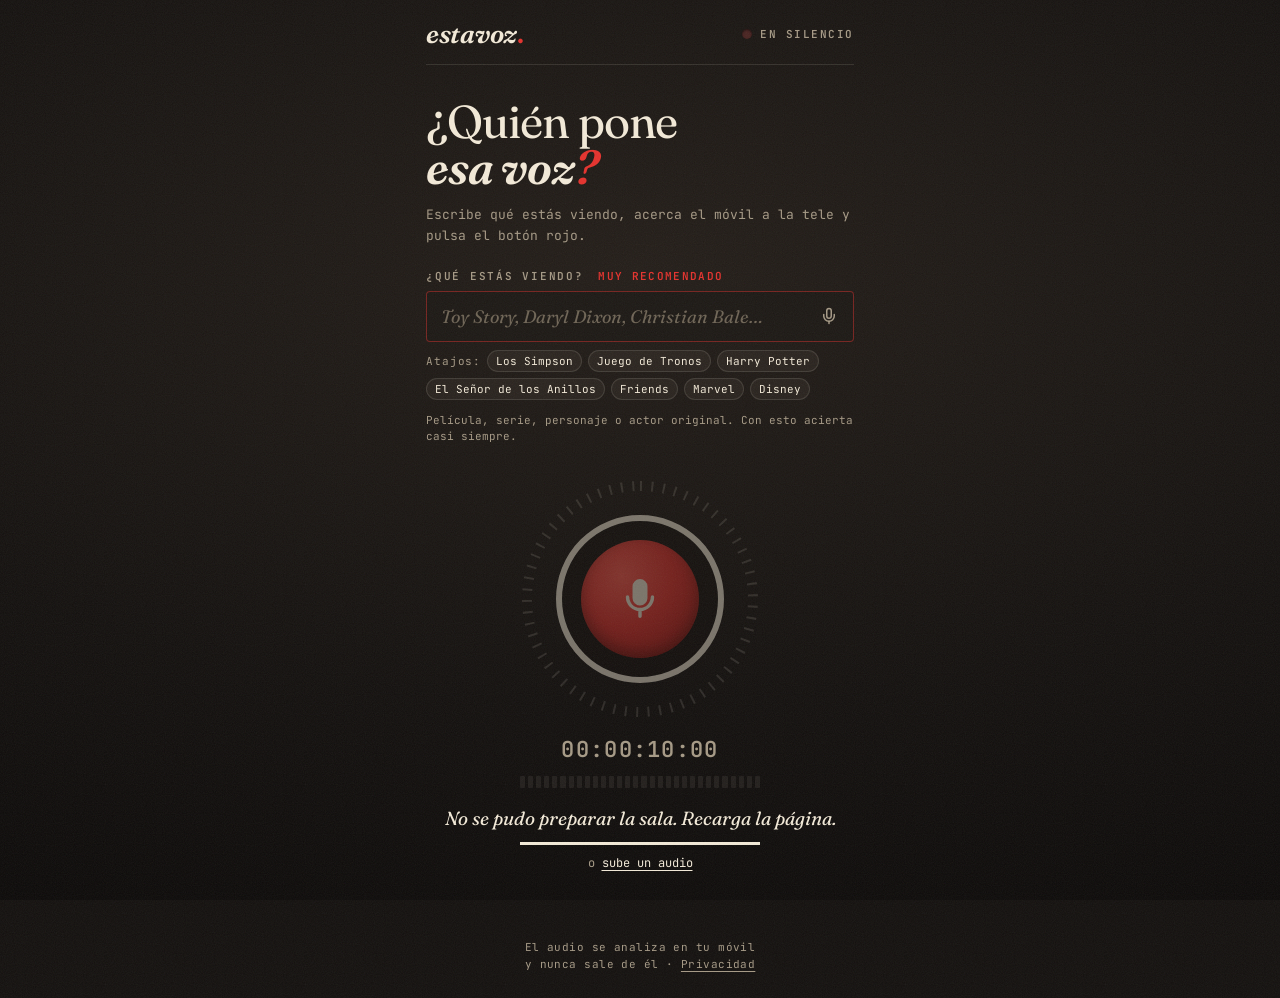
==== frontend/index.html @ fe1e92c7 "VAD en cliente, diarización ligera, dictado por voz y regularización acústica de sala" ====
<!doctype html>
<html lang="es">
<head>
<meta charset="utf-8">
<!-- Activa el aislamiento entre orígenes (Hugging Face no manda la cabecera COEP) para poder usar
     varios núcleos del procesador. La primera visita recarga la página una vez. -->
<script src="coi-serviceworker.min.js"></script>
<meta name="viewport" content="width=device-width, initial-scale=1, viewport-fit=cover">
<title>Estavoz · ¿Quién pone esa voz?</title>
<meta name="description" content="Acerca el móvil a la tele y descubre en segundos qué actor de doblaje está hablando.">
<meta name="theme-color" content="#14110f">
<link rel="manifest" href="manifest.json">
<link rel="icon" href="icono.svg" type="image/svg+xml">
<link rel="apple-touch-icon" href="icono-192.png">
<meta property="og:title" content="Estavoz · ¿Quién pone esa voz?">
<meta property="og:description" content="El Shazam de los actores de doblaje.">
<meta property="og:image" content="https://srharrison-estavoz.static.hf.space/og.png">
<meta property="og:image:width" content="1200">
<meta property="og:image:height" content="630">
<meta name="twitter:card" content="summary_large_image">
<link rel="stylesheet" href="fuentes/fuentes.css">
<style>
  :root {
    --tinta: #14110f;      /* negro cálido de cabina */
    --cabina: #1d1915;
    --linea: rgba(243,234,216,.12);
    --papel: #f3ead8;      /* crema de guion */
    --gris: #a69a86;
    --rojo: #e5322d;       /* piloto de grabación */
    --ambar: #f2b134;      /* vúmetro */
    --serif: Fraunces, Georgia, serif;
    --mono: "JetBrains Mono", ui-monospace, monospace;
    --nivel: 0;
  }
  * { box-sizing: border-box; -webkit-tap-highlight-color: transparent; }
  html, body { margin: 0; }
  body { min-height: 100dvh; background: var(--tinta); color: var(--papel); font-family: var(--serif); overflow-x: hidden; }

  /* viñeta de cabina + grano de película */
  body::before { content: ""; position: fixed; inset: 0; z-index: -2;
    background: radial-gradient(120% 80% at 50% 30%, #241e19 0%, var(--tinta) 60%, #0c0a09 100%); }
  body::after { content: ""; position: fixed; inset: -50%; z-index: 9; pointer-events: none; opacity: .07;
    background-image: url("data:image/svg+xml,%3Csvg xmlns='http://www.w3.org/2000/svg' width='200' height='200'%3E%3Cfilter id='n'%3E%3CfeTurbulence type='fractalNoise' baseFrequency='.9' numOctaves='3' stitchTiles='stitch'/%3E%3C/filter%3E%3Crect width='100%25' height='100%25' filter='url(%23n)'/%3E%3C/svg%3E");
    animation: grano .9s steps(4) infinite; }
  @keyframes grano { 25% { transform: translate(-3%, 2%); } 50% { transform: translate(2%, -3%); } 75% { transform: translate(-1%, -2%); } }

  main { width: 100%; max-width: 460px; margin: 0 auto; padding: max(18px, env(safe-area-inset-top)) 16px 24px;
         display: flex; flex-direction: column; min-height: 100dvh; }

  /* barra superior: marca + piloto */
  .barra-sup { display: flex; justify-content: space-between; align-items: center; padding-bottom: 14px; border-bottom: 1px solid var(--linea); }
  .marca { font-size: 26px; font-style: italic; font-weight: 600; letter-spacing: -.01em; }
  .marca b { color: var(--rojo); font-style: normal; }
  .piloto { font: 600 11px var(--mono); letter-spacing: .14em; color: var(--gris); display: flex; align-items: center; gap: 8px; }
  .piloto i { width: 10px; height: 10px; border-radius: 50%; background: #4a2522; box-shadow: inset 0 1px 2px rgba(0,0,0,.6); }
  .grabando .piloto { color: var(--papel); }
  .grabando .piloto i { background: var(--rojo); box-shadow: 0 0 12px 2px rgba(229,50,45,.8); animation: parpadea 1s steps(2) infinite; }
  .analizando .piloto i { background: var(--ambar); box-shadow: 0 0 12px 2px rgba(242,177,52,.6); }
  @keyframes parpadea { 50% { opacity: .35; } }

  h1 { font-weight: 400; font-size: 46px; line-height: 1; letter-spacing: -.02em; margin: 34px 0 0; }
  h1 em { font-weight: 600; color: var(--papel); }
  h1 b { color: var(--rojo); font-weight: 600; font-style: italic; }
  .indicacion { font: 400 13px/1.6 var(--mono); color: var(--gris); margin: 14px 0 0; }

  /* pista: ¿qué estás viendo? */
  .pista { margin-top: 22px; }
  .pista label { font: 600 11px var(--mono); letter-spacing: .16em; color: var(--gris); display: block; margin-bottom: 8px; }
  .pista-caja { position: relative; display: flex; align-items: center; }
  .pista input { width: 100%; padding: 13px 44px 13px 14px; border-radius: 4px; border: 1px solid var(--linea); background: var(--cabina);
                 color: var(--papel); font: italic 18px var(--serif); outline: none; border-color: rgba(229,50,45,.45); }
  .pista input:focus { border-color: var(--rojo); }
  .pista .recomendado { color: var(--rojo); font-weight: 600; letter-spacing: .12em; margin-left: 6px; }
  .btn-voz-obra { position: absolute; right: 10px; background: none; border: none; color: var(--gris); cursor: pointer; padding: 6px; border-radius: 50%; display: grid; place-items: center; transition: color .15s, background .15s; }
  .btn-voz-obra:hover { color: var(--papel); }
  .btn-voz-obra.escuchando { color: var(--rojo); animation: parpadea 1s infinite; }
  .chips-pista { display: flex; gap: 6px; flex-wrap: wrap; align-items: center; margin-top: 8px; font: 11px var(--mono); color: var(--gris); }
  .chips-pista span { letter-spacing: .08em; }
  .chips-pista button { background: rgba(243,234,216,.05); border: 1px solid var(--linea); color: var(--papel); padding: 3px 8px; border-radius: 12px; font: 11px var(--mono); cursor: pointer; transition: background .12s, border-color .12s; }
  .chips-pista button:hover, .chips-pista button.activo { border-color: var(--rojo); background: rgba(229,50,45,.15); }
  .sin-pista { margin-top: 18px; padding: 12px 14px; border: 1px dashed rgba(229,50,45,.5); border-radius: 4px; }
  .sin-pista p { margin: 0 0 10px; font: italic 17px/1.35 var(--serif); }
  .sin-pista button { font: 600 12px var(--mono); letter-spacing: .08em; padding: 10px 14px; border-radius: 4px; cursor: pointer;
                      background: transparent; color: var(--papel); border: 1px solid var(--rojo); }
  .pista input::placeholder { color: #6f6556; }
  .pista .nota { font: 11px/1.5 var(--mono); color: var(--gris); margin-top: 6px; min-height: 1.5em; }
  .sugerencias { display: grid; gap: 4px; margin-top: 6px; }
  .sugerencias button { display: grid; grid-template-columns: 1fr auto; gap: 2px 10px; text-align: left; cursor: pointer;
                        padding: 9px 12px; border-radius: 4px; border: 1px solid var(--linea); background: var(--cabina); color: var(--papel); }
  .sugerencias button:active { border-color: var(--gris); }
  .sugerencias .tipo { grid-column: 1 / -1; font: 600 10px var(--mono); letter-spacing: .14em; color: var(--gris); }
  .sugerencias .txt { font: italic 17px var(--serif); }
  .sugerencias .n { font: 11px var(--mono); color: var(--gris); align-self: center; }
  .acierto-pista { background: rgba(229,50,45,.08); margin: 0 -8px; padding: 11px 8px !important; border-radius: 4px; }
  .aviso-dialogo { background: rgba(242,177,52,.1); border: 1px solid rgba(242,177,52,.35); border-radius: 6px; padding: 14px 16px; margin-bottom: 14px; }
  .aviso-dialogo p { margin: 6px 0 10px; font-size: 15px; color: var(--papel); }
  .turnos-dialogo { display: grid; grid-template-columns: 1fr 1fr; gap: 10px; }
  @media (max-width: 520px) { .turnos-dialogo { grid-template-columns: 1fr; } }
  .turno-box { background: var(--cabina); border: 1px solid var(--linea); border-radius: 4px; padding: 10px 12px; }
  .turno-box .etiqueta-turno { display: block; font: 600 10px var(--mono); letter-spacing: .12em; color: var(--gris); margin-bottom: 4px; }
  .turno-box strong { font-size: 16px; color: var(--papel); }

  /* botón de grabación */
  .escena { position: relative; width: 240px; height: 240px; margin: 34px auto 16px; display: grid; place-items: center; }
  .progreso { position: absolute; inset: 0; transform: rotate(-90deg); }
  .progreso circle { fill: none; }
  .progreso .marcas { stroke: var(--linea); stroke-width: 10; stroke-dasharray: 2 9.5; }
  .progreso .barra { stroke: var(--rojo); stroke-width: 10; stroke-dasharray: 735; stroke-dashoffset: 735; opacity: 0; }
  .grabando .progreso .barra { opacity: 1; }

  #btn { position: relative; width: 168px; height: 168px; border-radius: 50%; cursor: pointer; font: inherit;
         border: 6px solid var(--papel); background: var(--tinta); display: grid; place-items: center; padding: 0;
         transition: transform .2s ease, opacity .3s; }
  #btn .rec { width: 118px; height: 118px; border-radius: 50%; display: grid; place-items: center;
              background: radial-gradient(circle at 35% 30%, #ff5a4f, var(--rojo) 45%, #9e1612);
              box-shadow: inset 0 -6px 14px rgba(0,0,0,.35), 0 0 calc(var(--nivel) * 60px) calc(var(--nivel) * 10px) rgba(229,50,45,.7);
              transform: scale(calc(1 + var(--nivel) * .08)); transition: transform .08s; }
  #btn svg { width: 46px; height: 46px; }
  #btn:active { transform: scale(.97); }
  #btn:disabled { cursor: default; opacity: .45; }
  .grabando #btn, .analizando #btn { opacity: 1; }
  .analizando #btn .rec { background: radial-gradient(circle at 35% 30%, #ffd27a, var(--ambar) 45%, #a8700b); animation: late 1s ease-in-out infinite; }
  @keyframes late { 50% { transform: scale(.92); } }

  /* código de tiempo y vúmetro */
  .tc { text-align: center; font: 600 22px var(--mono); letter-spacing: .06em; color: var(--gris); }
  .grabando .tc { color: var(--papel); }
  .vu { display: grid; grid-template-columns: repeat(30, 1fr); gap: 3px; width: 240px; margin: 12px auto 0; }
  .vu i { height: 12px; border-radius: 1px; background: rgba(243,234,216,.08); transition: background .06s; }
  .vu i.on { background: var(--ambar); }
  .vu i.on:nth-child(n+24) { background: var(--rojo); }

  #estado { margin-top: 18px; min-height: 26px; text-align: center; font-size: 19px; font-style: italic; }
  .carga { width: 240px; height: 3px; margin: 10px auto 0; background: var(--linea); }
  .carga div { height: 100%; width: 0; background: var(--papel); transition: width .2s; }
  .subir { margin-top: 10px; text-align: center; font: 12px var(--mono); color: var(--gris); }
  .subir label { color: var(--papel); cursor: pointer; text-decoration: underline; text-underline-offset: 3px; }

  /* resultados: ficha de toma */
  #resultados { margin-top: 28px; display: grid; gap: 14px; }
  .ficha { background: var(--cabina); border: 1px solid var(--linea); border-radius: 6px; padding: 20px; animation: entra .5s cubic-bezier(.2,.8,.2,1) both; }
  @keyframes entra { from { opacity: 0; transform: translateY(14px); } }
  .ficha.principal { border-top: 3px solid var(--rojo); }
  .rotulo { font: 600 11px var(--mono); letter-spacing: .16em; color: var(--gris); display: flex; justify-content: space-between; }
  .quien { display: flex; gap: 16px; align-items: flex-end; margin-top: 16px; }
  .foto { flex-shrink: 0; width: 96px; height: 110px; border-radius: 3px; object-fit: cover; object-position: top;
          filter: grayscale(1) sepia(.35) contrast(1.1) brightness(.95); }
  .foto.ini { display: grid; place-items: center; background: var(--papel); color: var(--tinta); font: italic 600 38px var(--serif); filter: none; }
  .foto.peq { width: 44px; height: 50px; font-size: 19px; }
  .nombre { font-size: 34px; font-weight: 600; line-height: 1; letter-spacing: -.02em; }
  .dato { font: 12px var(--mono); color: var(--gris); margin-top: 8px; }
  .medidor { margin-top: 22px; }
  .medidor .rotulo b { color: var(--papel); font-size: 13px; }
  .leds { display: grid; grid-template-columns: repeat(20, 1fr); gap: 3px; margin-top: 8px; }
  .leds i { height: 14px; border-radius: 1px; background: rgba(243,234,216,.08); }
  .leds i.on { background: var(--ambar); animation: enciende .25s both; }
  @keyframes enciende { from { background: rgba(243,234,216,.08); } }
  .guion { list-style: none; margin: 10px 0 0; padding: 0; }
  .guion li { padding: 11px 0; border-bottom: 1px dashed var(--linea); }
  .guion li:last-child { border-bottom: 0; }
  .guion .personaje { font-size: 18px; font-style: italic; }
  .guion .obra { display: block; font: 11px var(--mono); letter-spacing: .06em; color: var(--gris); margin-top: 3px; text-transform: uppercase; }
  .acciones { display: flex; gap: 10px; margin-top: 18px; }
  .acciones button { flex: 1; padding: 14px 10px; border-radius: 4px; font: 600 12px var(--mono); letter-spacing: .12em; text-transform: uppercase; cursor: pointer;
                     background: transparent; color: var(--papel); border: 1px solid var(--papel); }
  .acciones button.prim { background: var(--rojo); border-color: var(--rojo); }
  .otro { display: flex; align-items: center; gap: 14px; padding: 10px 0; border-bottom: 1px dashed var(--linea); }
  .otro:last-child { border-bottom: 0; padding-bottom: 0; }
  .otro .n { font-size: 20px; font-weight: 600; }
  .otro .pct { margin-left: auto; font: 600 13px var(--mono); color: var(--gris); }

  .pregunta { margin-top: 18px; padding-top: 16px; border-top: 1px dashed var(--linea); }
  .pregunta .fila { display: flex; align-items: center; gap: 10px; margin-top: 10px; flex-wrap: wrap; }
  .pregunta button, .pregunta input { font: 600 12px var(--mono); letter-spacing: .08em; padding: 10px 14px; border-radius: 4px;
                                      background: transparent; color: var(--papel); border: 1px solid var(--linea); cursor: pointer; }
  .pregunta button:active { background: var(--linea); }
  .pregunta input { flex: 1; min-width: 0; cursor: text; letter-spacing: 0; font-weight: 400; }
  .pregunta .nota { font: 11px/1.5 var(--mono); color: var(--gris); margin-top: 10px; }
  .pregunta .gracias { font-style: italic; font-size: 17px; }
  footer a { color: var(--gris); text-underline-offset: 3px; }
  footer { margin-top: auto; padding-top: 40px; font: 11px/1.6 var(--mono); color: var(--gris); text-align: center; letter-spacing: .04em; }

  @media (prefers-reduced-motion: reduce) { *, *::before, *::after { animation: none !important; transition: none !important; } }
</style>
</head>
<body>
<main id="sala">
  <div class="barra-sup">
    <div class="marca">estavoz<b>.</b></div>
    <div class="piloto"><i></i><span id="piloto">EN SILENCIO</span></div>
  </div>

  <h1>¿Quién pone<br><em>esa voz</em><b>?</b></h1>
  <p class="indicacion">Escribe qué estás viendo, acerca el móvil a la tele y pulsa el botón rojo.</p>

  <div class="pista">
    <label for="obra">¿QUÉ ESTÁS VIENDO? <span class="recomendado">MUY RECOMENDADO</span></label>
    <div class="pista-caja">
      <input id="obra" type="text" enterkeyhint="search" autocomplete="off" placeholder="Toy Story, Daryl Dixon, Christian Bale…">
      <button id="btnVozObra" type="button" class="btn-voz-obra" title="Dictar película o serie por voz" aria-label="Dictar por voz">
        <svg viewBox="0 0 24 24" width="18" height="18" fill="none" stroke="currentColor" stroke-width="2" stroke-linecap="round"><path d="M12 2a3 3 0 0 0-3 3v7a3 3 0 0 0 6 0V5a3 3 0 0 0-3-3z"/><path d="M19 10v2a7 7 0 0 1-14 0v-2"/><line x1="12" y1="19" x2="12" y2="22"/></svg>
      </button>
    </div>
    <div class="chips-pista" id="chipsPista">
      <span>Atajos:</span>
      <button type="button" data-obra="Los Simpson">Los Simpson</button>
      <button type="button" data-obra="Juego de Tronos">Juego de Tronos</button>
      <button type="button" data-obra="Harry Potter">Harry Potter</button>
      <button type="button" data-obra="El Señor de los Anillos">El Señor de los Anillos</button>
      <button type="button" data-obra="Friends">Friends</button>
      <button type="button" data-obra="Marvel">Marvel</button>
      <button type="button" data-obra="Disney">Disney</button>
    </div>
    <div class="sugerencias" id="sugerencias"></div>
    <div class="nota" id="notaObra">Película, serie, personaje o actor original. Con esto acierta casi siempre.</div>
  </div>

  <div class="escena">
    <svg class="progreso" viewBox="0 0 240 240"><circle class="marcas" cx="120" cy="120" r="113"/><circle class="barra" id="aro" cx="120" cy="120" r="117"/></svg>
    <button id="btn" disabled aria-label="Escuchar">
      <span class="rec">
        <svg viewBox="0 0 24 24" fill="none" stroke="#f3ead8" stroke-width="1.8" stroke-linecap="round">
          <rect x="9" y="2.5" width="6" height="12" rx="3" fill="#f3ead8"/><path d="M5.5 11a6.5 6.5 0 0 0 13 0M12 17.5V21"/>
        </svg>
      </span>
    </button>
  </div>
  <div class="tc" id="tc">00:00:10:00</div>
  <div class="vu" id="vu"></div>

  <div id="estado">Preparando la sala…</div>
  <div class="carga" id="carga"><div></div></div>
  <div class="subir">o <label for="fichero">sube un audio</label><input type="file" id="fichero" accept="audio/*,video/*" hidden></div>

  <section id="resultados" aria-live="polite"></section>

  <footer>El audio se analiza en tu móvil<br>y nunca sale de él · <a href="privacidad.html">Privacidad</a></footer>
</main>

<script src="config.js"></script>
<script src="lib/ort.wasm.min.js"></script>
<script>
const SR = 16000, SEGUNDOS = 10, FPS = 25;
// la grabación da una sola huella de 10 s: acierta más que trocearla en 6 + 4 s (experimentar.py largos)
const TROZO = SEGUNDOS * SR, TROZO_MIN = 2 * SR, MAX_CONSULTA = 20 * SR;
const $ = id => document.getElementById(id);
const btn = $('btn'), estado = $('estado'), res = $('resultados'), sala = $('sala'), aro = $('aro'), tc = $('tc');
const ARO = 2 * Math.PI * 117;
let toma = 0;

ort.env.wasm.wasmPaths = new URL('lib/', location.href).href;  // onnxruntime-web 1.20.1, servido desde nuestra web
// varios núcleos si el navegador lo permite (crossOriginIsolated), y el cálculo fuera del hilo principal
ort.env.wasm.numThreads = self.crossOriginIsolated ? Math.min(4, navigator.hardwareConcurrency || 1) : 1;
ort.env.wasm.proxy = true;

const leds = [];
for (let i = 0; i < 30; i++) leds.push($('vu').appendChild(document.createElement('i')));

// Código de tiempo de sala de doblaje: HH:MM:SS:FF (25 fotogramas por segundo)
const codigo = seg => {
  const f = Math.floor(seg * FPS), d = n => String(n).padStart(2, '0');
  return `00:00:${d(Math.floor(f / FPS))}:${d(f % FPS)}`;
};

let sesion, ldaMu, ldaW, centroides, trozos, actores, dim, umbrales;
const UMBRALES_DEFECTO = {
  umbral_fiable: 0.3663, umbral_dudoso: 0.252, margen_fiable: 0.1115, margen_dudoso: 0.0502,
  z_fiable: 5.3001, descuento_contexto_max: 0.035, umbral_1a1_fiable: 0.337, umbral_1a1_dudoso: 0.2319
};

// Descarga con barra de progreso (el modelo pesa ~52 MB la primera vez)
async function descargar(url, alAvanzar) {
  const r = await fetch(url);
  const total = +r.headers.get('content-length') || 0;
  if (!total || !r.body) return new Uint8Array(await r.arrayBuffer());
  const datos = new Uint8Array(total); let hecho = 0;
  const lector = r.body.getReader();
  for (;;) {
    const { done, value } = await lector.read();
    if (done) break;
    datos.set(value, hecho); hecho += value.length; alAvanzar(hecho / total);
  }
  return datos;
}

async function cargar() {
  const barra = $('carga').firstElementChild;
  try {
    const [modelo, lda, cent, troz, meta] = await Promise.all([
      descargar('modelo/voxblink-int8.onnx', p => { barra.style.width = `${p * 100}%`; estado.textContent = `Preparando la sala… ${Math.round(p * 100)}%`; }),
      fetch('datos/lda.bin').then(r => r.arrayBuffer()),
      fetch('datos/centroides.bin').then(r => r.arrayBuffer()),
      fetch('datos/trozos.bin').then(r => r.arrayBuffer()),
      fetch('datos/actores.json').then(r => r.json()),
    ]);
    sesion = await ort.InferenceSession.create(modelo);
    dim = meta.dim; actores = meta.actores; umbrales = { ...UMBRALES_DEFECTO, ...(meta.umbrales_rechazo || {}) };
    ldaMu = new Float32Array(lda, 0, dim); ldaW = new Float32Array(lda, dim * 4);
    centroides = new Float32Array(cent);
    // todas las huellas de cada actor (exportar_web.py): inicio por actor, escala y valores en int8
    const nA = actores.length + 1, inicio = new Uint32Array(troz, 0, nA);
    const n = inicio[nA - 1], escala = new Float32Array(troz, nA * 4, n), q8 = new Int8Array(troz, (nA + n) * 4);
    const v = new Float32Array(n * dim);
    for (let i = 0; i < n; i++) for (let k = 0, o = i * dim; k < dim; k++) v[o + k] = q8[o + k] * escala[i];
    trozos = { inicio, v };
    $('carga').remove();
    estado.textContent = 'Sala lista. Cuando quieras.';
    btn.disabled = false;
  } catch (e) {
    console.error(e);
    estado.textContent = 'No se pudo preparar la sala. Recarga la página.';
  }
}

// Cualquier audio -> mono 16 kHz
async function a16k(blob) {
  const ctx = new (window.AudioContext || window.webkitAudioContext)();
  const buf = await ctx.decodeAudioData(await blob.arrayBuffer());
  ctx.close();
  const off = new OfflineAudioContext(1, Math.ceil(buf.duration * SR), SR);
  const src = off.createBufferSource(); src.buffer = buf; src.connect(off.destination); src.start();
  return (await off.startRendering()).getChannelData(0);
}

// Detector de Actividad de Voz (VAD) acústico adaptativo en el navegador:
// analiza tramas de 30 ms (energía RMS y tasa de paso por cero ZCR) frente al ruido de fondo,
// descartando silencios y música instrumental antes de calcular la huella neuronal.
function analizarVAD(audio, sr = SR) {
  const tamTrama = Math.round(sr * 0.030); // 30 ms (480 muestras a 16 kHz)
  const pasoTrama = Math.round(sr * 0.015); // 15 ms (240 muestras a 16 kHz)
  const nTramas = Math.max(0, Math.floor((audio.length - tamTrama) / pasoTrama)) + 1;
  if (nTramas === 0) return { duracionTotal: 0, duracionVoz: 0, segmentos: [], turnos: [], esValida: false };

  const energiasDb = new Float32Array(nTramas);
  const zcrs = new Float32Array(nTramas);

  for (let i = 0; i < nTramas; i++) {
    const o = i * pasoTrama;
    let sumSq = 0, cruces = 0, prevSign = audio[o] >= 0;
    for (let j = 0; j < tamTrama; j++) {
      const v = audio[o + j];
      sumSq += v * v;
      const s = v >= 0;
      if (s !== prevSign) { cruces++; prevSign = s; }
    }
    const rms = Math.sqrt(sumSq / tamTrama + 1e-12);
    energiasDb[i] = 20 * Math.log10(Math.max(rms, 1e-6));
    zcrs[i] = cruces / tamTrama;
  }

  // Estimar el percentil 15 de energía como suelo de ruido acústico
  const ordenadas = Float32Array.from(energiasDb).sort();
  const sueloRuidoDb = ordenadas[Math.floor(ordenadas.length * 0.15)] || -60;
  const umbralActivoDb = Math.max(sueloRuidoDb + 7.5, -48.0);

  // Clasificación por trama (energía superior al suelo y ZCR típico de formantes vocales)
  const activas = new Uint8Array(nTramas);
  for (let i = 0; i < nTramas; i++) {
    if (energiasDb[i] >= umbralActivoDb && zcrs[i] >= 0.01 && zcrs[i] <= 0.45) {
      activas[i] = 1;
    }
  }

  // Relleno de micro-pausas (< 200 ms) para no partir palabras entre oclusivas
  const tramasPausaMin = Math.round(0.200 * sr / pasoTrama);
  let hueco = 0;
  for (let i = 0; i < nTramas; i++) {
    if (!activas[i]) hueco++;
    else {
      if (hueco > 0 && hueco <= tramasPausaMin) {
        for (let k = i - hueco; k < i; k++) activas[k] = 1;
      }
      hueco = 0;
    }
  }

  // Agrupación en segmentos continuos de voz
  const minDurSeg = 0.25;
  const minPausaSeg = 0.40;
  const segmentos = [];
  let enVoz = false, iniT = 0;
  for (let i = 0; i < nTramas; i++) {
    if (activas[i] && !enVoz) { enVoz = true; iniT = i; }
    else if (!activas[i] && enVoz) {
      enVoz = false;
      const iniM = iniT * pasoTrama, finM = Math.min(audio.length, i * pasoTrama + tamTrama);
      const dur = (finM - iniM) / sr;
      if (dur >= minDurSeg) {
        if (segmentos.length && (iniM - segmentos[segmentos.length - 1].finM) / sr < minPausaSeg) {
          const prev = segmentos.pop();
          segmentos.push({ iniM: prev.iniM, finM, dur: (finM - prev.iniM) / sr });
        } else {
          segmentos.push({ iniM, finM, dur });
        }
      }
    }
  }
  if (enVoz) {
    const iniM = iniT * pasoTrama, finM = audio.length;
    const dur = (finM - iniM) / sr;
    if (dur >= minDurSeg) segmentos.push({ iniM, finM, dur });
  }

  const duracionTotal = audio.length / sr;
  const duracionVoz = segmentos.reduce((acc, s) => acc + s.dur, 0);

  // Segmentación en turnos de palabra independientes (pausas >= 0.6 s para diarización)
  const turnos = [];
  let bloque = [], durBloque = 0, segPrev = null;
  for (const s of segmentos) {
    if (segPrev && (s.iniM - segPrev.finM) / sr >= 0.60) {
      if (durBloque >= 1.8) {
        turnos.push({ muestras: juntarSegmentos(audio, bloque), dur: durBloque, iniSeg: bloque[0].iniM / sr, finSeg: segPrev.finM / sr });
      }
      bloque = []; durBloque = 0;
    }
    bloque.push(s);
    durBloque += s.dur;
    segPrev = s;
  }
  if (durBloque >= 1.8) {
    turnos.push({ muestras: juntarSegmentos(audio, bloque), dur: durBloque, iniSeg: bloque[0].iniM / sr, finSeg: segPrev.finM / sr });
  }

  return {
    duracionTotal,
    duracionVoz,
    proporcionVoz: duracionVoz / Math.max(duracionTotal, 1e-5),
    segmentos,
    turnos,
    esValida: duracionVoz >= 1.5
  };
}

function juntarSegmentos(audio, segs) {
  const total = segs.reduce((a, s) => a + (s.finM - s.iniM), 0);
  const out = new Float32Array(total);
  let o = 0;
  for (const s of segs) {
    out.set(audio.subarray(s.iniM, s.finM), o);
    o += (s.finM - s.iniM);
  }
  return out;
}

async function huellaTrozo(t) {
  const r = await sesion.run({ wav: new ort.Tensor('float32', t, [1, t.length]) });
  const v = r.huella.data, n = Math.hypot(...v);
  return Float32Array.from(v, x => x / n);
}

async function huellasDe(audio) {
  audio = audio.subarray(0, MAX_CONSULTA);
  const out = [];
  for (let i = 0; i < audio.length; i += TROZO) {
    const t = audio.slice(i, i + TROZO);
    if (t.length >= TROZO_MIN) out.push(await huellaTrozo(t));
  }
  return out;
}

// Audio crudo del micrófono (a la frecuencia del móvil) -> mono 16 kHz
async function remuestrear(datos, tasa) {
  const off = new OfflineAudioContext(1, Math.ceil(datos.length * SR / tasa), SR);
  const buf = off.createBuffer(1, datos.length, tasa); buf.copyToChannel(datos, 0);
  const src = off.createBufferSource(); src.buffer = buf; src.connect(off.destination); src.start();
  return (await off.startRendering()).getChannelData(0);
}

// Proyección LDA (despliegue/exportar_web.py): quita de la huella lo que depende de la
// grabación (música, micro, compresión) y deja lo que depende de la persona.
function proyectar(q) {
  const p = new Float32Array(dim);
  for (let i = 0; i < dim; i++) {
    const x = q[i] - ldaMu[i], o = i * dim;
    for (let j = 0; j < dim; j++) p[j] += x * ldaW[o + j];
  }
  const n = Math.hypot(...p);
  return p.map(v => v / n);
}

// Parecido de la grabación con cada actor: media entre el parecido con su huella media y con
// sus 3 trozos más parecidos (solo con los candidatos, si se ha dicho qué se está viendo)
function puntuar(consulta, top = 3, candidatos = null) {
  const qs = consulta.map(proyectar);
  const indices = candidatos ? [...candidatos] : actores.map((_, i) => i);
  const parecido = (vs, o) => { let s = 0; for (const q of qs) for (let k = 0; k < dim; k++) s += q[k] * vs[o + k]; return s / qs.length; };
  const beta = (umbrales && umbrales.beta_exceso_trozos) || 0;
  const lista = indices.map(i => {
    const media = parecido(centroides, i * dim);
    const p = [];
    for (let t = trozos.inicio[i]; t < trozos.inicio[i + 1]; t++) p.push(parecido(trozos.v, t * dim));
    p.sort((a, b) => b - a);
    const mejores = p.length ? p.slice(0, 3).reduce((a, b) => a + b) / Math.min(3, p.length) : media;
    const penal = beta > 0 ? beta * Math.max(0, Math.log(Math.max(p.length, 1) / 12)) : 0;
    return { ...actores[i], parecido: (media + mejores - penal) / 2 };
  });
  lista.sort((x, y) => y.parecido - x.parecido);
  const seleccion = lista.slice(0, top);
  seleccion.estado = clasificarConsulta(lista, Boolean(candidatos));
  return seleccion;
}

// Clasificación en 3 estados (backend/rechazo.py): 'identificado', 'dudoso' o 'desconocido'
function clasificarConsulta(ordenada, conContexto = false) {
  if (!ordenada.length) return 'desconocido';
  const u = umbrales || UMBRALES_DEFECTO;
  const s1 = ordenada[0].parecido;
  if (ordenada.length === 1) {
    return s1 >= u.umbral_1a1_fiable ? 'identificado' : (s1 >= u.umbral_1a1_dudoso ? 'dudoso' : 'desconocido');
  }
  const s2 = ordenada[1].parecido, margen12 = s1 - s2;
  let zCohorte = (s1 - s2) / 0.05;
  if (ordenada.length >= 4) {
    const resto = ordenada.slice(1).map(x => x.parecido);
    const mu = resto.reduce((a, b) => a + b, 0) / resto.length;
    const sd = Math.sqrt(resto.reduce((a, x) => a + (x - mu) * (x - mu), 0) / resto.length);
    zCohorte = (s1 - mu) / Math.max(sd, 1e-4);
  }
  let desc = 0;
  if (conContexto && actores.length > 1 && ordenada.length < actores.length) {
    const ratio = Math.log(Math.max(ordenada.length, 2)) / Math.log(actores.length);
    desc = u.descuento_contexto_max * (1 - Math.min(Math.max(ratio, 0), 1));
  }
  const uFiable = u.umbral_fiable - desc, uDudoso = u.umbral_dudoso - 0.5 * desc;
  const mFiable = u.margen_fiable * (conContexto ? 0.85 : 1), mDudoso = u.margen_dudoso * (conContexto ? 0.8 : 1);
  const zMin = u.z_fiable * (conContexto ? 0.75 : 1);
  if (s1 >= uFiable && (margen12 >= mFiable || (s1 >= uFiable + 0.045 && margen12 >= mDudoso)) && (ordenada.length < 4 || zCohorte >= zMin)) {
    return 'identificado';
  }
  if (s1 >= uDudoso && (margen12 >= mDudoso || s1 >= uFiable)) return 'dudoso';
  return 'desconocido';
}

// "¿Qué estás viendo?": obras, personajes y actores originales con su reparto (despliegue/exportar_web.py)
const TIPOS = { obra: 'OBRA', personaje: 'PERSONAJE', actor: 'ACTOR ORIGINAL' };
const plano = t => ' ' + t.normalize('NFKD').replace(/[̀-ͯ]/g, '').toLowerCase().replace(/[^a-z0-9]+/g, ' ').trim() + ' ';
let busqueda = null;
// se descarga al tocar el campo; el texto normalizado se prepara una sola vez
const cargarBusqueda = () => busqueda ??= fetch('datos/busqueda.json').then(r => r.json())
  .then(es => es.map(([tipo, texto, ids]) => ({ tipo, texto, ids, plano: plano(texto) })));

// Entradas cuyo texto contiene todas las palabras escritas (al principio de alguna de sus palabras)
async function sugerencias(texto, max = 6) {
  const q = plano(texto).trim();
  if (q.length < 2) return [];
  const ws = q.split(' ');
  const es = await cargarBusqueda();
  const exactas = [], resto = [];
  for (const e of es) {
    if (!ws.every(w => e.plano.includes(' ' + w))) continue;
    (e.plano.trim() === q ? exactas : resto).push(e);   // primero lo que coincide del todo
    if (exactas.length + resto.length > 400) break;     // ya están ordenadas por importancia
  }
  return [...exactas, ...resto].slice(0, max);
}

const obra = $('obra'), notaObra = $('notaObra'), listaSug = $('sugerencias');
let pistaElegida = null, pistaTimer;
obra.addEventListener('focus', cargarBusqueda, { once: true });
obra.addEventListener('input', () => {
  pistaElegida = null;
  clearTimeout(pistaTimer);
  pistaTimer = setTimeout(async () => {
    if (!obra.value.trim()) { listaSug.innerHTML = ''; notaObra.textContent = 'Película, serie, personaje o actor original. Con esto acierta casi siempre.'; return; }
    notaObra.textContent = 'Buscando…';
    const ss = await sugerencias(obra.value);
    listaSug.innerHTML = ss.map((e, k) => `<button type="button" data-k="${k}">
        <span class="tipo">${TIPOS[e.tipo]}</span><span class="txt">${esc(e.texto)}</span>
        <span class="n">${e.ids.length} ${e.ids.length === 1 ? 'voz' : 'voces'}</span></button>`).join('');
    listaSug.querySelectorAll('button').forEach(b => b.onclick = () => elegir(ss[+b.dataset.k]));
    notaObra.textContent = ss.length ? 'Toca la que sea para afinar todavía más.' : `No encuentro «${obra.value.trim()}»: buscaré entre todas las voces.`;
  }, 200);
});

function elegir(e) {
  pistaElegida = e;
  obra.value = e.texto;
  listaSug.innerHTML = '';
  notaObra.textContent = `Buscaré entre ${e.ids.length} ${e.ids.length === 1 ? 'voz' : 'voces'} de «${e.texto}».`;
  obra.blur();
  // si ya hay una toma, se vuelve a mirar con la pista sin tener que grabar otra vez
  if (ultimaConsulta && !btn.disabled) { notaObra.textContent += ' Vuelvo a mirar tu última toma…'; resolver(ultimaConsulta); }
}

function pedirPista() {
  obra.scrollIntoView({ behavior: 'smooth', block: 'center' });
  obra.focus();
  notaObra.textContent = 'Escribe qué estás viendo y elige una opción: miraré otra vez la misma toma.';
}

// Lo escrito sin elegir sugerencia: se juntan los repartos de las que encajan
async function pistaActual() {
  if (pistaElegida) return pistaElegida;
  if (!obra.value.trim()) return null;
  const ss = await sugerencias(obra.value, 40);
  if (!ss.length) return null;
  return { tipo: 'texto', texto: obra.value.trim(), ids: [...new Set(ss.flatMap(e => e.ids))], partes: ss };
}

// Qué papel de este doblador encaja con la pista ("Buzz Lightyear en Toy Story 4")
async function papelDePista(indice, pista) {
  if (!pista) return null;
  try {
    const filas = await fetch(`datos/papeles/${indice}.json`).then(r => r.json());
    const encaja = (e, [obraT, personaje, , original]) => {
      const q = plano(e.texto).trim();
      const t = e.tipo === 'obra' ? obraT : e.tipo === 'personaje' ? personaje : original.split(',').reverse().join(' ');
      return plano(t).includes(' ' + q);
    };
    const opciones = pista.tipo === 'texto' ? pista.partes : [pista];
    for (const e of opciones) {
      const f = filas.filter(r => encaja(e, r)).sort((a, b) => (b[2] || 0) - (a[2] || 0))[0];
      if (f) return { personaje: f[1], obra: f[0], anio: f[2] };
    }
  } catch (e) { console.error(e); }
  return null;
}

const PILOTO = { grabando: 'GRABANDO', analizando: 'ANALIZANDO' };
function modo(m) { sala.className = m || ''; $('piloto').textContent = PILOTO[m] || 'EN SILENCIO'; }

// Quién es, con la pista si la hay, y la ficha en pantalla
async function resolver(consulta, dialogo = null) {
  const pista = await pistaActual();
  ultimaPista = pista && pista.ids.length ? { texto: pista.texto, n: pista.ids.length } : null;
  const lista = puntuar(consulta, 3, ultimaPista ? pista.ids : null);
  lista[0].papelPista = await papelDePista(actores.indexOf(actores.find(a => a.id === lista[0].id)), pista);
  if (dialogo) lista.dialogo = dialogo;
  pintar(lista);
}

async function identificar(blob, huellasListas = null, audioPreprocesado = null) {
  modo('analizando');
  estado.textContent = 'Analizando la toma…';
  res.innerHTML = '';
  try {
    let audio = audioPreprocesado;
    if (!audio && blob) {
      audio = await a16k(blob);
    }

    let consulta, dialogo = null;
    if (audio) {
      const vad = analizarVAD(audio, SR);
      console.log(`[VAD] ${vad.duracionVoz.toFixed(2)}s de voz activa en ${vad.segmentos.length} tramos (total ${vad.duracionTotal.toFixed(2)}s). Válida: ${vad.esValida}`);

      if (!vad.esValida) {
        estado.textContent = vad.duracionVoz < 0.6
          ? 'No se ha detectado voz clara (parece silencio o música de fondo).'
          : `Se detectó muy poca voz (${vad.duracionVoz.toFixed(1)} s). Acerca más el micro al televisor.`;
        modo(); aro.style.strokeDashoffset = ARO; tc.textContent = codigo(SEGUNDOS);
        leds.forEach(l => l.classList.remove('on'));
        btn.disabled = false;
        return;
      }

      // Si hay 2 turnos de diálogo separados por pausa (diarización ligera de 2 personajes)
      if (vad.turnos.length >= 2 && vad.turnos[0].dur >= 2.0 && vad.turnos[1].dur >= 2.0) {
        const h1 = await huellasDe(vad.turnos[0].muestras);
        const h2 = await huellasDe(vad.turnos[1].muestras);
        if (h1.length && h2.length) {
          const pista = await pistaActual();
          const r1 = puntuar(h1, 1, pista && pista.ids.length ? pista.ids : null);
          const r2 = puntuar(h2, 1, pista && pista.ids.length ? pista.ids : null);
          if (r1.length && r2.length && r1[0].id !== r2[0].id && r1[0].parecido >= 0.28 && r2[0].parecido >= 0.28) {
            dialogo = {
              actor1: r1[0],
              actor2: r2[0],
              dur1: vad.turnos[0].dur,
              dur2: vad.turnos[1].dur,
            };
          }
        }
      }

      // Aislar exclusivamente tramos de voz activa eliminando silencios y música instrumental
      const soloVoz = juntarSegmentos(audio, vad.segmentos);
      consulta = await huellasDe(soloVoz);
    } else {
      consulta = await huellasListas;
    }

    if (!consulta || !consulta.length) throw new Error('corto');
    ultimaConsulta = consulta;
    await resolver(consulta, dialogo);
  } catch (e) {
    console.error(e);
    estado.textContent = e.message === 'corto' ? 'Toma muy corta: necesito al menos 2 segundos de voz clara.' : 'No he podido leer ese audio.';
  }
  modo(); aro.style.strokeDashoffset = ARO; tc.textContent = codigo(SEGUNDOS);
  leds.forEach(l => l.classList.remove('on'));
  btn.disabled = false;
}

btn.onclick = async () => {
  let stream;
  try {
    // sin filtros del móvil: la supresión de ruido estropea la voz que sale de la tele
    stream = await navigator.mediaDevices.getUserMedia({
      audio: { echoCancellation: false, noiseSuppression: false, autoGainControl: false } });
  } catch { estado.textContent = 'Necesito permiso para usar el micrófono.'; return; }

  // vúmetro y brillo del botón con el volumen en directo
  const ctx = new (window.AudioContext || window.webkitAudioContext)();
  const analizador = ctx.createAnalyser(); analizador.fftSize = 1024;
  ctx.createMediaStreamSource(stream).connect(analizador);
  const onda = new Float32Array(analizador.fftSize);
  let vivo = true, pico = 0, muestrasVozVivo = 0;
  (function mide() {
    if (!vivo) return;
    analizador.getFloatTimeDomainData(onda);
    const rms = Math.sqrt(onda.reduce((a, x) => a + x * x, 0) / onda.length);
    const nivel = Math.min(1, Math.max(0, (20 * Math.log10(rms + 1e-6) + 50) / 44));  // -50 dB … -6 dB
    pico = Math.max(nivel, pico - 0.025);
    leds.forEach((l, i) => l.classList.toggle('on', i < Math.round(pico * leds.length)));
    document.documentElement.style.setProperty('--nivel', nivel.toFixed(3));
    if (nivel > 0.18) muestrasVozVivo += analizador.fftSize;
    const segVoz = (muestrasVozVivo / ctx.sampleRate).toFixed(1);
    estado.textContent = `Toma ${String(toma).padStart(2, '0')}. Silencio, se graba · ${segVoz} s de voz`;
    requestAnimationFrame(mide);
  })();

  // audio crudo del micrófono
  const fuente = ctx.createMediaStreamSource(stream);
  const captura = ctx.createScriptProcessor(4096, 1, 1);
  const bloques = []; let muestras = 0;
  captura.onaudioprocess = e => { const d = e.inputBuffer.getChannelData(0); bloques.push(new Float32Array(d)); muestras += d.length; };
  fuente.connect(captura); captura.connect(ctx.destination);
  const juntar = () => { const a = new Float32Array(muestras); let o = 0; for (const b of bloques) { a.set(b, o); o += b.length; } return a; };
  const tasa = ctx.sampleRate;

  res.innerHTML = '';
  btn.disabled = true; modo('grabando');
  toma++;
  estado.textContent = `Toma ${String(toma).padStart(2, '0')}. Silencio, se graba · 0.0 s de voz`;
  const t0 = performance.now();
  (function avanza() {
    const p = Math.min(1, (performance.now() - t0) / (SEGUNDOS * 1000));
    aro.style.strokeDashoffset = ARO * (1 - p);
    tc.textContent = codigo(SEGUNDOS * (1 - p));
    if (p < 1 && vivo) requestAnimationFrame(avanza);
  })();

  setTimeout(async () => {
    vivo = false;
    captura.disconnect(); fuente.disconnect();
    stream.getTracks().forEach(t => t.stop());
    document.documentElement.style.setProperty('--nivel', 0);
    const a = await remuestrear(juntar(), tasa);
    ctx.close();
    identificar(null, null, a);
  }, SEGUNDOS * 1000);
};

$('fichero').onchange = e => {
  const f = e.target.files[0];
  if (f && sesion) { btn.disabled = true; toma++; identificar(f); }
  e.target.value = '';
};

// El parecido del modelo (coseno) no es un porcentaje; esto lo traduce a una probabilidad calibrada.
// Curva por tramos calibrada sobre 3.373 consultas reales de VoxBlink2 ResNet100 (backend/rechazo.py, ECE = 0.0103).
const CURVA_PORCENTAJE = [[0.15, 0], [0.22, 19], [0.28, 28], [0.33, 33], [0.37, 47], [0.42, 64], [0.48, 86], [0.54, 95], [0.60, 100]];
const aPorcentaje = s => Math.round(Math.max(0, Math.min(1, (s - 0.15) / 0.35)) * 100);
function aPorcentajeCalibrado(s) {
  if (s <= CURVA_PORCENTAJE[0][0]) return 0;
  for (let i = 1; i < CURVA_PORCENTAJE.length; i++) {
    const [x0, y0] = CURVA_PORCENTAJE[i - 1], [x1, y1] = CURVA_PORCENTAJE[i];
    if (s <= x1) return Math.round(y0 + ((s - x0) / (x1 - x0)) * (y1 - y0));
  }
  return 100;
}
const esc = s => String(s ?? '').replace(/[&<>"']/g, c => ({ '&': '&amp;', '<': '&lt;', '>': '&gt;', '"': '&quot;', "'": '&#39;' }[c]));

function foto(a, peq = false) {
  const clase = 'foto' + (peq ? ' peq' : '');
  if (a.foto) return `<img class="${clase}" src="${esc(a.foto)}" alt="">`;
  const ini = a.nombre.split(/\s+/).filter(Boolean).map(p => p[0]).slice(0, 2).join('').toUpperCase();
  return `<div class="${clase} ini">${esc(ini)}</div>`;
}

// "Jon Nieve en JUEGO DE TRONOS (2019)" -> personaje, obra, año
function papel(t) {
  const m = t.match(/^(.*?) en (.+?)(?: \((\d{4})\))?$/);
  return m ? { personaje: m[1], obra: m[2], anio: m[3] } : { personaje: t, obra: '', anio: '' };
}

let ultimo, ultimaConsulta, ultimaPista;
const CONFIG = window.ESTAVOZ_CONFIG || {};

// "¿Acertamos?": se guarda solo la huella de voz (unos números), nunca el audio.
function pregunta(otros) {
  if (!CONFIG.supabaseUrl) return '';
  return `<div class="pregunta" id="pregunta">
    <div class="rotulo"><span>¿ACERTAMOS?</span></div>
    <div class="fila"><button onclick="responder(true)">Sí, es esa voz</button><button onclick="mostrarOtros()">No</button></div>
    <div class="nota">Si respondes, guardamos una huella anónima de la voz (nunca el audio) para que Estavoz aprenda. <a href="privacidad.html" style="color:inherit">Más info</a></div>
  </div>`;
}

function mostrarOtros() {
  const opciones = res.dataset.otros ? JSON.parse(res.dataset.otros) : [];
  $('pregunta').innerHTML = `
    <div class="rotulo"><span>¿QUIÉN ERA?</span></div>
    <div class="fila">${opciones.map(o => `<button onclick='responder(false, ${JSON.stringify(o.id)})'>${esc(o.nombre)}</button>`).join('')}</div>
    <div class="fila"><input id="quien" list="nombres" placeholder="Escribe su nombre…" autocomplete="off">
      <button onclick="responderNombre()">Enviar</button></div>
    <div class="fila"><button onclick="responder(false)">No lo sé</button></div>
    <datalist id="nombres">${actores.map(a => `<option value="${esc(a.nombre)}">`).join('')}</datalist>`;
}

function responderNombre() {
  const n = $('quien').value.trim().toLowerCase();
  const a = actores.find(x => x.nombre.toLowerCase() === n);
  if (!a) { $('quien').value = ''; $('quien').placeholder = 'Elige un nombre de la lista'; return; }
  responder(false, a.id);
}

async function responder(acierto, real = null) {
  $('pregunta').innerHTML = '<div class="gracias">¡Gracias! Así Estavoz aprende.</div>';
  const huellas = ultimaConsulta.slice(0, 4).map(h => Array.from(h, v => Math.round(v * 1e4) / 1e4));
  try {
    await fetch(`${CONFIG.supabaseUrl}/rest/v1/respuestas`, {
      method: 'POST',
      headers: { apikey: CONFIG.supabaseKey, Authorization: `Bearer ${CONFIG.supabaseKey}`,
                 'Content-Type': 'application/json', Prefer: 'return=minimal' },
      body: JSON.stringify({ propuesto: ultimo.id, acierto, real, huellas, version: '3' }),  // 3 = VoxBlink2 ResNet100 (exportar_web.VERSION_MODELO)
    });
  } catch (e) { console.error(e); }
}

function pintar(lista) {
  const [top, ...otros] = lista;
  const estadoId = lista.estado || (aPorcentajeCalibrado(top.parecido) >= 50 ? 'identificado' : 'dudoso');
  const pct = aPorcentajeCalibrado(top.parecido);
  ultimo = top;
  estado.textContent = estadoId === 'identificado'
    ? '¡Corten! La tenemos.'
    : (estadoId === 'dudoso' ? 'Toma dudosa… ¿será alguno de estos?' : 'No logro identificar esta voz con seguridad.');
  const rotuloFicha = estadoId === 'identificado'
    ? 'ESTA VOZ ES DE'
    : (estadoId === 'dudoso' ? 'TOMA DUDOSA · ¿QUIZÁ ES DE…?' : 'VOZ NO IDENTIFICADA · MÁS CERCANA A');
  const encendidos = Math.round(pct / 5);
  let papeles = (top.trabajos || []).slice(0, 4).map(papel);
  if (top.papelPista) papeles = [{ ...top.papelPista, destacado: true }, ...papeles.filter(p => p.obra !== top.papelPista.obra)].slice(0, 4);
  res.dataset.otros = JSON.stringify(otros.map(o => ({ id: o.id, nombre: o.nombre })));

  const dialogoHtml = lista.dialogo ? `
    <div class="aviso-dialogo">
      <div class="rotulo"><span>DIÁLOGO EN LA TOMA (2 VOCES DETECTADAS)</span></div>
      <p>En esta escena se han detectado dos intervenciones con voces distintas:</p>
      <div class="turnos-dialogo">
        <div class="turno-box">
          <span class="etiqueta-turno">1ª VOZ (${lista.dialogo.dur1.toFixed(1)} s)</span>
          <strong>${esc(lista.dialogo.actor1.nombre)}</strong>
          <div class="dato">${aPorcentajeCalibrado(lista.dialogo.actor1.parecido)}% coincidencia</div>
        </div>
        <div class="turno-box">
          <span class="etiqueta-turno">2ª VOZ (${lista.dialogo.dur2.toFixed(1)} s)</span>
          <strong>${esc(lista.dialogo.actor2.nombre)}</strong>
          <div class="dato">${aPorcentajeCalibrado(lista.dialogo.actor2.parecido)}% coincidencia</div>
        </div>
      </div>
    </div>` : '';

  res.innerHTML = `
    ${dialogoHtml}
    <article class="ficha principal">
      <div class="rotulo"><span>TOMA ${String(toma).padStart(2, '0')}</span><span>${rotuloFicha}</span></div>
      ${ultimaPista ? `<div class="dato" style="margin-top:6px">ENTRE ${ultimaPista.n} ${ultimaPista.n === 1 ? 'VOZ' : 'VOCES'} DE «${esc(ultimaPista.texto.toUpperCase())}»</div>` : ''}
      <div class="quien">
        ${foto(top)}
        <div>
          <div class="nombre">${esc(top.nombre)}</div>
          ${top.num_trabajos ? `<div class="dato">${top.num_trabajos.toLocaleString('es-ES')} DOBLAJES</div>` : ''}
        </div>
      </div>
      <div class="medidor">
        <div class="rotulo"><span>COINCIDENCIA</span><b>${pct}%</b></div>
        <div class="leds">${Array.from({ length: 20 }, (_, i) =>
          `<i class="${i < encendidos ? 'on' : ''}" style="animation-delay:${i * 40}ms"></i>`).join('')}</div>
      </div>
      ${papeles.length ? `<div class="rotulo" style="margin-top:24px"><span>LE HAS OÍDO COMO</span></div>
      <ul class="guion">${papeles.map(p => `
        <li class="${p.destacado ? 'acierto-pista' : ''}"><span class="personaje">${esc(p.personaje)}</span>
            <span class="obra">${esc(p.obra)}${p.anio ? ' · ' + p.anio : ''}</span></li>`).join('')}
      </ul>` : ''}
      ${ultimaPista ? '' : `<div class="sin-pista">
        <p>${estadoId === 'identificado' ? '¿Quieres asegurarte?' : '¿No es?'} Dime qué estás viendo y vuelvo a mirar esta misma toma.</p>
        <button onclick="pedirPista()">Decir qué estoy viendo</button></div>`}
      <div class="acciones">
        <button class="prim" onclick="btn.click()">Otra toma</button>
        <button onclick="compartir()">Compartir</button>
      </div>
      ${pregunta(otros)}
    </article>
    ${otros.length ? `<article class="ficha" style="animation-delay:.12s">
      <div class="rotulo"><span>${estadoId === 'desconocido' ? 'OTRAS VOCES CERCANAS (BAJA FIABILIDAD)' : 'TAMBIÉN PODRÍA SER'}</span></div>
      ${otros.map(o => `<div class="otro">${foto(o, true)}<span class="n">${esc(o.nombre)}</span><span class="pct">${aPorcentajeCalibrado(o.parecido)}%</span></div>`).join('')}
    </article>` : ''}`;
  res.scrollIntoView({ behavior: 'smooth', block: 'start' });
}

async function compartir() {
  const texto = `🎙️ Acabo de descubrir con Estavoz que esa voz es de ${ultimo.nombre}. ¿Quién pone la voz de lo que estás viendo tú?`;
  const datos = { title: 'Estavoz', text: texto, url: location.href.split('#')[0] };
  try {
    if (navigator.share) await navigator.share(datos);
    else { await navigator.clipboard.writeText(`${texto} ${datos.url}`); estado.textContent = 'Copiado. ¡Pégalo donde quieras!'; }
  } catch {}
}

// Dictado por voz (Speech-to-Text) para el buscador de obras
const btnVozObra = $('btnVozObra');
const ReconocimientoVoz = window.SpeechRecognition || window.webkitSpeechRecognition;
if (ReconocimientoVoz && btnVozObra) {
  const reconocimiento = new ReconocimientoVoz();
  reconocimiento.lang = 'es-ES';
  reconocimiento.interimResults = false;
  reconocimiento.maxAlternatives = 1;

  btnVozObra.onclick = () => {
    try {
      btnVozObra.classList.add('escuchando');
      notaObra.textContent = 'Escuchando qué película o serie dices…';
      reconocimiento.start();
    } catch {
      reconocimiento.stop();
      btnVozObra.classList.remove('escuchando');
    }
  };

  reconocimiento.onresult = e => {
    btnVozObra.classList.remove('escuchando');
    const dicho = e.results[0][0].transcript;
    obra.value = dicho;
    obra.dispatchEvent(new Event('focus'));
    obra.dispatchEvent(new Event('input'));
  };

  reconocimiento.onerror = () => {
    btnVozObra.classList.remove('escuchando');
    notaObra.textContent = 'No te he oído bien. Prueba a escribirlo o pulsa de nuevo el micro.';
  };

  reconocimiento.onend = () => {
    btnVozObra.classList.remove('escuchando');
  };
} else if (btnVozObra) {
  btnVozObra.style.display = 'none';
}

// Chips de atajos rápidos para sagas populares
const chipsCont = $('chipsPista');
if (chipsCont) {
  chipsCont.querySelectorAll('button').forEach(b => {
    b.onclick = () => {
      obra.value = b.dataset.obra || b.textContent.trim();
      obra.dispatchEvent(new Event('focus'));
      obra.dispatchEvent(new Event('input'));
      b.classList.add('activo');
      setTimeout(() => b.classList.remove('activo'), 600);
    };
  });
}

cargar();
</script>
</body>
</html>
---- frontend/fuentes/fuentes.css ----
/* latin-ext */
@font-face {
  font-family: 'Fraunces';
  font-style: italic;
  font-weight: 400;
  font-display: swap;
  src: url(6NU58FyLNQOQZAnv9ZwNjucMHVn85Ni7emAe9lKqZTnbB-gzTK0K1ChjdPeQ_5Y.woff2) format('woff2');
  unicode-range: U+0100-02BA, U+02BD-02C5, U+02C7-02CC, U+02CE-02D7, U+02DD-02FF, U+0304, U+0308, U+0329, U+1D00-1DBF, U+1E00-1E9F, U+1EF2-1EFF, U+2020, U+20A0-20AB, U+20AD-20C4, U+2113, U+2C60-2C7F, U+A720-A7FF;
}
/* latin */
@font-face {
  font-family: 'Fraunces';
  font-style: italic;
  font-weight: 400;
  font-display: swap;
  src: url(6NU58FyLNQOQZAnv9ZwNjucMHVn85Ni7emAe9lKqZTnbB-gzTK0K1ChjeveQ.woff2) format('woff2');
  unicode-range: U+0000-00FF, U+0131, U+0152-0153, U+02BB-02BC, U+02C6, U+02DA, U+02DC, U+0304, U+0308, U+0329, U+2000-206F, U+20AC, U+2122, U+2191, U+2193, U+2212, U+2215, U+FEFF, U+FFFD;
}
/* latin-ext */
@font-face {
  font-family: 'Fraunces';
  font-style: italic;
  font-weight: 600;
  font-display: swap;
  src: url(6NU58FyLNQOQZAnv9ZwNjucMHVn85Ni7emAe9lKqZTnbB-gzTK0K1ChjdPeQ_5Y.woff2) format('woff2');
  unicode-range: U+0100-02BA, U+02BD-02C5, U+02C7-02CC, U+02CE-02D7, U+02DD-02FF, U+0304, U+0308, U+0329, U+1D00-1DBF, U+1E00-1E9F, U+1EF2-1EFF, U+2020, U+20A0-20AB, U+20AD-20C4, U+2113, U+2C60-2C7F, U+A720-A7FF;
}
/* latin */
@font-face {
  font-family: 'Fraunces';
  font-style: italic;
  font-weight: 600;
  font-display: swap;
  src: url(6NU58FyLNQOQZAnv9ZwNjucMHVn85Ni7emAe9lKqZTnbB-gzTK0K1ChjeveQ.woff2) format('woff2');
  unicode-range: U+0000-00FF, U+0131, U+0152-0153, U+02BB-02BC, U+02C6, U+02DA, U+02DC, U+0304, U+0308, U+0329, U+2000-206F, U+20AC, U+2122, U+2191, U+2193, U+2212, U+2215, U+FEFF, U+FFFD;
}
/* latin-ext */
@font-face {
  font-family: 'Fraunces';
  font-style: normal;
  font-weight: 400;
  font-display: swap;
  src: url(6NU78FyLNQOQZAnv9bYEvDiIdE9Ea92uemAk_WBq8U_9v0c2Wa0KxCFTeO-U.woff2) format('woff2');
  unicode-range: U+0100-02BA, U+02BD-02C5, U+02C7-02CC, U+02CE-02D7, U+02DD-02FF, U+0304, U+0308, U+0329, U+1D00-1DBF, U+1E00-1E9F, U+1EF2-1EFF, U+2020, U+20A0-20AB, U+20AD-20C4, U+2113, U+2C60-2C7F, U+A720-A7FF;
}
/* latin */
@font-face {
  font-family: 'Fraunces';
  font-style: normal;
  font-weight: 400;
  font-display: swap;
  src: url(6NU78FyLNQOQZAnv9bYEvDiIdE9Ea92uemAk_WBq8U_9v0c2Wa0KxC9TeA.woff2) format('woff2');
  unicode-range: U+0000-00FF, U+0131, U+0152-0153, U+02BB-02BC, U+02C6, U+02DA, U+02DC, U+0304, U+0308, U+0329, U+2000-206F, U+20AC, U+2122, U+2191, U+2193, U+2212, U+2215, U+FEFF, U+FFFD;
}
/* latin-ext */
@font-face {
  font-family: 'Fraunces';
  font-style: normal;
  font-weight: 600;
  font-display: swap;
  src: url(6NU78FyLNQOQZAnv9bYEvDiIdE9Ea92uemAk_WBq8U_9v0c2Wa0KxCFTeO-U.woff2) format('woff2');
  unicode-range: U+0100-02BA, U+02BD-02C5, U+02C7-02CC, U+02CE-02D7, U+02DD-02FF, U+0304, U+0308, U+0329, U+1D00-1DBF, U+1E00-1E9F, U+1EF2-1EFF, U+2020, U+20A0-20AB, U+20AD-20C4, U+2113, U+2C60-2C7F, U+A720-A7FF;
}
/* latin */
@font-face {
  font-family: 'Fraunces';
  font-style: normal;
  font-weight: 600;
  font-display: swap;
  src: url(6NU78FyLNQOQZAnv9bYEvDiIdE9Ea92uemAk_WBq8U_9v0c2Wa0KxC9TeA.woff2) format('woff2');
  unicode-range: U+0000-00FF, U+0131, U+0152-0153, U+02BB-02BC, U+02C6, U+02DA, U+02DC, U+0304, U+0308, U+0329, U+2000-206F, U+20AC, U+2122, U+2191, U+2193, U+2212, U+2215, U+FEFF, U+FFFD;
}
/* latin-ext */
@font-face {
  font-family: 'JetBrains Mono';
  font-style: normal;
  font-weight: 400;
  font-display: swap;
  src: url(tDbv2o-flEEny0FZhsfKu5WU4zr3E_BX0PnT8RD8yKwBNntkaToggR7BYRbKPx7cwhsk.woff2) format('woff2');
  unicode-range: U+0100-02BA, U+02BD-02C5, U+02C7-02CC, U+02CE-02D7, U+02DD-02FF, U+0304, U+0308, U+0329, U+1D00-1DBF, U+1E00-1E9F, U+1EF2-1EFF, U+2020, U+20A0-20AB, U+20AD-20C4, U+2113, U+2C60-2C7F, U+A720-A7FF;
}
/* latin */
@font-face {
  font-family: 'JetBrains Mono';
  font-style: normal;
  font-weight: 400;
  font-display: swap;
  src: url(tDbv2o-flEEny0FZhsfKu5WU4zr3E_BX0PnT8RD8yKwBNntkaToggR7BYRbKPxDcwg.woff2) format('woff2');
  unicode-range: U+0000-00FF, U+0131, U+0152-0153, U+02BB-02BC, U+02C6, U+02DA, U+02DC, U+0304, U+0308, U+0329, U+2000-206F, U+20AC, U+2122, U+2191, U+2193, U+2212, U+2215, U+FEFF, U+FFFD;
}
/* latin-ext */
@font-face {
  font-family: 'JetBrains Mono';
  font-style: normal;
  font-weight: 600;
  font-display: swap;
  src: url(tDbv2o-flEEny0FZhsfKu5WU4zr3E_BX0PnT8RD8yKwBNntkaToggR7BYRbKPx7cwhsk.woff2) format('woff2');
  unicode-range: U+0100-02BA, U+02BD-02C5, U+02C7-02CC, U+02CE-02D7, U+02DD-02FF, U+0304, U+0308, U+0329, U+1D00-1DBF, U+1E00-1E9F, U+1EF2-1EFF, U+2020, U+20A0-20AB, U+20AD-20C4, U+2113, U+2C60-2C7F, U+A720-A7FF;
}
/* latin */
@font-face {
  font-family: 'JetBrains Mono';
  font-style: normal;
  font-weight: 600;
  font-display: swap;
  src: url(tDbv2o-flEEny0FZhsfKu5WU4zr3E_BX0PnT8RD8yKwBNntkaToggR7BYRbKPxDcwg.woff2) format('woff2');
  unicode-range: U+0000-00FF, U+0131, U+0152-0153, U+02BB-02BC, U+02C6, U+02DA, U+02DC, U+0304, U+0308, U+0329, U+2000-206F, U+20AC, U+2122, U+2191, U+2193, U+2212, U+2215, U+FEFF, U+FFFD;
}
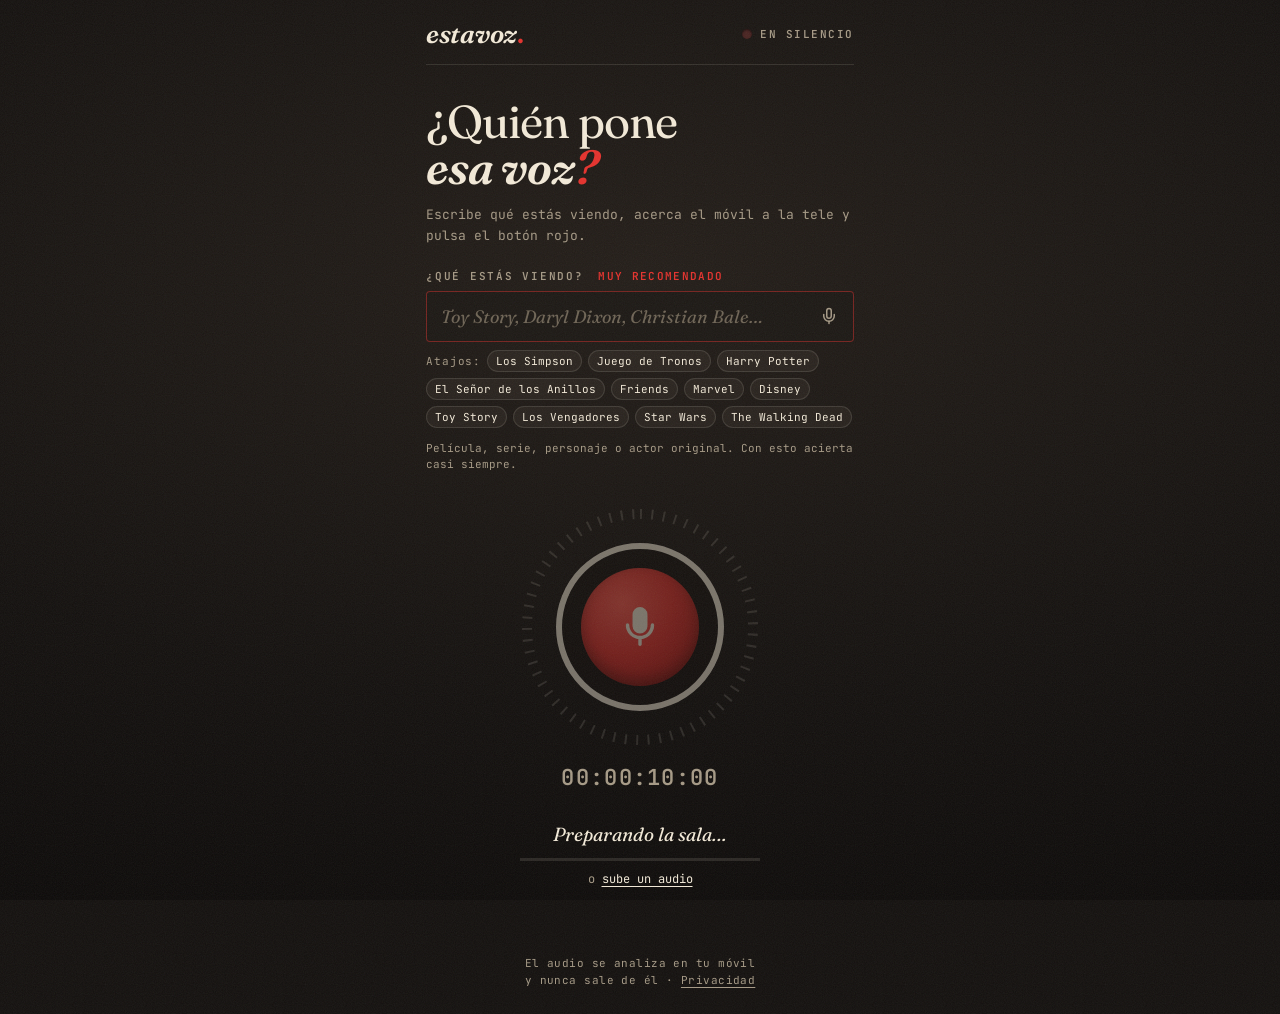
==== commit 217a9290: "Mejorar precision vocal (AS-Norm), ampliar voces y explorador de filmografia" ====
--- a/frontend/index.html
+++ b/frontend/index.html
@@ -119,6 +119,17 @@
   #btn:active { transform: scale(.97); }
   #btn:disabled { cursor: default; opacity: .45; }
   .grabando #btn, .analizando #btn { opacity: 1; }
+  .grabando #btn { border-color: var(--rojo); cursor: pointer; }
+  .grabando #btn .rec { border-radius: 20px; width: 76px; height: 76px; transition: all .2s; }
+  .grabando #btn svg { display: none; }
+  .grabando #btn::after {
+    content: "PARAR";
+    font: 700 12px var(--mono);
+    letter-spacing: .12em;
+    color: var(--papel);
+    position: absolute;
+    pointer-events: none;
+  }
   .analizando #btn .rec { background: radial-gradient(circle at 35% 30%, #ffd27a, var(--ambar) 45%, #a8700b); animation: late 1s ease-in-out infinite; }
   @keyframes late { 50% { transform: scale(.92); } }
 
@@ -164,10 +175,43 @@
   .acciones button { flex: 1; padding: 14px 10px; border-radius: 4px; font: 600 12px var(--mono); letter-spacing: .12em; text-transform: uppercase; cursor: pointer;
                      background: transparent; color: var(--papel); border: 1px solid var(--papel); }
   .acciones button.prim { background: var(--rojo); border-color: var(--rojo); }
+  .acciones button.sec { border-color: var(--ambar); color: var(--ambar); }
+  .acciones button.sec:hover { background: rgba(242,177,52,.12); }
+  .verificacion-actor { display: flex; align-items: center; justify-content: space-between; gap: 10px; margin-top: 18px; padding: 12px 14px; background: rgba(243,234,216,.04); border: 1px solid var(--linea); border-radius: 6px; flex-wrap: wrap; }
+  .btn-muestra { display: inline-flex; align-items: center; gap: 8px; background: rgba(243,234,216,.08); color: var(--papel); border: 1px solid var(--linea); border-radius: 4px; padding: 8px 12px; font: 600 11px var(--mono); letter-spacing: .08em; text-transform: uppercase; cursor: pointer; transition: background .15s, border-color .15s; }
+  .btn-muestra:hover { background: rgba(243,234,216,.14); border-color: var(--papel); }
+  .btn-muestra svg { flex-shrink: 0; }
+  .enlace-ficha { font: 12px var(--mono); color: var(--gris); text-decoration: underline; text-underline-offset: 3px; }
+  .enlace-ficha:hover { color: var(--papel); }
   .otro { display: flex; align-items: center; gap: 14px; padding: 10px 0; border-bottom: 1px dashed var(--linea); }
+  .otro { display: flex; align-items: center; gap: 14px; padding: 10px 0; border-bottom: 1px dashed var(--linea); cursor: pointer; transition: background .12s; }
+  .otro:hover { background: rgba(243,234,216,.03); }
   .otro:last-child { border-bottom: 0; padding-bottom: 0; }
   .otro .n { font-size: 20px; font-weight: 600; }
   .otro .pct { margin-left: auto; font: 600 13px var(--mono); color: var(--gris); }
+  .vozh { display: flex; flex-wrap: wrap; gap: 6px; margin-top: 14px; align-items: center; }
+  .vozh .rot { font: 600 10px var(--mono); letter-spacing: .12em; color: var(--gris); margin-right: 4px; }
+  .vozh button { background: rgba(243,234,216,.06); border: 1px solid var(--linea); color: var(--papel); border-radius: 999px; padding: 3px 9px; font: 11px var(--mono); cursor: pointer; }
+  .vozh button:hover { border-color: var(--ambar); color: var(--ambar); }
+  .badge-tipo { display: inline-block; font: 600 9px var(--mono); letter-spacing: .1em; text-transform: uppercase; color: var(--ambar); border: 1px solid rgba(242,177,52,.35); border-radius: 3px; padding: 1px 5px; margin-right: 6px; vertical-align: 1px; }
+  .filmografia-box { margin-top: 18px; border-top: 1px dashed var(--linea); padding-top: 16px; }
+  .btn-explorar { width: 100%; padding: 11px 14px; border-radius: 4px; border: 1px solid var(--linea); background: rgba(243,234,216,.04); color: var(--papel); font: 600 11px var(--mono); letter-spacing: .1em; text-transform: uppercase; cursor: pointer; display: flex; justify-content: space-between; align-items: center; }
+  .btn-explorar:hover { border-color: var(--papel); background: rgba(243,234,216,.08); }
+  .filmografia-panel { margin-top: 12px; }
+  .filmo-tabs { display: flex; flex-wrap: wrap; gap: 6px; margin-bottom: 10px; }
+  .filmo-tabs button { background: rgba(243,234,216,.05); border: 1px solid var(--linea); color: var(--gris); padding: 4px 9px; border-radius: 999px; font: 11px var(--mono); cursor: pointer; }
+  .filmo-tabs button.activo { border-color: var(--rojo); color: var(--papel); background: rgba(229,50,45,.18); }
+  .filmo-busca { width: 100%; padding: 9px 12px; border-radius: 4px; border: 1px solid var(--linea); background: var(--tinta); color: var(--papel); font: 13px var(--mono); outline: none; margin-bottom: 8px; }
+  .filmo-busca:focus { border-color: var(--ambar); }
+  .filmo-lista { list-style: none; margin: 0; padding: 0; max-height: 360px; overflow-y: auto; }
+  .filmo-lista li { padding: 8px 0; border-bottom: 1px dashed var(--linea); }
+  .filmo-lista li:last-child { border-bottom: 0; }
+  .filmo-lista .pers { font-size: 16px; font-style: italic; }
+  .filmo-lista .meta { display: block; font: 11px var(--mono); color: var(--gris); margin-top: 2px; }
+  .btn-mas-filmo { width: 100%; margin-top: 8px; padding: 8px; background: transparent; border: 1px dashed var(--linea); border-radius: 4px; color: var(--gris); font: 600 11px var(--mono); cursor: pointer; }
+  .btn-mas-filmo:hover { color: var(--papel); border-color: var(--gris); }
+  .turno-box { cursor: pointer; transition: border-color .15s; }
+  .turno-box:hover { border-color: var(--ambar); }
 
   .pregunta { margin-top: 18px; padding-top: 16px; border-top: 1px dashed var(--linea); }
   .pregunta .fila { display: flex; align-items: center; gap: 10px; margin-top: 10px; flex-wrap: wrap; }
@@ -210,6 +254,10 @@
       <button type="button" data-obra="Friends">Friends</button>
       <button type="button" data-obra="Marvel">Marvel</button>
       <button type="button" data-obra="Disney">Disney</button>
+      <button type="button" data-obra="Toy Story">Toy Story</button>
+      <button type="button" data-obra="Los Vengadores">Los Vengadores</button>
+      <button type="button" data-obra="Star Wars">Star Wars</button>
+      <button type="button" data-obra="The Walking Dead">The Walking Dead</button>
     </div>
     <div class="sugerencias" id="sugerencias"></div>
     <div class="nota" id="notaObra">Película, serie, personaje o actor original. Con esto acierta casi siempre.</div>
@@ -263,40 +311,99 @@
 };
 
 let sesion, ldaMu, ldaW, centroides, trozos, actores, dim, umbrales;
+let sesion, ldaMu, ldaW, centroides, trozos, actores, dim, umbrales, cohorteMu, cohorteSd;
 const UMBRALES_DEFECTO = {
   umbral_fiable: 0.3663, umbral_dudoso: 0.252, margen_fiable: 0.1115, margen_dudoso: 0.0502,
-  z_fiable: 5.3001, descuento_contexto_max: 0.035, umbral_1a1_fiable: 0.337, umbral_1a1_dudoso: 0.2319
+  z_fiable: 5.3001, descuento_contexto_max: 0.035, umbral_1a1_fiable: 0.337, umbral_1a1_dudoso: 0.2319,
+  umbral_fiable: 0.5087, umbral_dudoso: 0.4756, margen_fiable: 0.1438, margen_dudoso: 0.0647,
+  z_fiable: 5.3457, descuento_contexto_max: 0.035, umbral_1a1_fiable: 0.4756, umbral_1a1_dudoso: 0.4376,
+  beta_exceso_trozos: 0.012
 };
 
-// Descarga con barra de progreso (el modelo pesa ~52 MB la primera vez)
-async function descargar(url, alAvanzar) {
+// Almacenamiento persistente en navegador (CacheStorage) para arranque instantáneo (<200 ms) tras la 1ª visita
+const CACHE_ARTEFACTOS = 'estavoz-v3-artefactos';
+const CACHE_ARTEFACTOS = 'estavoz-v4-artefactos';
+
+async function descargar(url, alAvanzar = () => {}) {
+  if ('caches' in window) {
+    try {
+      const cache = await caches.open(CACHE_ARTEFACTOS);
+      const guardado = await cache.match(url);
+      if (guardado) {
+        alAvanzar(1);
+        const buf = await guardado.arrayBuffer();
+        return new Uint8Array(buf);
+      }
+    } catch (e) {
+      console.warn('CacheStorage no disponible en este entorno:', e);
+    }
+  }
+
   const r = await fetch(url);
   const total = +r.headers.get('content-length') || 0;
-  if (!total || !r.body) return new Uint8Array(await r.arrayBuffer());
-  const datos = new Uint8Array(total); let hecho = 0;
-  const lector = r.body.getReader();
-  for (;;) {
-    const { done, value } = await lector.read();
-    if (done) break;
-    datos.set(value, hecho); hecho += value.length; alAvanzar(hecho / total);
-  }
+  let datos;
+  if (!total || !r.body) {
+    datos = new Uint8Array(await r.arrayBuffer());
+    alAvanzar(1);
+  } else {
+    datos = new Uint8Array(total); let hecho = 0;
+    const lector = r.body.getReader();
+    for (;;) {
+      const { done, value } = await lector.read();
+      if (done) break;
+      datos.set(value, hecho); hecho += value.length; alAvanzar(hecho / total);
+    }
+  }
+
+  if ('caches' in window) {
+    try {
+      const cache = await caches.open(CACHE_ARTEFACTOS);
+      await cache.put(url, new Response(datos.buffer, {
+        headers: { 'Content-Type': 'application/octet-stream' }
+      }));
+    } catch (e) {
+      console.warn('No se pudo guardar en CacheStorage:', e);
+    }
+  }
+
   return datos;
 }
 
 async function cargar() {
   const barra = $('carga').firstElementChild;
+  if ('caches' in window) caches.delete('estavoz-v3-artefactos').catch(() => {});
   try {
     const [modelo, lda, cent, troz, meta] = await Promise.all([
       descargar('modelo/voxblink-int8.onnx', p => { barra.style.width = `${p * 100}%`; estado.textContent = `Preparando la sala… ${Math.round(p * 100)}%`; }),
-      fetch('datos/lda.bin').then(r => r.arrayBuffer()),
-      fetch('datos/centroides.bin').then(r => r.arrayBuffer()),
-      fetch('datos/trozos.bin').then(r => r.arrayBuffer()),
-      fetch('datos/actores.json').then(r => r.json()),
+      descargar('datos/lda.bin').then(u8 => u8.buffer),
+      descargar('datos/centroides.bin').then(u8 => u8.buffer),
+      descargar('datos/trozos.bin').then(u8 => u8.buffer),
+      descargar('datos/actores.json').then(u8 => JSON.parse(new TextDecoder().decode(u8))),
     ]);
     sesion = await ort.InferenceSession.create(modelo);
     dim = meta.dim; actores = meta.actores; umbrales = { ...UMBRALES_DEFECTO, ...(meta.umbrales_rechazo || {}) };
     ldaMu = new Float32Array(lda, 0, dim); ldaW = new Float32Array(lda, dim * 4);
     centroides = new Float32Array(cent);
+    // Estadísticas de cohorte por actor sobre sus 50 vecinos más cercanos (para AS-Norm contra actores imán)
+    const nA_c = actores.length;
+    cohorteMu = new Float32Array(nA_c); cohorteSd = new Float32Array(nA_c);
+    const kVec = Math.min(50, Math.max(1, nA_c - 1));
+    for (let i = 0; i < nA_c; i++) {
+      const sims = [];
+      const oi = i * dim;
+      for (let j = 0; j < nA_c; j++) {
+        if (i === j) continue;
+        let s = 0, oj = j * dim;
+        for (let d_i = 0; d_i < dim; d_i++) s += centroides[oi + d_i] * centroides[oj + d_i];
+        sims.push(s);
+      }
+      sims.sort((a, b) => b - a);
+      const topK = sims.slice(0, kVec);
+      const muK = topK.reduce((a, b) => a + b, 0) / topK.length;
+      const sdK = Math.sqrt(topK.reduce((a, x) => a + (x - muK) * (x - muK), 0) / topK.length);
+      cohorteMu[i] = muK;
+      cohorteSd[i] = Math.max(sdK, 1e-4);
+    }
     // todas las huellas de cada actor (exportar_web.py): inicio por actor, escala y valores en int8
     const nA = actores.length + 1, inicio = new Uint32Array(troz, 0, nA);
     const n = inicio[nA - 1], escala = new Float32Array(troz, nA * 4, n), q8 = new Int8Array(troz, (nA + n) * 4);
@@ -306,19 +413,29 @@
     $('carga').remove();
     estado.textContent = 'Sala lista. Cuando quieras.';
     btn.disabled = false;
+    // Pre-cargar la base de datos de películas y series en segundo plano cuando la CPU esté libre
+    if (window.requestIdleCallback) requestIdleCallback(() => cargarBusqueda());
+    else setTimeout(cargarBusqueda, 1200);
   } catch (e) {
     console.error(e);
     estado.textContent = 'No se pudo preparar la sala. Recarga la página.';
   }
 }
 
-// Cualquier audio -> mono 16 kHz
+// Cualquier audio -> mono 16 kHz con filtrado de retumbes y ruido sub-grave (paso alto 85 Hz)
 async function a16k(blob) {
   const ctx = new (window.AudioContext || window.webkitAudioContext)();
   const buf = await ctx.decodeAudioData(await blob.arrayBuffer());
   ctx.close();
   const off = new OfflineAudioContext(1, Math.ceil(buf.duration * SR), SR);
-  const src = off.createBufferSource(); src.buffer = buf; src.connect(off.destination); src.start();
+  const src = off.createBufferSource(); src.buffer = buf;
+  const filtro = off.createBiquadFilter();
+  filtro.type = 'highpass';
+  filtro.frequency.value = 85;
+  filtro.Q.value = 0.707;
+  src.connect(filtro);
+  filtro.connect(off.destination);
+  src.start();
   return (await off.startRendering()).getChannelData(0);
 }
 
@@ -434,12 +551,43 @@
 
 function juntarSegmentos(audio, segs) {
   const total = segs.reduce((a, s) => a + (s.finM - s.iniM), 0);
+function juntarSegmentos(audio, segs, fadeSeg = 0.010) {
+  if (!segs.length) return new Float32Array(0);
+  if (segs.length === 1) return audio.slice(segs[0].iniM, segs[0].finM);
+  const fade = Math.max(0, Math.round(SR * fadeSeg));
+  const partes = segs.map((s, idx) => {
+    const t = audio.slice(s.iniM, s.finM);
+    const f = Math.min(fade, Math.floor(t.length / 4));
+    if (f > 1) {
+      for (let i = 0; i < f; i++) {
+        const w = i / f;
+        if (idx > 0) t[i] *= w;
+        if (idx < segs.length - 1) t[t.length - 1 - i] *= w;
+      }
+    }
+    return t;
+  });
+  const total = partes.reduce((a, p) => a + p.length, 0);
   const out = new Float32Array(total);
   let o = 0;
   for (const s of segs) {
     out.set(audio.subarray(s.iniM, s.finM), o);
     o += (s.finM - s.iniM);
   }
+  for (const p of partes) { out.set(p, o); o += p.length; }
+  return out;
+}
+
+function normalizarPico(audio, objetivo = 0.75) {
+  let pico = 0;
+  for (let i = 0; i < audio.length; i++) {
+    const v = Math.abs(audio[i]);
+    if (v > pico) pico = v;
+  }
+  if (pico < 1e-4) return audio;
+  const factor = objetivo / pico;
+  const out = new Float32Array(audio.length);
+  for (let i = 0; i < audio.length; i++) out[i] = audio[i] * factor;
   return out;
 }
 
@@ -447,23 +595,50 @@
   const r = await sesion.run({ wav: new ort.Tensor('float32', t, [1, t.length]) });
   const v = r.huella.data, n = Math.hypot(...v);
   return Float32Array.from(v, x => x / n);
+  const h = Float32Array.from(v, x => x / n);
+  h.durPeso = Math.sqrt(Math.max(1, t.length / SR));
+  return h;
 }
 
 async function huellasDe(audio) {
   audio = audio.subarray(0, MAX_CONSULTA);
+  if (audio.length < TROZO_MIN) return [];
+  // Ventanas equilibradas (>= 6 s cuando hay audio suficiente) evitando colas cortas ruidosas
+  if (audio.length <= 11 * SR) {
+    return [await huellaTrozo(audio)];
+  }
+  const ventanas = [];
+  if (audio.length <= 18 * SR) {
+    const mitad = Math.floor(audio.length / 2);
+    ventanas.push(audio.slice(0, Math.min(audio.length, mitad + SR)), audio.slice(Math.max(0, mitad - SR)));
+  } else {
+    const paso = 6 * SR;
+    for (let i = 0; i < audio.length; i += paso) {
+      const t = audio.slice(i, Math.min(audio.length, i + TROZO));
+      if (t.length >= 4 * SR) ventanas.push(t);
+    }
+  }
   const out = [];
   for (let i = 0; i < audio.length; i += TROZO) {
     const t = audio.slice(i, i + TROZO);
     if (t.length >= TROZO_MIN) out.push(await huellaTrozo(t));
   }
+  for (const t of ventanas) out.push(await huellaTrozo(t));
   return out;
 }
 
-// Audio crudo del micrófono (a la frecuencia del móvil) -> mono 16 kHz
+// Audio crudo del micrófono (a la frecuencia del móvil) -> mono 16 kHz con filtro paso alto 85 Hz
 async function remuestrear(datos, tasa) {
   const off = new OfflineAudioContext(1, Math.ceil(datos.length * SR / tasa), SR);
   const buf = off.createBuffer(1, datos.length, tasa); buf.copyToChannel(datos, 0);
-  const src = off.createBufferSource(); src.buffer = buf; src.connect(off.destination); src.start();
+  const src = off.createBufferSource(); src.buffer = buf;
+  const filtro = off.createBiquadFilter();
+  filtro.type = 'highpass';
+  filtro.frequency.value = 85;
+  filtro.Q.value = 0.707;
+  src.connect(filtro);
+  filtro.connect(off.destination);
+  src.start();
   return (await off.startRendering()).getChannelData(0);
 }
 
@@ -481,12 +656,27 @@
 
 // Parecido de la grabación con cada actor: media entre el parecido con su huella media y con
 // sus 3 trozos más parecidos (solo con los candidatos, si se ha dicho qué se está viendo)
+// Parecido de la grabación con cada actor: media ponderada por duración entre el centroide y
+// sus 4 trozos más parecidos, más ajuste AS-Norm contra actores imán (hubness)
 function puntuar(consulta, top = 3, candidatos = null) {
+  const pesos = consulta.map(q => q.durPeso || 1);
+  const sumaPesos = pesos.reduce((a, b) => a + b, 0) || 1;
   const qs = consulta.map(proyectar);
   const indices = candidatos ? [...candidatos] : actores.map((_, i) => i);
   const parecido = (vs, o) => { let s = 0; for (const q of qs) for (let k = 0; k < dim; k++) s += q[k] * vs[o + k]; return s / qs.length; };
   const beta = (umbrales && umbrales.beta_exceso_trozos) || 0;
   const lista = indices.map(i => {
+  const parecido = (vs, o) => {
+    let s = 0;
+    for (let qi = 0; qi < qs.length; qi++) {
+      const q = qs[qi];
+      let dot = 0;
+      for (let k = 0; k < dim; k++) dot += q[k] * vs[o + k];
+      s += dot * pesos[qi];
+    }
+    return s / sumaPesos;
+  };
+  let lista = actores.map((actor, i) => {
     const media = parecido(centroides, i * dim);
     const p = [];
     for (let t = trozos.inicio[i]; t < trozos.inicio[i + 1]; t++) p.push(parecido(trozos.v, t * dim));
@@ -494,7 +684,25 @@
     const mejores = p.length ? p.slice(0, 3).reduce((a, b) => a + b) / Math.min(3, p.length) : media;
     const penal = beta > 0 ? beta * Math.max(0, Math.log(Math.max(p.length, 1) / 12)) : 0;
     return { ...actores[i], parecido: (media + mejores - penal) / 2 };
+    const kTop = Math.min(4, p.length);
+    const mejores = kTop ? p.slice(0, kTop).reduce((a, b) => a + b, 0) / kTop : media;
+    return { ...actor, _idx: i, parecido: 0.5 * (media + mejores) };
   });
+  if (lista.length >= 8 && cohorteMu && cohorteSd) {
+    const ordenRaw = lista.map(x => x.parecido).sort((a, b) => b - a);
+    const cohQ = ordenRaw.slice(1, Math.min(51, ordenRaw.length));
+    const muQ = cohQ.reduce((a, b) => a + b, 0) / cohQ.length;
+    const sdQ = Math.max(Math.sqrt(cohQ.reduce((a, x) => a + (x - muQ) * (x - muQ), 0) / cohQ.length), 1e-4);
+    for (const item of lista) {
+      const zQ = (item.parecido - muQ) / sdQ;
+      const zA = (item.parecido - cohorteMu[item._idx]) / cohorteSd[item._idx];
+      item.parecido = item.parecido + 0.04 * (0.5 * (zQ + zA));
+    }
+  }
+  if (candidatos) {
+    const candSet = new Set(candidatos);
+    lista = lista.filter(x => candSet.has(x._idx));
+  }
   lista.sort((x, y) => y.parecido - x.parecido);
   const seleccion = lista.slice(0, top);
   seleccion.estado = clasificarConsulta(lista, Boolean(candidatos));
@@ -520,6 +728,7 @@
   let desc = 0;
   if (conContexto && actores.length > 1 && ordenada.length < actores.length) {
     const ratio = Math.log(Math.max(ordenada.length, 2)) / Math.log(actores.length);
+    const ratio = Math.sqrt(Math.log(Math.max(ordenada.length, 2)) / Math.log(actores.length));
     desc = u.descuento_contexto_max * (1 - Math.min(Math.max(ratio, 0), 1));
   }
   const uFiable = u.umbral_fiable - desc, uDudoso = u.umbral_dudoso - 0.5 * desc;
@@ -598,15 +807,57 @@
   return { tipo: 'texto', texto: obra.value.trim(), ids: [...new Set(ss.flatMap(e => e.ids))], partes: ss };
 }
 
+const papelesCache = new Map();
+async function cargarPapelesActor(actor) {
+  if (!actor) return [];
+  const idx = actor._idx ?? actores.findIndex(a => a.id === actor.id);
+  const key = actor.id || String(idx);
+  if (papelesCache.has(key)) return papelesCache.get(key);
+  let filas = null;
+  if (idx >= 0) {
+    try {
+      const r = await fetch(`datos/papeles/${idx}.json`);
+      if (r.ok) filas = await r.json();
+    } catch {}
+  }
+  if (!filas && actor.id) {
+    try {
+      const r = await fetch(`/api/actor/${encodeURIComponent(actor.id)}?limite=200`);
+      if (r.ok) {
+        const d = await r.json();
+        filas = ((d.filmografia && d.filmografia.items) || []).map(it => [
+          it.obra || '', it.personaje || '', it.anio || null, it.actor_original || ''
+        ]);
+      }
+    } catch {}
+  }
+  if (!filas) {
+    filas = (actor.trabajos || []).map(t => {
+      const p = papel(t);
+      return [p.obra || t, p.personaje || '', p.anio ? Number(p.anio) : null, ''];
+    });
+  }
+  papelesCache.set(key, filas);
+  return filas;
+}
+
 // Qué papel de este doblador encaja con la pista ("Buzz Lightyear en Toy Story 4")
 async function papelDePista(indice, pista) {
+async function papelDePista(actorOIndice, pista) {
   if (!pista) return null;
+  const actor = typeof actorOIndice === 'number' ? actores[actorOIndice] : actorOIndice;
+  if (!actor) return null;
   try {
     const filas = await fetch(`datos/papeles/${indice}.json`).then(r => r.json());
+    const filas = await cargarPapelesActor(actor);
     const encaja = (e, [obraT, personaje, , original]) => {
       const q = plano(e.texto).trim();
       const t = e.tipo === 'obra' ? obraT : e.tipo === 'personaje' ? personaje : original.split(',').reverse().join(' ');
       return plano(t).includes(' ' + q);
+      if (!q) return false;
+      const origFmt = (original || '').split(',').reverse().join(' ').trim();
+      const t = e.tipo === 'obra' ? obraT : e.tipo === 'personaje' ? personaje : origFmt;
+      return (' ' + plano(t)).includes(' ' + q) || plano(t).includes(q);
     };
     const opciones = pista.tipo === 'texto' ? pista.partes : [pista];
     for (const e of opciones) {
@@ -620,14 +871,29 @@
 const PILOTO = { grabando: 'GRABANDO', analizando: 'ANALIZANDO' };
 function modo(m) { sala.className = m || ''; $('piloto').textContent = PILOTO[m] || 'EN SILENCIO'; }
 
+let ultimoDialogo = null, ultimaLista = null;
 // Quién es, con la pista si la hay, y la ficha en pantalla
 async function resolver(consulta, dialogo = null) {
   const pista = await pistaActual();
   ultimaPista = pista && pista.ids.length ? { texto: pista.texto, n: pista.ids.length } : null;
   const lista = puntuar(consulta, 3, ultimaPista ? pista.ids : null);
   lista[0].papelPista = await papelDePista(actores.indexOf(actores.find(a => a.id === lista[0].id)), pista);
+  const lista = puntuar(consulta, 5, ultimaPista ? pista.ids : null);
+  lista[0].papelPista = await papelDePista(lista[0], pista);
+  ultimoDialogo = dialogo;
   if (dialogo) lista.dialogo = dialogo;
+  ultimaLista = lista;
   pintar(lista);
+}
+
+function seleccionarVozDialogo(n) {
+  if (!ultimoDialogo) return;
+  ultimoDialogo.activo = n;
+  const consultaElegida = n === 1 ? ultimoDialogo.consulta1 : ultimoDialogo.consulta2;
+  if (consultaElegida && consultaElegida.length) {
+    ultimaConsulta = consultaElegida;
+    resolver(consultaElegida, ultimoDialogo);
+  }
 }
 
 async function identificar(blob, huellasListas = null, audioPreprocesado = null) {
@@ -656,6 +922,9 @@
       }
 
       // Si hay 2 turnos de diálogo separados por pausa (diarización ligera de 2 personajes)
+      let consultaNueva = null;
+      // Si hay 2+ turnos de diálogo separados por pausa (diarización ligera), evaluamos por hablante
+      // para no mezclar dos voces distintas en una única huella borrosa
       if (vad.turnos.length >= 2 && vad.turnos[0].dur >= 2.0 && vad.turnos[1].dur >= 2.0) {
         const h1 = await huellasDe(vad.turnos[0].muestras);
         const h2 = await huellasDe(vad.turnos[1].muestras);
@@ -664,21 +933,61 @@
           const r1 = puntuar(h1, 1, pista && pista.ids.length ? pista.ids : null);
           const r2 = puntuar(h2, 1, pista && pista.ids.length ? pista.ids : null);
           if (r1.length && r2.length && r1[0].id !== r2[0].id && r1[0].parecido >= 0.28 && r2[0].parecido >= 0.28) {
+        const pista = await pistaActual();
+        const cands = pista && pista.ids.length ? pista.ids : null;
+        const tMuestras = [];
+        for (const tr of vad.turnos.slice(0, 4)) {
+          const ht = await huellasDe(normalizarPico(tr.muestras));
+          if (ht.length) {
+            const rt = puntuar(ht, 1, cands);
+            tMuestras.push({ tr, ht, top: rt[0] });
+          }
+        }
+        if (tMuestras.length >= 2) {
+          const g1 = tMuestras[0];
+          const g2 = tMuestras.find(x => x.top.id !== g1.top.id);
+          if (g2 && g1.top.parecido >= 0.38 && g2.top.parecido >= 0.38) {
+            // Agrupar todos los turnos de cada uno de los 2 hablantes
+            const hVoz1 = tMuestras.filter(x => x.top.id === g1.top.id).flatMap(x => x.ht);
+            const hVoz2 = tMuestras.filter(x => x.top.id === g2.top.id).flatMap(x => x.ht);
+            const dur1 = tMuestras.filter(x => x.top.id === g1.top.id).reduce((a, x) => a + x.tr.dur, 0);
+            const dur2 = tMuestras.filter(x => x.top.id === g2.top.id).reduce((a, x) => a + x.tr.dur, 0);
             dialogo = {
               actor1: r1[0],
               actor2: r2[0],
               dur1: vad.turnos[0].dur,
               dur2: vad.turnos[1].dur,
+              actor1: g1.top, actor2: g2.top, dur1, dur2,
+              consulta1: hVoz1, consulta2: hVoz2, activo: dur1 >= dur2 ? 1 : 2,
             };
+            consultaNueva = dur1 >= dur2 ? hVoz1 : hVoz2;
           }
         }
       }
 
       // Aislar exclusivamente tramos de voz activa eliminando silencios y música instrumental
-      const soloVoz = juntarSegmentos(audio, vad.segmentos);
-      consulta = await huellasDe(soloVoz);
+      const soloVoz = normalizarPico(juntarSegmentos(audio, vad.segmentos));
+      const consultaNueva = await huellasDe(soloVoz);
+      if (!consultaNueva) {
+        // Aislar exclusivamente tramos de voz activa eliminando silencios y música instrumental
+        const soloVoz = normalizarPico(juntarSegmentos(audio, vad.segmentos));
+        consultaNueva = await huellasDe(soloVoz);
+      }
+
+      if (acumulandoToma && ultimaConsulta && ultimaConsulta.length) {
+        tomasAcumuladas++;
+        duracionVozAcumulada += vad.duracionVoz;
+        consulta = [...ultimaConsulta, ...consultaNueva];
+        acumulandoToma = false;
+      } else {
+        tomasAcumuladas = 1;
+        duracionVozAcumulada = vad.duracionVoz;
+        consulta = consultaNueva;
+      }
     } else {
       consulta = await huellasListas;
+      tomasAcumuladas = 1;
+      duracionVozAcumulada = 10.0;
     }
 
     if (!consulta || !consulta.length) throw new Error('corto');
@@ -693,7 +1002,19 @@
   btn.disabled = false;
 }
 
+let grabacionActiva = null;
+
 btn.onclick = async () => {
+  if (grabacionActiva) {
+    const transcurrido = (performance.now() - grabacionActiva.t0) / 1000;
+    if (transcurrido < 1.8) {
+      estado.textContent = 'Espera al menos 2 segundos de voz antes de parar…';
+      return;
+    }
+    grabacionActiva.detener();
+    return;
+  }
+
   let stream;
   try {
     // sin filtros del móvil: la supresión de ruido estropea la voz que sale de la tele
@@ -703,8 +1024,18 @@
 
   // vúmetro y brillo del botón con el volumen en directo
   const ctx = new (window.AudioContext || window.webkitAudioContext)();
+  const fuente = ctx.createMediaStreamSource(stream);
+
+  // Filtro paso alto a 85 Hz: corta retumbes subsónicos, viento y zumbidos sin tocar los formantes vocales
+  const filtroPasoAlto = ctx.createBiquadFilter();
+  filtroPasoAlto.type = 'highpass';
+  filtroPasoAlto.frequency.value = 85;
+  filtroPasoAlto.Q.value = 0.707;
+  fuente.connect(filtroPasoAlto);
+
   const analizador = ctx.createAnalyser(); analizador.fftSize = 1024;
-  ctx.createMediaStreamSource(stream).connect(analizador);
+  filtroPasoAlto.connect(analizador);
+
   const onda = new Float32Array(analizador.fftSize);
   let vivo = true, pico = 0, muestrasVozVivo = 0;
   (function mide() {
@@ -717,40 +1048,52 @@
     document.documentElement.style.setProperty('--nivel', nivel.toFixed(3));
     if (nivel > 0.18) muestrasVozVivo += analizador.fftSize;
     const segVoz = (muestrasVozVivo / ctx.sampleRate).toFixed(1);
-    estado.textContent = `Toma ${String(toma).padStart(2, '0')}. Silencio, se graba · ${segVoz} s de voz`;
+    estado.textContent = acumulandoToma
+      ? `Sumando toma ${String(toma).padStart(2, '0')}. Silencio, se graba · ${segVoz} s de voz nueva`
+      : `Toma ${String(toma).padStart(2, '0')}. Silencio, se graba · ${segVoz} s de voz`;
     requestAnimationFrame(mide);
   })();
 
-  // audio crudo del micrófono
-  const fuente = ctx.createMediaStreamSource(stream);
+  // audio crudo del micrófono (ya filtrado de retumbes a 85 Hz)
   const captura = ctx.createScriptProcessor(4096, 1, 1);
   const bloques = []; let muestras = 0;
   captura.onaudioprocess = e => { const d = e.inputBuffer.getChannelData(0); bloques.push(new Float32Array(d)); muestras += d.length; };
-  fuente.connect(captura); captura.connect(ctx.destination);
+  filtroPasoAlto.connect(captura); captura.connect(ctx.destination);
   const juntar = () => { const a = new Float32Array(muestras); let o = 0; for (const b of bloques) { a.set(b, o); o += b.length; } return a; };
   const tasa = ctx.sampleRate;
 
   res.innerHTML = '';
-  btn.disabled = true; modo('grabando');
+  modo('grabando');
+  btn.disabled = false; // permite pulsar 'PARAR' antes de agotar los 10 segundos
   toma++;
   estado.textContent = `Toma ${String(toma).padStart(2, '0')}. Silencio, se graba · 0.0 s de voz`;
   const t0 = performance.now();
+  let grabacionTerminada = false;
+
   (function avanza() {
     const p = Math.min(1, (performance.now() - t0) / (SEGUNDOS * 1000));
     aro.style.strokeDashoffset = ARO * (1 - p);
-    tc.textContent = codigo(SEGUNDOS * (1 - p));
-    if (p < 1 && vivo) requestAnimationFrame(avanza);
+    tc.textContent = codigo(Math.max(0, SEGUNDOS * (1 - p)));
+    if (p < 1 && vivo && !grabacionTerminada) requestAnimationFrame(avanza);
   })();
 
-  setTimeout(async () => {
+  const finalizarGrabacion = async () => {
+    if (grabacionTerminada) return;
+    grabacionTerminada = true;
+    grabacionActiva = null;
+    clearTimeout(temporizadorFin);
     vivo = false;
+    btn.disabled = true;
     captura.disconnect(); fuente.disconnect();
     stream.getTracks().forEach(t => t.stop());
     document.documentElement.style.setProperty('--nivel', 0);
     const a = await remuestrear(juntar(), tasa);
     ctx.close();
     identificar(null, null, a);
-  }, SEGUNDOS * 1000);
+  };
+
+  grabacionActiva = { t0, detener: finalizarGrabacion };
+  const temporizadorFin = setTimeout(finalizarGrabacion, SEGUNDOS * 1000);
 };
 
 $('fichero').onchange = e => {
@@ -762,6 +1105,9 @@
 // El parecido del modelo (coseno) no es un porcentaje; esto lo traduce a una probabilidad calibrada.
 // Curva por tramos calibrada sobre 3.373 consultas reales de VoxBlink2 ResNet100 (backend/rechazo.py, ECE = 0.0103).
 const CURVA_PORCENTAJE = [[0.15, 0], [0.22, 19], [0.28, 28], [0.33, 33], [0.37, 47], [0.42, 64], [0.48, 86], [0.54, 95], [0.60, 100]];
+// El parecido del modelo (AS-Norm) no es un porcentaje directo; esto lo traduce a probabilidad calibrada.
+// Curva por tramos calibrada sobre 3.419 consultas independientes de VoxBlink2 ResNet100 + AS-Norm (ECE = 0.0124).
+const CURVA_PORCENTAJE = [[0.25, 0], [0.35, 14], [0.42, 21], [0.47, 30], [0.52, 46], [0.58, 65], [0.66, 86], [0.74, 96], [0.85, 100]];
 const aPorcentaje = s => Math.round(Math.max(0, Math.min(1, (s - 0.15) / 0.35)) * 100);
 function aPorcentajeCalibrado(s) {
   if (s <= CURVA_PORCENTAJE[0][0]) return 0;
@@ -786,8 +1132,13 @@
   return m ? { personaje: m[1], obra: m[2], anio: m[3] } : { personaje: t, obra: '', anio: '' };
 }
 
-let ultimo, ultimaConsulta, ultimaPista;
+let ultimo, ultimaConsulta, ultimaPista, acumulandoToma = false, tomasAcumuladas = 1, duracionVozAcumulada = 0;
 const CONFIG = window.ESTAVOZ_CONFIG || {};
+
+function sumarToma() {
+  acumulandoToma = true;
+  btn.click();
+}
 
 // "¿Acertamos?": se guarda solo la huella de voz (unos números), nunca el audio.
 function pregunta(otros) {
@@ -830,74 +1181,409 @@
   } catch (e) { console.error(e); }
 }
 
+let audioMuestra = null, btnMuestraActivo = null;
+
+function reproducirMuestra(idNum, btnEl) {
+  const url = `https://www.eldoblaje.com/datos/Muestras/${idNum}.mp3`;
+  if (audioMuestra && !audioMuestra.paused && audioMuestra.dataset.id === idNum) {
+function urlsMuestraActor(idNum, rutaMuestra = '') {
+  const urls = [];
+  if (rutaMuestra) {
+    urls.push(rutaMuestra.startsWith('http') ? rutaMuestra : `https://www.eldoblaje.com/datos/${rutaMuestra.replace(/^\/+/, '')}`);
+  }
+  if (/^\d+$/.test(String(idNum))) {
+    for (const carpeta of ['Muestras', 'Saludos', 'Muestras3', 'Muestras4']) {
+      const u = `https://www.eldoblaje.com/datos/${carpeta}/${idNum}.mp3`;
+      if (!urls.includes(u)) urls.push(u);
+    }
+  }
+  return urls;
+}
+
+function reproducirMuestra(idNum, btnEl, rutaMuestra = '') {
+  const urls = urlsMuestraActor(idNum, rutaMuestra);
+  if (!urls.length) return;
+  if (audioMuestra && !audioMuestra.paused && audioMuestra.dataset.id === String(idNum)) {
+    audioMuestra.pause();
+    actualizarBotonMuestra(btnEl, false);
+    return;
+  }
+  if (audioMuestra) {
+    audioMuestra.pause();
+    if (btnMuestraActivo) actualizarBotonMuestra(btnMuestraActivo, false);
+  }
+  audioMuestra = new Audio(url);
+  audioMuestra.dataset.id = idNum;
+  let idxUrl = 0;
+  audioMuestra = new Audio(urls[0]);
+  audioMuestra.dataset.id = String(idNum);
+  btnMuestraActivo = btnEl;
+  actualizarBotonMuestra(btnEl, true);
+  audioMuestra.onended = () => {
+    actualizarBotonMuestra(btnEl, false);
+    btnMuestraActivo = null;
+  };
+  audioMuestra.onerror = () => {
+    idxUrl++;
+    if (idxUrl < urls.length) {
+      audioMuestra.src = urls[idxUrl];
+      audioMuestra.play().catch(() => {
+        actualizarBotonMuestra(btnEl, false);
+        btnMuestraActivo = null;
+      });
+      return;
+    }
+    actualizarBotonMuestra(btnEl, false);
+    btnEl.innerHTML = '<span>Muestra no disponible</span>';
+    btnEl.disabled = true;
+    btnMuestraActivo = null;
+  };
+  audioMuestra.play().catch(() => {
+    actualizarBotonMuestra(btnEl, false);
+    btnMuestraActivo = null;
+  });
+}
+
+function actualizarBotonMuestra(btnEl, sonando) {
+  if (!btnEl) return;
+  if (sonando) {
+    btnEl.innerHTML = `<svg viewBox="0 0 24 24" width="15" height="15" fill="currentColor"><rect x="6" y="4" width="4" height="16"/><rect x="14" y="4" width="4" height="16"/></svg><span>Detener muestra</span>`;
+    btnEl.style.borderColor = 'var(--ambar)';
+    btnEl.style.color = 'var(--ambar)';
+  } else {
+    btnEl.innerHTML = `<svg viewBox="0 0 24 24" width="15" height="15" fill="currentColor"><polygon points="6 4 19 12 6 20 6 4"/></svg><span>Escuchar muestra oficial</span>`;
+    btnEl.style.borderColor = '';
+    btnEl.style.color = '';
+  }
+}
+
+const ETIQUETAS_TIPO = {
+  pelicula: 'Peli', serie: 'Serie', animacion: 'Animación', videojuego: 'Juego', documental: 'Docu', otros: 'Otros',
+};
+const TITULOS_TAB_TIPO = [
+  ['todo', 'Todos'],
+  ['pelicula', 'Películas'],
+  ['serie', 'Series'],
+  ['animacion', 'Animación'],
+  ['videojuego', 'Videojuegos'],
+  ['documental', 'Docu / TV'],
+  ['otros', 'Otros'],
+];
+
+function clasificarObraJs(obra, personaje = '') {
+  const t = (' ' + (obra || '') + ' ').toLowerCase();
+  const p = (personaje || '').toLowerCase();
+  if (t.includes('[videojuego') || t.includes('dlc]')) return 'videojuego';
+  if (t.includes('[documental') || t.includes('[docureality') || t.includes('[programa tv')) return 'documental';
+  if (t.includes('[cortometraje') || t.includes('[audiocuento') || t.includes('[audiolibro') || t.includes('[musical')) return 'otros';
+  if (t.includes('[serie de animación') || t.includes('[animación') || t.includes('[anime')) return 'animacion';
+  if (t.includes('[serie tv') || t.includes('[miniserie') || /\[\d+ª\s*temporada\]/.test(t) || /\(\d+x\d+/.test(p)) return 'serie';
+  return 'pelicula';
+}
+
+function limpiarEtiquetaObraJs(obra) {
+  return (obra || '')
+    .replace(/\s*\[(Cine|Serie TV(?:\s*\([^)]*\))?|Serie de Animación|Animación|Videojuego|Miniserie|Documental|Programa TV)\]/gi, '')
+    .replace(/\s+/g, ' ')
+    .trim();
+}
+
+function tituloBaseJs(t) {
+  return (t || '').replace(/\[[^\]]*\]|\(\d+x\d+\)/g, '').replace(/\s+/g, ' ').replace(/^[ :\-]+|[ :\-]+$/g, '');
+}
+
+const MINUSCULAS_TIT = new Set('de del la las el los lo un una unos unas y e o u en a al con por para sin su sus'.split(' '));
+function tituloBonitoJs(t) {
+  if (!t || t !== t.toUpperCase()) return t || '';
+  return t.toLowerCase().split(' ').map((w, k) => (k && MINUSCULAS_TIT.has(w)) ? w : (w.slice(0, 1).toUpperCase() + w.slice(1))).join(' ');
+}
+
+function nombreOriginalJs(orig) {
+  let a = (orig || '').trim();
+  if (!a || /^(?:\(voz\)|\(desconocido\)|desconocido|sin acreditar|-|n\/a)$/i.test(a)) return '';
+  if (a.split(',').length === 2) {
+    const [ap, nom] = a.split(',').map(x => x.trim());
+    a = `${nom} ${ap}`.trim();
+  }
+  return a === a.toUpperCase() ? tituloBonitoJs(a) : a;
+}
+
+function resumenTiposTexto(rt) {
+  if (!rt) return '';
+  const partes = [
+    ['pelicula', 'pelis'],
+    ['serie', 'series'],
+    ['animacion', 'animación'],
+    ['videojuego', 'juegos'],
+    ['documental', 'docu'],
+  ].filter(([k]) => rt[k] > 0).map(([k, lbl]) => `${rt[k]} ${lbl}`);
+  return partes.join(' · ');
+}
+
+let estadoFilmo = { abierto: false, tipo: 'todo', q: '', limite: 40, filas: [], actor: null };
+
+function verCandidato(idx) {
+  if (!ultimaLista || !ultimaLista.length) return;
+  const elegido = ultimaLista.find(x => x._idx === idx) || (actores[idx] ? { ...actores[idx], _idx: idx, parecido: 0 } : null);
+  if (!elegido) return;
+  const otros = ultimaLista.filter(x => x._idx !== elegido._idx);
+  const nuevaLista = [elegido, ...otros];
+  nuevaLista.estado = ultimaLista.estado;
+  nuevaLista.dialogo = ultimaLista.dialogo;
+  nuevaLista.esInspeccion = elegido._idx !== ultimaLista[0]._idx;
+  pintar(nuevaLista);
+}
+
+function volverResultadoPrincipal() {
+  if (ultimaLista) pintar(ultimaLista);
+}
+
+async function alternarFilmografia(forzarAbrir = false) {
+  const panel = $('filmografia-panel');
+  if (!panel || !estadoFilmo.actor) return;
+  if (!forzarAbrir && estadoFilmo.abierto) {
+    estadoFilmo.abierto = false;
+    panel.style.display = 'none';
+    return;
+  }
+  estadoFilmo.abierto = true;
+  panel.style.display = 'block';
+  if (!estadoFilmo.filas.length) {
+    $('filmo-lista').innerHTML = '<li class="dato">Cargando filmografía completa…</li>';
+    estadoFilmo.filas = await cargarPapelesActor(estadoFilmo.actor);
+  }
+  renderFilmografia();
+}
+
+function buscarVozHabitual(nombreOrig) {
+  estadoFilmo.tipo = 'todo';
+  estadoFilmo.q = nombreOrig;
+  estadoFilmo.limite = 40;
+  alternarFilmografia(true).then(() => {
+    const inp = $('filmo-busca');
+    if (inp) inp.value = nombreOrig;
+    const box = $('filmografia-box');
+    if (box) box.scrollIntoView({ behavior: 'smooth', block: 'nearest' });
+  });
+}
+
+function setTipoFilmo(tipo) {
+  estadoFilmo.tipo = tipo;
+  estadoFilmo.limite = 40;
+  renderFilmografia();
+}
+
+function onBuscarFilmo(valor) {
+  estadoFilmo.q = valor;
+  estadoFilmo.limite = 40;
+  renderFilmografia();
+}
+
+function masFilmografia() {
+  estadoFilmo.limite += 60;
+  renderFilmografia();
+}
+
+function renderFilmografia() {
+  const tabsEl = $('filmo-tabs');
+  const listaEl = $('filmo-lista');
+  const masBtn = $('btn-mas-filmo');
+  if (!tabsEl || !listaEl) return;
+
+  const qNorm = plano(estadoFilmo.q).trim();
+  const palabras = qNorm ? qNorm.split(/\s+/).filter(Boolean) : [];
+  const conteos = { todo: 0, pelicula: 0, serie: 0, animacion: 0, videojuego: 0, documental: 0, otros: 0 };
+  const filtradas = [];
+
+  for (const r of estadoFilmo.filas) {
+    const [obra, pers, anio, orig] = r;
+    const origBonito = nombreOriginalJs(orig);
+    const cat = clasificarObraJs(obra, pers);
+    if (palabras.length) {
+      const txt = plano(`${obra} ${pers} ${origBonito}`);
+      if (!palabras.every(w => txt.includes(w))) continue;
+    }
+    conteos.todo++;
+    conteos[cat] = (conteos[cat] || 0) + 1;
+    if (estadoFilmo.tipo !== 'todo' && cat !== estadoFilmo.tipo) continue;
+    filtradas.push({ obra, pers: pers || origBonito || 'Voz', anio: anio || 0, orig: origBonito, cat });
+  }
+
+  filtradas.sort((a, b) => (b.anio - a.anio) || a.obra.localeCompare(b.obra));
+
+  tabsEl.innerHTML = TITULOS_TAB_TIPO
+    .filter(([k]) => k === 'todo' || conteos[k] > 0)
+    .map(([k, lbl]) => `<button type="button" class="${estadoFilmo.tipo === k ? 'activo' : ''}" onclick="setTipoFilmo('${k}')">${lbl} (${conteos[k] || 0})</button>`)
+    .join('');
+
+  if (!filtradas.length) {
+    listaEl.innerHTML = '<li class="dato" style="padding:12px 0">No hay papeles que coincidan con ese filtro.</li>';
+    if (masBtn) masBtn.style.display = 'none';
+    return;
+  }
+
+  const visibles = filtradas.slice(0, estadoFilmo.limite);
+  listaEl.innerHTML = visibles.map(it => {
+    const obraTxt = tituloBonitoJs(tituloBaseJs(it.obra)) || limpiarEtiquetaObraJs(it.obra);
+    const meta = [obraTxt, it.anio || '', it.orig ? `voz de ${it.orig}` : ''].filter(Boolean).join(' · ');
+    return `<li>
+      <span class="badge-tipo">${ETIQUETAS_TIPO[it.cat] || 'Obra'}</span>
+      <span class="pers">${esc(it.pers)}</span>
+      <span class="meta">${esc(meta)}</span>
+    </li>`;
+  }).join('');
+
+  if (masBtn) {
+    const restantes = filtradas.length - visibles.length;
+    masBtn.style.display = restantes > 0 ? 'block' : 'none';
+    masBtn.textContent = `Mostrar más (${restantes} restantes)`;
+  }
+}
+
 function pintar(lista) {
   const [top, ...otros] = lista;
   const estadoId = lista.estado || (aPorcentajeCalibrado(top.parecido) >= 50 ? 'identificado' : 'dudoso');
   const pct = aPorcentajeCalibrado(top.parecido);
   ultimo = top;
+  estadoFilmo = { abierto: false, tipo: 'todo', q: '', limite: 40, filas: [], actor: top };
+
   estado.textContent = estadoId === 'identificado'
     ? '¡Corten! La tenemos.'
     : (estadoId === 'dudoso' ? 'Toma dudosa… ¿será alguno de estos?' : 'No logro identificar esta voz con seguridad.');
   const rotuloFicha = estadoId === 'identificado'
     ? 'ESTA VOZ ES DE'
     : (estadoId === 'dudoso' ? 'TOMA DUDOSA · ¿QUIZÁ ES DE…?' : 'VOZ NO IDENTIFICADA · MÁS CERCANA A');
+  const rotuloFicha = lista.esInspeccion
+    ? 'CANDIDATO ALTERNATIVO · <a href="#" onclick="volverResultadoPrincipal(); return false" style="color:var(--ambar); text-decoration:underline">← VOLVER AL PRINCIPAL</a>'
+    : (estadoId === 'identificado'
+      ? 'ESTA VOZ ES DE'
+      : (estadoId === 'dudoso' ? 'TOMA DUDOSA · ¿QUIZÁ ES DE…?' : 'VOZ NO IDENTIFICADA · MÁS CERCANA A'));
   const encendidos = Math.round(pct / 5);
   let papeles = (top.trabajos || []).slice(0, 4).map(papel);
   if (top.papelPista) papeles = [{ ...top.papelPista, destacado: true }, ...papeles.filter(p => p.obra !== top.papelPista.obra)].slice(0, 4);
   res.dataset.otros = JSON.stringify(otros.map(o => ({ id: o.id, nombre: o.nombre })));
-
+  let papeles = (top.trabajos || []).slice(0, 6).map(papel);
+  if (top.papelPista) papeles = [{ ...top.papelPista, destacado: true }, ...papeles.filter(p => p.obra !== top.papelPista.obra)].slice(0, 6);
+  res.dataset.otros = JSON.stringify(otros.slice(0, 3).map(o => ({ id: o.id, nombre: o.nombre })));
+
+  const idNumTop = String(top.id).split('-')[0];
+  const urlFichaTop = `https://www.eldoblaje.com/datos/FichaActorDoblaje.asp?id=${idNumTop}`;
+  const verificacionHtml = /^\d+$/.test(idNumTop) ? `
+  const rutaMuestraEsc = esc(top.muestra || '');
+  const verificacionHtml = (/^\d+$/.test(idNumTop) || top.muestra) ? `
+    <div class="verificacion-actor">
+      <button type="button" class="btn-muestra" onclick="reproducirMuestra('${idNumTop}', this)">
+      <button type="button" class="btn-muestra" onclick="reproducirMuestra('${esc(idNumTop)}', this, '${rutaMuestraEsc}')">
+        <svg viewBox="0 0 24 24" width="15" height="15" fill="currentColor"><polygon points="6 4 19 12 6 20 6 4"/></svg>
+        <span>Escuchar muestra oficial</span>
+      </button>
+      <a class="enlace-ficha" href="${urlFichaTop}" target="_blank" rel="noopener noreferrer">Ficha en eldoblaje.com ↗</a>
+      ${/^\d+$/.test(idNumTop) ? `<a class="enlace-ficha" href="${urlFichaTop}" target="_blank" rel="noopener noreferrer">Ficha en eldoblaje.com ↗</a>` : ''}
+    </div>` : '';
+
+  const vozhHtml = (top.vozh && top.vozh.length) ? `
+    <div class="vozh">
+      <span class="rot">VOZ HABITUAL DE</span>
+      ${top.vozh.map(v => `<button type="button" data-orig="${esc(v.nombre)}" onclick="buscarVozHabitual(this.dataset.orig)">${esc(v.nombre)}${v.n ? ` (${v.n})` : ''}</button>`).join('')}
+    </div>` : '';
+
+  const tiposResumen = resumenTiposTexto(top.resumen_tipos);
+  const totalTxt = top.num_trabajos ? `${top.num_trabajos.toLocaleString('es-ES')} doblajes` : 'filmografía completa';
+  const explorarHtml = `
+    <div class="filmografia-box" id="filmografia-box">
+      <button type="button" class="btn-explorar" onclick="alternarFilmografia()">
+        <span>De qué más es · Explorar ${totalTxt}${tiposResumen ? ` (${esc(tiposResumen)})` : ''}</span>
+        <span>▾</span>
+      </button>
+      <div class="filmografia-panel" id="filmografia-panel" style="display:none">
+        <div class="filmo-tabs" id="filmo-tabs"></div>
+        <input type="search" class="filmo-busca" id="filmo-busca" placeholder="Buscar película, serie, juego, personaje o actor…" oninput="onBuscarFilmo(this.value)">
+        <ul class="filmo-lista" id="filmo-lista"></ul>
+        <button type="button" class="btn-mas-filmo" id="btn-mas-filmo" style="display:none" onclick="masFilmografia()">Mostrar más</button>
+      </div>
+    </div>`;
+
+  const activoDial = lista.dialogo ? (lista.dialogo.activo || 1) : 1;
   const dialogoHtml = lista.dialogo ? `
     <div class="aviso-dialogo">
       <div class="rotulo"><span>DIÁLOGO EN LA TOMA (2 VOCES DETECTADAS)</span></div>
       <p>En esta escena se han detectado dos intervenciones con voces distintas:</p>
+      <div class="rotulo"><span>DIÁLOGO EN LA TOMA (2 VOCES DETECTADAS · PULSA PARA CAMBIAR)</span></div>
+      <p>Se han detectado dos interlocutores distintos. Mostrando ${activoDial === 1 ? 'la 1ª voz' : 'la 2ª voz'}:</p>
       <div class="turnos-dialogo">
         <div class="turno-box">
           <span class="etiqueta-turno">1ª VOZ (${lista.dialogo.dur1.toFixed(1)} s)</span>
+        <div class="turno-box" style="${activoDial === 1 ? 'border-color:var(--ambar)' : 'opacity:.78'}" onclick="seleccionarVozDialogo(1)">
+          <span class="etiqueta-turno">1ª VOZ (${lista.dialogo.dur1.toFixed(1)} s)${activoDial === 1 ? ' · ACTIVA' : ''}</span>
           <strong>${esc(lista.dialogo.actor1.nombre)}</strong>
           <div class="dato">${aPorcentajeCalibrado(lista.dialogo.actor1.parecido)}% coincidencia</div>
         </div>
         <div class="turno-box">
           <span class="etiqueta-turno">2ª VOZ (${lista.dialogo.dur2.toFixed(1)} s)</span>
+        <div class="turno-box" style="${activoDial === 2 ? 'border-color:var(--ambar)' : 'opacity:.78'}" onclick="seleccionarVozDialogo(2)">
+          <span class="etiqueta-turno">2ª VOZ (${lista.dialogo.dur2.toFixed(1)} s)${activoDial === 2 ? ' · ACTIVA' : ''}</span>
           <strong>${esc(lista.dialogo.actor2.nombre)}</strong>
           <div class="dato">${aPorcentajeCalibrado(lista.dialogo.actor2.parecido)}% coincidencia</div>
         </div>
       </div>
     </div>` : '';
 
+  const acumHtml = tomasAcumuladas > 1 ? `<div class="dato" style="margin-top:6px; color:var(--ambar); font-weight:600">TOMA ACUMULADA · COMBINANDO ${tomasAcumuladas} TOMAS (${duracionVozAcumulada.toFixed(1)} s DE VOZ)</div>` : '';
+
   res.innerHTML = `
     ${dialogoHtml}
     <article class="ficha principal">
       <div class="rotulo"><span>TOMA ${String(toma).padStart(2, '0')}</span><span>${rotuloFicha}</span></div>
       ${ultimaPista ? `<div class="dato" style="margin-top:6px">ENTRE ${ultimaPista.n} ${ultimaPista.n === 1 ? 'VOZ' : 'VOCES'} DE «${esc(ultimaPista.texto.toUpperCase())}»</div>` : ''}
+      ${acumHtml}
       <div class="quien">
         ${foto(top)}
         <div>
           <div class="nombre">${esc(top.nombre)}</div>
           ${top.num_trabajos ? `<div class="dato">${top.num_trabajos.toLocaleString('es-ES')} DOBLAJES</div>` : ''}
+          ${top.num_trabajos ? `<div class="dato">${top.num_trabajos.toLocaleString('es-ES')} DOBLAJES${tiposResumen ? ` · ${esc(tiposResumen.toUpperCase())}` : ''}</div>` : ''}
         </div>
       </div>
+      ${verificacionHtml}
       <div class="medidor">
+      ${!lista.esInspeccion ? `<div class="medidor">
         <div class="rotulo"><span>COINCIDENCIA</span><b>${pct}%</b></div>
         <div class="leds">${Array.from({ length: 20 }, (_, i) =>
           `<i class="${i < encendidos ? 'on' : ''}" style="animation-delay:${i * 40}ms"></i>`).join('')}</div>
       </div>
+      </div>` : ''}
       ${papeles.length ? `<div class="rotulo" style="margin-top:24px"><span>LE HAS OÍDO COMO</span></div>
       <ul class="guion">${papeles.map(p => `
         <li class="${p.destacado ? 'acierto-pista' : ''}"><span class="personaje">${esc(p.personaje)}</span>
             <span class="obra">${esc(p.obra)}${p.anio ? ' · ' + p.anio : ''}</span></li>`).join('')}
+      <ul class="guion">${papeles.map(p => {
+        const cat = clasificarObraJs(p.obra, p.personaje);
+        const obraLimpia = limpiarEtiquetaObraJs(p.obra) || p.obra;
+        return `<li class="${p.destacado ? 'acierto-pista' : ''}"><span class="personaje">${esc(p.personaje)}</span>
+            <span class="obra"><span class="badge-tipo">${ETIQUETAS_TIPO[cat] || 'Obra'}</span>${esc(obraLimpia)}${p.anio ? ' · ' + p.anio : ''}</span></li>`;
+      }).join('')}
       </ul>` : ''}
+      ${vozhHtml}
+      ${explorarHtml}
       ${ultimaPista ? '' : `<div class="sin-pista">
         <p>${estadoId === 'identificado' ? '¿Quieres asegurarte?' : '¿No es?'} Dime qué estás viendo y vuelvo a mirar esta misma toma.</p>
         <button onclick="pedirPista()">Decir qué estoy viendo</button></div>`}
       <div class="acciones">
         <button class="prim" onclick="btn.click()">Otra toma</button>
+        ${estadoId === 'dudoso' ? '<button class="sec" onclick="sumarToma()">Sumar toma (+)</button>' : ''}
         <button onclick="compartir()">Compartir</button>
       </div>
       ${pregunta(otros)}
     </article>
     ${otros.length ? `<article class="ficha" style="animation-delay:.12s">
       <div class="rotulo"><span>${estadoId === 'desconocido' ? 'OTRAS VOCES CERCANAS (BAJA FIABILIDAD)' : 'TAMBIÉN PODRÍA SER'}</span></div>
-      ${otros.map(o => `<div class="otro">${foto(o, true)}<span class="n">${esc(o.nombre)}</span><span class="pct">${aPorcentajeCalibrado(o.parecido)}%</span></div>`).join('')}
+      <div class="rotulo"><span>${estadoId === 'desconocido' ? 'OTRAS VOCES CERCANAS (BAJA FIABILIDAD · PULSA PARA VER FICHA)' : 'TAMBIÉN PODRÍA SER · PULSA PARA VER DE QUÉ MÁS ES'}</span></div>
+      ${otros.map(o => {
+        const idNumO = String(o.id).split('-')[0];
+        const tieneId = /^\d+$/.test(idNumO);
+        return `<div class="otro">${foto(o, true)}<span class="n">${esc(o.nombre)}</span><span class="pct">${aPorcentajeCalibrado(o.parecido)}%</span>${tieneId ? `<a class="enlace-ficha" href="https://www.eldoblaje.com/datos/FichaActorDoblaje.asp?id=${idNumO}" target="_blank" rel="noopener noreferrer" style="font-size:11px; margin-left:4px" title="Ver ficha">↗</a>` : ''}</div>`;
+        return `<div class="otro" onclick="verCandidato(${o._idx})" title="Ver filmografía y muestra de ${esc(o.nombre)}">${foto(o, true)}<span class="n">${esc(o.nombre)}</span><span class="pct">${aPorcentajeCalibrado(o.parecido)}%</span>${tieneId ? `<a class="enlace-ficha" href="https://www.eldoblaje.com/datos/FichaActorDoblaje.asp?id=${idNumO}" target="_blank" rel="noopener noreferrer" style="font-size:11px; margin-left:4px" title="Ver ficha en eldoblaje.com" onclick="event.stopPropagation()">↗</a>` : ''}</div>`;
+      }).join('')}
     </article>` : ''}`;
   res.scrollIntoView({ behavior: 'smooth', block: 'start' });
 }
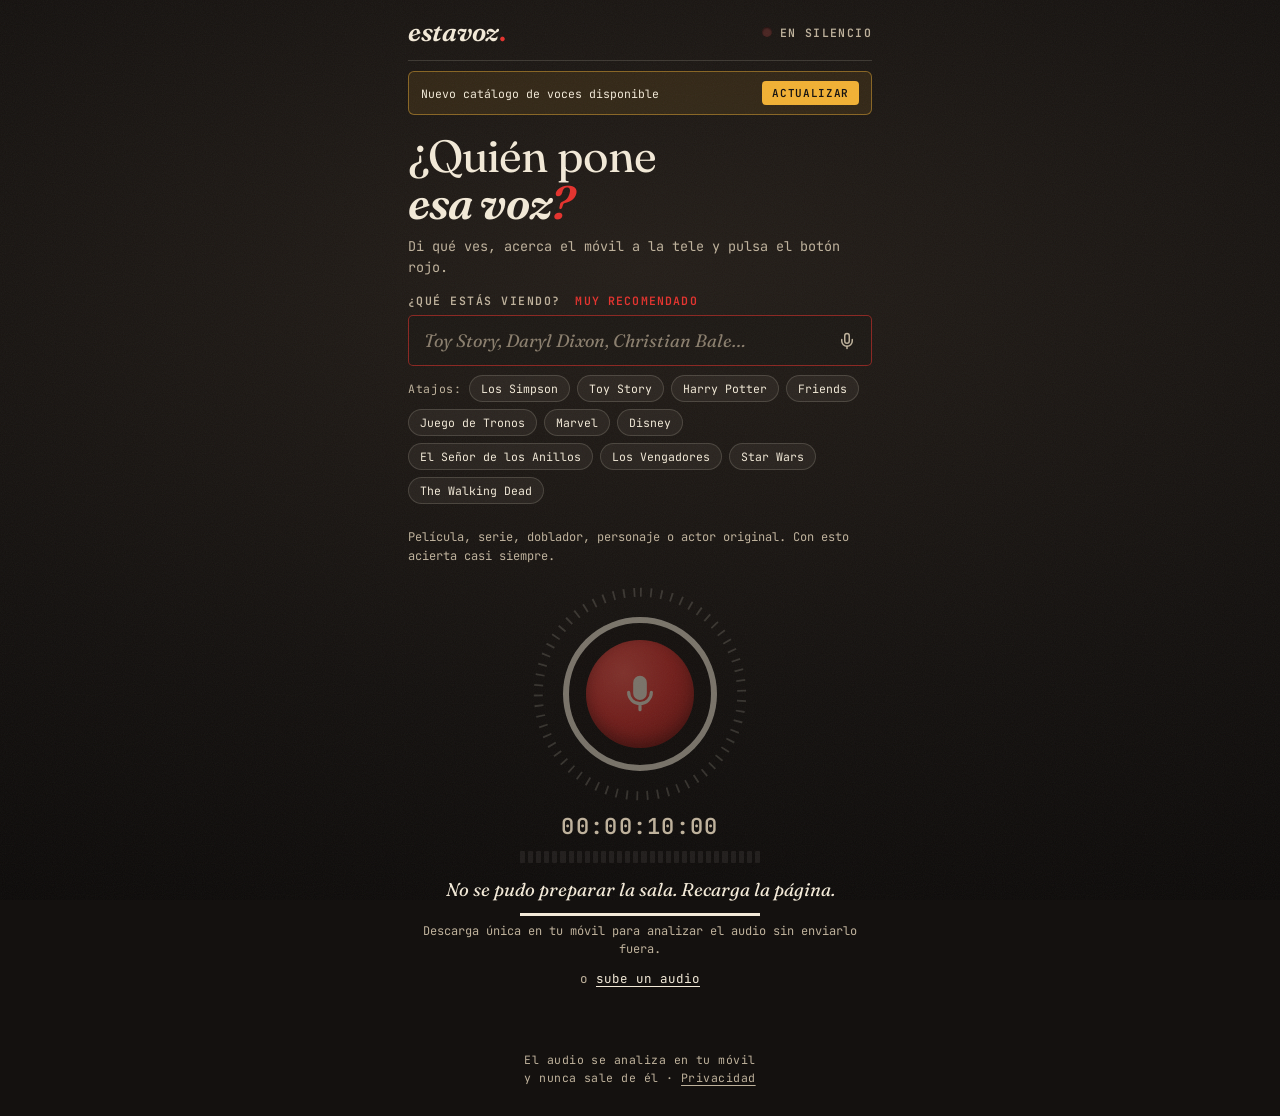
==== commit 87202c5b: "Mejorar reconocimiento (LDA reg=1.25, F0, k-NN), reparar/renovar web y actualizar SQL y despliegue" ====
--- a/frontend/index.html
+++ b/frontend/index.html
@@ -4,6 +4,7 @@
 <meta charset="utf-8">
 <!-- Activa el aislamiento entre orígenes (Hugging Face no manda la cabecera COEP) para poder usar
      varios núcleos del procesador. La primera visita recarga la página una vez. -->
+<script>window.coi = { coepCredentialless: () => Boolean(window.chrome) || !(window.chrome || window.netscape) };</script>
 <script src="coi-serviceworker.min.js"></script>
 <meta name="viewport" content="width=device-width, initial-scale=1, viewport-fit=cover">
 <title>Estavoz · ¿Quién pone esa voz?</title>
@@ -23,104 +24,159 @@
   :root {
     --tinta: #14110f;      /* negro cálido de cabina */
     --cabina: #1d1915;
-    --linea: rgba(243,234,216,.12);
+    --linea: rgba(243,234,216,.16);
     --papel: #f3ead8;      /* crema de guion */
-    --gris: #a69a86;
+    --gris: #bfb29c;       /* contraste reforzado para lectura cómoda en salón */
     --rojo: #e5322d;       /* piloto de grabación */
     --ambar: #f2b134;      /* vúmetro */
+    --verde: #5ec27e;      /* toma confirmada */
     --serif: Fraunces, Georgia, serif;
     --mono: "JetBrains Mono", ui-monospace, monospace;
     --nivel: 0;
   }
   * { box-sizing: border-box; -webkit-tap-highlight-color: transparent; }
   html, body { margin: 0; }
-  body { min-height: 100dvh; background: var(--tinta); color: var(--papel); font-family: var(--serif); overflow-x: hidden; }
-
-  /* viñeta de cabina + grano de película */
+  body { min-height: 100dvh; background: var(--tinta); color: var(--papel); font-family: var(--serif); overflow-x: hidden; -webkit-font-smoothing: antialiased; }
+  button:focus-visible, a:focus-visible, input:focus-visible, [tabindex]:focus-visible { outline: 2px solid var(--ambar); outline-offset: 2px; }
+
+  /* viñeta de cabina + grano sutil estático (evita repintados continuos de GPU en móvil) */
   body::before { content: ""; position: fixed; inset: 0; z-index: -2;
     background: radial-gradient(120% 80% at 50% 30%, #241e19 0%, var(--tinta) 60%, #0c0a09 100%); }
-  body::after { content: ""; position: fixed; inset: -50%; z-index: 9; pointer-events: none; opacity: .07;
-    background-image: url("data:image/svg+xml,%3Csvg xmlns='http://www.w3.org/2000/svg' width='200' height='200'%3E%3Cfilter id='n'%3E%3CfeTurbulence type='fractalNoise' baseFrequency='.9' numOctaves='3' stitchTiles='stitch'/%3E%3C/filter%3E%3Crect width='100%25' height='100%25' filter='url(%23n)'/%3E%3C/svg%3E");
-    animation: grano .9s steps(4) infinite; }
-  @keyframes grano { 25% { transform: translate(-3%, 2%); } 50% { transform: translate(2%, -3%); } 75% { transform: translate(-1%, -2%); } }
-
-  main { width: 100%; max-width: 460px; margin: 0 auto; padding: max(18px, env(safe-area-inset-top)) 16px 24px;
+  body::after { content: ""; position: fixed; inset: 0; z-index: 9; pointer-events: none; opacity: .05;
+    background-image: url("data:image/svg+xml,%3Csvg xmlns='http://www.w3.org/2000/svg' width='200' height='200'%3E%3Cfilter id='n'%3E%3CfeTurbulence type='fractalNoise' baseFrequency='.9' numOctaves='3' stitchTiles='stitch'/%3E%3C/filter%3E%3Crect width='100%25' height='100%25' filter='url(%23n)'/%3E%3C/svg%3E"); }
+
+  main { width: 100%; max-width: 500px; margin: 0 auto; padding: max(16px, env(safe-area-inset-top)) 18px 28px;
          display: flex; flex-direction: column; min-height: 100dvh; }
 
-  /* barra superior: marca + piloto */
-  .barra-sup { display: flex; justify-content: space-between; align-items: center; padding-bottom: 14px; border-bottom: 1px solid var(--linea); }
+  /* barra superior: marca + piloto + historial */
+  .barra-sup { display: flex; justify-content: space-between; align-items: center; gap: 10px; padding-bottom: 12px; border-bottom: 1px solid var(--linea); }
+  .barra-der { display: flex; align-items: center; gap: 10px; }
+  .btn-hist { background: rgba(243,234,216,.07); border: 1px solid var(--linea); color: var(--papel); border-radius: 999px;
+              padding: 5px 11px; font: 600 11px var(--mono); letter-spacing: .07em; text-transform: uppercase; cursor: pointer; }
+  .btn-hist:hover, .btn-hist.activo { color: var(--ambar); border-color: var(--ambar); }
+  #sala.soltando { outline: 2px dashed var(--ambar); outline-offset: -6px; border-radius: 8px; }
+  .aviso-actualizacion { margin-top: 10px; padding: 9px 12px; border-radius: 6px; border: 1px solid rgba(242,177,52,.45);
+                         background: rgba(242,177,52,.10); display: flex; align-items: center; justify-content: space-between; gap: 8px;
+                         font: 11.5px var(--mono); color: var(--papel); }
+  .aviso-actualizacion button { background: var(--ambar); color: #14110f; border: none; border-radius: 4px; padding: 5px 10px;
+                                font: 700 11px var(--mono); letter-spacing: .06em; text-transform: uppercase; cursor: pointer; }
   .marca { font-size: 26px; font-style: italic; font-weight: 600; letter-spacing: -.01em; }
   .marca b { color: var(--rojo); font-style: normal; }
-  .piloto { font: 600 11px var(--mono); letter-spacing: .14em; color: var(--gris); display: flex; align-items: center; gap: 8px; }
+  .piloto { font: 600 11.5px var(--mono); letter-spacing: .12em; color: var(--gris); display: flex; align-items: center; gap: 8px; }
   .piloto i { width: 10px; height: 10px; border-radius: 50%; background: #4a2522; box-shadow: inset 0 1px 2px rgba(0,0,0,.6); }
   .grabando .piloto { color: var(--papel); }
   .grabando .piloto i { background: var(--rojo); box-shadow: 0 0 12px 2px rgba(229,50,45,.8); animation: parpadea 1s steps(2) infinite; }
   .analizando .piloto i { background: var(--ambar); box-shadow: 0 0 12px 2px rgba(242,177,52,.6); }
   @keyframes parpadea { 50% { opacity: .35; } }
 
-  h1 { font-weight: 400; font-size: 46px; line-height: 1; letter-spacing: -.02em; margin: 34px 0 0; }
+  h1 { font-weight: 400; font-size: clamp(33px, 8.5vw, 45px); line-height: 1.04; letter-spacing: -.02em; margin: 18px 0 0; }
   h1 em { font-weight: 600; color: var(--papel); }
   h1 b { color: var(--rojo); font-weight: 600; font-style: italic; }
-  .indicacion { font: 400 13px/1.6 var(--mono); color: var(--gris); margin: 14px 0 0; }
+  .indicacion { font: 400 13.5px/1.55 var(--mono); color: var(--gris); margin: 9px 0 0; }
 
   /* pista: ¿qué estás viendo? */
-  .pista { margin-top: 22px; }
-  .pista label { font: 600 11px var(--mono); letter-spacing: .16em; color: var(--gris); display: block; margin-bottom: 8px; }
+  .pista { margin-top: 16px; }
+  .pista label { font: 600 11.5px var(--mono); letter-spacing: .13em; color: var(--gris); display: block; margin-bottom: 7px; }
   .pista-caja { position: relative; display: flex; align-items: center; }
-  .pista input { width: 100%; padding: 13px 44px 13px 14px; border-radius: 4px; border: 1px solid var(--linea); background: var(--cabina);
-                 color: var(--papel); font: italic 18px var(--serif); outline: none; border-color: rgba(229,50,45,.45); }
-  .pista input:focus { border-color: var(--rojo); }
-  .pista .recomendado { color: var(--rojo); font-weight: 600; letter-spacing: .12em; margin-left: 6px; }
+  .pista input { width: 100%; padding: 13px 78px 13px 15px; border-radius: 5px; border: 1px solid rgba(229,50,45,.55); background: var(--cabina);
+                 color: var(--papel); font: italic 18px var(--serif); outline: none; }
+  .pista input:focus { border-color: var(--rojo); box-shadow: 0 0 0 2px rgba(229,50,45,.18); }
+  .pista .recomendado { color: var(--rojo); font-weight: 600; letter-spacing: .10em; margin-left: 6px; }
+  .btn-limpiar-obra { position: absolute; right: 42px; background: none; border: none; color: var(--gris); cursor: pointer;
+                      padding: 6px 8px; font: 600 14px var(--mono); display: none; }
+  .btn-limpiar-obra:hover { color: var(--papel); }
   .btn-voz-obra { position: absolute; right: 10px; background: none; border: none; color: var(--gris); cursor: pointer; padding: 6px; border-radius: 50%; display: grid; place-items: center; transition: color .15s, background .15s; }
   .btn-voz-obra:hover { color: var(--papel); }
   .btn-voz-obra.escuchando { color: var(--rojo); animation: parpadea 1s infinite; }
-  .chips-pista { display: flex; gap: 6px; flex-wrap: wrap; align-items: center; margin-top: 8px; font: 11px var(--mono); color: var(--gris); }
-  .chips-pista span { letter-spacing: .08em; }
-  .chips-pista button { background: rgba(243,234,216,.05); border: 1px solid var(--linea); color: var(--papel); padding: 3px 8px; border-radius: 12px; font: 11px var(--mono); cursor: pointer; transition: background .12s, border-color .12s; }
-  .chips-pista button:hover, .chips-pista button.activo { border-color: var(--rojo); background: rgba(229,50,45,.15); }
-  .sin-pista { margin-top: 18px; padding: 12px 14px; border: 1px dashed rgba(229,50,45,.5); border-radius: 4px; }
-  .sin-pista p { margin: 0 0 10px; font: italic 17px/1.35 var(--serif); }
+  .chips-pista { display: flex; gap: 7px; flex-wrap: nowrap; overflow-x: auto; align-items: center; margin-top: 9px;
+                 padding-bottom: 3px; font: 11.5px var(--mono); color: var(--gris); scrollbar-width: none; -webkit-overflow-scrolling: touch; }
+  @media (min-width: 480px) { .chips-pista { flex-wrap: wrap; overflow-x: visible; } }
+  .chips-pista::-webkit-scrollbar { display: none; }
+  .chips-pista span, .chips-pista button { flex: 0 0 auto; white-space: nowrap; }
+  .chips-pista span { letter-spacing: .06em; }
+  .chips-pista button { background: rgba(243,234,216,.06); border: 1px solid var(--linea); color: var(--papel); padding: 5px 11px; border-radius: 999px; font: 11.5px var(--mono); cursor: pointer; transition: background .12s, border-color .12s; }
+  .chips-pista button:hover, .chips-pista button.activo { border-color: var(--rojo); background: rgba(229,50,45,.18); }
+  .sin-pista { margin-top: 18px; padding: 13px 15px; border: 1px dashed rgba(229,50,45,.55); border-radius: 5px; background: rgba(229,50,45,.04); }
+  .sin-pista p { margin: 0 0 10px; font: italic 17.5px/1.4 var(--serif); }
   .sin-pista button { font: 600 12px var(--mono); letter-spacing: .08em; padding: 10px 14px; border-radius: 4px; cursor: pointer;
                       background: transparent; color: var(--papel); border: 1px solid var(--rojo); }
-  .pista input::placeholder { color: #6f6556; }
-  .pista .nota { font: 11px/1.5 var(--mono); color: var(--gris); margin-top: 6px; min-height: 1.5em; }
-  .sugerencias { display: grid; gap: 4px; margin-top: 6px; }
-  .sugerencias button { display: grid; grid-template-columns: 1fr auto; gap: 2px 10px; text-align: left; cursor: pointer;
-                        padding: 9px 12px; border-radius: 4px; border: 1px solid var(--linea); background: var(--cabina); color: var(--papel); }
-  .sugerencias button:active { border-color: var(--gris); }
-  .sugerencias .tipo { grid-column: 1 / -1; font: 600 10px var(--mono); letter-spacing: .14em; color: var(--gris); }
-  .sugerencias .txt { font: italic 17px var(--serif); }
-  .sugerencias .n { font: 11px var(--mono); color: var(--gris); align-self: center; }
-  .acierto-pista { background: rgba(229,50,45,.08); margin: 0 -8px; padding: 11px 8px !important; border-radius: 4px; }
-  .aviso-dialogo { background: rgba(242,177,52,.1); border: 1px solid rgba(242,177,52,.35); border-radius: 6px; padding: 14px 16px; margin-bottom: 14px; }
-  .aviso-dialogo p { margin: 6px 0 10px; font-size: 15px; color: var(--papel); }
+  .pista input::placeholder { color: #8a7e6d; }
+  .pista .nota { font: 12px/1.55 var(--mono); color: var(--gris); margin-top: 7px; min-height: 1.5em; }
+  .sugerencias { display: grid; gap: 5px; margin-top: 6px; }
+  .sugerencias button { display: grid; grid-template-columns: 1fr auto; gap: 3px 10px; text-align: left; cursor: pointer;
+                        padding: 10px 13px; border-radius: 5px; border: 1px solid var(--linea); background: var(--cabina); color: var(--papel); }
+  .sugerencias button:hover, .sugerencias button:active { border-color: var(--ambar); background: rgba(243,234,216,.04); }
+  .sugerencias .tipo { grid-column: 1 / -1; font: 600 11px var(--mono); letter-spacing: .11em; color: var(--ambar); }
+  .sugerencias .txt { font: italic 18px var(--serif); }
+  .sugerencias .n { font: 11.5px var(--mono); color: var(--gris); align-self: center; }
+  .reparto-pista-wrap { margin-top: 8px; }
+  .btn-reparto-toggle { background: none; border: 1px solid var(--linea); color: var(--ambar); border-radius: 999px;
+                        padding: 5px 11px; font: 600 11px var(--mono); letter-spacing: .06em; cursor: pointer; }
+  .btn-reparto-toggle:hover { border-color: var(--ambar); background: rgba(242,177,52,.10); }
+  .reparto-chips { display: flex; flex-wrap: wrap; gap: 6px; margin-top: 8px; }
+  .reparto-chips button { background: rgba(243,234,216,.06); border: 1px solid var(--linea); color: var(--papel);
+                          border-radius: 999px; padding: 5px 11px; font: 11.5px var(--mono); cursor: pointer; }
+  .reparto-chips button:hover { border-color: var(--ambar); color: var(--ambar); }
+  .pistas-activas { display: flex; flex-wrap: wrap; gap: 6px; margin-top: 8px; }
+  .chip-pista-activa { display: inline-flex; align-items: center; gap: 6px; background: rgba(229,50,45,.16);
+                       border: 1px solid var(--rojo); color: var(--papel); border-radius: 999px; padding: 5px 11px;
+                       font: 600 11.5px var(--mono); }
+  .chip-pista-activa button { background: none; border: none; color: var(--gris); cursor: pointer; padding: 0 0 0 2px;
+                              font: 700 13px var(--mono); line-height: 1; }
+  .chip-pista-activa button:hover { color: var(--papel); }
+  .aviso-gemelo { margin-top: 12px; padding: 11px 13px; border-radius: 5px; background: rgba(242,177,52,.10);
+                  border: 1px solid rgba(242,177,52,.42); font: 12px/1.5 var(--mono); color: var(--papel);
+                  display: flex; align-items: center; justify-content: space-between; gap: 8px; flex-wrap: wrap; }
+  .aviso-gemelo button { background: rgba(242,177,52,.18); border: 1px solid var(--ambar); color: var(--ambar);
+                         border-radius: 4px; padding: 5px 10px; font: 600 11px var(--mono); cursor: pointer; }
+  .panel-recorte { margin-top: 12px; padding: 13px 15px; background: rgba(20,17,15,.72); border: 1px solid var(--linea); border-radius: 6px; }
+  .canvas-recorte { width: 100%; height: 54px; display: block; margin: 8px 0; border-radius: 4px; background: rgba(243,234,216,.04); cursor: ew-resize; touch-action: none; }
+  .rangos-recorte { display: grid; grid-template-columns: 1fr 1fr; gap: 10px; margin-top: 6px; font: 11.5px var(--mono); color: var(--gris); }
+  .rangos-recorte input[type="range"] { width: 100%; accent-color: var(--ambar); cursor: pointer; }
+  .recorte-btns { display: flex; gap: 8px; margin-top: 10px; flex-wrap: wrap; }
+  .panel-cara-a-cara { margin-top: 14px; padding: 14px; background: rgba(20,17,15,.78); border: 1px solid rgba(242,177,52,.42); border-radius: 6px; }
+  .grid-cara { display: grid; grid-template-columns: 1fr 1fr; gap: 10px; margin-top: 10px; }
+  @media (max-width: 440px) { .grid-cara { grid-template-columns: 1fr; } }
+  .col-cara { background: var(--cabina); border: 1px solid var(--linea); border-radius: 5px; padding: 12px; display: flex; flex-direction: column; gap: 8px; }
+  .col-cara .cab-cara { display: flex; align-items: center; gap: 10px; }
+  .col-cara .nom-cara { font-size: 18.5px; font-weight: 600; line-height: 1.12; }
+  .col-cara .roles-cara { list-style: none; padding: 0; margin: 0; font-size: 13.5px; color: var(--papel); display: grid; gap: 5px; }
+  .col-cara .roles-cara span { display: block; font: 11px var(--mono); color: var(--gris); }
+  .diagnostico-acustico { display: flex; flex-wrap: wrap; gap: 6px; margin-top: 10px; }
+  .tele-pill { font: 600 11px var(--mono); letter-spacing: .07em; text-transform: uppercase; padding: 4px 8px;
+               border-radius: 4px; background: rgba(243,234,216,.07); border: 1px solid var(--linea); color: var(--gris); }
+  .tele-pill.aviso { color: var(--ambar); border-color: rgba(242,177,52,.45); background: rgba(242,177,52,.10); }
+  .acierto-pista { background: rgba(229,50,45,.10); margin: 0 -8px; padding: 11px 8px !important; border-radius: 4px; }
+  .aviso-dialogo { background: rgba(242,177,52,.1); border: 1px solid rgba(242,177,52,.38); border-radius: 6px; padding: 14px 16px; margin-bottom: 14px; }
+  .aviso-dialogo p { margin: 6px 0 10px; font-size: 15.5px; line-height: 1.45; color: var(--papel); }
   .turnos-dialogo { display: grid; grid-template-columns: 1fr 1fr; gap: 10px; }
   @media (max-width: 520px) { .turnos-dialogo { grid-template-columns: 1fr; } }
-  .turno-box { background: var(--cabina); border: 1px solid var(--linea); border-radius: 4px; padding: 10px 12px; }
-  .turno-box .etiqueta-turno { display: block; font: 600 10px var(--mono); letter-spacing: .12em; color: var(--gris); margin-bottom: 4px; }
-  .turno-box strong { font-size: 16px; color: var(--papel); }
+  .turno-box { background: var(--cabina); border: 1px solid var(--linea); border-radius: 4px; padding: 11px 13px; display: flex; flex-direction: column; gap: 5px; }
+  .turno-box .etiqueta-turno { display: block; font: 600 11px var(--mono); letter-spacing: .10em; color: var(--gris); }
+  .turno-box strong { font-size: 17px; color: var(--papel); }
+  .turno-box .turno-pie { display: flex; align-items: center; justify-content: space-between; gap: 8px; margin-top: 2px; }
 
   /* botón de grabación */
-  .escena { position: relative; width: 240px; height: 240px; margin: 34px auto 16px; display: grid; place-items: center; }
-  .progreso { position: absolute; inset: 0; transform: rotate(-90deg); }
+  .escena { position: relative; width: 216px; height: 216px; margin: 20px auto 10px; display: grid; place-items: center; }
+  .progreso { position: absolute; inset: 0; width: 100%; height: 100%; transform: rotate(-90deg); }
   .progreso circle { fill: none; }
   .progreso .marcas { stroke: var(--linea); stroke-width: 10; stroke-dasharray: 2 9.5; }
   .progreso .barra { stroke: var(--rojo); stroke-width: 10; stroke-dasharray: 735; stroke-dashoffset: 735; opacity: 0; }
   .grabando .progreso .barra { opacity: 1; }
 
-  #btn { position: relative; width: 168px; height: 168px; border-radius: 50%; cursor: pointer; font: inherit;
+  #btn { position: relative; width: 154px; height: 154px; border-radius: 50%; cursor: pointer; font: inherit;
          border: 6px solid var(--papel); background: var(--tinta); display: grid; place-items: center; padding: 0;
          transition: transform .2s ease, opacity .3s; }
-  #btn .rec { width: 118px; height: 118px; border-radius: 50%; display: grid; place-items: center;
+  #btn .rec { width: 108px; height: 108px; border-radius: 50%; display: grid; place-items: center;
               background: radial-gradient(circle at 35% 30%, #ff5a4f, var(--rojo) 45%, #9e1612);
               box-shadow: inset 0 -6px 14px rgba(0,0,0,.35), 0 0 calc(var(--nivel) * 60px) calc(var(--nivel) * 10px) rgba(229,50,45,.7);
               transform: scale(calc(1 + var(--nivel) * .08)); transition: transform .08s; }
-  #btn svg { width: 46px; height: 46px; }
+  #btn svg { width: 42px; height: 42px; }
   #btn:active { transform: scale(.97); }
   #btn:disabled { cursor: default; opacity: .45; }
   .grabando #btn, .analizando #btn { opacity: 1; }
   .grabando #btn { border-color: var(--rojo); cursor: pointer; }
-  .grabando #btn .rec { border-radius: 20px; width: 76px; height: 76px; transition: all .2s; }
+  .grabando #btn .rec { border-radius: 20px; width: 72px; height: 72px; transition: all .2s; }
   .grabando #btn svg { display: none; }
   .grabando #btn::after {
     content: "PARAR";
@@ -133,82 +189,116 @@
   .analizando #btn .rec { background: radial-gradient(circle at 35% 30%, #ffd27a, var(--ambar) 45%, #a8700b); animation: late 1s ease-in-out infinite; }
   @keyframes late { 50% { transform: scale(.92); } }
 
-  /* código de tiempo y vúmetro */
+  /* código de tiempo, forma de onda en vivo y vúmetro */
   .tc { text-align: center; font: 600 22px var(--mono); letter-spacing: .06em; color: var(--gris); }
   .grabando .tc { color: var(--papel); }
-  .vu { display: grid; grid-template-columns: repeat(30, 1fr); gap: 3px; width: 240px; margin: 12px auto 0; }
+  #onda { display: none; width: 240px; height: 26px; margin: 10px auto 0; border-radius: 3px; background: rgba(243,234,216,.03); }
+  .grabando #onda { display: block; }
+  .vu { display: grid; grid-template-columns: repeat(30, 1fr); gap: 3px; width: 240px; margin: 10px auto 0; }
   .vu i { height: 12px; border-radius: 1px; background: rgba(243,234,216,.08); transition: background .06s; }
   .vu i.on { background: var(--ambar); }
   .vu i.on:nth-child(n+24) { background: var(--rojo); }
 
-  #estado { margin-top: 18px; min-height: 26px; text-align: center; font-size: 19px; font-style: italic; }
+  #estado { margin-top: 14px; min-height: 26px; text-align: center; font-size: 18.5px; line-height: 1.4; font-style: italic; }
+  .nota-carga { text-align: center; font: 12px/1.55 var(--mono); color: var(--gris); margin-top: 6px; }
   .carga { width: 240px; height: 3px; margin: 10px auto 0; background: var(--linea); }
   .carga div { height: 100%; width: 0; background: var(--papel); transition: width .2s; }
-  .subir { margin-top: 10px; text-align: center; font: 12px var(--mono); color: var(--gris); }
+  .subir { margin-top: 11px; text-align: center; font: 12.5px var(--mono); color: var(--gris); }
   .subir label { color: var(--papel); cursor: pointer; text-decoration: underline; text-underline-offset: 3px; }
 
-  /* resultados: ficha de toma */
-  #resultados { margin-top: 28px; display: grid; gap: 14px; }
-  .ficha { background: var(--cabina); border: 1px solid var(--linea); border-radius: 6px; padding: 20px; animation: entra .5s cubic-bezier(.2,.8,.2,1) both; }
+  /* resultados: ficha de toma y 3 estados */
+  #resultados { margin-top: 24px; display: grid; gap: 15px; }
+  .ficha { background: var(--cabina); border: 1px solid var(--linea); border-radius: 7px; padding: 22px; animation: entra .5s cubic-bezier(.2,.8,.2,1) both; }
   @keyframes entra { from { opacity: 0; transform: translateY(14px); } }
   .ficha.principal { border-top: 3px solid var(--rojo); }
-  .rotulo { font: 600 11px var(--mono); letter-spacing: .16em; color: var(--gris); display: flex; justify-content: space-between; }
+  .ficha.principal.estado-identificado { border-top-color: var(--verde); }
+  .ficha.principal.estado-dudoso { border-top-color: var(--ambar); }
+  .ficha.principal.estado-desconocido { border-top-color: var(--gris); }
+  .badge-estado { display: inline-block; padding: 3px 8px; border-radius: 3px; font: 700 11px var(--mono); letter-spacing: .09em; }
+  .badge-estado.ok { background: rgba(94,194,126,.16); color: var(--verde); border: 1px solid rgba(94,194,126,.45); }
+  .badge-estado.duda { background: rgba(242,177,52,.15); color: var(--ambar); border: 1px solid rgba(242,177,52,.45); }
+  .badge-estado.desc { background: rgba(243,234,216,.08); color: var(--gris); border: 1px solid var(--linea); }
+  .consejos-desc { margin: 12px 0 0; padding-left: 18px; font: 13px/1.65 var(--mono); color: var(--gris); }
+  .consejos-desc li { margin: 5px 0; }
+  .rotulo { font: 600 11.5px var(--mono); letter-spacing: .12em; color: var(--gris); display: flex; justify-content: space-between; align-items: center; gap: 8px; }
   .quien { display: flex; gap: 16px; align-items: flex-end; margin-top: 16px; }
-  .foto { flex-shrink: 0; width: 96px; height: 110px; border-radius: 3px; object-fit: cover; object-position: top;
-          filter: grayscale(1) sepia(.35) contrast(1.1) brightness(.95); }
-  .foto.ini { display: grid; place-items: center; background: var(--papel); color: var(--tinta); font: italic 600 38px var(--serif); filter: none; }
-  .foto.peq { width: 44px; height: 50px; font-size: 19px; }
-  .nombre { font-size: 34px; font-weight: 600; line-height: 1; letter-spacing: -.02em; }
-  .dato { font: 12px var(--mono); color: var(--gris); margin-top: 8px; }
-  .medidor { margin-top: 22px; }
-  .medidor .rotulo b { color: var(--papel); font-size: 13px; }
+  .foto { flex-shrink: 0; width: 96px; height: 112px; border-radius: 4px; object-fit: cover; object-position: top;
+          filter: grayscale(1) sepia(.35) contrast(1.1) brightness(.95); transition: filter .25s ease; }
+  .foto:hover, .foto.color { filter: none; }
+  .foto.ini { display: grid; place-items: center; background: linear-gradient(155deg, #2d251e 0%, #191512 100%);
+              color: var(--papel); border: 1px solid rgba(243,234,216,.24); font: italic 600 36px var(--serif); filter: none; }
+  .foto.peq { width: 46px; height: 52px; font-size: 18px; }
+  .nombre { font-size: 32px; font-weight: 600; line-height: 1.06; letter-spacing: -.02em; }
+  .dato { font: 12.5px/1.5 var(--mono); color: var(--gris); margin-top: 8px; }
+  .medidor { margin-top: 20px; }
+  .medidor .rotulo b { color: var(--papel); font-size: 15.5px; letter-spacing: .04em; }
   .leds { display: grid; grid-template-columns: repeat(20, 1fr); gap: 3px; margin-top: 8px; }
-  .leds i { height: 14px; border-radius: 1px; background: rgba(243,234,216,.08); }
+  .leds i { height: 15px; border-radius: 2px; background: rgba(243,234,216,.09); }
   .leds i.on { background: var(--ambar); animation: enciende .25s both; }
-  @keyframes enciende { from { background: rgba(243,234,216,.08); } }
+  @keyframes enciende { from { background: rgba(243,234,216,.09); } }
   .guion { list-style: none; margin: 10px 0 0; padding: 0; }
-  .guion li { padding: 11px 0; border-bottom: 1px dashed var(--linea); }
+  .guion li { padding: 12px 0; border-bottom: 1px dashed var(--linea); transition: background .12s; }
   .guion li:last-child { border-bottom: 0; }
-  .guion .personaje { font-size: 18px; font-style: italic; }
-  .guion .obra { display: block; font: 11px var(--mono); letter-spacing: .06em; color: var(--gris); margin-top: 3px; text-transform: uppercase; }
-  .acciones { display: flex; gap: 10px; margin-top: 18px; }
-  .acciones button { flex: 1; padding: 14px 10px; border-radius: 4px; font: 600 12px var(--mono); letter-spacing: .12em; text-transform: uppercase; cursor: pointer;
-                     background: transparent; color: var(--papel); border: 1px solid var(--papel); }
+  .guion li.filtrable { cursor: pointer; padding-left: 4px; padding-right: 4px; border-radius: 4px; }
+  .guion li.filtrable:hover { background: rgba(243,234,216,.04); }
+  .guion li.filtrable:hover .obra { color: var(--ambar); }
+  .guion .obra-ir { float: right; opacity: .55; font-size: 11px; margin-left: 6px; }
+  .guion li.filtrable:hover .obra-ir { opacity: 1; color: var(--ambar); }
+  .guion .personaje { font-size: 19px; font-style: italic; line-height: 1.25; display: block; }
+  .guion .obra { display: block; font: 12px/1.45 var(--mono); letter-spacing: .05em; color: var(--gris); margin-top: 4px; text-transform: uppercase; transition: color .12s; }
+  .acciones { display: flex; gap: 10px; margin-top: 18px; flex-wrap: wrap; }
+  .acciones button { flex: 1; min-width: 120px; padding: 13px 12px; border-radius: 5px; font: 600 12px var(--mono); letter-spacing: .11em; text-transform: uppercase; cursor: pointer;
+                     background: transparent; color: var(--papel); border: 1px solid var(--papel); transition: background .15s, border-color .15s; }
+  .acciones button:hover { background: rgba(243,234,216,.08); }
   .acciones button.prim { background: var(--rojo); border-color: var(--rojo); }
+  .acciones button.prim:hover { background: #f03c37; }
   .acciones button.sec { border-color: var(--ambar); color: var(--ambar); }
   .acciones button.sec:hover { background: rgba(242,177,52,.12); }
-  .verificacion-actor { display: flex; align-items: center; justify-content: space-between; gap: 10px; margin-top: 18px; padding: 12px 14px; background: rgba(243,234,216,.04); border: 1px solid var(--linea); border-radius: 6px; flex-wrap: wrap; }
-  .btn-muestra { display: inline-flex; align-items: center; gap: 8px; background: rgba(243,234,216,.08); color: var(--papel); border: 1px solid var(--linea); border-radius: 4px; padding: 8px 12px; font: 600 11px var(--mono); letter-spacing: .08em; text-transform: uppercase; cursor: pointer; transition: background .15s, border-color .15s; }
+  .acciones-util { display: flex; gap: 8px; margin-top: 10px; flex-wrap: wrap; }
+  .acciones-util button { flex: 1; min-width: 120px; padding: 9px 10px; border-radius: 4px; font: 600 11px var(--mono); letter-spacing: .08em; text-transform: uppercase; cursor: pointer;
+                          background: rgba(243,234,216,.04); color: var(--gris); border: 1px solid var(--linea); transition: color .15s, border-color .15s, background .15s; }
+  .acciones-util button:hover { color: var(--papel); border-color: var(--ambar); background: rgba(243,234,216,.08); }
+  .verificacion-actor { display: flex; align-items: center; justify-content: space-between; gap: 8px; margin-top: 18px; padding: 12px 14px; background: rgba(243,234,216,.04); border: 1px solid var(--linea); border-radius: 6px; flex-wrap: wrap; }
+  .verificacion-btns { display: flex; align-items: center; gap: 8px; flex-wrap: wrap; }
+  .btn-muestra { display: inline-flex; align-items: center; gap: 7px; background: rgba(243,234,216,.08); color: var(--papel); border: 1px solid var(--linea); border-radius: 4px; padding: 8px 11px; font: 600 11.5px var(--mono); letter-spacing: .06em; text-transform: uppercase; cursor: pointer; transition: background .15s, border-color .15s; }
   .btn-muestra:hover { background: rgba(243,234,216,.14); border-color: var(--papel); }
+  .btn-muestra.mini { padding: 5px 9px; font-size: 11px; }
   .btn-muestra svg { flex-shrink: 0; }
   .enlace-ficha { font: 12px var(--mono); color: var(--gris); text-decoration: underline; text-underline-offset: 3px; }
   .enlace-ficha:hover { color: var(--papel); }
-  .otro { display: flex; align-items: center; gap: 14px; padding: 10px 0; border-bottom: 1px dashed var(--linea); }
-  .otro { display: flex; align-items: center; gap: 14px; padding: 10px 0; border-bottom: 1px dashed var(--linea); cursor: pointer; transition: background .12s; }
-  .otro:hover { background: rgba(243,234,216,.03); }
-  .otro:last-child { border-bottom: 0; padding-bottom: 0; }
-  .otro .n { font-size: 20px; font-weight: 600; }
-  .otro .pct { margin-left: auto; font: 600 13px var(--mono); color: var(--gris); }
+  .otro { display: flex; align-items: center; gap: 10px; padding: 11px 6px; border-bottom: 1px dashed var(--linea); cursor: pointer; transition: background .12s; border-radius: 4px; }
+  .otro:hover { background: rgba(243,234,216,.04); }
+  .otro:last-child { border-bottom: 0; padding-bottom: 2px; }
+  .otro .n { font-size: 19.5px; font-weight: 600; min-width: 0; overflow: hidden; text-overflow: ellipsis; }
+  .otro .pct { margin-left: auto; font: 600 13.5px var(--mono); color: var(--gris); flex-shrink: 0; }
   .vozh { display: flex; flex-wrap: wrap; gap: 6px; margin-top: 14px; align-items: center; }
-  .vozh .rot { font: 600 10px var(--mono); letter-spacing: .12em; color: var(--gris); margin-right: 4px; }
-  .vozh button { background: rgba(243,234,216,.06); border: 1px solid var(--linea); color: var(--papel); border-radius: 999px; padding: 3px 9px; font: 11px var(--mono); cursor: pointer; }
+  .vozh .rot { font: 600 11px var(--mono); letter-spacing: .10em; color: var(--gris); margin-right: 4px; }
+  .vozh button { background: rgba(243,234,216,.06); border: 1px solid var(--linea); color: var(--papel); border-radius: 999px; padding: 5px 11px; font: 11.5px var(--mono); cursor: pointer; }
   .vozh button:hover { border-color: var(--ambar); color: var(--ambar); }
-  .badge-tipo { display: inline-block; font: 600 9px var(--mono); letter-spacing: .1em; text-transform: uppercase; color: var(--ambar); border: 1px solid rgba(242,177,52,.35); border-radius: 3px; padding: 1px 5px; margin-right: 6px; vertical-align: 1px; }
+  .badge-tipo { display: inline-block; font: 600 10.5px var(--mono); letter-spacing: .08em; text-transform: uppercase; color: var(--ambar); border: 1px solid rgba(242,177,52,.4); border-radius: 3px; padding: 1px 5px; margin-right: 6px; vertical-align: 1px; }
+  .panel-historial { margin-top: 14px; background: var(--cabina); border: 1px solid var(--linea); border-radius: 6px; padding: 14px 16px; }
+  .hist-lista { list-style: none; margin: 10px 0 0; padding: 0; display: grid; gap: 8px; max-height: 280px; overflow-y: auto; }
+  .hist-item { display: flex; align-items: center; justify-content: space-between; gap: 10px; padding: 9px 11px; border: 1px solid var(--linea);
+               border-radius: 4px; background: rgba(243,234,216,.03); cursor: pointer; text-align: left; color: var(--papel); width: 100%; }
+  .hist-item:hover { border-color: var(--ambar); }
+  .hist-item strong { font-size: 16.5px; display: block; }
+  .hist-item span { font: 11.5px var(--mono); color: var(--gris); }
+  .hist-limpiar { background: none; border: none; color: var(--gris); font: 11.5px var(--mono); text-decoration: underline; cursor: pointer; }
   .filmografia-box { margin-top: 18px; border-top: 1px dashed var(--linea); padding-top: 16px; }
-  .btn-explorar { width: 100%; padding: 11px 14px; border-radius: 4px; border: 1px solid var(--linea); background: rgba(243,234,216,.04); color: var(--papel); font: 600 11px var(--mono); letter-spacing: .1em; text-transform: uppercase; cursor: pointer; display: flex; justify-content: space-between; align-items: center; }
-  .btn-explorar:hover { border-color: var(--papel); background: rgba(243,234,216,.08); }
+  .btn-explorar { width: 100%; padding: 12px 14px; border-radius: 5px; border: 1px solid var(--linea); background: rgba(243,234,216,.05); color: var(--papel); font: 600 11.5px var(--mono); letter-spacing: .09em; text-transform: uppercase; cursor: pointer; display: flex; justify-content: space-between; align-items: center; }
+  .btn-explorar:hover { border-color: var(--papel); background: rgba(243,234,216,.09); }
   .filmografia-panel { margin-top: 12px; }
   .filmo-tabs { display: flex; flex-wrap: wrap; gap: 6px; margin-bottom: 10px; }
-  .filmo-tabs button { background: rgba(243,234,216,.05); border: 1px solid var(--linea); color: var(--gris); padding: 4px 9px; border-radius: 999px; font: 11px var(--mono); cursor: pointer; }
+  .filmo-tabs button { background: rgba(243,234,216,.05); border: 1px solid var(--linea); color: var(--gris); padding: 5px 10px; border-radius: 999px; font: 11.5px var(--mono); cursor: pointer; }
   .filmo-tabs button.activo { border-color: var(--rojo); color: var(--papel); background: rgba(229,50,45,.18); }
-  .filmo-busca { width: 100%; padding: 9px 12px; border-radius: 4px; border: 1px solid var(--linea); background: var(--tinta); color: var(--papel); font: 13px var(--mono); outline: none; margin-bottom: 8px; }
+  .filmo-busca { width: 100%; padding: 10px 12px; border-radius: 4px; border: 1px solid var(--linea); background: var(--tinta); color: var(--papel); font: 13.5px var(--mono); outline: none; margin-bottom: 8px; }
   .filmo-busca:focus { border-color: var(--ambar); }
   .filmo-lista { list-style: none; margin: 0; padding: 0; max-height: 360px; overflow-y: auto; }
-  .filmo-lista li { padding: 8px 0; border-bottom: 1px dashed var(--linea); }
+  .filmo-lista li { padding: 9px 0; border-bottom: 1px dashed var(--linea); }
   .filmo-lista li:last-child { border-bottom: 0; }
-  .filmo-lista .pers { font-size: 16px; font-style: italic; }
-  .filmo-lista .meta { display: block; font: 11px var(--mono); color: var(--gris); margin-top: 2px; }
-  .btn-mas-filmo { width: 100%; margin-top: 8px; padding: 8px; background: transparent; border: 1px dashed var(--linea); border-radius: 4px; color: var(--gris); font: 600 11px var(--mono); cursor: pointer; }
+  .filmo-lista .pers { font-size: 16.5px; font-style: italic; }
+  .filmo-lista .meta { display: block; font: 11.5px/1.45 var(--mono); color: var(--gris); margin-top: 3px; }
+  .btn-mas-filmo { width: 100%; margin-top: 8px; padding: 9px; background: transparent; border: 1px dashed var(--linea); border-radius: 4px; color: var(--gris); font: 600 11.5px var(--mono); cursor: pointer; }
   .btn-mas-filmo:hover { color: var(--papel); border-color: var(--gris); }
   .turno-box { cursor: pointer; transition: border-color .15s; }
   .turno-box:hover { border-color: var(--ambar); }
@@ -219,10 +309,10 @@
                                       background: transparent; color: var(--papel); border: 1px solid var(--linea); cursor: pointer; }
   .pregunta button:active { background: var(--linea); }
   .pregunta input { flex: 1; min-width: 0; cursor: text; letter-spacing: 0; font-weight: 400; }
-  .pregunta .nota { font: 11px/1.5 var(--mono); color: var(--gris); margin-top: 10px; }
+  .pregunta .nota { font: 11.5px/1.55 var(--mono); color: var(--gris); margin-top: 10px; }
   .pregunta .gracias { font-style: italic; font-size: 17px; }
   footer a { color: var(--gris); text-underline-offset: 3px; }
-  footer { margin-top: auto; padding-top: 40px; font: 11px/1.6 var(--mono); color: var(--gris); text-align: center; letter-spacing: .04em; }
+  footer { margin-top: auto; padding-top: 40px; font: 11.5px/1.6 var(--mono); color: var(--gris); text-align: center; letter-spacing: .04em; }
 
   @media (prefers-reduced-motion: reduce) { *, *::before, *::after { animation: none !important; transition: none !important; } }
 </style>
@@ -231,16 +321,25 @@
 <main id="sala">
   <div class="barra-sup">
     <div class="marca">estavoz<b>.</b></div>
-    <div class="piloto"><i></i><span id="piloto">EN SILENCIO</span></div>
+    <div class="barra-der">
+      <button id="btnHistorial" type="button" class="btn-hist" hidden aria-expanded="false" onclick="alternarHistorial()">Historial</button>
+      <div class="piloto"><i></i><span id="piloto">EN SILENCIO</span></div>
+    </div>
   </div>
+  <section id="panelHistorial" class="panel-historial" hidden></section>
+  <div id="avisoActualizacion" class="aviso-actualizacion" hidden>
+    <span>Nuevo catálogo de voces disponible</span>
+    <button type="button" onclick="actualizarCatalogo()">Actualizar</button>
+  </div>
 
   <h1>¿Quién pone<br><em>esa voz</em><b>?</b></h1>
-  <p class="indicacion">Escribe qué estás viendo, acerca el móvil a la tele y pulsa el botón rojo.</p>
+  <p class="indicacion">Di qué ves, acerca el móvil a la tele y pulsa el botón rojo.</p>
 
   <div class="pista">
     <label for="obra">¿QUÉ ESTÁS VIENDO? <span class="recomendado">MUY RECOMENDADO</span></label>
     <div class="pista-caja">
       <input id="obra" type="text" enterkeyhint="search" autocomplete="off" placeholder="Toy Story, Daryl Dixon, Christian Bale…">
+      <button id="btnLimpiarObra" type="button" class="btn-limpiar-obra" title="Limpiar película o serie" aria-label="Limpiar">✕</button>
       <button id="btnVozObra" type="button" class="btn-voz-obra" title="Dictar película o serie por voz" aria-label="Dictar por voz">
         <svg viewBox="0 0 24 24" width="18" height="18" fill="none" stroke="currentColor" stroke-width="2" stroke-linecap="round"><path d="M12 2a3 3 0 0 0-3 3v7a3 3 0 0 0 6 0V5a3 3 0 0 0-3-3z"/><path d="M19 10v2a7 7 0 0 1-14 0v-2"/><line x1="12" y1="19" x2="12" y2="22"/></svg>
       </button>
@@ -248,19 +347,24 @@
     <div class="chips-pista" id="chipsPista">
       <span>Atajos:</span>
       <button type="button" data-obra="Los Simpson">Los Simpson</button>
+      <button type="button" data-obra="Toy Story">Toy Story</button>
+      <button type="button" data-obra="Harry Potter">Harry Potter</button>
+      <button type="button" data-obra="Friends">Friends</button>
       <button type="button" data-obra="Juego de Tronos">Juego de Tronos</button>
-      <button type="button" data-obra="Harry Potter">Harry Potter</button>
-      <button type="button" data-obra="El Señor de los Anillos">El Señor de los Anillos</button>
-      <button type="button" data-obra="Friends">Friends</button>
       <button type="button" data-obra="Marvel">Marvel</button>
       <button type="button" data-obra="Disney">Disney</button>
-      <button type="button" data-obra="Toy Story">Toy Story</button>
+      <button type="button" data-obra="El Señor de los Anillos">El Señor de los Anillos</button>
       <button type="button" data-obra="Los Vengadores">Los Vengadores</button>
       <button type="button" data-obra="Star Wars">Star Wars</button>
       <button type="button" data-obra="The Walking Dead">The Walking Dead</button>
     </div>
+    <div id="pistasActivasWrap" class="pistas-activas" hidden></div>
     <div class="sugerencias" id="sugerencias"></div>
-    <div class="nota" id="notaObra">Película, serie, personaje o actor original. Con esto acierta casi siempre.</div>
+    <div class="nota" id="notaObra">Película, serie, doblador, personaje o actor original. Con esto acierta casi siempre.</div>
+    <div id="repartoPistaWrap" class="reparto-pista-wrap" hidden>
+      <button type="button" id="btnRepartoPista" class="btn-reparto-toggle" onclick="alternarRepartoPista()"></button>
+      <div id="listaRepartoPista" class="reparto-chips" hidden></div>
+    </div>
   </div>
 
   <div class="escena">
@@ -274,10 +378,12 @@
     </button>
   </div>
   <div class="tc" id="tc">00:00:10:00</div>
+  <canvas id="onda" width="240" height="26"></canvas>
   <div class="vu" id="vu"></div>
 
   <div id="estado">Preparando la sala…</div>
   <div class="carga" id="carga"><div></div></div>
+  <div class="nota-carga" id="notaCarga">Descarga única en tu móvil para analizar el audio sin enviarlo fuera.</div>
   <div class="subir">o <label for="fichero">sube un audio</label><input type="file" id="fichero" accept="audio/*,video/*" hidden></div>
 
   <section id="resultados" aria-live="polite"></section>
@@ -310,18 +416,14 @@
   return `00:00:${d(Math.floor(f / FPS))}:${d(f % FPS)}`;
 };
 
-let sesion, ldaMu, ldaW, centroides, trozos, actores, dim, umbrales;
 let sesion, ldaMu, ldaW, centroides, trozos, actores, dim, umbrales, cohorteMu, cohorteSd;
 const UMBRALES_DEFECTO = {
-  umbral_fiable: 0.3663, umbral_dudoso: 0.252, margen_fiable: 0.1115, margen_dudoso: 0.0502,
-  z_fiable: 5.3001, descuento_contexto_max: 0.035, umbral_1a1_fiable: 0.337, umbral_1a1_dudoso: 0.2319,
   umbral_fiable: 0.5087, umbral_dudoso: 0.4756, margen_fiable: 0.1438, margen_dudoso: 0.0647,
   z_fiable: 5.3457, descuento_contexto_max: 0.035, umbral_1a1_fiable: 0.4756, umbral_1a1_dudoso: 0.4376,
   beta_exceso_trozos: 0.012
 };
 
 // Almacenamiento persistente en navegador (CacheStorage) para arranque instantáneo (<200 ms) tras la 1ª visita
-const CACHE_ARTEFACTOS = 'estavoz-v3-artefactos';
 const CACHE_ARTEFACTOS = 'estavoz-v4-artefactos';
 
 async function descargar(url, alAvanzar = () => {}) {
@@ -384,25 +486,33 @@
     dim = meta.dim; actores = meta.actores; umbrales = { ...UMBRALES_DEFECTO, ...(meta.umbrales_rechazo || {}) };
     ldaMu = new Float32Array(lda, 0, dim); ldaW = new Float32Array(lda, dim * 4);
     centroides = new Float32Array(cent);
-    // Estadísticas de cohorte por actor sobre sus 50 vecinos más cercanos (para AS-Norm contra actores imán)
+    // Estadísticas de cohorte por actor sobre sus 50 vecinos más cercanos (matriz simétrica -> mitad de cálculo)
     const nA_c = actores.length;
     cohorteMu = new Float32Array(nA_c); cohorteSd = new Float32Array(nA_c);
     const kVec = Math.min(50, Math.max(1, nA_c - 1));
+    const simMat = new Float32Array(nA_c * nA_c);
     for (let i = 0; i < nA_c; i++) {
-      const sims = [];
       const oi = i * dim;
-      for (let j = 0; j < nA_c; j++) {
-        if (i === j) continue;
+      for (let j = i + 1; j < nA_c; j++) {
         let s = 0, oj = j * dim;
         for (let d_i = 0; d_i < dim; d_i++) s += centroides[oi + d_i] * centroides[oj + d_i];
-        sims.push(s);
+        simMat[i * nA_c + j] = s;
+        simMat[j * nA_c + i] = s;
       }
-      sims.sort((a, b) => b - a);
-      const topK = sims.slice(0, kVec);
-      const muK = topK.reduce((a, b) => a + b, 0) / topK.length;
-      const sdK = Math.sqrt(topK.reduce((a, x) => a + (x - muK) * (x - muK), 0) / topK.length);
+    }
+    const filaTmp = new Float32Array(Math.max(0, nA_c - 1));
+    for (let i = 0; i < nA_c; i++) {
+      const base = i * nA_c;
+      let p = 0;
+      for (let j = 0; j < nA_c; j++) if (j !== i) filaTmp[p++] = simMat[base + j];
+      filaTmp.sort((a, b) => b - a);
+      let suma = 0;
+      for (let t = 0; t < kVec; t++) suma += filaTmp[t];
+      const muK = suma / kVec;
+      let varSuma = 0;
+      for (let t = 0; t < kVec; t++) { const d = filaTmp[t] - muK; varSuma += d * d; }
       cohorteMu[i] = muK;
-      cohorteSd[i] = Math.max(sdK, 1e-4);
+      cohorteSd[i] = Math.max(Math.sqrt(varSuma / kVec), 1e-4);
     }
     // todas las huellas de cada actor (exportar_web.py): inicio por actor, escala y valores en int8
     const nA = actores.length + 1, inicio = new Uint32Array(troz, 0, nA);
@@ -411,69 +521,185 @@
     for (let i = 0; i < n; i++) for (let k = 0, o = i * dim; k < dim; k++) v[o + k] = q8[o + k] * escala[i];
     trozos = { inicio, v };
     $('carga').remove();
+    const notaC = $('notaCarga');
+    if (notaC) notaC.remove();
     estado.textContent = 'Sala lista. Cuando quieras.';
     btn.disabled = false;
-    // Pre-cargar la base de datos de películas y series en segundo plano cuando la CPU esté libre
-    if (window.requestIdleCallback) requestIdleCallback(() => cargarBusqueda());
-    else setTimeout(cargarBusqueda, 1200);
+    abrirEnlaceInicial();
+    // Pre-cargar el índice ligero y comprobar actualizaciones en segundo plano cuando la CPU esté libre
+    const tareasOciosas = () => { cargarBusquedaTop(); comprobarActualizacionCatalogo(); };
+    if (window.requestIdleCallback) requestIdleCallback(tareasOciosas);
+    else setTimeout(tareasOciosas, 1200);
   } catch (e) {
     console.error(e);
     estado.textContent = 'No se pudo preparar la sala. Recarga la página.';
   }
 }
 
-// Cualquier audio -> mono 16 kHz con filtrado de retumbes y ruido sub-grave (paso alto 85 Hz)
+const CATALOGO_TAG_KEY = 'estavoz-catalogo-tag-v1';
+async function comprobarActualizacionCatalogo() {
+  if (typeof fetch !== 'function' || !('caches' in window) || !navigator.onLine) return;
+  try {
+    const r = await fetch('datos/actores.json', { method: 'HEAD', cache: 'no-store' });
+    if (!r.ok) return;
+    const tag = `${r.headers.get('etag') || ''}|${r.headers.get('content-length') || ''}|${r.headers.get('last-modified') || ''}`;
+    if (!tag.replace(/\|/g, '')) return;
+    const prev = window.localStorage ? localStorage.getItem(CATALOGO_TAG_KEY) : null;
+    if (!prev) {
+      if (window.localStorage) localStorage.setItem(CATALOGO_TAG_KEY, tag);
+    } else if (prev !== tag) {
+      const av = $('avisoActualizacion');
+      if (av) av.hidden = false;
+    }
+  } catch {}
+}
+
+async function actualizarCatalogo() {
+  try {
+    if ('caches' in window) await caches.delete(CACHE_ARTEFACTOS);
+    if (window.localStorage) localStorage.removeItem(CATALOGO_TAG_KEY);
+  } catch {}
+  location.reload();
+}
+
+// Cadena paso-banda (85 Hz - 7500 Hz) para limpiar retumbes y siseo de alta frecuencia
+function conectarFiltroBanda(ctxAudio, src, dest) {
+  if (typeof ctxAudio.createBiquadFilter !== 'function') {
+    src.connect(dest);
+    return;
+  }
+  const pasoAlto = ctxAudio.createBiquadFilter();
+  pasoAlto.type = 'highpass';
+  pasoAlto.frequency.value = 85;
+  pasoAlto.Q.value = 0.707;
+  const pasoBajo = ctxAudio.createBiquadFilter();
+  pasoBajo.type = 'lowpass';
+  pasoBajo.frequency.value = 7500;
+  pasoBajo.Q.value = 0.707;
+  src.connect(pasoAlto);
+  pasoAlto.connect(pasoBajo);
+  pasoBajo.connect(dest);
+}
+
+// Cualquier audio -> mono 16 kHz con filtrado paso-banda vocal útil (85 - 7500 Hz)
 async function a16k(blob) {
   const ctx = new (window.AudioContext || window.webkitAudioContext)();
   const buf = await ctx.decodeAudioData(await blob.arrayBuffer());
   ctx.close();
   const off = new OfflineAudioContext(1, Math.ceil(buf.duration * SR), SR);
   const src = off.createBufferSource(); src.buffer = buf;
-  const filtro = off.createBiquadFilter();
-  filtro.type = 'highpass';
-  filtro.frequency.value = 85;
-  filtro.Q.value = 0.707;
-  src.connect(filtro);
-  filtro.connect(off.destination);
+  conectarFiltroBanda(off, src, off.destination);
   src.start();
   return (await off.startRendering()).getChannelData(0);
 }
 
-// Detector de Actividad de Voz (VAD) acústico adaptativo en el navegador:
-// analiza tramas de 30 ms (energía RMS y tasa de paso por cero ZCR) frente al ruido de fondo,
-// descartando silencios y música instrumental antes de calcular la huella neuronal.
+// Filtro banda vocal (100 - 3500 Hz) para distinguir habla humana de ruido blanco, retumbes y música grave/aguda
+function filtrarBandaVocal(audio, sr = SR) {
+  const dt = 1 / sr;
+  const rcHp = 1 / (2 * Math.PI * 100), aHp = rcHp / (rcHp + dt);
+  const rcLp = 1 / (2 * Math.PI * 3500), aLp = dt / (rcLp + dt);
+  const out = new Float32Array(audio.length);
+  let yh = 0, xp = 0, yl1 = 0, yl2 = 0;
+  for (let i = 0; i < audio.length; i++) {
+    const xi = audio[i];
+    yh = aHp * (yh + xi - xp);
+    xp = xi;
+    yl1 += aLp * (yh - yl1);
+    yl2 += aLp * (yl1 - yl2);
+    out[i] = yl2;
+  }
+  return out;
+}
+
+// Estimación rápida del tono fundamental F0 (Hz) por autocorrelación prefiltrada, interpolación parabólica y mediana ponderada por claridad
+function estimarF0(audio, sr = SR) {
+  if (!audio || audio.length < sr * 0.2) return null;
+  const senal = filtrarBandaVocal(audio, sr);
+  const tam = Math.round(sr * 0.035), paso = Math.round(sr * 0.025);
+  const lagMin = Math.max(2, Math.floor(sr / 340)), lagMax = Math.min(tam - 2, Math.ceil(sr / 75));
+  const lagInf = Math.max(1, lagMin - 1), lagSup = Math.min(tam - 2, lagMax + 1);
+  const corr = new Float32Array(tam);
+  const muestrasF0 = [];
+  for (let o = 0; o + tam <= senal.length && muestrasF0.length < 40; o += paso) {
+    let e0 = 0;
+    for (let j = 0; j < tam; j++) e0 += senal[o + j] * senal[o + j];
+    if (e0 < 1e-5) continue;
+    let mejorLag = 0, mejorR = 0;
+    for (let lag = lagInf; lag <= lagSup; lag++) {
+      let s = 0, e1 = 0, e2 = 0;
+      for (let j = 0; j < tam - lag; j++) {
+        const a = senal[o + j], b = senal[o + j + lag];
+        s += a * b; e1 += a * a; e2 += b * b;
+      }
+      const r = s / (Math.sqrt(e1 * e2) + 1e-9);
+      corr[lag] = r;
+      if (lag >= lagMin && lag <= lagMax && r > mejorR) { mejorR = r; mejorLag = lag; }
+    }
+    if (mejorR >= 0.40 && mejorLag > 0) {
+      const alfa = corr[mejorLag - 1], beta = corr[mejorLag], gamma = corr[mejorLag + 1];
+      const denom = 2 * (2 * beta - alfa - gamma);
+      const delta = Math.abs(denom) > 1e-8 ? Math.max(-0.5, Math.min(0.5, (alfa - gamma) / denom)) : 0;
+      const f0 = sr / (mejorLag + delta);
+      if (f0 >= 75 && f0 <= 340) muestrasF0.push({ f0, w: mejorR * mejorR });
+    }
+  }
+  if (muestrasF0.length < 3) return null;
+  muestrasF0.sort((a, b) => a.f0 - b.f0);
+  const wTot = muestrasF0.reduce((s, x) => s + x.w, 0);
+  let acum = 0;
+  for (const m of muestrasF0) {
+    acum += m.w;
+    if (acum >= 0.5 * wTot) return m.f0;
+  }
+  return muestrasF0[Math.floor(muestrasF0.length / 2)].f0;
+}
+
+// Detector de Actividad de Voz (VAD) espectral y adaptativo en el navegador:
+// analiza energía RMS, ZCR y concentración en banda vocal (100 - 3500 Hz) con protección para habla continua.
 function analizarVAD(audio, sr = SR) {
-  const tamTrama = Math.round(sr * 0.030); // 30 ms (480 muestras a 16 kHz)
-  const pasoTrama = Math.round(sr * 0.015); // 15 ms (240 muestras a 16 kHz)
+  const tamTrama = Math.round(sr * 0.030); // 30 ms
+  const pasoTrama = Math.round(sr * 0.015); // 15 ms
   const nTramas = Math.max(0, Math.floor((audio.length - tamTrama) / pasoTrama)) + 1;
-  if (nTramas === 0) return { duracionTotal: 0, duracionVoz: 0, segmentos: [], turnos: [], esValida: false };
-
+  if (nTramas === 0) return { duracionTotal: 0, duracionVoz: 0, segmentos: [], turnos: [], esValida: false, motivo: 'silencio', medVoc: 0, p90Db: -60, snrDb: 0 };
+
+  const vocal = filtrarBandaVocal(audio, sr);
   const energiasDb = new Float32Array(nTramas);
   const zcrs = new Float32Array(nTramas);
+  const ratiosVocal = new Float32Array(nTramas);
 
   for (let i = 0; i < nTramas; i++) {
     const o = i * pasoTrama;
-    let sumSq = 0, cruces = 0, prevSign = audio[o] >= 0;
+    let sumSq = 0, sumVoc = 0, cruces = 0, prevSign = audio[o] >= 0;
     for (let j = 0; j < tamTrama; j++) {
-      const v = audio[o + j];
+      const v = audio[o + j], vv = vocal[o + j];
       sumSq += v * v;
+      sumVoc += vv * vv;
       const s = v >= 0;
       if (s !== prevSign) { cruces++; prevSign = s; }
     }
     const rms = Math.sqrt(sumSq / tamTrama + 1e-12);
     energiasDb[i] = 20 * Math.log10(Math.max(rms, 1e-6));
     zcrs[i] = cruces / tamTrama;
-  }
-
-  // Estimar el percentil 15 de energía como suelo de ruido acústico
-  const ordenadas = Float32Array.from(energiasDb).sort();
-  const sueloRuidoDb = ordenadas[Math.floor(ordenadas.length * 0.15)] || -60;
+    ratiosVocal[i] = sumSq > 1e-10 ? sumVoc / sumSq : 0;
+  }
+
+  // Suelo de ruido (p10) con protección para monólogos continuos sin pausas largas
+  const ordDb = Float32Array.from(energiasDb).sort();
+  const ordVoc = Float32Array.from(ratiosVocal).sort();
+  const ordZcr = Float32Array.from(zcrs).sort();
+  const p10Db = ordDb[Math.floor(ordDb.length * 0.10)] ?? -60;
+  const p50Db = ordDb[Math.floor(ordDb.length * 0.50)] ?? -60;
+  const p90Db = ordDb[Math.floor(ordDb.length * 0.90)] ?? -60;
+  const medVoc = ordVoc[Math.floor(ordVoc.length * 0.50)] ?? 0;
+  const medZcr = ordZcr[Math.floor(ordZcr.length * 0.50)] ?? 0;
+  const esVozContinua = (p90Db - p10Db) < 12 && p50Db >= -34 && medVoc >= 0.45 && medZcr >= 0.005 && medZcr <= 0.42;
+  const sueloRuidoDb = esVozContinua ? Math.min(p10Db, -34.0) : p10Db;
   const umbralActivoDb = Math.max(sueloRuidoDb + 7.5, -48.0);
 
-  // Clasificación por trama (energía superior al suelo y ZCR típico de formantes vocales)
+  // Clasificación por trama: energía + ZCR vocal (incluyendo voces muy graves) + banda vocal
   const activas = new Uint8Array(nTramas);
   for (let i = 0; i < nTramas; i++) {
-    if (energiasDb[i] >= umbralActivoDb && zcrs[i] >= 0.01 && zcrs[i] <= 0.45) {
+    if (energiasDb[i] >= umbralActivoDb && zcrs[i] >= 0.005 && zcrs[i] <= 0.45 && ratiosVocal[i] >= 0.36) {
       activas[i] = 1;
     }
   }
@@ -539,18 +765,27 @@
     turnos.push({ muestras: juntarSegmentos(audio, bloque), dur: durBloque, iniSeg: bloque[0].iniM / sr, finSeg: segPrev.finM / sr });
   }
 
+  const esValida = duracionVoz >= 1.5;
+  let motivo = 'ok';
+  if (!esValida) {
+    if (p90Db < -43) motivo = 'silencio';
+    else if (medVoc < 0.36) motivo = 'musica_ruido';
+    else motivo = 'corto';
+  }
   return {
     duracionTotal,
     duracionVoz,
     proporcionVoz: duracionVoz / Math.max(duracionTotal, 1e-5),
     segmentos,
     turnos,
-    esValida: duracionVoz >= 1.5
+    esValida,
+    motivo,
+    medVoc,
+    p90Db,
+    snrDb: p90Db - p10Db,
   };
 }
 
-function juntarSegmentos(audio, segs) {
-  const total = segs.reduce((a, s) => a + (s.finM - s.iniM), 0);
 function juntarSegmentos(audio, segs, fadeSeg = 0.010) {
   if (!segs.length) return new Float32Array(0);
   if (segs.length === 1) return audio.slice(segs[0].iniM, segs[0].finM);
@@ -570,11 +805,78 @@
   const total = partes.reduce((a, p) => a + p.length, 0);
   const out = new Float32Array(total);
   let o = 0;
-  for (const s of segs) {
-    out.set(audio.subarray(s.iniM, s.finM), o);
-    o += (s.finM - s.iniM);
-  }
   for (const p of partes) { out.set(p, o); o += p.length; }
+  return out;
+}
+
+// Realce adaptativo de voz lejana (Spectral Tilt) y puerta suave contra música/ruido estacionario entre sílabas
+function realzarVozLejana(audio, sr = SR) {
+  if (!audio || audio.length < sr * 0.1) return audio;
+  const n = audio.length;
+  let eTot = 0, r1Num = 0;
+  for (let i = 0; i < n; i++) {
+    const v = audio[i];
+    eTot += v * v;
+    if (i > 0) r1Num += v * audio[i - 1];
+  }
+  if (eTot < 1e-10) return audio;
+  let out = new Float32Array(n);
+  const r1 = r1Num / (eTot + 1e-12);
+  if (r1 > 0.82) {
+    const alfa = Math.min(0.35, Math.max(0, (r1 - 0.80) * 1.4));
+    out[0] = audio[0];
+    let ePre = out[0] * out[0];
+    for (let i = 1; i < n; i++) {
+      const y = audio[i] - alfa * audio[i - 1];
+      out[i] = y;
+      ePre += y * y;
+    }
+    const esc = Math.sqrt(eTot / Math.max(ePre, 1e-12));
+    for (let i = 0; i < n; i++) out[i] *= esc;
+  } else {
+    out.set(audio);
+  }
+
+  const tam = Math.round(sr * 0.020);
+  const nTr = Math.floor(n / tam);
+  if (nTr >= 6) {
+    const voc = filtrarBandaVocal(out, sr);
+    const rmsT = new Float32Array(nTr);
+    const ratV = new Float32Array(nTr);
+    for (let k = 0; k < nTr; k++) {
+      const o = k * tam;
+      let sq = 0, sv = 0;
+      for (let j = 0; j < tam; j++) {
+        const x = out[o + j], vx = voc[o + j];
+        sq += x * x;
+        sv += vx * vx;
+      }
+      rmsT[k] = Math.sqrt(sq / tam + 1e-12);
+      ratV[k] = sq > 1e-10 ? sv / sq : 0;
+    }
+    const ordRms = Float32Array.from(rmsT).sort();
+    const p15 = ordRms[Math.floor(nTr * 0.15)] || 0;
+    const g = new Float32Array(nTr);
+    for (let k = 0; k < nTr; k++) {
+      if (rmsT[k] < 1.5 * p15 && ratV[k] < 0.38) g[k] = 0.35;
+      else if (ratV[k] < 0.25) g[k] = 0.55;
+      else g[k] = 1.0;
+    }
+    const gSuave = new Float32Array(nTr);
+    for (let k = 0; k < nTr; k++) {
+      const g0 = g[Math.max(0, k - 1)], g1 = g[k], g2 = g[Math.min(nTr - 1, k + 1)];
+      gSuave[k] = 0.25 * g0 + 0.50 * g1 + 0.25 * g2;
+    }
+    gSuave[0] = Math.max(gSuave[0], 0.5);
+    gSuave[nTr - 1] = Math.max(gSuave[nTr - 1], 0.5);
+    for (let i = 0; i < n; i++) {
+      const pos = i / tam - 0.5;
+      const k0 = Math.max(0, Math.min(nTr - 1, Math.floor(pos)));
+      const k1 = Math.min(nTr - 1, k0 + 1);
+      const frac = Math.max(0, Math.min(1, pos - k0));
+      out[i] *= gSuave[k0] + frac * (gSuave[k1] - gSuave[k0]);
+    }
+  }
   return out;
 }
 
@@ -585,8 +887,29 @@
     if (v > pico) pico = v;
   }
   if (pico < 1e-4) return audio;
+  let p98 = pico;
+  if (audio.length >= 100) {
+    const paso = Math.max(1, Math.floor(audio.length / 2000));
+    const muestras = [];
+    for (let i = 0; i < audio.length; i += paso) muestras.push(Math.abs(audio[i]));
+    muestras.sort((a, b) => a - b);
+    p98 = muestras[Math.min(muestras.length - 1, Math.floor(muestras.length * 0.98))] || pico;
+  }
+  const out = new Float32Array(audio.length);
+  if (p98 > 1e-4 && pico > 3.0 * p98) {
+    const escBase = 2.0 * p98;
+    let picoComp = 0;
+    for (let i = 0; i < audio.length; i++) {
+      const v = escBase * Math.tanh(audio[i] / escBase);
+      out[i] = v;
+      const av = Math.abs(v);
+      if (av > picoComp) picoComp = av;
+    }
+    const factor = objetivo / Math.max(picoComp, 1e-5);
+    for (let i = 0; i < audio.length; i++) out[i] *= factor;
+    return out;
+  }
   const factor = objetivo / pico;
-  const out = new Float32Array(audio.length);
   for (let i = 0; i < audio.length; i++) out[i] = audio[i] * factor;
   return out;
 }
@@ -594,21 +917,33 @@
 async function huellaTrozo(t) {
   const r = await sesion.run({ wav: new ort.Tensor('float32', t, [1, t.length]) });
   const v = r.huella.data, n = Math.hypot(...v);
-  return Float32Array.from(v, x => x / n);
   const h = Float32Array.from(v, x => x / n);
-  h.durPeso = Math.sqrt(Math.max(1, t.length / SR));
+  const vocal = filtrarBandaVocal(t, SR);
+  let sumSq = 0, sumVoc = 0;
+  for (let i = 0; i < t.length; i++) {
+    sumSq += t[i] * t[i];
+    sumVoc += vocal[i] * vocal[i];
+  }
+  const ratioVoc = sumSq > 1e-10 ? sumVoc / sumSq : 0;
+  const calidad = 0.75 + 0.5 * Math.min(1, Math.max(0, (ratioVoc - 0.35) / 0.45));
+  h.durPeso = Math.sqrt(Math.max(1, t.length / SR)) * calidad;
   return h;
 }
 
 async function huellasDe(audio) {
   audio = audio.subarray(0, MAX_CONSULTA);
   if (audio.length < TROZO_MIN) return [];
-  // Ventanas equilibradas (>= 6 s cuando hay audio suficiente) evitando colas cortas ruidosas
+  // Tomas cortas (<= 7.5 s): 1 sola huella para respetar la escala mínima
+  if (audio.length <= 7.5 * SR) {
+    return [await huellaTrozo(audio)];
+  }
+  const ventanas = [];
+  // Tomas estándar (7.5 - 11 s): alinear con los trozos de 6 s del índice mediante 2 ventanas solapadas
   if (audio.length <= 11 * SR) {
-    return [await huellaTrozo(audio)];
-  }
-  const ventanas = [];
-  if (audio.length <= 18 * SR) {
+    const w6 = 6 * SR;
+    ventanas.push(audio.slice(0, w6), audio.slice(audio.length - w6));
+    if (self.crossOriginIsolated) ventanas.push(audio);
+  } else if (audio.length <= 18 * SR) {
     const mitad = Math.floor(audio.length / 2);
     ventanas.push(audio.slice(0, Math.min(audio.length, mitad + SR)), audio.slice(Math.max(0, mitad - SR)));
   } else {
@@ -619,25 +954,16 @@
     }
   }
   const out = [];
-  for (let i = 0; i < audio.length; i += TROZO) {
-    const t = audio.slice(i, i + TROZO);
-    if (t.length >= TROZO_MIN) out.push(await huellaTrozo(t));
-  }
   for (const t of ventanas) out.push(await huellaTrozo(t));
   return out;
 }
 
-// Audio crudo del micrófono (a la frecuencia del móvil) -> mono 16 kHz con filtro paso alto 85 Hz
+// Audio crudo del micrófono (a la frecuencia del móvil) -> mono 16 kHz con filtro paso-banda 85 - 7500 Hz
 async function remuestrear(datos, tasa) {
   const off = new OfflineAudioContext(1, Math.ceil(datos.length * SR / tasa), SR);
   const buf = off.createBuffer(1, datos.length, tasa); buf.copyToChannel(datos, 0);
   const src = off.createBufferSource(); src.buffer = buf;
-  const filtro = off.createBiquadFilter();
-  filtro.type = 'highpass';
-  filtro.frequency.value = 85;
-  filtro.Q.value = 0.707;
-  src.connect(filtro);
-  filtro.connect(off.destination);
+  conectarFiltroBanda(off, src, off.destination);
   src.start();
   return (await off.startRendering()).getChannelData(0);
 }
@@ -654,39 +980,55 @@
   return p.map(v => v / n);
 }
 
-// Parecido de la grabación con cada actor: media entre el parecido con su huella media y con
-// sus 3 trozos más parecidos (solo con los candidatos, si se ha dicho qué se está viendo)
-// Parecido de la grabación con cada actor: media ponderada por duración entre el centroide y
-// sus 4 trozos más parecidos, más ajuste AS-Norm contra actores imán (hubness)
-function puntuar(consulta, top = 3, candidatos = null) {
+const PESOS_RANGO_TOP4 = [0.34, 0.27, 0.21, 0.18];
+
+// Parecido de la grabación con cada actor: media ponderada por duración, coherencia y pureza vocal
+// entre el centroide y sus 4 trozos más parecidos (con decaimiento por rango), AS-Norm, prior F0 y vecindad k-NN
+function puntuar(consulta, top = 3, candidatos = null, f0Consulta = null) {
   const pesos = consulta.map(q => q.durPeso || 1);
+  const qs = consulta.map(proyectar);
+  if (qs.length >= 3) {
+    for (let i = 0; i < qs.length; i++) {
+      let sumaSim = 0;
+      for (let j = 0; j < qs.length; j++) {
+        if (i !== j) sumaSim += cosenoVec(qs[i], qs[j]);
+      }
+      if (sumaSim / (qs.length - 1) < 0.35) pesos[i] *= 0.45;
+    }
+  }
   const sumaPesos = pesos.reduce((a, b) => a + b, 0) || 1;
-  const qs = consulta.map(proyectar);
-  const indices = candidatos ? [...candidatos] : actores.map((_, i) => i);
-  const parecido = (vs, o) => { let s = 0; for (const q of qs) for (let k = 0; k < dim; k++) s += q[k] * vs[o + k]; return s / qs.length; };
-  const beta = (umbrales && umbrales.beta_exceso_trozos) || 0;
-  const lista = indices.map(i => {
+  const qMedia = new Float32Array(dim);
+  for (let qi = 0; qi < qs.length; qi++) {
+    const q = qs[qi], w = pesos[qi] / sumaPesos;
+    for (let k = 0; k < dim; k++) qMedia[k] += q[k] * w;
+  }
   const parecido = (vs, o) => {
-    let s = 0;
-    for (let qi = 0; qi < qs.length; qi++) {
-      const q = qs[qi];
-      let dot = 0;
-      for (let k = 0; k < dim; k++) dot += q[k] * vs[o + k];
-      s += dot * pesos[qi];
-    }
-    return s / sumaPesos;
+    let dot = 0;
+    for (let k = 0; k < dim; k++) dot += qMedia[k] * vs[o + k];
+    return dot;
   };
   let lista = actores.map((actor, i) => {
     const media = parecido(centroides, i * dim);
     const p = [];
     for (let t = trozos.inicio[i]; t < trozos.inicio[i + 1]; t++) p.push(parecido(trozos.v, t * dim));
     p.sort((a, b) => b - a);
-    const mejores = p.length ? p.slice(0, 3).reduce((a, b) => a + b) / Math.min(3, p.length) : media;
-    const penal = beta > 0 ? beta * Math.max(0, Math.log(Math.max(p.length, 1) / 12)) : 0;
-    return { ...actores[i], parecido: (media + mejores - penal) / 2 };
     const kTop = Math.min(4, p.length);
-    const mejores = kTop ? p.slice(0, kTop).reduce((a, b) => a + b, 0) / kTop : media;
-    return { ...actor, _idx: i, parecido: 0.5 * (media + mejores) };
+    let sumaM = 0, sumaW = 0;
+    for (let r = 0; r < kTop; r++) {
+      const w = PESOS_RANGO_TOP4[r];
+      sumaM += p[r] * w;
+      sumaW += w;
+    }
+    const mejores = kTop ? sumaM / sumaW : media;
+    let penalF0 = 0;
+    if (f0Consulta && actor.f0) {
+      if ((f0Consulta < 118 && actor.f0 > 215) || (f0Consulta > 215 && actor.f0 < 118)) {
+        penalF0 = 0.035;
+      } else if ((f0Consulta < 130 && actor.f0 >= 210) || (f0Consulta > 190 && actor.f0 <= 115)) {
+        penalF0 = 0.020;
+      }
+    }
+    return { ...actor, _idx: i, _maxTrozo: p.length ? p[0] : media, parecido: 0.5 * (media + mejores) - penalF0 };
   });
   if (lista.length >= 8 && cohorteMu && cohorteSd) {
     const ordenRaw = lista.map(x => x.parecido).sort((a, b) => b - a);
@@ -704,8 +1046,49 @@
     lista = lista.filter(x => candSet.has(x._idx));
   }
   lista.sort((x, y) => y.parecido - x.parecido);
+  if (lista.length >= 2 && (lista[0].parecido - lista[1].parecido) < 0.035) {
+    const m0 = lista[0]._maxTrozo ?? lista[0].parecido;
+    const m1 = lista[1]._maxTrozo ?? lista[1].parecido;
+    const diffMax = 0.035 * (m1 - m0);
+    let bonoVec = 0;
+    if (centroides && lista.length >= 4) {
+      const kVec = Math.min(10, lista.length);
+      const o0 = lista[0]._idx * dim, o1 = lista[1]._idx * dim;
+      let sumV0 = 0, sumV1 = 0;
+      for (let r = 2; r < kVec; r++) {
+        const or = lista[r]._idx * dim;
+        for (let k = 0; k < dim; k++) {
+          const cv = centroides[or + k];
+          sumV0 += centroides[o0 + k] * cv;
+          sumV1 += centroides[o1 + k] * cv;
+        }
+      }
+      bonoVec = 0.025 * ((sumV1 - sumV0) / (kVec - 2));
+    }
+    if (lista[1].parecido + diffMax + bonoVec > lista[0].parecido) {
+      const sHi = lista[0].parecido, sLo = lista[1].parecido;
+      const primero = lista[1], segundo = lista[0];
+      primero.parecido = Math.max(sHi, sLo + 1e-4);
+      segundo.parecido = Math.min(sLo, sHi - 1e-4);
+      lista[0] = primero;
+      lista[1] = segundo;
+    }
+  }
   const seleccion = lista.slice(0, top);
   seleccion.estado = clasificarConsulta(lista, Boolean(candidatos));
+  if (lista.length >= 2 && centroides && (lista[0].parecido - lista[1].parecido) < 0.065) {
+    const o0 = lista[0]._idx * dim, o1 = lista[1]._idx * dim;
+    let simGem = 0;
+    for (let k = 0; k < dim; k++) simGem += centroides[o0 + k] * centroides[o1 + k];
+    if (simGem >= 0.55) {
+      seleccion.gemeloVocal = {
+        id: lista[1].id,
+        nombre: lista[1].nombre,
+        _idx: lista[1]._idx,
+        simPct: Math.round(simGem * 100),
+      };
+    }
+  }
   return seleccion;
 }
 
@@ -727,7 +1110,6 @@
   }
   let desc = 0;
   if (conContexto && actores.length > 1 && ordenada.length < actores.length) {
-    const ratio = Math.log(Math.max(ordenada.length, 2)) / Math.log(actores.length);
     const ratio = Math.sqrt(Math.log(Math.max(ordenada.length, 2)) / Math.log(actores.length));
     desc = u.descuento_contexto_max * (1 - Math.min(Math.max(ratio, 0), 1));
   }
@@ -741,55 +1123,282 @@
   return 'desconocido';
 }
 
-// "¿Qué estás viendo?": obras, personajes y actores originales con su reparto (despliegue/exportar_web.py)
-const TIPOS = { obra: 'OBRA', personaje: 'PERSONAJE', actor: 'ACTOR ORIGINAL' };
-const plano = t => ' ' + t.normalize('NFKD').replace(/[̀-ͯ]/g, '').toLowerCase().replace(/[^a-z0-9]+/g, ' ').trim() + ' ';
-let busqueda = null;
-// se descarga al tocar el campo; el texto normalizado se prepara una sola vez
-const cargarBusqueda = () => busqueda ??= fetch('datos/busqueda.json').then(r => r.json())
-  .then(es => es.map(([tipo, texto, ids]) => ({ tipo, texto, ids, plano: plano(texto) })));
+// "¿Qué estás viendo?": índice popular ligero (~900 KB) + fragmentos bajo demanda + dobladores del catálogo
+const TIPOS = { obra: 'OBRA', personaje: 'PERSONAJE', actor: 'ACTOR ORIGINAL', doblador: 'DOBLADOR' };
+const STOP_BUSQUEDA = new Set(['de','del','la','las','el','los','lo','un','una','en','al','con','por','para','sin','the','of','and','in']);
+const STOP_LISTA = [...STOP_BUSQUEDA];
+const bucketBusqueda = p2 => (p2.charCodeAt(0) * 31 + p2.charCodeAt(1)) % 64;
+const plano = t => ' ' + t.normalize('NFKD').replace(/[\u0300-\u036f]/g, '').toLowerCase().replace(/[^a-z0-9]+/g, ' ').trim() + ' ';
+const mapearEntradas = es => es.map(([tipo, texto, ids]) => ({ tipo, texto, ids, plano: plano(texto), k: `${tipo}\0${texto}` }));
+
+async function descargarJsonCache(url) {
+  if ('caches' in window) {
+    try {
+      const cache = await caches.open(CACHE_ARTEFACTOS);
+      const guardado = await cache.match(url);
+      if (guardado) return await guardado.json();
+    } catch {}
+  }
+  const r = await fetch(url);
+  if (!r.ok) throw new Error(`HTTP ${r.status}`);
+  const txt = await r.text();
+  if ('caches' in window) {
+    try {
+      const cache = await caches.open(CACHE_ARTEFACTOS);
+      await cache.put(url, new Response(txt, { headers: { 'Content-Type': 'application/json' } }));
+    } catch {}
+  }
+  return JSON.parse(txt);
+}
+
+let busquedaTop = null, usaMonolitoBusqueda = false;
+const shardsBusqueda = new Map();
+
+const cargarBusquedaTop = () => busquedaTop ??= descargarJsonCache('datos/busqueda_top.json')
+  .then(mapearEntradas)
+  .catch(() => {
+    usaMonolitoBusqueda = true;
+    return descargarJsonCache('datos/busqueda.json').then(mapearEntradas);
+  });
+
+const cargarShardBusqueda = b => {
+  if (!shardsBusqueda.has(b)) {
+    const num = String(b).padStart(2, '0');
+    shardsBusqueda.set(b, descargarJsonCache(`datos/busqueda/${num}.json`).then(mapearEntradas).catch(() => []));
+  }
+  return shardsBusqueda.get(b);
+};
+
+function elegirPalabraShard(ws) {
+  const cands = ws.filter(w => w.length >= 2 && !STOP_LISTA.some(sw => sw.startsWith(w) && w.length <= sw.length));
+  if (!cands.length) return null;
+  return cands.reduce((mejor, w) => (w.length > mejor.length ? w : mejor), cands[0]);
+}
 
 // Entradas cuyo texto contiene todas las palabras escritas (al principio de alguna de sus palabras)
 async function sugerencias(texto, max = 6) {
   const q = plano(texto).trim();
   if (q.length < 2) return [];
   const ws = q.split(' ');
-  const es = await cargarBusqueda();
-  const exactas = [], resto = [];
-  for (const e of es) {
-    if (!ws.every(w => e.plano.includes(' ' + w))) continue;
-    (e.plano.trim() === q ? exactas : resto).push(e);   // primero lo que coincide del todo
-    if (exactas.length + resto.length > 400) break;     // ya están ordenadas por importancia
+  const topEs = await cargarBusquedaTop();
+  let listas = [topEs];
+  if (!usaMonolitoBusqueda) {
+    const wKey = elegirPalabraShard(ws);
+    if (wKey) listas = [topEs, await cargarShardBusqueda(bucketBusqueda(wKey.slice(0, 2)))];
+  }
+  const exactas = [], resto = [], vistos = new Set();
+  for (const es of listas) {
+    for (const e of es) {
+      if (vistos.has(e.k) || !ws.every(w => e.plano.includes(' ' + w))) continue;
+      vistos.add(e.k);
+      (e.plano.trim() === q ? exactas : resto).push(e);
+      if (exactas.length + resto.length > 400) break;
+    }
+    if (exactas.length + resto.length > 400) break;
+  }
+  if (actores && actores.length) {
+    for (let i = 0; i < actores.length; i++) {
+      const a = actores[i];
+      const pNom = plano(a.nombre);
+      if (!ws.every(w => pNom.includes(' ' + w))) continue;
+      const item = { tipo: 'doblador', texto: a.nombre, ids: [i], plano: pNom, k: `doblador\0${a.id}`, numTrabajos: a.num_trabajos || 0 };
+      if (!vistos.has(item.k)) {
+        vistos.add(item.k);
+        (pNom.trim() === q ? exactas : resto).push(item);
+      }
+      if (exactas.length + resto.length > 440) break;
+    }
   }
   return [...exactas, ...resto].slice(0, max);
 }
 
-const obra = $('obra'), notaObra = $('notaObra'), listaSug = $('sugerencias');
-let pistaElegida = null, pistaTimer;
-obra.addEventListener('focus', cargarBusqueda, { once: true });
+const obra = $('obra'), notaObra = $('notaObra'), listaSug = $('sugerencias'), btnLimpiarObra = $('btnLimpiarObra');
+const pistasActivasWrap = $('pistasActivasWrap');
+const repartoWrap = $('repartoPistaWrap'), btnRepartoPista = $('btnRepartoPista'), listaRepartoPista = $('listaRepartoPista');
+let pistaElegida = null, pistasSeleccionadas = [], pistaTimer, repartoAbierto = false;
+const actualizarBotonLimpiar = () => {
+  if (btnLimpiarObra) btnLimpiarObra.style.display = (obra.value.trim() || pistasSeleccionadas.length) ? 'block' : 'none';
+};
+
+function combinarPistas(listaPistas) {
+  if (!listaPistas || !listaPistas.length) return null;
+  if (listaPistas.length === 1) return listaPistas[0];
+  let inter = [...new Set(listaPistas[0].ids)];
+  for (let i = 1; i < listaPistas.length; i++) {
+    const setI = new Set(listaPistas[i].ids);
+    inter = inter.filter(id => setI.has(id));
+  }
+  const textos = listaPistas.map(p => p.texto);
+  if (inter.length > 0) {
+    return { tipo: 'interseccion', texto: textos.join(' + '), ids: inter, partes: listaPistas, vacia: false };
+  }
+  const union = [...new Set(listaPistas.flatMap(p => p.ids))];
+  return { tipo: 'union', texto: textos.join(' + '), ids: union, partes: listaPistas, vacia: true };
+}
+
+function renderPistasActivas() {
+  if (!pistasActivasWrap) return;
+  if (!pistasSeleccionadas.length) {
+    pistasActivasWrap.hidden = true;
+    pistasActivasWrap.innerHTML = '';
+    obra.placeholder = 'Toy Story, Daryl Dixon, Christian Bale…';
+    return;
+  }
+  pistasActivasWrap.hidden = false;
+  pistasActivasWrap.innerHTML = pistasSeleccionadas.map((p, idx) =>
+    `<span class="chip-pista-activa"><span>${esc(p.texto)} (${p.ids.length})</span><button type="button" title="Quitar pista" onclick="quitarPistaActiva(${idx})">✕</button></span>`
+  ).join('');
+  obra.placeholder = pistasSeleccionadas.length < 3
+    ? '+ Añade otra obra o personaje para cruzar repartos…'
+    : 'Máximo de 3 pistas combinadas';
+}
+
+function quitarPistaActiva(idx) {
+  pistasSeleccionadas.splice(idx, 1);
+  pistaElegida = combinarPistas(pistasSeleccionadas);
+  renderPistasActivas();
+  actualizarRepartoUI(pistaElegida);
+  actualizarBotonLimpiar();
+  if (pistaElegida) {
+    notaObra.textContent = pistaElegida.tipo === 'interseccion'
+      ? `Cruzar repartos: ${pistaElegida.ids.length} ${pistaElegida.ids.length === 1 ? 'voz coincide' : 'voces coinciden'} en «${pistaElegida.texto}».`
+      : `Buscaré entre ${pistaElegida.ids.length} ${pistaElegida.ids.length === 1 ? 'voz' : 'voces'} de «${pistaElegida.texto}».`;
+  } else {
+    notaObra.textContent = 'Película, serie, doblador, personaje o actor original. Con esto acierta casi siempre.';
+  }
+  if (ultimaConsulta && !btn.disabled) resolver(ultimaConsulta, ultimoDialogo, ultimaF0);
+}
+
+function actualizarRepartoUI(e) {
+  if (!repartoWrap || !btnRepartoPista || !listaRepartoPista) return;
+  if (!e || e.tipo === 'doblador' || !e.ids || !e.ids.length) {
+    repartoWrap.hidden = true;
+    listaRepartoPista.hidden = true;
+    listaRepartoPista.innerHTML = '';
+    repartoAbierto = false;
+    return;
+  }
+  repartoWrap.hidden = false;
+  repartoAbierto = false;
+  listaRepartoPista.hidden = true;
+  const suf = e.tipo === 'interseccion' ? ' en común' : '';
+  btnRepartoPista.textContent = `Ver reparto (${e.ids.length} ${e.ids.length === 1 ? 'voz' : 'voces'}${suf}) ▾`;
+}
+
+function alternarRepartoPista() {
+  if (!pistaElegida || !repartoWrap || !listaRepartoPista || !actores) return;
+  repartoAbierto = !repartoAbierto;
+  listaRepartoPista.hidden = !repartoAbierto;
+  const suf = pistaElegida.tipo === 'interseccion' ? ' en común' : '';
+  btnRepartoPista.textContent = `Ver reparto (${pistaElegida.ids.length} ${pistaElegida.ids.length === 1 ? 'voz' : 'voces'}${suf}) ${repartoAbierto ? '▴' : '▾'}`;
+  if (!repartoAbierto) return;
+  const ordenados = [...pistaElegida.ids]
+    .filter(idx => actores[idx])
+    .sort((a, b) => (actores[b].num_trabajos || 0) - (actores[a].num_trabajos || 0))
+    .slice(0, 24);
+  listaRepartoPista.innerHTML = ordenados.map(idx =>
+    `<button type="button" onclick="inspeccionarDoblador(${idx})">${esc(actores[idx].nombre)}</button>`
+  ).join('') + (pistaElegida.ids.length > 24 ? `<span class="dato" style="margin:4px 0 0 4px">+${pistaElegida.ids.length - 24} más</span>` : '');
+}
+
+function inspeccionarDoblador(idx) {
+  if (!actores || !actores[idx]) return;
+  const ficha = [{ ...actores[idx], _idx: idx, parecido: 0 }];
+  ficha.estado = 'identificado';
+  ficha.esCatalogo = true;
+  ficha.tieneResultadoPrevio = Boolean(ultimaLista && ultimaLista.length && !ultimaLista.esCatalogo);
+  pintar(ficha);
+}
+
+if (btnLimpiarObra) {
+  btnLimpiarObra.onclick = () => {
+    obra.value = '';
+    pistasSeleccionadas = [];
+    pistaElegida = null;
+    listaSug.innerHTML = '';
+    renderPistasActivas();
+    actualizarRepartoUI(null);
+    actualizarBotonLimpiar();
+    notaObra.textContent = 'Película, serie, doblador, personaje o actor original. Con esto acierta casi siempre.';
+    if (ultimaConsulta && !btn.disabled && ultimaPista) {
+      notaObra.textContent += ' Volviendo a búsqueda abierta…';
+      resolver(ultimaConsulta, ultimoDialogo, ultimaF0);
+    }
+  };
+}
+obra.addEventListener('focus', cargarBusquedaTop, { once: true });
+obra.addEventListener('keydown', ev => {
+  if (ev.key === 'Enter') {
+    const primera = listaSug.querySelector && listaSug.querySelector('button');
+    if (primera) {
+      ev.preventDefault();
+      primera.click();
+    } else if ((obra.value.trim() || pistasSeleccionadas.length) && ultimaConsulta && !btn.disabled) {
+      ev.preventDefault();
+      resolver(ultimaConsulta, ultimoDialogo, ultimaF0);
+    }
+  } else if (ev.key === 'Escape') {
+    listaSug.innerHTML = '';
+  }
+});
 obra.addEventListener('input', () => {
-  pistaElegida = null;
+  actualizarBotonLimpiar();
   clearTimeout(pistaTimer);
   pistaTimer = setTimeout(async () => {
-    if (!obra.value.trim()) { listaSug.innerHTML = ''; notaObra.textContent = 'Película, serie, personaje o actor original. Con esto acierta casi siempre.'; return; }
+    if (!obra.value.trim()) {
+      listaSug.innerHTML = '';
+      pistaElegida = combinarPistas(pistasSeleccionadas);
+      actualizarRepartoUI(pistaElegida);
+      if (!pistaElegida) notaObra.textContent = 'Película, serie, doblador, personaje o actor original. Con esto acierta casi siempre.';
+      return;
+    }
     notaObra.textContent = 'Buscando…';
     const ss = await sugerencias(obra.value);
-    listaSug.innerHTML = ss.map((e, k) => `<button type="button" data-k="${k}">
+    listaSug.innerHTML = ss.map((e, k) => {
+      const nTxt = e.tipo === 'doblador'
+        ? (e.numTrabajos ? `${e.numTrabajos} doblajes` : 'Ver ficha')
+        : `${e.ids.length} ${e.ids.length === 1 ? 'voz' : 'voces'}`;
+      return `<button type="button" data-k="${k}">
         <span class="tipo">${TIPOS[e.tipo]}</span><span class="txt">${esc(e.texto)}</span>
-        <span class="n">${e.ids.length} ${e.ids.length === 1 ? 'voz' : 'voces'}</span></button>`).join('');
+        <span class="n">${nTxt}</span></button>`;
+    }).join('');
     listaSug.querySelectorAll('button').forEach(b => b.onclick = () => elegir(ss[+b.dataset.k]));
-    notaObra.textContent = ss.length ? 'Toca la que sea para afinar todavía más.' : `No encuentro «${obra.value.trim()}»: buscaré entre todas las voces.`;
+    notaObra.textContent = ss.length ? 'Toca la que sea (o pulsa Intro).' : `No encuentro «${obra.value.trim()}»: buscaré entre todas las voces.`;
   }, 200);
 });
 
 function elegir(e) {
-  pistaElegida = e;
-  obra.value = e.texto;
   listaSug.innerHTML = '';
-  notaObra.textContent = `Buscaré entre ${e.ids.length} ${e.ids.length === 1 ? 'voz' : 'voces'} de «${e.texto}».`;
-  obra.blur();
+  if (e.tipo === 'doblador' && e.ids && e.ids.length) {
+    obra.value = e.texto;
+    actualizarBotonLimpiar();
+    notaObra.textContent = `Mostrando ficha y muestra oficial de ${e.texto}.`;
+    if (obra.blur) obra.blur();
+    inspeccionarDoblador(e.ids[0]);
+    return;
+  }
+  if (!pistasSeleccionadas.some(p => p.k === e.k)) {
+    if (pistasSeleccionadas.length >= 3) pistasSeleccionadas.shift();
+    pistasSeleccionadas.push(e);
+  }
+  obra.value = '';
+  pistaElegida = combinarPistas(pistasSeleccionadas);
+  renderPistasActivas();
+  actualizarRepartoUI(pistaElegida);
+  actualizarBotonLimpiar();
+  if (pistaElegida.tipo === 'interseccion') {
+    notaObra.textContent = `Cruzar repartos: ${pistaElegida.ids.length} ${pistaElegida.ids.length === 1 ? 'voz coincide' : 'voces coinciden'} en «${pistaElegida.texto}».`;
+  } else if (pistaElegida.vacia) {
+    notaObra.textContent = `Ninguna voz coincide en todas a la vez; buscando en las ${pistaElegida.ids.length} voces de «${pistaElegida.texto}».`;
+  } else {
+    notaObra.textContent = `Buscaré entre ${pistaElegida.ids.length} ${pistaElegida.ids.length === 1 ? 'voz' : 'voces'} de «${pistaElegida.texto}». Puedes añadir otra obra para cruzar.`;
+  }
+  if (obra.blur) obra.blur();
   // si ya hay una toma, se vuelve a mirar con la pista sin tener que grabar otra vez
-  if (ultimaConsulta && !btn.disabled) { notaObra.textContent += ' Vuelvo a mirar tu última toma…'; resolver(ultimaConsulta); }
+  if (ultimaConsulta && !btn.disabled) {
+    notaObra.textContent += ' Vuelvo a mirar tu última toma…';
+    resolver(ultimaConsulta, ultimoDialogo, ultimaF0);
+  }
 }
 
 function pedirPista() {
@@ -798,13 +1407,22 @@
   notaObra.textContent = 'Escribe qué estás viendo y elige una opción: miraré otra vez la misma toma.';
 }
 
-// Lo escrito sin elegir sugerencia: se juntan los repartos de las que encajan
+// Lo escrito sin elegir sugerencia o combinando varias pistas ("Obra 1 + Obra 2")
 async function pistaActual() {
-  if (pistaElegida) return pistaElegida;
-  if (!obra.value.trim()) return null;
-  const ss = await sugerencias(obra.value, 40);
-  if (!ss.length) return null;
-  return { tipo: 'texto', texto: obra.value.trim(), ids: [...new Set(ss.flatMap(e => e.ids))], partes: ss };
+  const textoLibre = obra.value.trim();
+  const partesTexto = textoLibre ? textoLibre.split(/[+;&]+/).map(s => s.trim()).filter(Boolean) : [];
+  const resueltasTexto = [];
+  for (const pt of partesTexto) {
+    const ss = await sugerencias(pt, 40);
+    if (ss.length) {
+      const exact = ss.find(e => e.tipo !== 'doblador' && e.plano.trim() === plano(pt).trim());
+      if (exact) resueltasTexto.push(exact);
+      else resueltasTexto.push({ tipo: 'texto', texto: pt, ids: [...new Set(ss.flatMap(e => e.ids))], partes: ss });
+    }
+  }
+  const todas = [...pistasSeleccionadas, ...resueltasTexto];
+  if (!todas.length) return pistaElegida;
+  return combinarPistas(todas);
 }
 
 const papelesCache = new Map();
@@ -842,18 +1460,14 @@
 }
 
 // Qué papel de este doblador encaja con la pista ("Buzz Lightyear en Toy Story 4")
-async function papelDePista(indice, pista) {
 async function papelDePista(actorOIndice, pista) {
   if (!pista) return null;
   const actor = typeof actorOIndice === 'number' ? actores[actorOIndice] : actorOIndice;
   if (!actor) return null;
   try {
-    const filas = await fetch(`datos/papeles/${indice}.json`).then(r => r.json());
     const filas = await cargarPapelesActor(actor);
     const encaja = (e, [obraT, personaje, , original]) => {
       const q = plano(e.texto).trim();
-      const t = e.tipo === 'obra' ? obraT : e.tipo === 'personaje' ? personaje : original.split(',').reverse().join(' ');
-      return plano(t).includes(' ' + q);
       if (!q) return false;
       const origFmt = (original || '').split(',').reverse().join(' ').trim();
       const t = e.tipo === 'obra' ? obraT : e.tipo === 'personaje' ? personaje : origFmt;
@@ -871,17 +1485,39 @@
 const PILOTO = { grabando: 'GRABANDO', analizando: 'ANALIZANDO' };
 function modo(m) { sala.className = m || ''; $('piloto').textContent = PILOTO[m] || 'EN SILENCIO'; }
 
-let ultimoDialogo = null, ultimaLista = null;
+let ultimoDialogo = null, ultimaLista = null, ultimoAudioGrabado = null, ultimoAudioOriginal = null, ultimoAudioActivo = null, ultimaF0 = null, ultimoDiagnostico = null;
+let recorteAbierto = false, recorteIniSeg = 0, recorteFinSeg = 0, caraACaraAbierto = false, idxRivalCaraACara = null;
+const vibrar = p => { if (typeof navigator !== 'undefined' && navigator.vibrate) try { navigator.vibrate(p); } catch {} };
+
+function mediaProyNorm(huellasLista) {
+  const ps = huellasLista.map(proyectar);
+  const m = new Float32Array(dim);
+  for (const p of ps) for (let k = 0; k < dim; k++) m[k] += p[k];
+  const n = Math.hypot(...m) || 1;
+  for (let k = 0; k < dim; k++) m[k] /= n;
+  return m;
+}
+const cosenoVec = (a, b) => { let s = 0; for (let k = 0; k < a.length; k++) s += a[k] * b[k]; return s; };
+
+function rescorarDialogoConPista(dialogo, cands) {
+  if (!dialogo) return null;
+  const r1 = dialogo.consulta1 ? puntuar(dialogo.consulta1, 1, cands, dialogo.f01 ?? null) : [];
+  const r2 = dialogo.consulta2 ? puntuar(dialogo.consulta2, 1, cands, dialogo.f02 ?? null) : [];
+  if (r1.length) dialogo.actor1 = r1[0];
+  if (r2.length) dialogo.actor2 = r2[0];
+  return dialogo;
+}
+
 // Quién es, con la pista si la hay, y la ficha en pantalla
-async function resolver(consulta, dialogo = null) {
+async function resolver(consulta, dialogo = null, f0Consulta = ultimaF0) {
+  ultimaF0 = f0Consulta ?? null;
   const pista = await pistaActual();
   ultimaPista = pista && pista.ids.length ? { texto: pista.texto, n: pista.ids.length } : null;
-  const lista = puntuar(consulta, 3, ultimaPista ? pista.ids : null);
-  lista[0].papelPista = await papelDePista(actores.indexOf(actores.find(a => a.id === lista[0].id)), pista);
-  const lista = puntuar(consulta, 5, ultimaPista ? pista.ids : null);
-  lista[0].papelPista = await papelDePista(lista[0], pista);
-  ultimoDialogo = dialogo;
-  if (dialogo) lista.dialogo = dialogo;
+  const cands = ultimaPista ? pista.ids : null;
+  const lista = puntuar(consulta, 5, cands, ultimaF0);
+  if (lista.length) lista[0].papelPista = await papelDePista(lista[0], pista);
+  ultimoDialogo = rescorarDialogoConPista(dialogo, cands);
+  if (ultimoDialogo) lista.dialogo = ultimoDialogo;
   ultimaLista = lista;
   pintar(lista);
 }
@@ -890,15 +1526,21 @@
   if (!ultimoDialogo) return;
   ultimoDialogo.activo = n;
   const consultaElegida = n === 1 ? ultimoDialogo.consulta1 : ultimoDialogo.consulta2;
+  ultimoAudioActivo = (n === 1 ? ultimoDialogo.audio1 : ultimoDialogo.audio2) || ultimoAudioGrabado;
+  const f0Elegida = (n === 1 ? ultimoDialogo.f01 : ultimoDialogo.f02) ?? (ultimoAudioActivo ? estimarF0(ultimoAudioActivo, SR) : null);
+  if (ultimoDiagnostico) {
+    ultimoDiagnostico = { ...ultimoDiagnostico, f0: f0Elegida, duracionVoz: n === 1 ? ultimoDialogo.dur1 : ultimoDialogo.dur2 };
+  }
   if (consultaElegida && consultaElegida.length) {
     ultimaConsulta = consultaElegida;
-    resolver(consultaElegida, ultimoDialogo);
-  }
-}
-
-async function identificar(blob, huellasListas = null, audioPreprocesado = null) {
+    resolver(consultaElegida, ultimoDialogo, f0Elegida);
+  }
+}
+
+async function identificar(blob, huellasListas = null, audioPreprocesado = null, esRecorte = false) {
   modo('analizando');
-  estado.textContent = 'Analizando la toma…';
+  detenerReproducciones();
+  estado.textContent = esRecorte ? 'Re-analizando el tramo seleccionado…' : 'Analizando la toma…';
   res.innerHTML = '';
   try {
     let audio = audioPreprocesado;
@@ -906,73 +1548,94 @@
       audio = await a16k(blob);
     }
 
-    let consulta, dialogo = null;
+    let consulta, dialogo = null, f0Consulta = null;
     if (audio) {
+      if (!esRecorte) {
+        ultimoAudioOriginal = audio;
+        recorteIniSeg = 0;
+        recorteFinSeg = Math.round((audio.length / SR) * 10) / 10;
+        recorteAbierto = false;
+      }
+      caraACaraAbierto = false;
+      ultimoAudioGrabado = audio;
+      ultimoAudioActivo = audio;
       const vad = analizarVAD(audio, SR);
-      console.log(`[VAD] ${vad.duracionVoz.toFixed(2)}s de voz activa en ${vad.segmentos.length} tramos (total ${vad.duracionTotal.toFixed(2)}s). Válida: ${vad.esValida}`);
+      console.log(`[VAD] ${vad.duracionVoz.toFixed(2)}s de voz activa en ${vad.segmentos.length} tramos (total ${vad.duracionTotal.toFixed(2)}s, voc=${vad.medVoc.toFixed(2)}). Válida: ${vad.esValida}`);
 
       if (!vad.esValida) {
-        estado.textContent = vad.duracionVoz < 0.6
-          ? 'No se ha detectado voz clara (parece silencio o música de fondo).'
-          : `Se detectó muy poca voz (${vad.duracionVoz.toFixed(1)} s). Acerca más el micro al televisor.`;
+        acumulandoToma = false;
+        if (vad.motivo === 'silencio') {
+          estado.textContent = 'No se oye casi señal (silencio o volumen muy bajo). Sube el televisor o acerca el micro.';
+        } else if (vad.motivo === 'musica_ruido') {
+          estado.textContent = 'Predomina música o ruido de fondo sobre la voz. Prueba en una escena con diálogo limpio.';
+        } else {
+          estado.textContent = `Se detectó poca voz clara (${vad.duracionVoz.toFixed(1)} s). Acerca el micro un par de segundos más.`;
+        }
         modo(); aro.style.strokeDashoffset = ARO; tc.textContent = codigo(SEGUNDOS);
         leds.forEach(l => l.classList.remove('on'));
         btn.disabled = false;
         return;
       }
 
-      // Si hay 2 turnos de diálogo separados por pausa (diarización ligera de 2 personajes)
+      // Diarización por similitud mutua entre turnos en espacio LDA antes de consultar galería
       let consultaNueva = null;
-      // Si hay 2+ turnos de diálogo separados por pausa (diarización ligera), evaluamos por hablante
-      // para no mezclar dos voces distintas en una única huella borrosa
-      if (vad.turnos.length >= 2 && vad.turnos[0].dur >= 2.0 && vad.turnos[1].dur >= 2.0) {
-        const h1 = await huellasDe(vad.turnos[0].muestras);
-        const h2 = await huellasDe(vad.turnos[1].muestras);
-        if (h1.length && h2.length) {
-          const pista = await pistaActual();
-          const r1 = puntuar(h1, 1, pista && pista.ids.length ? pista.ids : null);
-          const r2 = puntuar(h2, 1, pista && pista.ids.length ? pista.ids : null);
-          if (r1.length && r2.length && r1[0].id !== r2[0].id && r1[0].parecido >= 0.28 && r2[0].parecido >= 0.28) {
-        const pista = await pistaActual();
-        const cands = pista && pista.ids.length ? pista.ids : null;
+      if (vad.turnos.length >= 2 && vad.turnos[0].dur >= 1.8 && vad.turnos[1].dur >= 1.8) {
         const tMuestras = [];
         for (const tr of vad.turnos.slice(0, 4)) {
-          const ht = await huellasDe(normalizarPico(tr.muestras));
-          if (ht.length) {
-            const rt = puntuar(ht, 1, cands);
-            tMuestras.push({ tr, ht, top: rt[0] });
-          }
+          const ht = await huellasDe(normalizarPico(realzarVozLejana(tr.muestras, SR)));
+          if (ht.length) tMuestras.push({ tr, ht, proy: mediaProyNorm(ht) });
         }
         if (tMuestras.length >= 2) {
-          const g1 = tMuestras[0];
-          const g2 = tMuestras.find(x => x.top.id !== g1.top.id);
-          if (g2 && g1.top.parecido >= 0.38 && g2.top.parecido >= 0.38) {
-            // Agrupar todos los turnos de cada uno de los 2 hablantes
-            const hVoz1 = tMuestras.filter(x => x.top.id === g1.top.id).flatMap(x => x.ht);
-            const hVoz2 = tMuestras.filter(x => x.top.id === g2.top.id).flatMap(x => x.ht);
-            const dur1 = tMuestras.filter(x => x.top.id === g1.top.id).reduce((a, x) => a + x.tr.dur, 0);
-            const dur2 = tMuestras.filter(x => x.top.id === g2.top.id).reduce((a, x) => a + x.tr.dur, 0);
-            dialogo = {
-              actor1: r1[0],
-              actor2: r2[0],
-              dur1: vad.turnos[0].dur,
-              dur2: vad.turnos[1].dur,
-              actor1: g1.top, actor2: g2.top, dur1, dur2,
-              consulta1: hVoz1, consulta2: hVoz2, activo: dur1 >= dur2 ? 1 : 2,
-            };
-            consultaNueva = dur1 >= dur2 ? hVoz1 : hVoz2;
+          let iMin = 0, jMin = 1, simMin = 1;
+          for (let a = 0; a < tMuestras.length; a++) {
+            for (let b = a + 1; b < tMuestras.length; b++) {
+              const s = cosenoVec(tMuestras[a].proy, tMuestras[b].proy);
+              if (s < simMin) { simMin = s; iMin = a; jMin = b; }
+            }
+          }
+          if (simMin < 0.45) {
+            const piv1 = tMuestras[iMin].proy, piv2 = tMuestras[jMin].proy;
+            const g1 = [], g2 = [];
+            for (const tm of tMuestras) {
+              (cosenoVec(tm.proy, piv1) >= cosenoVec(tm.proy, piv2) ? g1 : g2).push(tm);
+            }
+            if (g1.length && g2.length) {
+              const pista = await pistaActual();
+              const cands = pista && pista.ids.length ? pista.ids : null;
+              const hVoz1 = g1.flatMap(x => x.ht), hVoz2 = g2.flatMap(x => x.ht);
+              const dur1 = g1.reduce((a, x) => a + x.tr.dur, 0), dur2 = g2.reduce((a, x) => a + x.tr.dur, 0);
+              const a1 = g1[0].tr.muestras, a2 = g2[0].tr.muestras;
+              const f01 = estimarF0(a1, SR), f02 = estimarF0(a2, SR);
+              const r1 = puntuar(hVoz1, 1, cands, f01);
+              const r2 = puntuar(hVoz2, 1, cands, f02);
+              if (r1.length && r2.length && r1[0].id !== r2[0].id && (r1[0].parecido >= 0.36 || r2[0].parecido >= 0.36)) {
+                const activo = dur1 >= dur2 ? 1 : 2;
+                dialogo = {
+                  actor1: r1[0], actor2: r2[0], dur1, dur2,
+                  consulta1: hVoz1, consulta2: hVoz2, audio1: a1, audio2: a2, f01, f02, activo,
+                };
+                consultaNueva = activo === 1 ? hVoz1 : hVoz2;
+                ultimoAudioActivo = activo === 1 ? a1 : a2;
+                f0Consulta = activo === 1 ? f01 : f02;
+              }
+            }
           }
         }
       }
 
-      // Aislar exclusivamente tramos de voz activa eliminando silencios y música instrumental
-      const soloVoz = normalizarPico(juntarSegmentos(audio, vad.segmentos));
-      const consultaNueva = await huellasDe(soloVoz);
       if (!consultaNueva) {
         // Aislar exclusivamente tramos de voz activa eliminando silencios y música instrumental
-        const soloVoz = normalizarPico(juntarSegmentos(audio, vad.segmentos));
+        const soloVoz = normalizarPico(realzarVozLejana(juntarSegmentos(audio, vad.segmentos), SR));
+        f0Consulta = estimarF0(soloVoz, SR);
         consultaNueva = await huellasDe(soloVoz);
       }
+
+      ultimoDiagnostico = {
+        duracionVoz: dialogo ? (dialogo.activo === 1 ? dialogo.dur1 : dialogo.dur2) : vad.duracionVoz,
+        medVoc: vad.medVoc,
+        snrDb: vad.snrDb,
+        f0: f0Consulta,
+      };
 
       if (acumulandoToma && ultimaConsulta && ultimaConsulta.length) {
         tomasAcumuladas++;
@@ -985,6 +1648,12 @@
         consulta = consultaNueva;
       }
     } else {
+      ultimoAudioGrabado = null;
+      ultimoAudioOriginal = null;
+      ultimoAudioActivo = null;
+      ultimoDiagnostico = null;
+      recorteAbierto = false;
+      caraACaraAbierto = false;
       consulta = await huellasListas;
       tomasAcumuladas = 1;
       duracionVozAcumulada = 10.0;
@@ -992,9 +1661,11 @@
 
     if (!consulta || !consulta.length) throw new Error('corto');
     ultimaConsulta = consulta;
-    await resolver(consulta, dialogo);
+    await resolver(consulta, dialogo, f0Consulta);
+    vibrar(15);
   } catch (e) {
     console.error(e);
+    acumulandoToma = false;
     estado.textContent = e.message === 'corto' ? 'Toma muy corta: necesito al menos 2 segundos de voz clara.' : 'No he podido leer ese audio.';
   }
   modo(); aro.style.strokeDashoffset = ARO; tc.textContent = codigo(SEGUNDOS);
@@ -1015,14 +1686,22 @@
     return;
   }
 
+  detenerReproducciones();
   let stream;
   try {
     // sin filtros del móvil: la supresión de ruido estropea la voz que sale de la tele
     stream = await navigator.mediaDevices.getUserMedia({
       audio: { echoCancellation: false, noiseSuppression: false, autoGainControl: false } });
-  } catch { estado.textContent = 'Necesito permiso para usar el micrófono.'; return; }
-
-  // vúmetro y brillo del botón con el volumen en directo
+  } catch {
+    acumulandoToma = false;
+    estado.textContent = 'Necesito permiso para usar el micrófono.';
+    return;
+  }
+
+  if (btn.scrollIntoView) btn.scrollIntoView({ behavior: 'smooth', block: 'center' });
+
+  vibrar(18);
+  // vúmetro, onda en vivo y brillo del botón con el volumen en directo
   const ctx = new (window.AudioContext || window.webkitAudioContext)();
   const fuente = ctx.createMediaStreamSource(stream);
 
@@ -1036,8 +1715,11 @@
   const analizador = ctx.createAnalyser(); analizador.fftSize = 1024;
   filtroPasoAlto.connect(analizador);
 
+  const canvasOnda = $('onda');
+  const ctxOnda = canvasOnda && canvasOnda.getContext ? canvasOnda.getContext('2d') : null;
+  const barrasOnda = [];
   const onda = new Float32Array(analizador.fftSize);
-  let vivo = true, pico = 0, muestrasVozVivo = 0;
+  let vivo = true, pico = 0, muestrasVozVivo = 0, aviso2s = false, aviso5s = false;
   (function mide() {
     if (!vivo) return;
     analizador.getFloatTimeDomainData(onda);
@@ -1046,19 +1728,59 @@
     pico = Math.max(nivel, pico - 0.025);
     leds.forEach((l, i) => l.classList.toggle('on', i < Math.round(pico * leds.length)));
     document.documentElement.style.setProperty('--nivel', nivel.toFixed(3));
-    if (nivel > 0.18) muestrasVozVivo += analizador.fftSize;
-    const segVoz = (muestrasVozVivo / ctx.sampleRate).toFixed(1);
-    estado.textContent = acumulandoToma
-      ? `Sumando toma ${String(toma).padStart(2, '0')}. Silencio, se graba · ${segVoz} s de voz nueva`
-      : `Toma ${String(toma).padStart(2, '0')}. Silencio, se graba · ${segVoz} s de voz`;
+    const conVoz = nivel > 0.18;
+    if (conVoz) muestrasVozVivo += analizador.fftSize;
+    const segVozNum = muestrasVozVivo / ctx.sampleRate;
+    const segVoz = segVozNum.toFixed(1);
+    if (segVozNum >= 2.0 && !aviso2s) { aviso2s = true; vibrar(12); }
+    if (segVozNum >= 5.0 && !aviso5s) { aviso5s = true; vibrar([14, 36, 14]); }
+
+    if (ctxOnda) {
+      barrasOnda.push({ nivel, conVoz });
+      if (barrasOnda.length > 48) barrasOnda.shift();
+      const w = canvasOnda.width, h = canvasOnda.height;
+      ctxOnda.clearRect(0, 0, w, h);
+      const paso = w / 48;
+      for (let i = 0; i < barrasOnda.length; i++) {
+        const b = barrasOnda[i];
+        const bh = Math.max(2, b.nivel * (h - 4));
+        ctxOnda.fillStyle = b.conVoz ? '#f2b134' : 'rgba(243,234,216,0.22)';
+        ctxOnda.fillRect(i * paso + 1, (h - bh) / 2, Math.max(2, paso - 2), bh);
+      }
+    }
+
+    const prefToma = acumulandoToma ? `Sumando toma ${String(toma).padStart(2, '0')}` : `Toma ${String(toma).padStart(2, '0')}`;
+    if (segVozNum >= 5.0) {
+      estado.textContent = `${prefToma} · ¡Voz suficiente! (${segVoz} s) · puedes PARAR`;
+    } else if (segVozNum >= 2.0) {
+      estado.textContent = `${prefToma} · ${segVoz} s de voz (puedes PARAR o seguir)`;
+    } else {
+      estado.textContent = `${prefToma} · Escuchando… (${segVoz} s de voz)`;
+    }
     requestAnimationFrame(mide);
   })();
 
-  // audio crudo del micrófono (ya filtrado de retumbes a 85 Hz)
-  const captura = ctx.createScriptProcessor(4096, 1, 1);
-  const bloques = []; let muestras = 0;
-  captura.onaudioprocess = e => { const d = e.inputBuffer.getChannelData(0); bloques.push(new Float32Array(d)); muestras += d.length; };
-  filtroPasoAlto.connect(captura); captura.connect(ctx.destination);
+  // Captura moderna sin cortes mediante AudioWorklet (con respaldo a ScriptProcessorNode)
+  const bloques = []; let muestras = 0, captura, workletUrl = null;
+  if (ctx.audioWorklet && typeof AudioWorkletNode !== 'undefined') {
+    try {
+      const codigoW = 'class EstavozCaptura extends AudioWorkletProcessor{process(ins){const c=ins[0]&&ins[0][0];if(c&&c.length)this.port.postMessage(new Float32Array(c));return true;}}registerProcessor("estavoz-captura",EstavozCaptura);';
+      workletUrl = URL.createObjectURL(new Blob([codigoW], { type: 'application/javascript' }));
+      await ctx.audioWorklet.addModule(workletUrl);
+      captura = new AudioWorkletNode(ctx, 'estavoz-captura');
+      captura.port.onmessage = e => { const d = e.data; bloques.push(d); muestras += d.length; };
+      filtroPasoAlto.connect(captura);
+      captura.connect(ctx.destination);
+    } catch {
+      if (workletUrl) { URL.revokeObjectURL(workletUrl); workletUrl = null; }
+      captura = null;
+    }
+  }
+  if (!captura) {
+    captura = ctx.createScriptProcessor(4096, 1, 1);
+    captura.onaudioprocess = e => { const d = e.inputBuffer.getChannelData(0); bloques.push(new Float32Array(d)); muestras += d.length; };
+    filtroPasoAlto.connect(captura); captura.connect(ctx.destination);
+  }
   const juntar = () => { const a = new Float32Array(muestras); let o = 0; for (const b of bloques) { a.set(b, o); o += b.length; } return a; };
   const tasa = ctx.sampleRate;
 
@@ -1066,7 +1788,7 @@
   modo('grabando');
   btn.disabled = false; // permite pulsar 'PARAR' antes de agotar los 10 segundos
   toma++;
-  estado.textContent = `Toma ${String(toma).padStart(2, '0')}. Silencio, se graba · 0.0 s de voz`;
+  estado.textContent = `Toma ${String(toma).padStart(2, '0')}. Escuchando… (0.0 s de voz)`;
   const t0 = performance.now();
   let grabacionTerminada = false;
 
@@ -1085,6 +1807,7 @@
     vivo = false;
     btn.disabled = true;
     captura.disconnect(); fuente.disconnect();
+    if (workletUrl) URL.revokeObjectURL(workletUrl);
     stream.getTracks().forEach(t => t.stop());
     document.documentElement.style.setProperty('--nivel', 0);
     const a = await remuestrear(juntar(), tasa);
@@ -1102,9 +1825,6 @@
   e.target.value = '';
 };
 
-// El parecido del modelo (coseno) no es un porcentaje; esto lo traduce a una probabilidad calibrada.
-// Curva por tramos calibrada sobre 3.373 consultas reales de VoxBlink2 ResNet100 (backend/rechazo.py, ECE = 0.0103).
-const CURVA_PORCENTAJE = [[0.15, 0], [0.22, 19], [0.28, 28], [0.33, 33], [0.37, 47], [0.42, 64], [0.48, 86], [0.54, 95], [0.60, 100]];
 // El parecido del modelo (AS-Norm) no es un porcentaje directo; esto lo traduce a probabilidad calibrada.
 // Curva por tramos calibrada sobre 3.419 consultas independientes de VoxBlink2 ResNet100 + AS-Norm (ECE = 0.0124).
 const CURVA_PORCENTAJE = [[0.25, 0], [0.35, 14], [0.42, 21], [0.47, 30], [0.52, 46], [0.58, 65], [0.66, 86], [0.74, 96], [0.85, 100]];
@@ -1119,11 +1839,12 @@
 }
 const esc = s => String(s ?? '').replace(/[&<>"']/g, c => ({ '&': '&amp;', '<': '&lt;', '>': '&gt;', '"': '&quot;', "'": '&#39;' }[c]));
 
-function foto(a, peq = false) {
+function foto(a, peq = false, principal = false) {
   const clase = 'foto' + (peq ? ' peq' : '');
-  if (a.foto) return `<img class="${clase}" src="${esc(a.foto)}" alt="">`;
+  const idAttr = principal ? ' id="fotoPrincipal"' : '';
+  if (a.foto) return `<img${idAttr} class="${clase}" src="${esc(a.foto)}" alt="">`;
   const ini = a.nombre.split(/\s+/).filter(Boolean).map(p => p[0]).slice(0, 2).join('').toUpperCase();
-  return `<div class="${clase} ini">${esc(ini)}</div>`;
+  return `<div${idAttr} class="${clase} ini">${esc(ini)}</div>`;
 }
 
 // "Jon Nieve en JUEGO DE TRONOS (2019)" -> personaje, obra, año
@@ -1132,7 +1853,7 @@
   return m ? { personaje: m[1], obra: m[2], anio: m[3] } : { personaje: t, obra: '', anio: '' };
 }
 
-let ultimo, ultimaConsulta, ultimaPista, acumulandoToma = false, tomasAcumuladas = 1, duracionVozAcumulada = 0;
+let ultimo, ultimaConsulta, ultimaPista, ultimoEstadoResultado = null, acumulandoToma = false, tomasAcumuladas = 1, duracionVozAcumulada = 0;
 const CONFIG = window.ESTAVOZ_CONFIG || {};
 
 function sumarToma() {
@@ -1142,7 +1863,7 @@
 
 // "¿Acertamos?": se guarda solo la huella de voz (unos números), nunca el audio.
 function pregunta(otros) {
-  if (!CONFIG.supabaseUrl) return '';
+  if (!CONFIG.supabaseUrl || !CONFIG.supabaseKey) return '';
   return `<div class="pregunta" id="pregunta">
     <div class="rotulo"><span>¿ACERTAMOS?</span></div>
     <div class="fila"><button onclick="responder(true)">Sí, es esa voz</button><button onclick="mostrarOtros()">No</button></div>
@@ -1170,22 +1891,115 @@
 
 async function responder(acierto, real = null) {
   $('pregunta').innerHTML = '<div class="gracias">¡Gracias! Así Estavoz aprende.</div>';
+  if (!CONFIG.supabaseUrl || !CONFIG.supabaseKey || !ultimo || !ultimo.id || !Array.isArray(ultimaConsulta) || !ultimaConsulta.length) return;
   const huellas = ultimaConsulta.slice(0, 4).map(h => Array.from(h, v => Math.round(v * 1e4) / 1e4));
+  const esAcierto = Boolean(acierto);
+  const realLimpio = (!esAcierto && typeof real === 'string' && real.trim()) ? real.trim().slice(0, 100) : null;
+  const basePayload = {
+    propuesto: String(ultimo.id).slice(0, 100),
+    acierto: esAcierto,
+    real: realLimpio,
+    huellas,
+    version: '3',  // 3 = VoxBlink2 ResNet100 (exportar_web.VERSION_MODELO)
+  };
+  const parecidoRed = (typeof ultimo.parecido === 'number' && Number.isFinite(ultimo.parecido) && ultimo.parecido >= -1 && ultimo.parecido <= 2)
+    ? Math.round(ultimo.parecido * 1e4) / 1e4 : null;
+  const f0Red = (typeof ultimaF0 === 'number' && Number.isFinite(ultimaF0) && ultimaF0 >= 50 && ultimaF0 <= 400)
+    ? Math.round(ultimaF0 * 10) / 10 : null;
+  const payload = {
+    ...basePayload,
+    estado: (ultimoEstadoResultado === 'identificado' || ultimoEstadoResultado === 'dudoso' || ultimoEstadoResultado === 'desconocido')
+      ? ultimoEstadoResultado : null,
+    parecido: parecidoRed,
+    f0: f0Red,
+    tomas: Math.max(1, Math.min(10, Math.round(tomasAcumuladas || 1))),
+    con_pista: Boolean(ultimaPista),
+  };
+  const enviar = body => fetch(`${CONFIG.supabaseUrl}/rest/v1/respuestas`, {
+    method: 'POST',
+    headers: { apikey: CONFIG.supabaseKey, Authorization: `Bearer ${CONFIG.supabaseKey}`,
+               'Content-Type': 'application/json', Prefer: 'return=minimal' },
+    body: JSON.stringify(body),
+  });
   try {
-    await fetch(`${CONFIG.supabaseUrl}/rest/v1/respuestas`, {
-      method: 'POST',
-      headers: { apikey: CONFIG.supabaseKey, Authorization: `Bearer ${CONFIG.supabaseKey}`,
-                 'Content-Type': 'application/json', Prefer: 'return=minimal' },
-      body: JSON.stringify({ propuesto: ultimo.id, acierto, real, huellas, version: '3' }),  // 3 = VoxBlink2 ResNet100 (exportar_web.VERSION_MODELO)
-    });
+    const r = await enviar(payload);
+    // Respaldo transparente por si la migración SQL de columnas nuevas aún no se ejecutó en Supabase
+    if (r && !r.ok && r.status === 400) {
+      await enviar(basePayload);
+    }
   } catch (e) { console.error(e); }
 }
 
-let audioMuestra = null, btnMuestraActivo = null;
-
-function reproducirMuestra(idNum, btnEl) {
-  const url = `https://www.eldoblaje.com/datos/Muestras/${idNum}.mp3`;
-  if (audioMuestra && !audioMuestra.paused && audioMuestra.dataset.id === idNum) {
+let audioMuestra = null, btnMuestraActivo = null, btnMuestraModoCompacto = false;
+let tomaCtx = null, tomaSrc = null, btnTomaActivo = null;
+
+function detenerReproducciones() {
+  if (audioMuestra) {
+    audioMuestra.pause();
+    audioMuestra = null;
+  }
+  if (btnMuestraActivo) {
+    actualizarBotonMuestra(btnMuestraActivo, false, btnMuestraModoCompacto);
+    btnMuestraActivo = null;
+  }
+  const fPrin = $('fotoPrincipal');
+  if (fPrin) fPrin.classList.remove('color');
+  if (tomaSrc) {
+    try { tomaSrc.stop(); } catch {}
+    tomaSrc = null;
+  }
+  if (tomaCtx) {
+    try { tomaCtx.close(); } catch {}
+    tomaCtx = null;
+  }
+  if (btnTomaActivo) {
+    actualizarBotonToma(btnTomaActivo, false);
+    btnTomaActivo = null;
+  }
+}
+
+function actualizarBotonToma(btnEl, sonando) {
+  if (!btnEl) return;
+  if (sonando) {
+    btnEl.innerHTML = `<svg viewBox="0 0 24 24" width="15" height="15" fill="currentColor"><rect x="6" y="4" width="4" height="16"/><rect x="14" y="4" width="4" height="16"/></svg><span>Parar mi audio</span>`;
+    btnEl.style.borderColor = 'var(--verde)';
+    btnEl.style.color = 'var(--verde)';
+  } else {
+    btnEl.innerHTML = `<svg viewBox="0 0 24 24" width="15" height="15" fill="currentColor"><polygon points="6 4 19 12 6 20 6 4"/></svg><span>Oír mi grabación</span>`;
+    btnEl.style.borderColor = '';
+    btnEl.style.color = '';
+  }
+}
+
+function reproducirTomaUsuario(btnEl) {
+  if (!ultimoAudioActivo || !ultimoAudioActivo.length) return;
+  if (tomaSrc && btnTomaActivo === btnEl) {
+    detenerReproducciones();
+    return;
+  }
+  detenerReproducciones();
+  try {
+    const AudioCtx = window.AudioContext || window.webkitAudioContext;
+    tomaCtx = new AudioCtx();
+    const buf = tomaCtx.createBuffer(1, ultimoAudioActivo.length, SR);
+    buf.copyToChannel(ultimoAudioActivo, 0);
+    tomaSrc = tomaCtx.createBufferSource();
+    tomaSrc.buffer = buf;
+    tomaSrc.connect(tomaCtx.destination);
+    btnTomaActivo = btnEl;
+    actualizarBotonToma(btnEl, true);
+    tomaSrc.onended = () => {
+      if (btnTomaActivo === btnEl) actualizarBotonToma(btnEl, false);
+      btnTomaActivo = null;
+      tomaSrc = null;
+    };
+    tomaSrc.start();
+  } catch (e) {
+    console.error(e);
+    detenerReproducciones();
+  }
+}
+
 function urlsMuestraActor(idNum, rutaMuestra = '') {
   const urls = [];
   if (rutaMuestra) {
@@ -1200,27 +2014,25 @@
   return urls;
 }
 
-function reproducirMuestra(idNum, btnEl, rutaMuestra = '') {
+function reproducirMuestra(idNum, btnEl, rutaMuestra = '', modoCompacto = false) {
   const urls = urlsMuestraActor(idNum, rutaMuestra);
   if (!urls.length) return;
-  if (audioMuestra && !audioMuestra.paused && audioMuestra.dataset.id === String(idNum)) {
-    audioMuestra.pause();
-    actualizarBotonMuestra(btnEl, false);
+  if (audioMuestra && !audioMuestra.paused && btnMuestraActivo === btnEl) {
+    detenerReproducciones();
     return;
   }
-  if (audioMuestra) {
-    audioMuestra.pause();
-    if (btnMuestraActivo) actualizarBotonMuestra(btnMuestraActivo, false);
-  }
-  audioMuestra = new Audio(url);
-  audioMuestra.dataset.id = idNum;
+  detenerReproducciones();
   let idxUrl = 0;
   audioMuestra = new Audio(urls[0]);
   audioMuestra.dataset.id = String(idNum);
   btnMuestraActivo = btnEl;
-  actualizarBotonMuestra(btnEl, true);
+  btnMuestraModoCompacto = modoCompacto;
+  actualizarBotonMuestra(btnEl, true, modoCompacto);
+  const fPrin = $('fotoPrincipal');
+  if (fPrin && !modoCompacto) fPrin.classList.add('color');
   audioMuestra.onended = () => {
-    actualizarBotonMuestra(btnEl, false);
+    actualizarBotonMuestra(btnEl, false, modoCompacto);
+    if (fPrin) fPrin.classList.remove('color');
     btnMuestraActivo = null;
   };
   audioMuestra.onerror = () => {
@@ -1228,30 +2040,33 @@
     if (idxUrl < urls.length) {
       audioMuestra.src = urls[idxUrl];
       audioMuestra.play().catch(() => {
-        actualizarBotonMuestra(btnEl, false);
+        actualizarBotonMuestra(btnEl, false, modoCompacto);
+        if (fPrin) fPrin.classList.remove('color');
         btnMuestraActivo = null;
       });
       return;
     }
-    actualizarBotonMuestra(btnEl, false);
-    btnEl.innerHTML = '<span>Muestra no disponible</span>';
+    actualizarBotonMuestra(btnEl, false, modoCompacto);
+    if (fPrin) fPrin.classList.remove('color');
+    btnEl.innerHTML = modoCompacto ? '<span>Sin audio</span>' : '<span>Muestra no disponible</span>';
     btnEl.disabled = true;
     btnMuestraActivo = null;
   };
   audioMuestra.play().catch(() => {
-    actualizarBotonMuestra(btnEl, false);
+    actualizarBotonMuestra(btnEl, false, modoCompacto);
+    if (fPrin) fPrin.classList.remove('color');
     btnMuestraActivo = null;
   });
 }
 
-function actualizarBotonMuestra(btnEl, sonando) {
+function actualizarBotonMuestra(btnEl, sonando, modoCompacto = false) {
   if (!btnEl) return;
   if (sonando) {
-    btnEl.innerHTML = `<svg viewBox="0 0 24 24" width="15" height="15" fill="currentColor"><rect x="6" y="4" width="4" height="16"/><rect x="14" y="4" width="4" height="16"/></svg><span>Detener muestra</span>`;
+    btnEl.innerHTML = `<svg viewBox="0 0 24 24" width="${modoCompacto ? 12 : 15}" height="${modoCompacto ? 12 : 15}" fill="currentColor"><rect x="6" y="4" width="4" height="16"/><rect x="14" y="4" width="4" height="16"/></svg><span>${modoCompacto ? 'Parar' : 'Detener muestra'}</span>`;
     btnEl.style.borderColor = 'var(--ambar)';
     btnEl.style.color = 'var(--ambar)';
   } else {
-    btnEl.innerHTML = `<svg viewBox="0 0 24 24" width="15" height="15" fill="currentColor"><polygon points="6 4 19 12 6 20 6 4"/></svg><span>Escuchar muestra oficial</span>`;
+    btnEl.innerHTML = `<svg viewBox="0 0 24 24" width="${modoCompacto ? 12 : 15}" height="${modoCompacto ? 12 : 15}" fill="currentColor"><polygon points="6 4 19 12 6 20 6 4"/></svg><span>${modoCompacto ? 'Muestra' : 'Escuchar muestra oficial'}</span>`;
     btnEl.style.borderColor = '';
     btnEl.style.color = '';
   }
@@ -1340,14 +2155,17 @@
 
 async function alternarFilmografia(forzarAbrir = false) {
   const panel = $('filmografia-panel');
+  const btnExp = $('btn-explorar');
   if (!panel || !estadoFilmo.actor) return;
   if (!forzarAbrir && estadoFilmo.abierto) {
     estadoFilmo.abierto = false;
     panel.style.display = 'none';
+    if (btnExp && btnExp.setAttribute) btnExp.setAttribute('aria-expanded', 'false');
     return;
   }
   estadoFilmo.abierto = true;
   panel.style.display = 'block';
+  if (btnExp && btnExp.setAttribute) btnExp.setAttribute('aria-expanded', 'true');
   if (!estadoFilmo.filas.length) {
     $('filmo-lista').innerHTML = '<li class="dato">Cargando filmografía completa…</li>';
     estadoFilmo.filas = await cargarPapelesActor(estadoFilmo.actor);
@@ -1440,46 +2258,448 @@
   }
 }
 
+const HISTORIAL_KEY = 'estavoz-historial-v1';
+
+function leerHistorial() {
+  try {
+    const raw = window.localStorage ? localStorage.getItem(HISTORIAL_KEY) : null;
+    const arr = raw ? JSON.parse(raw) : [];
+    return Array.isArray(arr) ? arr : [];
+  } catch { return []; }
+}
+
+function actualizarBotonHistorial() {
+  const b = $('btnHistorial');
+  if (!b) return;
+  const h = leerHistorial();
+  b.hidden = h.length === 0;
+  b.textContent = `Historial (${h.length})`;
+}
+
+function guardarEnHistorial(top, estadoId, pct, pistaTxt) {
+  if (!top || estadoId === 'desconocido') return;
+  try {
+    if (!window.localStorage) return;
+    const items = leerHistorial();
+    const entrada = {
+      id: top.id,
+      nombre: top.nombre,
+      pct,
+      estado: estadoId,
+      pista: pistaTxt || '',
+      papel: top.papelPista ? `${top.papelPista.personaje || ''} · ${top.papelPista.obra || ''}`.replace(/^ · | · $/g, '') : '',
+      ts: Date.now(),
+    };
+    const filtrados = items.filter(x => !(x.id === entrada.id && x.pista === entrada.pista && (entrada.ts - x.ts) < 120000));
+    localStorage.setItem(HISTORIAL_KEY, JSON.stringify([entrada, ...filtrados].slice(0, 25)));
+    actualizarBotonHistorial();
+  } catch {}
+}
+
+function renderPanelHistorial() {
+  const panel = $('panelHistorial');
+  if (!panel) return;
+  const items = leerHistorial();
+  if (!items.length) {
+    panel.hidden = true;
+    const b = $('btnHistorial');
+    if (b) b.classList.remove('activo');
+    return;
+  }
+  panel.innerHTML = `
+    <div class="rotulo">
+      <span>ÚLTIMAS VOCES IDENTIFICADAS</span>
+      <button type="button" class="hist-limpiar" onclick="limpiarHistorial()">Borrar todo</button>
+    </div>
+    <ul class="hist-lista">
+      ${items.map((it, pos) => {
+        const hora = new Date(it.ts).toLocaleTimeString('es-ES', { hour: '2-digit', minute: '2-digit' });
+        const det = [it.papel || it.pista, `${it.pct}%`, hora].filter(Boolean).join(' · ');
+        return `<li><button type="button" class="hist-item" onclick="abrirDesdeHistorial(${pos})">
+          <div><strong>${esc(it.nombre)}</strong><span>${esc(det)}</span></div>
+          <span>↗</span>
+        </button></li>`;
+      }).join('')}
+    </ul>`;
+}
+
+function alternarHistorial() {
+  const panel = $('panelHistorial'), b = $('btnHistorial');
+  if (!panel) return;
+  panel.hidden = !panel.hidden;
+  if (b) {
+    b.classList.toggle('activo', !panel.hidden);
+    if (b.setAttribute) b.setAttribute('aria-expanded', String(!panel.hidden));
+  }
+  if (!panel.hidden) renderPanelHistorial();
+}
+
+function limpiarHistorial() {
+  try { if (window.localStorage) localStorage.removeItem(HISTORIAL_KEY); } catch {}
+  actualizarBotonHistorial();
+  renderPanelHistorial();
+}
+
+function abrirDesdeHistorial(pos) {
+  const it = leerHistorial()[pos];
+  if (!it || !actores) return;
+  const idx = actores.findIndex(a => a.id === it.id);
+  if (idx < 0) return;
+  alternarHistorial();
+  const fake = [{ ...actores[idx], _idx: idx, parecido: 0 }];
+  fake.estado = it.estado || 'identificado';
+  fake.desdeHistorial = true;
+  fake.pctFijo = it.pct;
+  ultimaLista = fake;
+  pintar(fake);
+}
+
+function botonMuestraCompactoHtml(actor) {
+  const idNum = String(actor.id).split('-')[0];
+  const tieneMuestra = /^\d+$/.test(idNum) || actor.muestra;
+  if (!tieneMuestra) return '';
+  const ruta = esc(actor.muestra || '');
+  return `<button type="button" class="btn-muestra mini" title="Escuchar muestra oficial de ${esc(actor.nombre)}" onclick="event.stopPropagation(); reproducirMuestra('${esc(idNum)}', this, '${ruta}', true)"><svg viewBox="0 0 24 24" width="12" height="12" fill="currentColor"><polygon points="6 4 19 12 6 20 6 4"/></svg><span>Muestra</span></button>`;
+}
+
+function obtenerAudioRecortado() {
+  if (!ultimoAudioOriginal || !ultimoAudioOriginal.length) return ultimoAudioActivo;
+  const durTotal = ultimoAudioOriginal.length / SR;
+  const ini = Math.max(0, Math.min(durTotal - 2.0, recorteIniSeg));
+  const fin = Math.max(ini + 2.0, Math.min(durTotal, recorteFinSeg || durTotal));
+  return ultimoAudioOriginal.slice(Math.round(ini * SR), Math.round(fin * SR));
+}
+
+function dibujarCanvasRecorte() {
+  const cv = $('canvasRecorte');
+  if (!cv || !cv.getContext || !ultimoAudioOriginal || !ultimoAudioOriginal.length) return;
+  const ctx = cv.getContext('2d');
+  if (!ctx) return;
+  const w = cv.width, h = cv.height;
+  ctx.clearRect(0, 0, w, h);
+  const nBarras = 64;
+  const tamBloque = Math.max(1, Math.floor(ultimoAudioOriginal.length / nBarras));
+  const durTotal = ultimoAudioOriginal.length / SR;
+  const xIni = (recorteIniSeg / Math.max(durTotal, 0.1)) * w;
+  const xFin = (recorteFinSeg / Math.max(durTotal, 0.1)) * w;
+  const pasoX = w / nBarras;
+
+  const picos = new Float32Array(nBarras);
+  let maxP = 1e-4;
+  for (let b = 0; b < nBarras; b++) {
+    const o = b * tamBloque;
+    let sumSq = 0;
+    for (let j = 0; j < tamBloque && o + j < ultimoAudioOriginal.length; j++) {
+      const v = ultimoAudioOriginal[o + j];
+      sumSq += v * v;
+    }
+    picos[b] = Math.sqrt(sumSq / tamBloque);
+    if (picos[b] > maxP) maxP = picos[b];
+  }
+
+  for (let b = 0; b < nBarras; b++) {
+    const tSeg = ((b + 0.5) / nBarras) * durTotal;
+    const dentro = tSeg >= recorteIniSeg && tSeg <= recorteFinSeg;
+    const norm = Math.min(1, picos[b] / maxP);
+    const bh = Math.max(3, norm * (h - 8));
+    ctx.fillStyle = dentro ? (norm > 0.18 ? '#f2b134' : '#f3ead8') : 'rgba(243,234,216,0.16)';
+    ctx.fillRect(b * pasoX + 1, (h - bh) / 2, Math.max(2, pasoX - 2), bh);
+  }
+
+  ctx.fillStyle = '#e5322d';
+  ctx.fillRect(Math.max(0, xIni - 1), 0, 3, h);
+  ctx.fillRect(Math.min(w - 3, xFin - 2), 0, 3, h);
+}
+
+function vincularArrastreCanvasRecorte() {
+  const cv = $('canvasRecorte');
+  if (!cv || !cv.addEventListener || !ultimoAudioOriginal) return;
+  let arrastrando = null;
+  const actualizarDesdeX = clientX => {
+    const rect = cv.getBoundingClientRect ? cv.getBoundingClientRect() : { left: 0, width: 380 };
+    const rel = Math.max(0, Math.min(1, (clientX - rect.left) / Math.max(rect.width, 1)));
+    const durTotal = Math.round((ultimoAudioOriginal.length / SR) * 10) / 10;
+    const t = Math.round(rel * durTotal * 5) / 5;
+    if (!arrastrando) {
+      arrastrando = Math.abs(t - recorteIniSeg) <= Math.abs(t - recorteFinSeg) ? 'ini' : 'fin';
+    }
+    onCambioRecorte(arrastrando, t);
+  };
+  cv.addEventListener('pointerdown', ev => { arrastrando = null; actualizarDesdeX(ev.clientX); });
+  cv.addEventListener('pointermove', ev => { if (ev.buttons === 1 && arrastrando) actualizarDesdeX(ev.clientX); });
+  cv.addEventListener('pointerup', () => { arrastrando = null; });
+}
+
+function alternarPanelRecorte() {
+  if (!ultimoAudioOriginal || ultimoAudioOriginal.length < 2 * SR) return;
+  recorteAbierto = !recorteAbierto;
+  const p = $('panelRecorte');
+  if (p) {
+    p.hidden = !recorteAbierto;
+    if (recorteAbierto) {
+      dibujarCanvasRecorte();
+      vincularArrastreCanvasRecorte();
+    }
+  }
+}
+
+function onCambioRecorte(tipo, valor) {
+  if (!ultimoAudioOriginal) return;
+  const durTotal = Math.round((ultimoAudioOriginal.length / SR) * 10) / 10;
+  const v = Number(valor);
+  if (tipo === 'ini') {
+    recorteIniSeg = Math.max(0, Math.min(v, recorteFinSeg - 2.0));
+  } else {
+    recorteFinSeg = Math.min(durTotal, Math.max(v, recorteIniSeg + 2.0));
+  }
+  const rIni = $('rangoIni'), rFin = $('rangoFin'), lbl = $('rotuloRecorte');
+  if (rIni) rIni.value = recorteIniSeg.toFixed(1);
+  if (rFin) rFin.value = recorteFinSeg.toFixed(1);
+  if (lbl) lbl.textContent = `TRAMO SELECCIONADO: ${recorteIniSeg.toFixed(1)} s – ${recorteFinSeg.toFixed(1)} s (${(recorteFinSeg - recorteIniSeg).toFixed(1)} s)`;
+  dibujarCanvasRecorte();
+}
+
+function restaurarTramoCompleto() {
+  if (!ultimoAudioOriginal) return;
+  recorteIniSeg = 0;
+  recorteFinSeg = Math.round((ultimoAudioOriginal.length / SR) * 10) / 10;
+  onCambioRecorte('fin', recorteFinSeg);
+  onCambioRecorte('ini', 0);
+}
+
+function reproducirTramoRecortado(btnEl) {
+  ultimoAudioActivo = obtenerAudioRecortado();
+  reproducirTomaUsuario(btnEl);
+}
+
+function reanalizarTramoRecortado() {
+  const tramo = obtenerAudioRecortado();
+  if (!tramo || tramo.length < 2 * SR) return;
+  identificar(null, null, tramo, true);
+}
+
+function alternarCaraACara(idxRival = null) {
+  if (!ultimaLista || ultimaLista.length < 2) return;
+  if (idxRival !== null && idxRival !== undefined) {
+    idxRivalCaraACara = idxRival;
+    caraACaraAbierto = true;
+  } else {
+    caraACaraAbierto = !caraACaraAbierto;
+  }
+  pintar(ultimaLista);
+}
+
+function renderCaraACaraHtml(top, otros) {
+  if (!caraACaraAbierto || !otros || !otros.length) return '';
+  const rival = otros.find(x => x._idx === idxRivalCaraACara) || otros[0];
+  const colHtml = (c, etiq) => {
+    const pctC = aPorcentajeCalibrado(c.parecido);
+    const regC = c.f0 ? (c.f0 < 125 ? ' · Grave' : (c.f0 > 185 ? ' · Agudo' : ' · Medio')) : '';
+    const roles = (c.trabajos || []).slice(0, 3).map(papel);
+    const vozh = (c.vozh || []).slice(0, 2).map(v => v.nombre).join(', ');
+    return `<div class="col-cara">
+      <div class="rotulo"><span>${etiq}</span><b>${pctC}%</b></div>
+      <div class="cab-cara">
+        ${foto(c, true)}
+        <div>
+          <div class="nom-cara">${esc(c.nombre)}</div>
+          <div class="dato" style="margin-top:2px">${(c.num_trabajos || 0).toLocaleString('es-ES')} doblajes${regC}</div>
+        </div>
+      </div>
+      <div>${botonMuestraCompactoHtml(c)}</div>
+      ${vozh ? `<div class="dato" style="margin-top:0">Voz de: ${esc(vozh)}</div>` : ''}
+      ${roles.length ? `<ul class="roles-cara">${roles.map(r => `<li><em>${esc(r.personaje)}</em><span>${esc(limpiarEtiquetaObraJs(r.obra))}</span></li>`).join('')}</ul>` : ''}
+      <button type="button" class="btn-muestra mini" style="margin-top:auto; justify-content:center" onclick="verCandidato(${c._idx})">Ver ficha completa</button>
+    </div>`;
+  };
+  return `<div class="panel-cara-a-cara" id="panelCaraACara">
+    <div class="rotulo">
+      <span>CARA A CARA · #1 VS #2</span>
+      <button type="button" class="hist-limpiar" onclick="alternarCaraACara()">Cerrar ✕</button>
+    </div>
+    <div class="grid-cara">
+      ${colHtml(top, 'CANDIDATO #1')}
+      ${colHtml(rival, 'CANDIDATO #2')}
+    </div>
+  </div>`;
+}
+
+function generarTarjetaCanvas(actor = ultimo, pct = null) {
+  if (!actor || typeof document === 'undefined' || !document.createElement) return null;
+  const cv = document.createElement('canvas');
+  cv.width = 800;
+  cv.height = 1000;
+  const pctVal = typeof pct === 'number' ? pct : aPorcentajeCalibrado(actor.parecido || 0);
+  const roles = (actor.trabajos || []).slice(0, 4).map(papel);
+  cv.resumenDatos = { nombre: actor.nombre, id: actor.id, pct: pctVal, numRoles: roles.length };
+  const ctx = cv.getContext ? cv.getContext('2d') : null;
+  if (!ctx) return cv;
+
+  ctx.fillStyle = '#14110f';
+  ctx.fillRect(0, 0, 800, 1000);
+  ctx.fillStyle = '#1d1915';
+  ctx.fillRect(40, 40, 720, 920);
+  ctx.fillStyle = pctVal >= 50 ? '#5ec27e' : '#f2b134';
+  ctx.fillRect(40, 40, 720, 8);
+
+  ctx.fillStyle = '#f3ead8';
+  ctx.font = 'italic 600 34px Georgia, serif';
+  ctx.fillText('estavoz.', 80, 105);
+  ctx.fillStyle = '#bfb29c';
+  ctx.font = '600 16px monospace';
+  ctx.fillText('ESTA VOZ ES DE', 80, 165);
+
+  ctx.fillStyle = '#f3ead8';
+  ctx.font = '600 54px Georgia, serif';
+  ctx.fillText(String(actor.nombre || '').slice(0, 26), 80, 230);
+
+  ctx.fillStyle = '#bfb29c';
+  ctx.font = '18px monospace';
+  const sub = `${(actor.num_trabajos || 0).toLocaleString('es-ES')} DOBLAJES EN ESPAÑOL`;
+  ctx.fillText(sub, 80, 270);
+
+  ctx.fillStyle = '#f3ead8';
+  ctx.font = '600 18px monospace';
+  ctx.fillText(`COINCIDENCIA · ${pctVal}%`, 80, 330);
+  const enc = Math.round(pctVal / 5);
+  for (let i = 0; i < 20; i++) {
+    ctx.fillStyle = i < enc ? '#f2b134' : 'rgba(243,234,216,0.14)';
+    ctx.fillRect(80 + i * 32, 348, 26, 18);
+  }
+
+  let y = 430;
+  if (roles.length) {
+    ctx.fillStyle = '#bfb29c';
+    ctx.font = '600 16px monospace';
+    ctx.fillText('LE HAS OÍDO COMO', 80, y);
+    y += 42;
+    for (const r of roles) {
+      ctx.fillStyle = '#f3ead8';
+      ctx.font = 'italic 30px Georgia, serif';
+      ctx.fillText(String(r.personaje || '').slice(0, 34), 80, y);
+      y += 28;
+      ctx.fillStyle = '#bfb29c';
+      ctx.font = '16px monospace';
+      ctx.fillText(String(limpiarEtiquetaObraJs(r.obra) || '').toUpperCase().slice(0, 46), 80, y);
+      y += 48;
+    }
+  }
+
+  ctx.fillStyle = '#bfb29c';
+  ctx.font = '16px monospace';
+  ctx.fillText('estavoz · ¿Quién pone esa voz?', 80, 915);
+  return cv;
+}
+
+function descargarTarjetaImagen() {
+  if (!ultimo) return;
+  const cv = generarTarjetaCanvas(ultimo);
+  if (!cv || typeof cv.toDataURL !== 'function') return;
+  try {
+    const a = document.createElement('a');
+    a.href = cv.toDataURL('image/png');
+    a.download = `estavoz-${ultimo.id || 'voz'}.png`;
+    a.click();
+    estado.textContent = 'Tarjeta guardada en imagen.';
+  } catch {}
+}
+
 function pintar(lista) {
+  if (!lista || !lista.length) {
+    estado.textContent = 'No hay candidatos para esta pista.';
+    return;
+  }
   const [top, ...otros] = lista;
   const estadoId = lista.estado || (aPorcentajeCalibrado(top.parecido) >= 50 ? 'identificado' : 'dudoso');
-  const pct = aPorcentajeCalibrado(top.parecido);
+  const pct = typeof lista.pctFijo === 'number' ? lista.pctFijo : aPorcentajeCalibrado(top.parecido);
   ultimo = top;
+  ultimoEstadoResultado = estadoId;
   estadoFilmo = { abierto: false, tipo: 'todo', q: '', limite: 40, filas: [], actor: top };
 
-  estado.textContent = estadoId === 'identificado'
-    ? '¡Corten! La tenemos.'
-    : (estadoId === 'dudoso' ? 'Toma dudosa… ¿será alguno de estos?' : 'No logro identificar esta voz con seguridad.');
-  const rotuloFicha = estadoId === 'identificado'
-    ? 'ESTA VOZ ES DE'
-    : (estadoId === 'dudoso' ? 'TOMA DUDOSA · ¿QUIZÁ ES DE…?' : 'VOZ NO IDENTIFICADA · MÁS CERCANA A');
+  if (!lista.esInspeccion && !lista.desdeHistorial && !lista.esCatalogo) {
+    guardarEnHistorial(top, estadoId, pct, ultimaPista ? ultimaPista.texto : '');
+  }
+
+  estado.textContent = lista.esCatalogo
+    ? `Ficha de ${top.nombre}.`
+    : (estadoId === 'identificado'
+      ? '¡Corten! La tenemos.'
+      : (estadoId === 'dudoso' ? 'Toma dudosa… compara las muestras para asegurarte.' : 'No logro identificar esta voz con seguridad.'));
+
+  const badgeEstado = lista.esCatalogo
+    ? '<span class="badge-estado ok">CATÁLOGO</span>'
+    : (lista.esInspeccion
+      ? '<span class="badge-estado duda">CANDIDATO</span>'
+      : (estadoId === 'identificado'
+        ? '<span class="badge-estado ok">IDENTIFICADO</span>'
+        : (estadoId === 'dudoso' ? '<span class="badge-estado duda">DUDOSO</span>' : '<span class="badge-estado desc">NO IDENTIFICADA</span>')));
+
   const rotuloFicha = lista.esInspeccion
-    ? 'CANDIDATO ALTERNATIVO · <a href="#" onclick="volverResultadoPrincipal(); return false" style="color:var(--ambar); text-decoration:underline">← VOLVER AL PRINCIPAL</a>'
-    : (estadoId === 'identificado'
-      ? 'ESTA VOZ ES DE'
-      : (estadoId === 'dudoso' ? 'TOMA DUDOSA · ¿QUIZÁ ES DE…?' : 'VOZ NO IDENTIFICADA · MÁS CERCANA A'));
+    ? '<a href="#" onclick="volverResultadoPrincipal(); return false" style="color:var(--ambar); text-decoration:underline">← VOLVER AL PRINCIPAL</a>'
+    : (lista.esCatalogo
+      ? (lista.tieneResultadoPrevio
+        ? '<a href="#" onclick="volverResultadoPrincipal(); return false" style="color:var(--ambar); text-decoration:underline">← VOLVER AL RESULTADO</a>'
+        : 'FICHA DEL CATÁLOGO')
+      : (lista.desdeHistorial
+        ? 'DESDE HISTORIAL'
+        : (estadoId === 'identificado'
+          ? 'ESTA VOZ ES DE'
+          : (estadoId === 'dudoso' ? 'TOMA DUDOSA · ¿QUIZÁ ES DE…?' : 'VOZ FUERA DE CATÁLOGO O CON RUIDO'))));
+
   const encendidos = Math.round(pct / 5);
-  let papeles = (top.trabajos || []).slice(0, 4).map(papel);
-  if (top.papelPista) papeles = [{ ...top.papelPista, destacado: true }, ...papeles.filter(p => p.obra !== top.papelPista.obra)].slice(0, 4);
-  res.dataset.otros = JSON.stringify(otros.map(o => ({ id: o.id, nombre: o.nombre })));
   let papeles = (top.trabajos || []).slice(0, 6).map(papel);
   if (top.papelPista) papeles = [{ ...top.papelPista, destacado: true }, ...papeles.filter(p => p.obra !== top.papelPista.obra)].slice(0, 6);
   res.dataset.otros = JSON.stringify(otros.slice(0, 3).map(o => ({ id: o.id, nombre: o.nombre })));
 
   const idNumTop = String(top.id).split('-')[0];
   const urlFichaTop = `https://www.eldoblaje.com/datos/FichaActorDoblaje.asp?id=${idNumTop}`;
-  const verificacionHtml = /^\d+$/.test(idNumTop) ? `
   const rutaMuestraEsc = esc(top.muestra || '');
-  const verificacionHtml = (/^\d+$/.test(idNumTop) || top.muestra) ? `
+  const tieneAudioUsuario = Boolean(ultimoAudioActivo && ultimoAudioActivo.length);
+  const tieneRecorte = Boolean(ultimoAudioOriginal && ultimoAudioOriginal.length >= 2.5 * SR && !lista.esCatalogo && !lista.desdeHistorial);
+  const durOrigSeg = tieneRecorte ? Math.round((ultimoAudioOriginal.length / SR) * 10) / 10 : 0;
+  if (tieneRecorte && (!recorteFinSeg || recorteFinSeg > durOrigSeg)) {
+    recorteIniSeg = 0;
+    recorteFinSeg = durOrigSeg;
+  }
+  const btnMiTomaHtml = tieneAudioUsuario ? `
+      <button type="button" class="btn-muestra" onclick="reproducirTomaUsuario(this)">
+        <svg viewBox="0 0 24 24" width="15" height="15" fill="currentColor"><polygon points="6 4 19 12 6 20 6 4"/></svg>
+        <span>Oír mi grabación</span>
+      </button>` : '';
+  const btnRecorteHtml = tieneRecorte ? `
+      <button type="button" class="btn-muestra" onclick="alternarPanelRecorte()" title="Seleccionar el tramo más limpio de la grabación">
+        <span>✂ Recortar tramo</span>
+      </button>` : '';
+  const panelRecorteHtml = tieneRecorte ? `
+    <div id="panelRecorte" class="panel-recorte" ${recorteAbierto ? '' : 'hidden'}>
+      <div class="rotulo">
+        <span id="rotuloRecorte">TRAMO SELECCIONADO: ${recorteIniSeg.toFixed(1)} s – ${recorteFinSeg.toFixed(1)} s (${(recorteFinSeg - recorteIniSeg).toFixed(1)} s)</span>
+        <button type="button" class="hist-limpiar" onclick="restaurarTramoCompleto()">Todo (${durOrigSeg.toFixed(1)} s)</button>
+      </div>
+      <canvas id="canvasRecorte" class="canvas-recorte" width="380" height="54"></canvas>
+      <div class="rangos-recorte">
+        <label>Inicio <input type="range" id="rangoIni" min="0" max="${durOrigSeg.toFixed(1)}" step="0.2" value="${recorteIniSeg.toFixed(1)}" oninput="onCambioRecorte('ini', this.value)"></label>
+        <label>Fin <input type="range" id="rangoFin" min="0" max="${durOrigSeg.toFixed(1)}" step="0.2" value="${recorteFinSeg.toFixed(1)}" oninput="onCambioRecorte('fin', this.value)"></label>
+      </div>
+      <div class="recorte-btns">
+        <button type="button" class="btn-muestra mini" onclick="reproducirTramoRecortado(this)">Oír tramo</button>
+        <button type="button" class="btn-muestra mini" style="border-color:var(--ambar); color:var(--ambar)" onclick="reanalizarTramoRecortado()">Re-analizar tramo limpio</button>
+      </div>
+    </div>` : '';
+
+  const verificacionHtml = (/^\d+$/.test(idNumTop) || top.muestra || tieneAudioUsuario) ? `
     <div class="verificacion-actor">
-      <button type="button" class="btn-muestra" onclick="reproducirMuestra('${idNumTop}', this)">
-      <button type="button" class="btn-muestra" onclick="reproducirMuestra('${esc(idNumTop)}', this, '${rutaMuestraEsc}')">
-        <svg viewBox="0 0 24 24" width="15" height="15" fill="currentColor"><polygon points="6 4 19 12 6 20 6 4"/></svg>
-        <span>Escuchar muestra oficial</span>
-      </button>
-      <a class="enlace-ficha" href="${urlFichaTop}" target="_blank" rel="noopener noreferrer">Ficha en eldoblaje.com ↗</a>
+      <div class="verificacion-btns">
+        ${(/^\d+$/.test(idNumTop) || top.muestra) ? `<button type="button" class="btn-muestra" onclick="reproducirMuestra('${esc(idNumTop)}', this, '${rutaMuestraEsc}')">
+          <svg viewBox="0 0 24 24" width="15" height="15" fill="currentColor"><polygon points="6 4 19 12 6 20 6 4"/></svg>
+          <span>Escuchar muestra oficial</span>
+        </button>` : ''}
+        ${btnMiTomaHtml}
+        ${btnRecorteHtml}
+      </div>
       ${/^\d+$/.test(idNumTop) ? `<a class="enlace-ficha" href="${urlFichaTop}" target="_blank" rel="noopener noreferrer">Ficha en eldoblaje.com ↗</a>` : ''}
-    </div>` : '';
+    </div>
+    ${panelRecorteHtml}` : '';
 
   const vozhHtml = (top.vozh && top.vozh.length) ? `
     <div class="vozh">
@@ -1491,7 +2711,7 @@
   const totalTxt = top.num_trabajos ? `${top.num_trabajos.toLocaleString('es-ES')} doblajes` : 'filmografía completa';
   const explorarHtml = `
     <div class="filmografia-box" id="filmografia-box">
-      <button type="button" class="btn-explorar" onclick="alternarFilmografia()">
+      <button type="button" id="btn-explorar" class="btn-explorar" aria-expanded="false" onclick="alternarFilmografia()">
         <span>De qué más es · Explorar ${totalTxt}${tiposResumen ? ` (${esc(tiposResumen)})` : ''}</span>
         <span>▾</span>
       </button>
@@ -1506,94 +2726,186 @@
   const activoDial = lista.dialogo ? (lista.dialogo.activo || 1) : 1;
   const dialogoHtml = lista.dialogo ? `
     <div class="aviso-dialogo">
-      <div class="rotulo"><span>DIÁLOGO EN LA TOMA (2 VOCES DETECTADAS)</span></div>
-      <p>En esta escena se han detectado dos intervenciones con voces distintas:</p>
-      <div class="rotulo"><span>DIÁLOGO EN LA TOMA (2 VOCES DETECTADAS · PULSA PARA CAMBIAR)</span></div>
+      <div class="rotulo"><span>DIÁLOGO EN LA TOMA (2 VOCES · PULSA PARA CAMBIAR)</span></div>
       <p>Se han detectado dos interlocutores distintos. Mostrando ${activoDial === 1 ? 'la 1ª voz' : 'la 2ª voz'}:</p>
       <div class="turnos-dialogo">
-        <div class="turno-box">
-          <span class="etiqueta-turno">1ª VOZ (${lista.dialogo.dur1.toFixed(1)} s)</span>
-        <div class="turno-box" style="${activoDial === 1 ? 'border-color:var(--ambar)' : 'opacity:.78'}" onclick="seleccionarVozDialogo(1)">
+        <div class="turno-box" style="${activoDial === 1 ? 'border-color:var(--ambar)' : 'opacity:.82'}" onclick="seleccionarVozDialogo(1)">
           <span class="etiqueta-turno">1ª VOZ (${lista.dialogo.dur1.toFixed(1)} s)${activoDial === 1 ? ' · ACTIVA' : ''}</span>
           <strong>${esc(lista.dialogo.actor1.nombre)}</strong>
-          <div class="dato">${aPorcentajeCalibrado(lista.dialogo.actor1.parecido)}% coincidencia</div>
+          <div class="turno-pie">
+            <span class="dato" style="margin:0">${aPorcentajeCalibrado(lista.dialogo.actor1.parecido)}% coincidencia</span>
+            ${botonMuestraCompactoHtml(lista.dialogo.actor1)}
+          </div>
         </div>
-        <div class="turno-box">
-          <span class="etiqueta-turno">2ª VOZ (${lista.dialogo.dur2.toFixed(1)} s)</span>
-        <div class="turno-box" style="${activoDial === 2 ? 'border-color:var(--ambar)' : 'opacity:.78'}" onclick="seleccionarVozDialogo(2)">
+        <div class="turno-box" style="${activoDial === 2 ? 'border-color:var(--ambar)' : 'opacity:.82'}" onclick="seleccionarVozDialogo(2)">
           <span class="etiqueta-turno">2ª VOZ (${lista.dialogo.dur2.toFixed(1)} s)${activoDial === 2 ? ' · ACTIVA' : ''}</span>
           <strong>${esc(lista.dialogo.actor2.nombre)}</strong>
-          <div class="dato">${aPorcentajeCalibrado(lista.dialogo.actor2.parecido)}% coincidencia</div>
+          <div class="turno-pie">
+            <span class="dato" style="margin:0">${aPorcentajeCalibrado(lista.dialogo.actor2.parecido)}% coincidencia</span>
+            ${botonMuestraCompactoHtml(lista.dialogo.actor2)}
+          </div>
         </div>
       </div>
     </div>` : '';
 
   const acumHtml = tomasAcumuladas > 1 ? `<div class="dato" style="margin-top:6px; color:var(--ambar); font-weight:600">TOMA ACUMULADA · COMBINANDO ${tomasAcumuladas} TOMAS (${duracionVozAcumulada.toFixed(1)} s DE VOZ)</div>` : '';
-
-  res.innerHTML = `
-    ${dialogoHtml}
-    <article class="ficha principal">
-      <div class="rotulo"><span>TOMA ${String(toma).padStart(2, '0')}</span><span>${rotuloFicha}</span></div>
+  const gemeloHtml = (!lista.esInspeccion && !lista.desdeHistorial && !lista.esCatalogo && lista.gemeloVocal) ? `
+      <div class="aviso-gemelo">
+        <span>Timbre muy cercano a <strong>${esc(lista.gemeloVocal.nombre)}</strong> (${lista.gemeloVocal.simPct}% de similitud vocal).</span>
+        <button type="button" onclick="alternarCaraACara(${lista.gemeloVocal._idx})">Cara a cara ⇄</button>
+      </div>` : '';
+  const caraACaraHtml = (!lista.esInspeccion && !lista.desdeHistorial && !lista.esCatalogo) ? renderCaraACaraHtml(top, otros) : '';
+  const diagHtml = (!lista.esInspeccion && !lista.desdeHistorial && !lista.esCatalogo && ultimoDiagnostico) ? (() => {
+    const pills = [`<span class="tele-pill">Voz ${ultimoDiagnostico.duracionVoz.toFixed(1)} s</span>`];
+    if (ultimoDiagnostico.f0) {
+      const regTxt = ultimoDiagnostico.f0 < 125 ? 'Grave' : (ultimoDiagnostico.f0 > 185 ? 'Agudo' : 'Medio');
+      pills.push(`<span class="tele-pill">Timbre ${regTxt} (~${Math.round(ultimoDiagnostico.f0)} Hz)</span>`);
+    }
+    if (ultimoDiagnostico.medVoc < 0.48) {
+      pills.push('<span class="tele-pill aviso">Música o ruido de fondo</span>');
+    }
+    return `<div class="diagnostico-acustico">${pills.join('')}</div>`;
+  })() : '';
+
+  const prefijoToma = lista.esCatalogo ? '' : `TOMA ${String(toma).padStart(2, '0')} · `;
+  const esRechazoPuro = estadoId === 'desconocido' && !lista.esInspeccion && !lista.desdeHistorial && !lista.esCatalogo;
+  const cuerpoPrincipalHtml = esRechazoPuro ? `
+      <div class="rotulo"><span>${prefijoToma}${rotuloFicha}</span>${badgeEstado}</div>
       ${ultimaPista ? `<div class="dato" style="margin-top:6px">ENTRE ${ultimaPista.n} ${ultimaPista.n === 1 ? 'VOZ' : 'VOCES'} DE «${esc(ultimaPista.texto.toUpperCase())}»</div>` : ''}
       ${acumHtml}
+      ${diagHtml}
+      <div class="nombre" style="margin-top:16px; font-size:26px">No reconozco esta voz con seguridad</div>
+      <p class="dato" style="margin-top:10px; line-height:1.55">Puede ser un doblador que aún no está en los ${actores ? actores.length : 844} del catálogo, o haber demasiada música/efecto de fondo (${pct}% de similitud máxima).</p>
+      <ul class="consejos-desc">
+        <li>Acerca más el micrófono al altavoz durante una frase sin música.</li>
+        <li>${ultimaPista ? 'Prueba otra frase del mismo personaje o suma una toma más.' : 'Indica arriba qué película o serie estás viendo para afinar.'}</li>
+      </ul>
+      ${tieneAudioUsuario ? `<div class="verificacion-actor"><div class="verificacion-btns">${btnMiTomaHtml}</div></div>` : ''}
+      <div class="acciones">
+        <button class="prim" onclick="btn.click()">Otra toma</button>
+        <button class="sec" onclick="sumarToma()">Sumar toma (+)</button>
+        ${ultimaPista ? '' : '<button onclick="pedirPista()">Qué estoy viendo</button>'}
+      </div>` : `
+      <div class="rotulo"><span>${prefijoToma}${rotuloFicha}</span>${badgeEstado}</div>
+      ${ultimaPista && !lista.esCatalogo ? `<div class="dato" style="margin-top:6px">ENTRE ${ultimaPista.n} ${ultimaPista.n === 1 ? 'VOZ' : 'VOCES'} DE «${esc(ultimaPista.texto.toUpperCase())}»</div>` : ''}
+      ${acumHtml}
+      ${diagHtml}
       <div class="quien">
-        ${foto(top)}
+        ${foto(top, false, true)}
         <div>
           <div class="nombre">${esc(top.nombre)}</div>
-          ${top.num_trabajos ? `<div class="dato">${top.num_trabajos.toLocaleString('es-ES')} DOBLAJES</div>` : ''}
           ${top.num_trabajos ? `<div class="dato">${top.num_trabajos.toLocaleString('es-ES')} DOBLAJES${tiposResumen ? ` · ${esc(tiposResumen.toUpperCase())}` : ''}</div>` : ''}
         </div>
       </div>
       ${verificacionHtml}
-      <div class="medidor">
-      ${!lista.esInspeccion ? `<div class="medidor">
+      ${gemeloHtml}
+      ${caraACaraHtml}
+      ${(!lista.esInspeccion && !lista.desdeHistorial && !lista.esCatalogo) ? `<div class="medidor">
         <div class="rotulo"><span>COINCIDENCIA</span><b>${pct}%</b></div>
         <div class="leds">${Array.from({ length: 20 }, (_, i) =>
           `<i class="${i < encendidos ? 'on' : ''}" style="animation-delay:${i * 40}ms"></i>`).join('')}</div>
-      </div>
       </div>` : ''}
       ${papeles.length ? `<div class="rotulo" style="margin-top:24px"><span>LE HAS OÍDO COMO</span></div>
-      <ul class="guion">${papeles.map(p => `
-        <li class="${p.destacado ? 'acierto-pista' : ''}"><span class="personaje">${esc(p.personaje)}</span>
-            <span class="obra">${esc(p.obra)}${p.anio ? ' · ' + p.anio : ''}</span></li>`).join('')}
       <ul class="guion">${papeles.map(p => {
         const cat = clasificarObraJs(p.obra, p.personaje);
         const obraLimpia = limpiarEtiquetaObraJs(p.obra) || p.obra;
-        return `<li class="${p.destacado ? 'acierto-pista' : ''}"><span class="personaje">${esc(p.personaje)}</span>
-            <span class="obra"><span class="badge-tipo">${ETIQUETAS_TIPO[cat] || 'Obra'}</span>${esc(obraLimpia)}${p.anio ? ' · ' + p.anio : ''}</span></li>`;
+        const clasesLi = [p.destacado ? 'acierto-pista' : '', obraLimpia ? 'filtrable' : ''].filter(Boolean).join(' ');
+        const attrClick = obraLimpia ? ` data-obra="${esc(obraLimpia)}" title="Pulsa para buscar el reparto de ${esc(obraLimpia)}" onclick="filtrarPorObraDesdeFicha(this.dataset.obra)"` : '';
+        return `<li class="${clasesLi}"${attrClick}><span class="personaje">${esc(p.personaje)}</span>
+            <span class="obra"><span class="badge-tipo">${ETIQUETAS_TIPO[cat] || 'Obra'}</span>${esc(obraLimpia)}${p.anio ? ' · ' + p.anio : ''}${obraLimpia ? '<span class="obra-ir">Filtrar ↗</span>' : ''}</span></li>`;
       }).join('')}
       </ul>` : ''}
       ${vozhHtml}
       ${explorarHtml}
-      ${ultimaPista ? '' : `<div class="sin-pista">
+      ${(ultimaPista || lista.esCatalogo) ? '' : `<div class="sin-pista">
         <p>${estadoId === 'identificado' ? '¿Quieres asegurarte?' : '¿No es?'} Dime qué estás viendo y vuelvo a mirar esta misma toma.</p>
         <button onclick="pedirPista()">Decir qué estoy viendo</button></div>`}
       <div class="acciones">
-        <button class="prim" onclick="btn.click()">Otra toma</button>
-        ${estadoId === 'dudoso' ? '<button class="sec" onclick="sumarToma()">Sumar toma (+)</button>' : ''}
+        <button class="prim" onclick="btn.click()">${lista.esCatalogo ? 'Identificar voz' : 'Otra toma'}</button>
+        ${(estadoId === 'dudoso' && !lista.esCatalogo) ? '<button class="sec" onclick="sumarToma()">Sumar toma (+)</button>' : ''}
         <button onclick="compartir()">Compartir</button>
       </div>
-      ${pregunta(otros)}
+      <div class="acciones-util">
+        ${(!lista.esCatalogo && otros.length >= 1) ? '<button type="button" onclick="alternarCaraACara()">Cara a cara ⇄</button>' : ''}
+        <button type="button" onclick="descargarTarjetaImagen()" title="Descargar imagen de la ficha">Tarjeta PNG ↓</button>
+      </div>
+      ${lista.esCatalogo ? '' : pregunta(otros)}`;
+
+  const candidatosLista = esRechazoPuro ? lista : otros;
+  res.innerHTML = `
+    ${dialogoHtml}
+    <article class="ficha principal estado-${estadoId}">
+      ${cuerpoPrincipalHtml}
     </article>
-    ${otros.length ? `<article class="ficha" style="animation-delay:.12s">
-      <div class="rotulo"><span>${estadoId === 'desconocido' ? 'OTRAS VOCES CERCANAS (BAJA FIABILIDAD)' : 'TAMBIÉN PODRÍA SER'}</span></div>
-      <div class="rotulo"><span>${estadoId === 'desconocido' ? 'OTRAS VOCES CERCANAS (BAJA FIABILIDAD · PULSA PARA VER FICHA)' : 'TAMBIÉN PODRÍA SER · PULSA PARA VER DE QUÉ MÁS ES'}</span></div>
-      ${otros.map(o => {
+    ${candidatosLista.length ? `<article class="ficha" style="animation-delay:.12s">
+      <div class="rotulo"><span>${estadoId === 'desconocido' ? 'VOCES MÁS CERCANAS (BAJA FIABILIDAD · PULSA PARA VER FICHA)' : 'TAMBIÉN PODRÍA SER · PULSA PARA VER FILMOGRAFÍA'}</span></div>
+      ${candidatosLista.map(o => {
         const idNumO = String(o.id).split('-')[0];
         const tieneId = /^\d+$/.test(idNumO);
-        return `<div class="otro">${foto(o, true)}<span class="n">${esc(o.nombre)}</span><span class="pct">${aPorcentajeCalibrado(o.parecido)}%</span>${tieneId ? `<a class="enlace-ficha" href="https://www.eldoblaje.com/datos/FichaActorDoblaje.asp?id=${idNumO}" target="_blank" rel="noopener noreferrer" style="font-size:11px; margin-left:4px" title="Ver ficha">↗</a>` : ''}</div>`;
-        return `<div class="otro" onclick="verCandidato(${o._idx})" title="Ver filmografía y muestra de ${esc(o.nombre)}">${foto(o, true)}<span class="n">${esc(o.nombre)}</span><span class="pct">${aPorcentajeCalibrado(o.parecido)}%</span>${tieneId ? `<a class="enlace-ficha" href="https://www.eldoblaje.com/datos/FichaActorDoblaje.asp?id=${idNumO}" target="_blank" rel="noopener noreferrer" style="font-size:11px; margin-left:4px" title="Ver ficha en eldoblaje.com" onclick="event.stopPropagation()">↗</a>` : ''}</div>`;
+        return `<div class="otro" onclick="verCandidato(${o._idx})" title="Ver filmografía y muestra de ${esc(o.nombre)}">${foto(o, true)}<span class="n">${esc(o.nombre)}</span>${botonMuestraCompactoHtml(o)}<span class="pct">${aPorcentajeCalibrado(o.parecido)}%</span>${tieneId ? `<a class="enlace-ficha" href="https://www.eldoblaje.com/datos/FichaActorDoblaje.asp?id=${idNumO}" target="_blank" rel="noopener noreferrer" style="font-size:11px; margin-left:4px" title="Ver ficha en eldoblaje.com" onclick="event.stopPropagation()">↗</a>` : ''}</div>`;
       }).join('')}
     </article>` : ''}`;
   res.scrollIntoView({ behavior: 'smooth', block: 'start' });
+  if (recorteAbierto) {
+    dibujarCanvasRecorte();
+    vincularArrastreCanvasRecorte();
+  }
+}
+
+async function filtrarPorObraDesdeFicha(obraTxt) {
+  const limpio = tituloBonitoJs(tituloBaseJs(obraTxt)) || limpiarEtiquetaObraJs(obraTxt) || String(obraTxt || '').trim();
+  if (!limpio || !obra) return;
+  const ss = await sugerencias(limpio, 12);
+  const mejor = ss.find(e => e.tipo === 'obra' && e.plano.trim() === plano(limpio).trim()) || ss.find(e => e.tipo === 'obra');
+  if (mejor) {
+    elegir(mejor);
+    obra.scrollIntoView({ behavior: 'smooth', block: 'center' });
+    return;
+  }
+  obra.value = limpio;
+  actualizarBotonLimpiar();
+  obra.scrollIntoView({ behavior: 'smooth', block: 'center' });
+  if (typeof Event !== 'undefined' && obra.dispatchEvent) {
+    obra.dispatchEvent(new Event('focus'));
+    obra.dispatchEvent(new Event('input'));
+  }
+}
+
+function abrirEnlaceInicial() {
+  if (!actores || !actores.length || typeof location === 'undefined') return;
+  try {
+    const hash = (location.hash || '').match(/^#actor=([^&]+)/);
+    const param = typeof URLSearchParams !== 'undefined' ? new URLSearchParams(location.search || '').get('actor') : null;
+    const slug = decodeURIComponent(param || (hash ? hash[1] : '') || '').trim();
+    if (!slug) return;
+    const idx = actores.findIndex(a => a.id === slug);
+    if (idx >= 0) inspeccionarDoblador(idx);
+  } catch {}
 }
 
 async function compartir() {
-  const texto = `🎙️ Acabo de descubrir con Estavoz que esa voz es de ${ultimo.nombre}. ¿Quién pone la voz de lo que estás viendo tú?`;
-  const datos = { title: 'Estavoz', text: texto, url: location.href.split('#')[0] };
+  if (!ultimo) return;
+  const papelTxt = ultimo.papelPista
+    ? ` (${ultimo.papelPista.personaje ? ultimo.papelPista.personaje + ' en ' : ''}${limpiarEtiquetaObraJs(ultimo.papelPista.obra)})`
+    : (ultimaPista ? ` en «${ultimaPista.texto}»` : '');
+  const texto = `🎙️ Acabo de descubrir con Estavoz que esa voz${papelTxt} es de ${ultimo.nombre}. ¿Quién pone la voz de lo que estás viendo tú?`;
+  const baseUrl = location.href.split('#')[0].split('?')[0];
+  const url = `${baseUrl}#actor=${encodeURIComponent(ultimo.id)}`;
+  const datos = { title: 'Estavoz', text: texto, url };
   try {
+    const cv = generarTarjetaCanvas(ultimo);
+    if (cv && typeof cv.toBlob === 'function' && navigator.canShare && typeof File !== 'undefined') {
+      const blob = await new Promise(r => cv.toBlob(r, 'image/png'));
+      if (blob) {
+        const archivo = new File([blob], `estavoz-${ultimo.id || 'voz'}.png`, { type: 'image/png' });
+        if (navigator.canShare({ files: [archivo] })) {
+          await navigator.share({ ...datos, files: [archivo] });
+          return;
+        }
+      }
+    }
     if (navigator.share) await navigator.share(datos);
-    else { await navigator.clipboard.writeText(`${texto} ${datos.url}`); estado.textContent = 'Copiado. ¡Pégalo donde quieras!'; }
+    else { await navigator.clipboard.writeText(`${texto} ${url}`); estado.textContent = 'Copiado. ¡Pégalo donde quieras!'; }
   } catch {}
 }
 
@@ -1651,6 +2963,39 @@
   });
 }
 
+// Arrastrar y soltar clips de audio o vídeo directamente sobre la sala
+if (sala && typeof sala.addEventListener === 'function') {
+  sala.addEventListener('dragover', ev => { ev.preventDefault(); sala.classList.add('soltando'); });
+  sala.addEventListener('dragleave', ev => {
+    if (ev.target === sala || !sala.contains(ev.relatedTarget)) sala.classList.remove('soltando');
+  });
+  sala.addEventListener('drop', ev => {
+    ev.preventDefault();
+    sala.classList.remove('soltando');
+    const f = ev.dataTransfer && ev.dataTransfer.files && ev.dataTransfer.files[0];
+    if (f && sesion) { btn.disabled = true; toma++; identificar(f); }
+  });
+}
+
+if (typeof document.addEventListener === 'function') {
+  document.addEventListener('keydown', ev => {
+    if (ev.key === 'Escape') {
+      if (listaSug) listaSug.innerHTML = '';
+      const ph = $('panelHistorial');
+      if (ph && !ph.hidden) alternarHistorial();
+      if (caraACaraAbierto) alternarCaraACara();
+      if (recorteAbierto) alternarPanelRecorte();
+    } else if (ev.code === 'Space' && !ev.ctrlKey && !ev.metaKey && !ev.altKey) {
+      const tag = (ev.target && ev.target.tagName) ? ev.target.tagName.toUpperCase() : '';
+      if (!['INPUT', 'TEXTAREA', 'BUTTON', 'SELECT', 'A'].includes(tag) && btn && !btn.disabled) {
+        ev.preventDefault();
+        btn.click();
+      }
+    }
+  });
+}
+
+actualizarBotonHistorial();
 cargar();
 </script>
 </body>
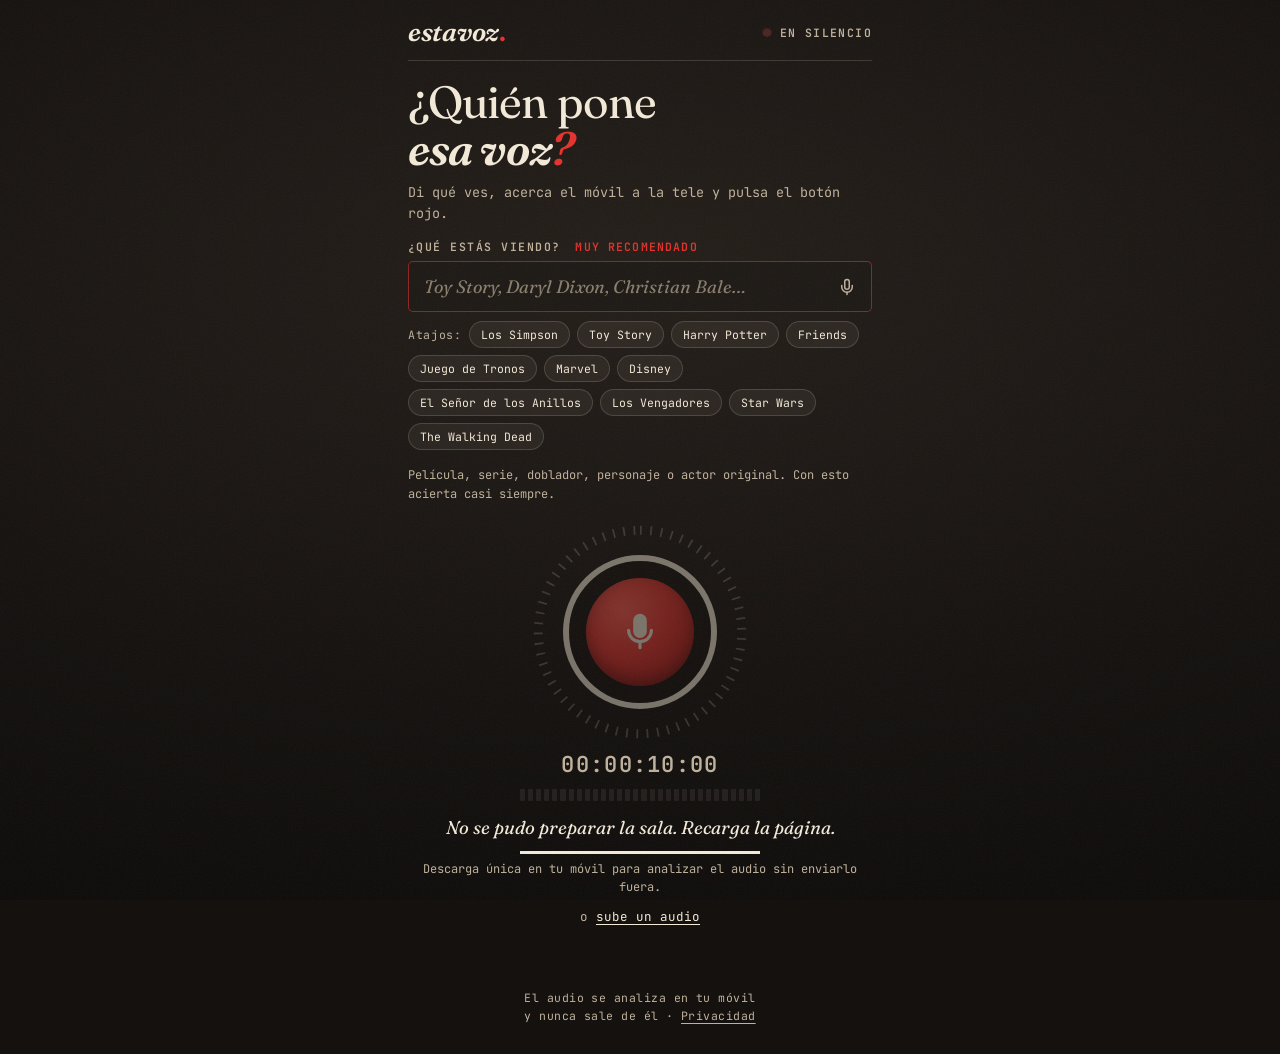
==== commit 1b789f95: "Corregir CSS [hidden] en banner de actualizacion y revalidacion no-cache de datos" ====
--- a/frontend/index.html
+++ b/frontend/index.html
@@ -35,6 +35,7 @@
     --nivel: 0;
   }
   * { box-sizing: border-box; -webkit-tap-highlight-color: transparent; }
+  [hidden] { display: none !important; }
   html, body { margin: 0; }
   body { min-height: 100dvh; background: var(--tinta); color: var(--papel); font-family: var(--serif); overflow-x: hidden; -webkit-font-smoothing: antialiased; }
   button:focus-visible, a:focus-visible, input:focus-visible, [tabindex]:focus-visible { outline: 2px solid var(--ambar); outline-offset: 2px; }
@@ -441,7 +442,7 @@
     }
   }
 
-  const r = await fetch(url);
+  const r = await fetch(url, url.startsWith('datos/') ? { cache: 'no-cache' } : undefined);
   const total = +r.headers.get('content-length') || 0;
   let datos;
   if (!total || !r.body) {
@@ -1139,7 +1140,7 @@
       if (guardado) return await guardado.json();
     } catch {}
   }
-  const r = await fetch(url);
+  const r = await fetch(url, url.startsWith('datos/') ? { cache: 'no-cache' } : undefined);
   if (!r.ok) throw new Error(`HTTP ${r.status}`);
   const txt = await r.text();
   if ('caches' in window) {
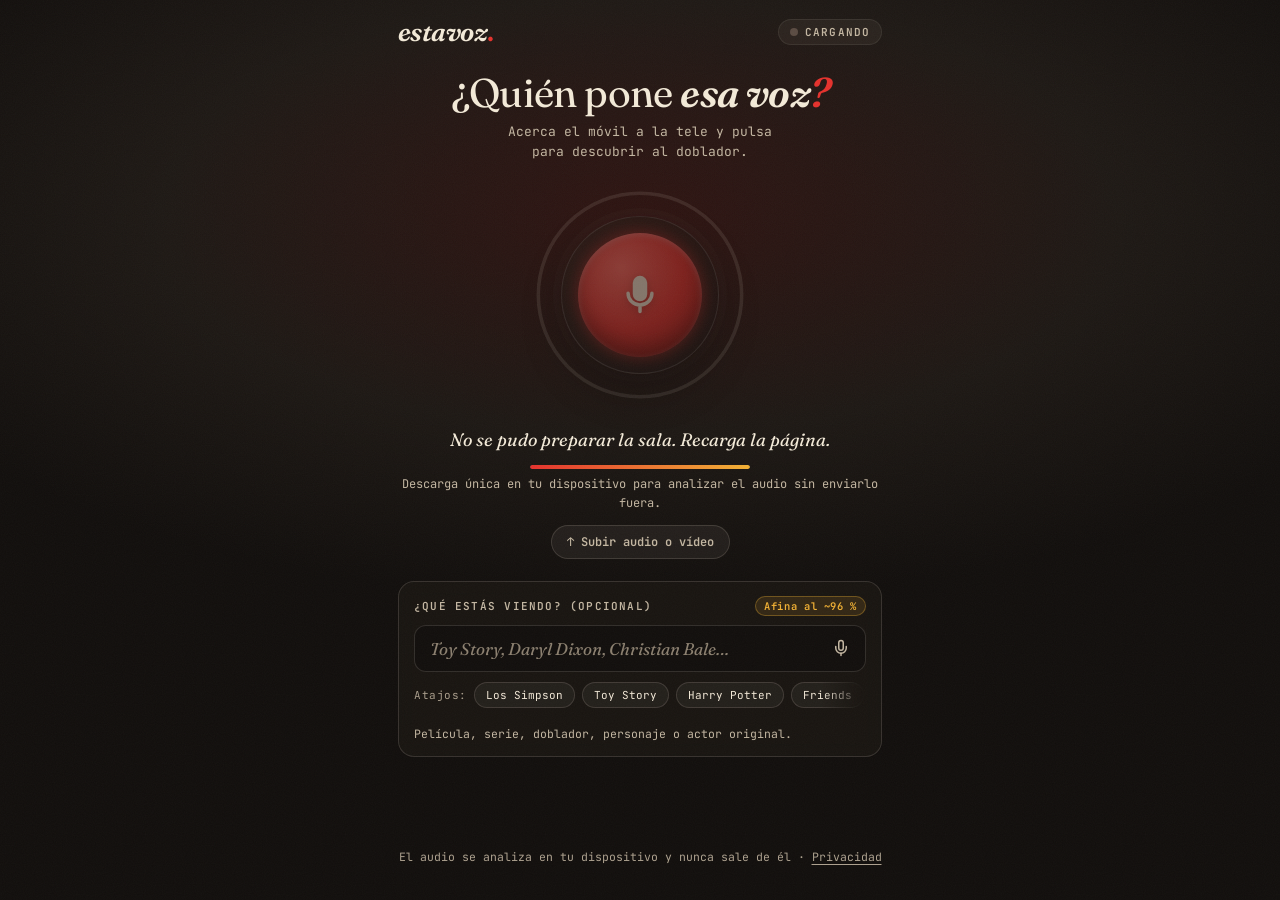
==== commit 329bf763: "Rediseño visual animado y legible estilo Shazam sin aglomeraciones" ====
--- a/frontend/index.html
+++ b/frontend/index.html
@@ -22,162 +22,119 @@
 <link rel="stylesheet" href="fuentes/fuentes.css">
 <style>
   :root {
-    --tinta: #14110f;      /* negro cálido de cabina */
-    --cabina: #1d1915;
-    --linea: rgba(243,234,216,.16);
-    --papel: #f3ead8;      /* crema de guion */
-    --gris: #bfb29c;       /* contraste reforzado para lectura cómoda en salón */
-    --rojo: #e5322d;       /* piloto de grabación */
-    --ambar: #f2b134;      /* vúmetro */
-    --verde: #5ec27e;      /* toma confirmada */
+    --tinta: #120f0d;      /* negro cálido de cabina */
+    --cabina: #1c1814;
+    --cabina-sup: #241f1a;
+    --linea: rgba(243,234,216,.14);
+    --linea-suave: rgba(243,234,216,.08);
+    --papel: #f3ead8;      /* crema cálida */
+    --gris: #c4b7a2;       /* contraste alto legible */
+    --rojo: #e5322d;       /* acento principal */
+    --rojo-vivo: #ff4b45;
+    --ambar: #f2b134;      /* acento secundario / analizador */
+    --verde: #5ec27e;      /* coincidencia fiable */
     --serif: Fraunces, Georgia, serif;
     --mono: "JetBrains Mono", ui-monospace, monospace;
+    --sombra: 0 22px 54px rgba(0,0,0,.46);
     --nivel: 0;
   }
   * { box-sizing: border-box; -webkit-tap-highlight-color: transparent; }
   [hidden] { display: none !important; }
   html, body { margin: 0; }
   body { min-height: 100dvh; background: var(--tinta); color: var(--papel); font-family: var(--serif); overflow-x: hidden; -webkit-font-smoothing: antialiased; }
+  button, input { font-family: inherit; }
   button:focus-visible, a:focus-visible, input:focus-visible, [tabindex]:focus-visible { outline: 2px solid var(--ambar); outline-offset: 2px; }
 
-  /* viñeta de cabina + grano sutil estático (evita repintados continuos de GPU en móvil) */
+  /* atmósfera de estudio cálida con halo central dinámico */
   body::before { content: ""; position: fixed; inset: 0; z-index: -2;
-    background: radial-gradient(120% 80% at 50% 30%, #241e19 0%, var(--tinta) 60%, #0c0a09 100%); }
-  body::after { content: ""; position: fixed; inset: 0; z-index: 9; pointer-events: none; opacity: .05;
+    background:
+      radial-gradient(85% 55% at 50% 24%, rgba(229,50,45,.13) 0%, rgba(36,30,25,.65) 44%, var(--tinta) 78%),
+      linear-gradient(180deg, #161210 0%, #0d0b09 100%);
+    transition: opacity .4s ease; }
+  body::after { content: ""; position: fixed; inset: 0; z-index: 9; pointer-events: none; opacity: .035;
     background-image: url("data:image/svg+xml,%3Csvg xmlns='http://www.w3.org/2000/svg' width='200' height='200'%3E%3Cfilter id='n'%3E%3CfeTurbulence type='fractalNoise' baseFrequency='.9' numOctaves='3' stitchTiles='stitch'/%3E%3C/filter%3E%3Crect width='100%25' height='100%25' filter='url(%23n)'/%3E%3C/svg%3E"); }
 
-  main { width: 100%; max-width: 500px; margin: 0 auto; padding: max(16px, env(safe-area-inset-top)) 18px 28px;
+  main { width: 100%; max-width: 520px; margin: 0 auto; padding: max(16px, env(safe-area-inset-top)) 18px 34px;
          display: flex; flex-direction: column; min-height: 100dvh; }
 
-  /* barra superior: marca + piloto + historial */
-  .barra-sup { display: flex; justify-content: space-between; align-items: center; gap: 10px; padding-bottom: 12px; border-bottom: 1px solid var(--linea); }
-  .barra-der { display: flex; align-items: center; gap: 10px; }
-  .btn-hist { background: rgba(243,234,216,.07); border: 1px solid var(--linea); color: var(--papel); border-radius: 999px;
-              padding: 5px 11px; font: 600 11px var(--mono); letter-spacing: .07em; text-transform: uppercase; cursor: pointer; }
-  .btn-hist:hover, .btn-hist.activo { color: var(--ambar); border-color: var(--ambar); }
-  #sala.soltando { outline: 2px dashed var(--ambar); outline-offset: -6px; border-radius: 8px; }
-  .aviso-actualizacion { margin-top: 10px; padding: 9px 12px; border-radius: 6px; border: 1px solid rgba(242,177,52,.45);
-                         background: rgba(242,177,52,.10); display: flex; align-items: center; justify-content: space-between; gap: 8px;
-                         font: 11.5px var(--mono); color: var(--papel); }
-  .aviso-actualizacion button { background: var(--ambar); color: #14110f; border: none; border-radius: 4px; padding: 5px 10px;
+  /* barra superior limpia */
+  .barra-sup { display: flex; justify-content: space-between; align-items: center; gap: 10px; padding-bottom: 14px; }
+  .barra-der { display: flex; align-items: center; gap: 8px; }
+  .btn-hist { background: rgba(243,234,216,.06); border: 1px solid var(--linea); color: var(--papel); border-radius: 999px;
+              padding: 6px 12px; font: 600 11px var(--mono); letter-spacing: .06em; text-transform: uppercase; cursor: pointer;
+              transition: border-color .15s, background .15s, color .15s; }
+  .btn-hist:hover, .btn-hist.activo { color: var(--ambar); border-color: var(--ambar); background: rgba(242,177,52,.10); }
+  #sala.soltando { outline: 2px dashed var(--ambar); outline-offset: -6px; border-radius: 16px; }
+  .aviso-actualizacion { margin-top: 10px; padding: 10px 14px; border-radius: 12px; border: 1px solid rgba(242,177,52,.42);
+                         background: rgba(242,177,52,.10); display: flex; align-items: center; justify-content: space-between; gap: 10px;
+                         font: 11.5px var(--mono); color: var(--papel); animation: entra .35s ease both; }
+  .aviso-actualizacion button { background: var(--ambar); color: #14110f; border: none; border-radius: 8px; padding: 6px 12px;
                                 font: 700 11px var(--mono); letter-spacing: .06em; text-transform: uppercase; cursor: pointer; }
-  .marca { font-size: 26px; font-style: italic; font-weight: 600; letter-spacing: -.01em; }
+  .marca { font-size: 26px; font-style: italic; font-weight: 600; letter-spacing: -.02em; }
   .marca b { color: var(--rojo); font-style: normal; }
-  .piloto { font: 600 11.5px var(--mono); letter-spacing: .12em; color: var(--gris); display: flex; align-items: center; gap: 8px; }
-  .piloto i { width: 10px; height: 10px; border-radius: 50%; background: #4a2522; box-shadow: inset 0 1px 2px rgba(0,0,0,.6); }
-  .grabando .piloto { color: var(--papel); }
-  .grabando .piloto i { background: var(--rojo); box-shadow: 0 0 12px 2px rgba(229,50,45,.8); animation: parpadea 1s steps(2) infinite; }
-  .analizando .piloto i { background: var(--ambar); box-shadow: 0 0 12px 2px rgba(242,177,52,.6); }
+  .piloto { font: 600 11px var(--mono); letter-spacing: .1em; color: var(--gris); display: inline-flex; align-items: center; gap: 7px;
+            padding: 5px 11px; border-radius: 999px; background: rgba(243,234,216,.05); border: 1px solid var(--linea-suave); }
+  .piloto i { width: 8px; height: 8px; border-radius: 50%; background: #5b4c43; transition: background .25s, box-shadow .25s; }
+  .listo .piloto i { background: var(--verde); box-shadow: 0 0 10px rgba(94,194,126,.65); }
+  .grabando .piloto { color: var(--papel); border-color: rgba(229,50,45,.45); background: rgba(229,50,45,.12); }
+  .grabando .piloto i { background: var(--rojo); box-shadow: 0 0 12px 2px rgba(229,50,45,.85); animation: parpadea 1s steps(2) infinite; }
+  .analizando .piloto { color: var(--ambar); border-color: rgba(242,177,52,.45); background: rgba(242,177,52,.10); }
+  .analizando .piloto i { background: var(--ambar); box-shadow: 0 0 12px 2px rgba(242,177,52,.7); }
   @keyframes parpadea { 50% { opacity: .35; } }
 
-  h1 { font-weight: 400; font-size: clamp(33px, 8.5vw, 45px); line-height: 1.04; letter-spacing: -.02em; margin: 18px 0 0; }
+  /* cabecera hero compacta y aireada */
+  .hero-cabecera { text-align: center; margin-top: 10px; }
+  h1 { font-weight: 400; font-size: clamp(30px, 7.5vw, 40px); line-height: 1.06; letter-spacing: -.02em; margin: 0; }
   h1 em { font-weight: 600; color: var(--papel); }
   h1 b { color: var(--rojo); font-weight: 600; font-style: italic; }
-  .indicacion { font: 400 13.5px/1.55 var(--mono); color: var(--gris); margin: 9px 0 0; }
-
-  /* pista: ¿qué estás viendo? */
-  .pista { margin-top: 16px; }
-  .pista label { font: 600 11.5px var(--mono); letter-spacing: .13em; color: var(--gris); display: block; margin-bottom: 7px; }
-  .pista-caja { position: relative; display: flex; align-items: center; }
-  .pista input { width: 100%; padding: 13px 78px 13px 15px; border-radius: 5px; border: 1px solid rgba(229,50,45,.55); background: var(--cabina);
-                 color: var(--papel); font: italic 18px var(--serif); outline: none; }
-  .pista input:focus { border-color: var(--rojo); box-shadow: 0 0 0 2px rgba(229,50,45,.18); }
-  .pista .recomendado { color: var(--rojo); font-weight: 600; letter-spacing: .10em; margin-left: 6px; }
-  .btn-limpiar-obra { position: absolute; right: 42px; background: none; border: none; color: var(--gris); cursor: pointer;
-                      padding: 6px 8px; font: 600 14px var(--mono); display: none; }
-  .btn-limpiar-obra:hover { color: var(--papel); }
-  .btn-voz-obra { position: absolute; right: 10px; background: none; border: none; color: var(--gris); cursor: pointer; padding: 6px; border-radius: 50%; display: grid; place-items: center; transition: color .15s, background .15s; }
-  .btn-voz-obra:hover { color: var(--papel); }
-  .btn-voz-obra.escuchando { color: var(--rojo); animation: parpadea 1s infinite; }
-  .chips-pista { display: flex; gap: 7px; flex-wrap: nowrap; overflow-x: auto; align-items: center; margin-top: 9px;
-                 padding-bottom: 3px; font: 11.5px var(--mono); color: var(--gris); scrollbar-width: none; -webkit-overflow-scrolling: touch; }
-  @media (min-width: 480px) { .chips-pista { flex-wrap: wrap; overflow-x: visible; } }
-  .chips-pista::-webkit-scrollbar { display: none; }
-  .chips-pista span, .chips-pista button { flex: 0 0 auto; white-space: nowrap; }
-  .chips-pista span { letter-spacing: .06em; }
-  .chips-pista button { background: rgba(243,234,216,.06); border: 1px solid var(--linea); color: var(--papel); padding: 5px 11px; border-radius: 999px; font: 11.5px var(--mono); cursor: pointer; transition: background .12s, border-color .12s; }
-  .chips-pista button:hover, .chips-pista button.activo { border-color: var(--rojo); background: rgba(229,50,45,.18); }
-  .sin-pista { margin-top: 18px; padding: 13px 15px; border: 1px dashed rgba(229,50,45,.55); border-radius: 5px; background: rgba(229,50,45,.04); }
-  .sin-pista p { margin: 0 0 10px; font: italic 17.5px/1.4 var(--serif); }
-  .sin-pista button { font: 600 12px var(--mono); letter-spacing: .08em; padding: 10px 14px; border-radius: 4px; cursor: pointer;
-                      background: transparent; color: var(--papel); border: 1px solid var(--rojo); }
-  .pista input::placeholder { color: #8a7e6d; }
-  .pista .nota { font: 12px/1.55 var(--mono); color: var(--gris); margin-top: 7px; min-height: 1.5em; }
-  .sugerencias { display: grid; gap: 5px; margin-top: 6px; }
-  .sugerencias button { display: grid; grid-template-columns: 1fr auto; gap: 3px 10px; text-align: left; cursor: pointer;
-                        padding: 10px 13px; border-radius: 5px; border: 1px solid var(--linea); background: var(--cabina); color: var(--papel); }
-  .sugerencias button:hover, .sugerencias button:active { border-color: var(--ambar); background: rgba(243,234,216,.04); }
-  .sugerencias .tipo { grid-column: 1 / -1; font: 600 11px var(--mono); letter-spacing: .11em; color: var(--ambar); }
-  .sugerencias .txt { font: italic 18px var(--serif); }
-  .sugerencias .n { font: 11.5px var(--mono); color: var(--gris); align-self: center; }
-  .reparto-pista-wrap { margin-top: 8px; }
-  .btn-reparto-toggle { background: none; border: 1px solid var(--linea); color: var(--ambar); border-radius: 999px;
-                        padding: 5px 11px; font: 600 11px var(--mono); letter-spacing: .06em; cursor: pointer; }
-  .btn-reparto-toggle:hover { border-color: var(--ambar); background: rgba(242,177,52,.10); }
-  .reparto-chips { display: flex; flex-wrap: wrap; gap: 6px; margin-top: 8px; }
-  .reparto-chips button { background: rgba(243,234,216,.06); border: 1px solid var(--linea); color: var(--papel);
-                          border-radius: 999px; padding: 5px 11px; font: 11.5px var(--mono); cursor: pointer; }
-  .reparto-chips button:hover { border-color: var(--ambar); color: var(--ambar); }
-  .pistas-activas { display: flex; flex-wrap: wrap; gap: 6px; margin-top: 8px; }
-  .chip-pista-activa { display: inline-flex; align-items: center; gap: 6px; background: rgba(229,50,45,.16);
-                       border: 1px solid var(--rojo); color: var(--papel); border-radius: 999px; padding: 5px 11px;
-                       font: 600 11.5px var(--mono); }
-  .chip-pista-activa button { background: none; border: none; color: var(--gris); cursor: pointer; padding: 0 0 0 2px;
-                              font: 700 13px var(--mono); line-height: 1; }
-  .chip-pista-activa button:hover { color: var(--papel); }
-  .aviso-gemelo { margin-top: 12px; padding: 11px 13px; border-radius: 5px; background: rgba(242,177,52,.10);
-                  border: 1px solid rgba(242,177,52,.42); font: 12px/1.5 var(--mono); color: var(--papel);
-                  display: flex; align-items: center; justify-content: space-between; gap: 8px; flex-wrap: wrap; }
-  .aviso-gemelo button { background: rgba(242,177,52,.18); border: 1px solid var(--ambar); color: var(--ambar);
-                         border-radius: 4px; padding: 5px 10px; font: 600 11px var(--mono); cursor: pointer; }
-  .panel-recorte { margin-top: 12px; padding: 13px 15px; background: rgba(20,17,15,.72); border: 1px solid var(--linea); border-radius: 6px; }
-  .canvas-recorte { width: 100%; height: 54px; display: block; margin: 8px 0; border-radius: 4px; background: rgba(243,234,216,.04); cursor: ew-resize; touch-action: none; }
-  .rangos-recorte { display: grid; grid-template-columns: 1fr 1fr; gap: 10px; margin-top: 6px; font: 11.5px var(--mono); color: var(--gris); }
-  .rangos-recorte input[type="range"] { width: 100%; accent-color: var(--ambar); cursor: pointer; }
-  .recorte-btns { display: flex; gap: 8px; margin-top: 10px; flex-wrap: wrap; }
-  .panel-cara-a-cara { margin-top: 14px; padding: 14px; background: rgba(20,17,15,.78); border: 1px solid rgba(242,177,52,.42); border-radius: 6px; }
-  .grid-cara { display: grid; grid-template-columns: 1fr 1fr; gap: 10px; margin-top: 10px; }
-  @media (max-width: 440px) { .grid-cara { grid-template-columns: 1fr; } }
-  .col-cara { background: var(--cabina); border: 1px solid var(--linea); border-radius: 5px; padding: 12px; display: flex; flex-direction: column; gap: 8px; }
-  .col-cara .cab-cara { display: flex; align-items: center; gap: 10px; }
-  .col-cara .nom-cara { font-size: 18.5px; font-weight: 600; line-height: 1.12; }
-  .col-cara .roles-cara { list-style: none; padding: 0; margin: 0; font-size: 13.5px; color: var(--papel); display: grid; gap: 5px; }
-  .col-cara .roles-cara span { display: block; font: 11px var(--mono); color: var(--gris); }
-  .diagnostico-acustico { display: flex; flex-wrap: wrap; gap: 6px; margin-top: 10px; }
-  .tele-pill { font: 600 11px var(--mono); letter-spacing: .07em; text-transform: uppercase; padding: 4px 8px;
-               border-radius: 4px; background: rgba(243,234,216,.07); border: 1px solid var(--linea); color: var(--gris); }
-  .tele-pill.aviso { color: var(--ambar); border-color: rgba(242,177,52,.45); background: rgba(242,177,52,.10); }
-  .acierto-pista { background: rgba(229,50,45,.10); margin: 0 -8px; padding: 11px 8px !important; border-radius: 4px; }
-  .aviso-dialogo { background: rgba(242,177,52,.1); border: 1px solid rgba(242,177,52,.38); border-radius: 6px; padding: 14px 16px; margin-bottom: 14px; }
-  .aviso-dialogo p { margin: 6px 0 10px; font-size: 15.5px; line-height: 1.45; color: var(--papel); }
-  .turnos-dialogo { display: grid; grid-template-columns: 1fr 1fr; gap: 10px; }
-  @media (max-width: 520px) { .turnos-dialogo { grid-template-columns: 1fr; } }
-  .turno-box { background: var(--cabina); border: 1px solid var(--linea); border-radius: 4px; padding: 11px 13px; display: flex; flex-direction: column; gap: 5px; }
-  .turno-box .etiqueta-turno { display: block; font: 600 11px var(--mono); letter-spacing: .10em; color: var(--gris); }
-  .turno-box strong { font-size: 17px; color: var(--papel); }
-  .turno-box .turno-pie { display: flex; align-items: center; justify-content: space-between; gap: 8px; margin-top: 2px; }
-
-  /* botón de grabación */
-  .escena { position: relative; width: 216px; height: 216px; margin: 20px auto 10px; display: grid; place-items: center; }
-  .progreso { position: absolute; inset: 0; width: 100%; height: 100%; transform: rotate(-90deg); }
+  .indicacion { font: 400 13px/1.5 var(--mono); color: var(--gris); margin: 8px auto 0; max-width: 34ch; }
+
+  /* escenario principal estilo Shazam */
+  .escena { position: relative; width: 236px; height: 236px; margin: 16px auto 4px; display: grid; place-items: center; }
+  .ondas-sonar { position: absolute; inset: 0; pointer-events: none; display: grid; place-items: center; }
+  .ondas-sonar i { position: absolute; width: 168px; height: 168px; border-radius: 50%;
+                   border: 1.5px solid rgba(229,50,45,.34); opacity: 0; transform: scale(.86); }
+  .listo .ondas-sonar i { animation: sonarReposo 3.4s cubic-bezier(.22,.61,.36,1) infinite; }
+  .listo .ondas-sonar i:nth-child(2) { animation-delay: 1.13s; }
+  .listo .ondas-sonar i:nth-child(3) { animation-delay: 2.26s; }
+  .grabando .ondas-sonar i { border-width: 2px; border-color: rgba(255,75,69,.58);
+                              animation: sonarActivo 1.7s cubic-bezier(.16,1,.3,1) infinite; }
+  .grabando .ondas-sonar i:nth-child(2) { animation-delay: .56s; }
+  .grabando .ondas-sonar i:nth-child(3) { animation-delay: 1.12s; }
+  .analizando .ondas-sonar i { border-color: rgba(242,177,52,.55);
+                                animation: sonarAnalisis 1.5s ease-out infinite; }
+  .analizando .ondas-sonar i:nth-child(2) { animation-delay: .5s; }
+  .analizando .ondas-sonar i:nth-child(3) { animation-delay: 1s; }
+  @keyframes sonarReposo { 0% { opacity: 0; transform: scale(.90); } 25% { opacity: .45; } 100% { opacity: 0; transform: scale(1.36); } }
+  @keyframes sonarActivo { 0% { opacity: .75; transform: scale(.92); } 100% { opacity: 0; transform: scale(calc(1.42 + var(--nivel) * .22)); } }
+  @keyframes sonarAnalisis { 0% { opacity: .65; transform: scale(.92); } 100% { opacity: 0; transform: scale(1.38); } }
+
+  .progreso { position: absolute; inset: 10px; width: calc(100% - 20px); height: calc(100% - 20px); transform: rotate(-90deg); pointer-events: none; }
   .progreso circle { fill: none; }
-  .progreso .marcas { stroke: var(--linea); stroke-width: 10; stroke-dasharray: 2 9.5; }
-  .progreso .barra { stroke: var(--rojo); stroke-width: 10; stroke-dasharray: 735; stroke-dashoffset: 735; opacity: 0; }
+  .progreso .marcas { stroke: rgba(243,234,216,.10); stroke-width: 4; }
+  .progreso .barra { stroke: var(--rojo-vivo); stroke-width: 5.5; stroke-linecap: round; stroke-dasharray: 735; stroke-dashoffset: 735; opacity: 0;
+                     filter: drop-shadow(0 0 8px rgba(255,75,69,.65)); transition: stroke-dashoffset .08s linear, opacity .2s; }
   .grabando .progreso .barra { opacity: 1; }
-
-  #btn { position: relative; width: 154px; height: 154px; border-radius: 50%; cursor: pointer; font: inherit;
-         border: 6px solid var(--papel); background: var(--tinta); display: grid; place-items: center; padding: 0;
-         transition: transform .2s ease, opacity .3s; }
-  #btn .rec { width: 108px; height: 108px; border-radius: 50%; display: grid; place-items: center;
-              background: radial-gradient(circle at 35% 30%, #ff5a4f, var(--rojo) 45%, #9e1612);
-              box-shadow: inset 0 -6px 14px rgba(0,0,0,.35), 0 0 calc(var(--nivel) * 60px) calc(var(--nivel) * 10px) rgba(229,50,45,.7);
-              transform: scale(calc(1 + var(--nivel) * .08)); transition: transform .08s; }
-  #btn svg { width: 42px; height: 42px; }
-  #btn:active { transform: scale(.97); }
+  .analizando .progreso .marcas { stroke: rgba(242,177,52,.38); stroke-dasharray: 44 18; animation: giraAnillo 2.4s linear infinite; transform-origin: center; }
+  @keyframes giraAnillo { to { transform: rotate(360deg); } }
+
+  #btn { position: relative; width: 158px; height: 158px; border-radius: 50%; cursor: pointer; font: inherit;
+         border: 1px solid rgba(255,255,255,.18); background: radial-gradient(circle at 30% 25%, #2c241e, #161210);
+         box-shadow: 0 18px 44px rgba(0,0,0,.55), 0 0 0 8px rgba(243,234,216,.04);
+         display: grid; place-items: center; padding: 0;
+         transition: transform .22s cubic-bezier(.22,1,.36,1), box-shadow .22s, opacity .3s; }
+  .listo #btn:hover { transform: scale(1.04); box-shadow: 0 22px 52px rgba(229,50,45,.28), 0 0 0 10px rgba(229,50,45,.08); }
+  #btn .rec { width: 124px; height: 124px; border-radius: 50%; display: grid; place-items: center;
+              background: radial-gradient(circle at 35% 28%, #ff6c62, var(--rojo) 52%, #a61612);
+              box-shadow: inset 0 2px 6px rgba(255,255,255,.28), inset 0 -10px 18px rgba(0,0,0,.35),
+                          0 0 calc(16px + var(--nivel) * 68px) calc(var(--nivel) * 14px) rgba(229,50,45,.62);
+              transform: scale(calc(1 + var(--nivel) * .09)); transition: transform .07s ease-out, border-radius .24s ease, width .24s ease, height .24s ease; }
+  #btn svg { width: 44px; height: 44px; filter: drop-shadow(0 2px 4px rgba(0,0,0,.25)); }
+  #btn:active { transform: scale(.96); }
   #btn:disabled { cursor: default; opacity: .45; }
   .grabando #btn, .analizando #btn { opacity: 1; }
-  .grabando #btn { border-color: var(--rojo); cursor: pointer; }
-  .grabando #btn .rec { border-radius: 20px; width: 72px; height: 72px; transition: all .2s; }
+  .grabando #btn { border-color: rgba(255,75,69,.5); }
+  .grabando #btn .rec { border-radius: 26px; width: 78px; height: 78px; }
   .grabando #btn svg { display: none; }
   .grabando #btn::after {
     content: "PARAR";
@@ -187,133 +144,246 @@
     position: absolute;
     pointer-events: none;
   }
-  .analizando #btn .rec { background: radial-gradient(circle at 35% 30%, #ffd27a, var(--ambar) 45%, #a8700b); animation: late 1s ease-in-out infinite; }
-  @keyframes late { 50% { transform: scale(.92); } }
-
-  /* código de tiempo, forma de onda en vivo y vúmetro */
-  .tc { text-align: center; font: 600 22px var(--mono); letter-spacing: .06em; color: var(--gris); }
-  .grabando .tc { color: var(--papel); }
-  #onda { display: none; width: 240px; height: 26px; margin: 10px auto 0; border-radius: 3px; background: rgba(243,234,216,.03); }
-  .grabando #onda { display: block; }
-  .vu { display: grid; grid-template-columns: repeat(30, 1fr); gap: 3px; width: 240px; margin: 10px auto 0; }
-  .vu i { height: 12px; border-radius: 1px; background: rgba(243,234,216,.08); transition: background .06s; }
+  .analizando #btn .rec { background: radial-gradient(circle at 35% 30%, #ffd98a, var(--ambar) 50%, #9c6607);
+                          box-shadow: inset 0 2px 6px rgba(255,255,255,.32), 0 0 36px rgba(242,177,52,.45);
+                          animation: late 1.1s ease-in-out infinite; }
+  @keyframes late { 50% { transform: scale(.93); } }
+
+  /* medidores en directo: ocultos en reposo para evitar ruido visual */
+  .telemetria-viva { display: none; flex-direction: column; align-items: center; gap: 8px; margin-top: 4px; animation: entra .25s ease both; }
+  .grabando .telemetria-viva { display: flex; }
+  .tc { text-align: center; font: 600 16px var(--mono); letter-spacing: .06em; color: var(--papel);
+        padding: 3px 12px; border-radius: 999px; background: rgba(243,234,216,.07); border: 1px solid var(--linea); }
+  #onda { display: block; width: 240px; height: 28px; border-radius: 8px; background: rgba(243,234,216,.04); }
+  .vu { display: grid; grid-template-columns: repeat(30, 1fr); gap: 2.5px; width: 240px; }
+  .vu i { height: 5px; border-radius: 99px; background: rgba(243,234,216,.10); transition: background .06s; }
   .vu i.on { background: var(--ambar); }
   .vu i.on:nth-child(n+24) { background: var(--rojo); }
 
-  #estado { margin-top: 14px; min-height: 26px; text-align: center; font-size: 18.5px; line-height: 1.4; font-style: italic; }
+  #estado { margin-top: 10px; min-height: 28px; text-align: center; font-size: 18px; line-height: 1.4; font-style: italic; color: var(--papel); }
   .nota-carga { text-align: center; font: 12px/1.55 var(--mono); color: var(--gris); margin-top: 6px; }
-  .carga { width: 240px; height: 3px; margin: 10px auto 0; background: var(--linea); }
-  .carga div { height: 100%; width: 0; background: var(--papel); transition: width .2s; }
-  .subir { margin-top: 11px; text-align: center; font: 12.5px var(--mono); color: var(--gris); }
-  .subir label { color: var(--papel); cursor: pointer; text-decoration: underline; text-underline-offset: 3px; }
-
-  /* resultados: ficha de toma y 3 estados */
-  #resultados { margin-top: 24px; display: grid; gap: 15px; }
-  .ficha { background: var(--cabina); border: 1px solid var(--linea); border-radius: 7px; padding: 22px; animation: entra .5s cubic-bezier(.2,.8,.2,1) both; }
-  @keyframes entra { from { opacity: 0; transform: translateY(14px); } }
+  .carga { width: 220px; height: 4px; margin: 10px auto 0; background: var(--linea); border-radius: 999px; overflow: hidden; }
+  .carga div { height: 100%; width: 0; background: linear-gradient(90deg, var(--rojo), var(--ambar)); border-radius: 999px; transition: width .2s; }
+  .subir { margin-top: 12px; text-align: center; }
+  .btn-subir { display: inline-flex; align-items: center; gap: 7px; padding: 8px 15px; border-radius: 999px;
+               background: rgba(243,234,216,.06); border: 1px solid var(--linea); color: var(--gris);
+               font: 600 12px var(--mono); cursor: pointer; transition: color .15s, border-color .15s, background .15s; }
+  .btn-subir:hover { color: var(--papel); border-color: rgba(243,234,216,.34); background: rgba(243,234,216,.10); }
+
+  /* buscador contextual compacto debajo del botón */
+  .pista { margin-top: 22px; padding: 14px 15px; border-radius: 16px; background: rgba(28,24,20,.78);
+           border: 1px solid var(--linea); backdrop-filter: blur(8px); }
+  .pista label { font: 600 11px var(--mono); letter-spacing: .11em; color: var(--gris); display: flex; justify-content: space-between; align-items: center; gap: 8px; margin-bottom: 9px; }
+  .pista .recomendado { color: var(--ambar); font-weight: 600; letter-spacing: .06em; padding: 2px 8px; border-radius: 999px;
+                        background: rgba(242,177,52,.12); border: 1px solid rgba(242,177,52,.32); font-size: 10.5px; }
+  .pista-caja { position: relative; display: flex; align-items: center; }
+  .pista input { width: 100%; padding: 12px 76px 12px 15px; border-radius: 12px; border: 1px solid var(--linea); background: var(--tinta);
+                 color: var(--papel); font: italic 17px var(--serif); outline: none; transition: border-color .15s, box-shadow .15s; }
+  .pista input:focus { border-color: var(--ambar); box-shadow: 0 0 0 3px rgba(242,177,52,.14); }
+  .btn-limpiar-obra { position: absolute; right: 42px; background: none; border: none; color: var(--gris); cursor: pointer;
+                      padding: 6px 8px; font: 600 14px var(--mono); display: none; }
+  .btn-limpiar-obra:hover { color: var(--papel); }
+  .btn-voz-obra { position: absolute; right: 10px; background: none; border: none; color: var(--gris); cursor: pointer; padding: 6px; border-radius: 50%; display: grid; place-items: center; transition: color .15s; }
+  .btn-voz-obra:hover { color: var(--papel); }
+  .btn-voz-obra.escuchando { color: var(--rojo); animation: parpadea 1s infinite; }
+  /* una única fila horizontal deslizante: sin pared de botones */
+  .chips-pista { display: flex; gap: 7px; flex-wrap: nowrap; overflow-x: auto; align-items: center; margin-top: 10px;
+                 padding-bottom: 2px; font: 11px var(--mono); color: var(--gris); scrollbar-width: none; -webkit-overflow-scrolling: touch;
+                 mask-image: linear-gradient(90deg, #000 90%, transparent); -webkit-mask-image: linear-gradient(90deg, #000 90%, transparent); }
+  .chips-pista::-webkit-scrollbar { display: none; }
+  .chips-pista span, .chips-pista button { flex: 0 0 auto; white-space: nowrap; }
+  .chips-pista span { letter-spacing: .05em; opacity: .85; }
+  .chips-pista button { background: rgba(243,234,216,.05); border: 1px solid var(--linea); color: var(--papel); padding: 5px 11px; border-radius: 999px; font: 11px var(--mono); cursor: pointer; transition: background .12s, border-color .12s; }
+  .chips-pista button:hover, .chips-pista button.activo { border-color: var(--ambar); background: rgba(242,177,52,.14); color: var(--papel); }
+  .sin-pista { margin-top: 16px; padding: 13px 15px; border: 1px dashed rgba(242,177,52,.45); border-radius: 12px; background: rgba(242,177,52,.05);
+               display: flex; align-items: center; justify-content: space-between; gap: 12px; flex-wrap: wrap; }
+  .sin-pista p { margin: 0; font: italic 16px/1.35 var(--serif); color: var(--papel); flex: 1; min-width: 180px; }
+  .sin-pista button { font: 600 11.5px var(--mono); letter-spacing: .06em; padding: 9px 14px; border-radius: 999px; cursor: pointer;
+                      background: rgba(242,177,52,.14); color: var(--ambar); border: 1px solid rgba(242,177,52,.45); white-space: nowrap; }
+  .sin-pista button:hover { background: rgba(242,177,52,.22); }
+  .pista input::placeholder { color: #8c8070; }
+  .pista .nota { font: 11.5px/1.45 var(--mono); color: var(--gris); margin-top: 8px; }
+  .sugerencias { display: grid; gap: 6px; margin-top: 8px; }
+  .sugerencias button { display: grid; grid-template-columns: 1fr auto; gap: 3px 10px; text-align: left; cursor: pointer;
+                        padding: 10px 13px; border-radius: 10px; border: 1px solid var(--linea); background: var(--tinta); color: var(--papel);
+                        transition: border-color .15s, background .15s; }
+  .sugerencias button:hover, .sugerencias button:active { border-color: var(--ambar); background: rgba(243,234,216,.05); }
+  .sugerencias .tipo { grid-column: 1 / -1; font: 600 10.5px var(--mono); letter-spacing: .10em; color: var(--ambar); }
+  .sugerencias .txt { font: italic 17.5px var(--serif); }
+  .sugerencias .n { font: 11px var(--mono); color: var(--gris); align-self: center; }
+  .reparto-pista-wrap { margin-top: 9px; }
+  .btn-reparto-toggle { background: none; border: 1px solid var(--linea); color: var(--ambar); border-radius: 999px;
+                        padding: 5px 12px; font: 600 11px var(--mono); letter-spacing: .05em; cursor: pointer; }
+  .btn-reparto-toggle:hover { border-color: var(--ambar); background: rgba(242,177,52,.10); }
+  .reparto-chips { display: flex; flex-wrap: wrap; gap: 6px; margin-top: 8px; }
+  .reparto-chips button { background: rgba(243,234,216,.06); border: 1px solid var(--linea); color: var(--papel);
+                          border-radius: 999px; padding: 5px 11px; font: 11.5px var(--mono); cursor: pointer; }
+  .reparto-chips button:hover { border-color: var(--ambar); color: var(--ambar); }
+  .pistas-activas { display: flex; flex-wrap: wrap; gap: 6px; margin-top: 9px; }
+  .chip-pista-activa { display: inline-flex; align-items: center; gap: 6px; background: rgba(229,50,45,.16);
+                       border: 1px solid var(--rojo); color: var(--papel); border-radius: 999px; padding: 5px 11px;
+                       font: 600 11.5px var(--mono); }
+  .chip-pista-activa button { background: none; border: none; color: var(--gris); cursor: pointer; padding: 0 0 0 2px;
+                              font: 700 13px var(--mono); line-height: 1; }
+  .chip-pista-activa button:hover { color: var(--papel); }
+
+  /* tarjetas de resultado y comparadores */
+  #resultados { margin-top: 22px; display: grid; gap: 16px; }
+  .ficha { background: linear-gradient(180deg, var(--cabina-sup) 0%, var(--cabina) 100%);
+           border: 1px solid var(--linea); border-radius: 18px; padding: 22px 20px; box-shadow: var(--sombra);
+           animation: entra .48s cubic-bezier(.16,1,.3,1) both; }
+  @keyframes entra { from { opacity: 0; transform: translateY(16px) scale(.985); } }
   .ficha.principal { border-top: 3px solid var(--rojo); }
   .ficha.principal.estado-identificado { border-top-color: var(--verde); }
   .ficha.principal.estado-dudoso { border-top-color: var(--ambar); }
   .ficha.principal.estado-desconocido { border-top-color: var(--gris); }
-  .badge-estado { display: inline-block; padding: 3px 8px; border-radius: 3px; font: 700 11px var(--mono); letter-spacing: .09em; }
-  .badge-estado.ok { background: rgba(94,194,126,.16); color: var(--verde); border: 1px solid rgba(94,194,126,.45); }
-  .badge-estado.duda { background: rgba(242,177,52,.15); color: var(--ambar); border: 1px solid rgba(242,177,52,.45); }
+  .badge-estado { display: inline-flex; align-items: center; padding: 4px 10px; border-radius: 999px; font: 700 10.5px var(--mono); letter-spacing: .08em; }
+  .badge-estado.ok { background: rgba(94,194,126,.16); color: var(--verde); border: 1px solid rgba(94,194,126,.42); }
+  .badge-estado.duda { background: rgba(242,177,52,.15); color: var(--ambar); border: 1px solid rgba(242,177,52,.42); }
   .badge-estado.desc { background: rgba(243,234,216,.08); color: var(--gris); border: 1px solid var(--linea); }
   .consejos-desc { margin: 12px 0 0; padding-left: 18px; font: 13px/1.65 var(--mono); color: var(--gris); }
   .consejos-desc li { margin: 5px 0; }
-  .rotulo { font: 600 11.5px var(--mono); letter-spacing: .12em; color: var(--gris); display: flex; justify-content: space-between; align-items: center; gap: 8px; }
-  .quien { display: flex; gap: 16px; align-items: flex-end; margin-top: 16px; }
-  .foto { flex-shrink: 0; width: 96px; height: 112px; border-radius: 4px; object-fit: cover; object-position: top;
-          filter: grayscale(1) sepia(.35) contrast(1.1) brightness(.95); transition: filter .25s ease; }
-  .foto:hover, .foto.color { filter: none; }
+  .rotulo { font: 600 11px var(--mono); letter-spacing: .10em; color: var(--gris); display: flex; justify-content: space-between; align-items: center; gap: 8px; }
+  .quien { display: flex; gap: 16px; align-items: center; margin-top: 16px; }
+  .foto { flex-shrink: 0; width: 92px; height: 108px; border-radius: 14px; object-fit: cover; object-position: top;
+          border: 1px solid rgba(243,234,216,.18); box-shadow: 0 10px 26px rgba(0,0,0,.42); transition: box-shadow .25s ease, transform .25s ease; }
+  .foto.color { box-shadow: 0 0 0 2px var(--ambar), 0 12px 28px rgba(242,177,52,.28); transform: scale(1.02); }
   .foto.ini { display: grid; place-items: center; background: linear-gradient(155deg, #2d251e 0%, #191512 100%);
-              color: var(--papel); border: 1px solid rgba(243,234,216,.24); font: italic 600 36px var(--serif); filter: none; }
-  .foto.peq { width: 46px; height: 52px; font-size: 18px; }
-  .nombre { font-size: 32px; font-weight: 600; line-height: 1.06; letter-spacing: -.02em; }
-  .dato { font: 12.5px/1.5 var(--mono); color: var(--gris); margin-top: 8px; }
-  .medidor { margin-top: 20px; }
-  .medidor .rotulo b { color: var(--papel); font-size: 15.5px; letter-spacing: .04em; }
-  .leds { display: grid; grid-template-columns: repeat(20, 1fr); gap: 3px; margin-top: 8px; }
-  .leds i { height: 15px; border-radius: 2px; background: rgba(243,234,216,.09); }
-  .leds i.on { background: var(--ambar); animation: enciende .25s both; }
-  @keyframes enciende { from { background: rgba(243,234,216,.09); } }
-  .guion { list-style: none; margin: 10px 0 0; padding: 0; }
-  .guion li { padding: 12px 0; border-bottom: 1px dashed var(--linea); transition: background .12s; }
-  .guion li:last-child { border-bottom: 0; }
-  .guion li.filtrable { cursor: pointer; padding-left: 4px; padding-right: 4px; border-radius: 4px; }
-  .guion li.filtrable:hover { background: rgba(243,234,216,.04); }
+              color: var(--papel); border: 1px solid rgba(243,234,216,.24); font: italic 600 34px var(--serif); }
+  .foto.peq { width: 46px; height: 52px; border-radius: 10px; font-size: 17px; }
+  .nombre { font-size: clamp(26px, 6.5vw, 33px); font-weight: 600; line-height: 1.08; letter-spacing: -.02em; }
+  .dato { font: 12.5px/1.5 var(--mono); color: var(--gris); margin-top: 6px; }
+
+  /* barra de coincidencia continua y animada */
+  .medidor { margin-top: 18px; }
+  .medidor .rotulo b { color: var(--papel); font-size: 15px; letter-spacing: .04em; }
+  .medidor-pista { height: 8px; margin-top: 8px; border-radius: 999px; background: rgba(243,234,216,.09); overflow: hidden; }
+  .medidor-barra { height: 100%; width: var(--pct, 0%); border-radius: 999px;
+                   background: linear-gradient(90deg, var(--ambar), #ffd166);
+                   transform-origin: left center; animation: llenaBarra .65s cubic-bezier(.16,1,.3,1) both; }
+  .estado-identificado .medidor-barra { background: linear-gradient(90deg, #3ea861, var(--verde)); }
+  .estado-desconocido .medidor-barra { background: rgba(243,234,216,.35); }
+  @keyframes llenaBarra { from { transform: scaleX(0); } to { transform: scaleX(1); } }
+
+  /* barra de comprobación al oído limpia */
+  .verificacion-actor { margin-top: 16px; }
+  .verificacion-btns { display: flex; align-items: center; gap: 8px; flex-wrap: wrap; }
+  .btn-muestra { display: inline-flex; align-items: center; justify-content: center; gap: 7px;
+                 background: rgba(243,234,216,.07); color: var(--papel); border: 1px solid var(--linea);
+                 border-radius: 10px; padding: 10px 13px; font: 600 11.5px var(--mono); letter-spacing: .04em;
+                 cursor: pointer; transition: background .15s, border-color .15s, transform .1s; flex: 1; min-width: 140px; }
+  .btn-muestra:hover { background: rgba(243,234,216,.13); border-color: rgba(243,234,216,.34); }
+  .btn-muestra:active { transform: scale(.98); }
+  .btn-muestra.mini { padding: 6px 10px; font-size: 11px; flex: 0 0 auto; min-width: 0; border-radius: 999px; }
+  .btn-muestra svg { flex-shrink: 0; }
+  .enlace-ficha { font: 11.5px var(--mono); color: var(--gris); text-decoration: none; }
+  .enlace-ficha:hover { color: var(--papel); text-decoration: underline; }
+
+  .diagnostico-acustico { display: flex; flex-wrap: wrap; gap: 6px; margin-top: 12px; }
+  .tele-pill { font: 500 11px var(--mono); letter-spacing: .04em; padding: 3px 9px;
+               border-radius: 999px; background: rgba(243,234,216,.05); border: 1px solid var(--linea-suave); color: var(--gris); }
+  .tele-pill.aviso { color: var(--ambar); border-color: rgba(242,177,52,.42); background: rgba(242,177,52,.10); }
+  .aviso-gemelo { margin-top: 12px; padding: 10px 13px; border-radius: 12px; background: rgba(242,177,52,.09);
+                  border: 1px solid rgba(242,177,52,.36); font: 12px/1.45 var(--mono); color: var(--papel);
+                  display: flex; align-items: center; justify-content: space-between; gap: 8px; flex-wrap: wrap; }
+  .aviso-gemelo button { background: rgba(242,177,52,.18); border: 1px solid var(--ambar); color: var(--ambar);
+                         border-radius: 999px; padding: 5px 11px; font: 600 11px var(--mono); cursor: pointer; }
+  .panel-recorte { margin-top: 12px; padding: 14px; background: rgba(18,15,13,.84); border: 1px solid var(--linea); border-radius: 12px; animation: entra .25s ease both; }
+  .canvas-recorte { width: 100%; height: 54px; display: block; margin: 8px 0; border-radius: 6px; background: rgba(243,234,216,.04); cursor: ew-resize; touch-action: none; }
+  .rangos-recorte { display: grid; grid-template-columns: 1fr 1fr; gap: 10px; margin-top: 6px; font: 11.5px var(--mono); color: var(--gris); }
+  .rangos-recorte input[type="range"] { width: 100%; accent-color: var(--ambar); cursor: pointer; }
+  .recorte-btns { display: flex; gap: 8px; margin-top: 10px; flex-wrap: wrap; }
+  .panel-cara-a-cara { margin-top: 14px; padding: 14px; background: rgba(18,15,13,.86); border: 1px solid rgba(242,177,52,.38); border-radius: 14px; animation: entra .28s ease both; }
+  .grid-cara { display: grid; grid-template-columns: 1fr 1fr; gap: 10px; margin-top: 10px; }
+  @media (max-width: 440px) { .grid-cara { grid-template-columns: 1fr; } }
+  .col-cara { background: var(--cabina); border: 1px solid var(--linea); border-radius: 12px; padding: 12px; display: flex; flex-direction: column; gap: 8px; }
+  .col-cara .cab-cara { display: flex; align-items: center; gap: 10px; }
+  .col-cara .nom-cara { font-size: 17.5px; font-weight: 600; line-height: 1.15; }
+  .col-cara .roles-cara { list-style: none; padding: 0; margin: 0; font-size: 13.5px; color: var(--papel); display: grid; gap: 5px; }
+  .col-cara .roles-cara span { display: block; font: 11px var(--mono); color: var(--gris); }
+  .aviso-dialogo { background: rgba(242,177,52,.08); border: 1px solid rgba(242,177,52,.35); border-radius: 16px; padding: 15px 16px; animation: entra .35s ease both; }
+  .aviso-dialogo p { margin: 6px 0 10px; font-size: 15px; line-height: 1.45; color: var(--papel); }
+  .turnos-dialogo { display: grid; grid-template-columns: 1fr 1fr; gap: 10px; }
+  @media (max-width: 520px) { .turnos-dialogo { grid-template-columns: 1fr; } }
+  .turno-box { background: var(--cabina); border: 1px solid var(--linea); border-radius: 12px; padding: 11px 13px; display: flex; flex-direction: column; gap: 5px; cursor: pointer; transition: border-color .15s; }
+  .turno-box:hover { border-color: var(--ambar); }
+  .turno-box .etiqueta-turno { display: block; font: 600 10.5px var(--mono); letter-spacing: .09em; color: var(--gris); }
+  .turno-box strong { font-size: 16.5px; color: var(--papel); }
+  .turno-box .turno-pie { display: flex; align-items: center; justify-content: space-between; gap: 8px; margin-top: 2px; }
+
+  /* lista limpia de papeles conocidos */
+  .guion { list-style: none; margin: 10px 0 0; padding: 0; display: grid; gap: 6px; }
+  .guion li { padding: 10px 12px; border-radius: 10px; background: rgba(243,234,216,.025); border: 1px solid transparent; transition: background .15s, border-color .15s; }
+  .guion li.acierto-pista { background: rgba(229,50,45,.11); border-color: rgba(229,50,45,.32); }
+  .guion li.filtrable { cursor: pointer; }
+  .guion li.filtrable:hover { background: rgba(243,234,216,.06); border-color: var(--linea); }
   .guion li.filtrable:hover .obra { color: var(--ambar); }
-  .guion .obra-ir { float: right; opacity: .55; font-size: 11px; margin-left: 6px; }
+  .guion .obra-ir { float: right; opacity: .5; font-size: 11px; margin-left: 8px; transition: opacity .15s, color .15s; }
   .guion li.filtrable:hover .obra-ir { opacity: 1; color: var(--ambar); }
-  .guion .personaje { font-size: 19px; font-style: italic; line-height: 1.25; display: block; }
-  .guion .obra { display: block; font: 12px/1.45 var(--mono); letter-spacing: .05em; color: var(--gris); margin-top: 4px; text-transform: uppercase; transition: color .12s; }
+  .guion .personaje { font-size: 17.5px; font-style: italic; line-height: 1.25; display: block; color: var(--papel); }
+  .guion .obra { display: block; font: 11.5px/1.45 var(--mono); letter-spacing: .03em; color: var(--gris); margin-top: 4px; transition: color .12s; }
+  .badge-tipo { display: inline-block; font: 600 10px var(--mono); letter-spacing: .06em; text-transform: uppercase; color: var(--ambar); background: rgba(242,177,52,.10); border-radius: 999px; padding: 1px 7px; margin-right: 6px; }
+
+  .vozh { display: flex; flex-wrap: wrap; gap: 6px; margin-top: 14px; align-items: center; }
+  .vozh .rot { font: 600 10.5px var(--mono); letter-spacing: .08em; color: var(--gris); margin-right: 2px; }
+  .vozh button { background: rgba(243,234,216,.05); border: 1px solid var(--linea); color: var(--papel); border-radius: 999px; padding: 5px 11px; font: 11.5px var(--mono); cursor: pointer; transition: border-color .15s, color .15s; }
+  .vozh button:hover { border-color: var(--ambar); color: var(--ambar); }
+
   .acciones { display: flex; gap: 10px; margin-top: 18px; flex-wrap: wrap; }
-  .acciones button { flex: 1; min-width: 120px; padding: 13px 12px; border-radius: 5px; font: 600 12px var(--mono); letter-spacing: .11em; text-transform: uppercase; cursor: pointer;
-                     background: transparent; color: var(--papel); border: 1px solid var(--papel); transition: background .15s, border-color .15s; }
-  .acciones button:hover { background: rgba(243,234,216,.08); }
-  .acciones button.prim { background: var(--rojo); border-color: var(--rojo); }
-  .acciones button.prim:hover { background: #f03c37; }
-  .acciones button.sec { border-color: var(--ambar); color: var(--ambar); }
-  .acciones button.sec:hover { background: rgba(242,177,52,.12); }
-  .acciones-util { display: flex; gap: 8px; margin-top: 10px; flex-wrap: wrap; }
-  .acciones-util button { flex: 1; min-width: 120px; padding: 9px 10px; border-radius: 4px; font: 600 11px var(--mono); letter-spacing: .08em; text-transform: uppercase; cursor: pointer;
-                          background: rgba(243,234,216,.04); color: var(--gris); border: 1px solid var(--linea); transition: color .15s, border-color .15s, background .15s; }
-  .acciones-util button:hover { color: var(--papel); border-color: var(--ambar); background: rgba(243,234,216,.08); }
-  .verificacion-actor { display: flex; align-items: center; justify-content: space-between; gap: 8px; margin-top: 18px; padding: 12px 14px; background: rgba(243,234,216,.04); border: 1px solid var(--linea); border-radius: 6px; flex-wrap: wrap; }
-  .verificacion-btns { display: flex; align-items: center; gap: 8px; flex-wrap: wrap; }
-  .btn-muestra { display: inline-flex; align-items: center; gap: 7px; background: rgba(243,234,216,.08); color: var(--papel); border: 1px solid var(--linea); border-radius: 4px; padding: 8px 11px; font: 600 11.5px var(--mono); letter-spacing: .06em; text-transform: uppercase; cursor: pointer; transition: background .15s, border-color .15s; }
-  .btn-muestra:hover { background: rgba(243,234,216,.14); border-color: var(--papel); }
-  .btn-muestra.mini { padding: 5px 9px; font-size: 11px; }
-  .btn-muestra svg { flex-shrink: 0; }
-  .enlace-ficha { font: 12px var(--mono); color: var(--gris); text-decoration: underline; text-underline-offset: 3px; }
-  .enlace-ficha:hover { color: var(--papel); }
-  .otro { display: flex; align-items: center; gap: 10px; padding: 11px 6px; border-bottom: 1px dashed var(--linea); cursor: pointer; transition: background .12s; border-radius: 4px; }
-  .otro:hover { background: rgba(243,234,216,.04); }
-  .otro:last-child { border-bottom: 0; padding-bottom: 2px; }
-  .otro .n { font-size: 19.5px; font-weight: 600; min-width: 0; overflow: hidden; text-overflow: ellipsis; }
-  .otro .pct { margin-left: auto; font: 600 13.5px var(--mono); color: var(--gris); flex-shrink: 0; }
-  .vozh { display: flex; flex-wrap: wrap; gap: 6px; margin-top: 14px; align-items: center; }
-  .vozh .rot { font: 600 11px var(--mono); letter-spacing: .10em; color: var(--gris); margin-right: 4px; }
-  .vozh button { background: rgba(243,234,216,.06); border: 1px solid var(--linea); color: var(--papel); border-radius: 999px; padding: 5px 11px; font: 11.5px var(--mono); cursor: pointer; }
-  .vozh button:hover { border-color: var(--ambar); color: var(--ambar); }
-  .badge-tipo { display: inline-block; font: 600 10.5px var(--mono); letter-spacing: .08em; text-transform: uppercase; color: var(--ambar); border: 1px solid rgba(242,177,52,.4); border-radius: 3px; padding: 1px 5px; margin-right: 6px; vertical-align: 1px; }
-  .panel-historial { margin-top: 14px; background: var(--cabina); border: 1px solid var(--linea); border-radius: 6px; padding: 14px 16px; }
+  .acciones button { flex: 1; min-width: 120px; padding: 13px 14px; border-radius: 12px; font: 600 12px var(--mono); letter-spacing: .08em; text-transform: uppercase; cursor: pointer;
+                     background: rgba(243,234,216,.06); color: var(--papel); border: 1px solid var(--linea); transition: background .15s, border-color .15s, transform .1s; }
+  .acciones button:hover { background: rgba(243,234,216,.11); border-color: rgba(243,234,216,.3); }
+  .acciones button:active { transform: scale(.98); }
+  .acciones button.prim { background: linear-gradient(135deg, var(--rojo-vivo), var(--rojo)); border-color: transparent; box-shadow: 0 8px 22px rgba(229,50,45,.32); }
+  .acciones button.prim:hover { filter: brightness(1.06); }
+  .acciones button.sec { border-color: rgba(242,177,52,.55); color: var(--ambar); background: rgba(242,177,52,.08); }
+  .acciones button.sec:hover { background: rgba(242,177,52,.16); }
+  .acciones-util { display: flex; gap: 8px; margin-top: 10px; flex-wrap: wrap; align-items: center; }
+  .acciones-util button, .acciones-util a { flex: 1; min-width: 105px; text-align: center; padding: 8px 10px; border-radius: 999px; font: 500 11px var(--mono); letter-spacing: .04em; cursor: pointer;
+                           background: transparent; color: var(--gris); border: 1px solid var(--linea-suave); text-decoration: none; transition: color .15s, border-color .15s, background .15s; }
+  .acciones-util button:hover, .acciones-util a:hover { color: var(--papel); border-color: var(--linea); background: rgba(243,234,216,.05); }
+
+  .otro { display: flex; align-items: center; gap: 10px; padding: 10px 8px; border-radius: 10px; cursor: pointer; transition: background .15s; }
+  .otro:hover { background: rgba(243,234,216,.05); }
+  .otro .n { font-size: 18px; font-weight: 600; min-width: 0; overflow: hidden; text-overflow: ellipsis; }
+  .otro .pct { margin-left: auto; font: 600 12.5px var(--mono); color: var(--papel); background: rgba(243,234,216,.07); padding: 3px 9px; border-radius: 999px; flex-shrink: 0; }
+
+  .panel-historial { margin-top: 14px; background: var(--cabina); border: 1px solid var(--linea); border-radius: 14px; padding: 14px 16px; animation: entra .25s ease both; }
   .hist-lista { list-style: none; margin: 10px 0 0; padding: 0; display: grid; gap: 8px; max-height: 280px; overflow-y: auto; }
-  .hist-item { display: flex; align-items: center; justify-content: space-between; gap: 10px; padding: 9px 11px; border: 1px solid var(--linea);
-               border-radius: 4px; background: rgba(243,234,216,.03); cursor: pointer; text-align: left; color: var(--papel); width: 100%; }
+  .hist-item { display: flex; align-items: center; justify-content: space-between; gap: 10px; padding: 10px 12px; border: 1px solid var(--linea-suave);
+               border-radius: 10px; background: rgba(243,234,216,.03); cursor: pointer; text-align: left; color: var(--papel); width: 100%; transition: border-color .15s; }
   .hist-item:hover { border-color: var(--ambar); }
-  .hist-item strong { font-size: 16.5px; display: block; }
+  .hist-item strong { font-size: 16px; display: block; }
   .hist-item span { font: 11.5px var(--mono); color: var(--gris); }
   .hist-limpiar { background: none; border: none; color: var(--gris); font: 11.5px var(--mono); text-decoration: underline; cursor: pointer; }
-  .filmografia-box { margin-top: 18px; border-top: 1px dashed var(--linea); padding-top: 16px; }
-  .btn-explorar { width: 100%; padding: 12px 14px; border-radius: 5px; border: 1px solid var(--linea); background: rgba(243,234,216,.05); color: var(--papel); font: 600 11.5px var(--mono); letter-spacing: .09em; text-transform: uppercase; cursor: pointer; display: flex; justify-content: space-between; align-items: center; }
-  .btn-explorar:hover { border-color: var(--papel); background: rgba(243,234,216,.09); }
+
+  .filmografia-box { margin-top: 16px; }
+  .btn-explorar { width: 100%; padding: 11px 14px; border-radius: 12px; border: 1px solid var(--linea); background: rgba(243,234,216,.04); color: var(--papel); font: 600 11.5px var(--mono); letter-spacing: .06em; cursor: pointer; display: flex; justify-content: space-between; align-items: center; transition: border-color .15s, background .15s; }
+  .btn-explorar:hover { border-color: rgba(243,234,216,.34); background: rgba(243,234,216,.08); }
   .filmografia-panel { margin-top: 12px; }
   .filmo-tabs { display: flex; flex-wrap: wrap; gap: 6px; margin-bottom: 10px; }
-  .filmo-tabs button { background: rgba(243,234,216,.05); border: 1px solid var(--linea); color: var(--gris); padding: 5px 10px; border-radius: 999px; font: 11.5px var(--mono); cursor: pointer; }
+  .filmo-tabs button { background: rgba(243,234,216,.05); border: 1px solid var(--linea); color: var(--gris); padding: 5px 10px; border-radius: 999px; font: 11px var(--mono); cursor: pointer; }
   .filmo-tabs button.activo { border-color: var(--rojo); color: var(--papel); background: rgba(229,50,45,.18); }
-  .filmo-busca { width: 100%; padding: 10px 12px; border-radius: 4px; border: 1px solid var(--linea); background: var(--tinta); color: var(--papel); font: 13.5px var(--mono); outline: none; margin-bottom: 8px; }
+  .filmo-busca { width: 100%; padding: 10px 12px; border-radius: 10px; border: 1px solid var(--linea); background: var(--tinta); color: var(--papel); font: 13px var(--mono); outline: none; margin-bottom: 8px; }
   .filmo-busca:focus { border-color: var(--ambar); }
-  .filmo-lista { list-style: none; margin: 0; padding: 0; max-height: 360px; overflow-y: auto; }
-  .filmo-lista li { padding: 9px 0; border-bottom: 1px dashed var(--linea); }
+  .filmo-lista { list-style: none; margin: 0; padding: 0; max-height: 340px; overflow-y: auto; }
+  .filmo-lista li { padding: 9px 2px; border-bottom: 1px dashed var(--linea-suave); }
   .filmo-lista li:last-child { border-bottom: 0; }
-  .filmo-lista .pers { font-size: 16.5px; font-style: italic; }
-  .filmo-lista .meta { display: block; font: 11.5px/1.45 var(--mono); color: var(--gris); margin-top: 3px; }
-  .btn-mas-filmo { width: 100%; margin-top: 8px; padding: 9px; background: transparent; border: 1px dashed var(--linea); border-radius: 4px; color: var(--gris); font: 600 11.5px var(--mono); cursor: pointer; }
+  .filmo-lista .pers { font-size: 16px; font-style: italic; }
+  .filmo-lista .meta { display: block; font: 11.5px/1.45 var(--mono); color: var(--gris); margin-top: 2px; }
+  .btn-mas-filmo { width: 100%; margin-top: 8px; padding: 9px; background: transparent; border: 1px dashed var(--linea); border-radius: 10px; color: var(--gris); font: 600 11.5px var(--mono); cursor: pointer; }
   .btn-mas-filmo:hover { color: var(--papel); border-color: var(--gris); }
-  .turno-box { cursor: pointer; transition: border-color .15s; }
-  .turno-box:hover { border-color: var(--ambar); }
-
-  .pregunta { margin-top: 18px; padding-top: 16px; border-top: 1px dashed var(--linea); }
-  .pregunta .fila { display: flex; align-items: center; gap: 10px; margin-top: 10px; flex-wrap: wrap; }
-  .pregunta button, .pregunta input { font: 600 12px var(--mono); letter-spacing: .08em; padding: 10px 14px; border-radius: 4px;
-                                      background: transparent; color: var(--papel); border: 1px solid var(--linea); cursor: pointer; }
-  .pregunta button:active { background: var(--linea); }
-  .pregunta input { flex: 1; min-width: 0; cursor: text; letter-spacing: 0; font-weight: 400; }
-  .pregunta .nota { font: 11.5px/1.55 var(--mono); color: var(--gris); margin-top: 10px; }
-  .pregunta .gracias { font-style: italic; font-size: 17px; }
+
+  .pregunta { margin-top: 16px; padding-top: 14px; border-top: 1px solid var(--linea-suave); }
+  .pregunta .fila { display: flex; align-items: center; gap: 8px; margin-top: 10px; flex-wrap: wrap; }
+  .pregunta button, .pregunta input { font: 600 12px var(--mono); letter-spacing: .04em; padding: 9px 14px; border-radius: 999px;
+                                      background: rgba(243,234,216,.05); color: var(--papel); border: 1px solid var(--linea); cursor: pointer; transition: background .15s, border-color .15s; }
+  .pregunta button:hover { background: rgba(243,234,216,.11); border-color: rgba(243,234,216,.35); }
+  .pregunta input { flex: 1; min-width: 0; cursor: text; font-weight: 400; border-radius: 10px; }
+  .pregunta .nota { font: 11px/1.5 var(--mono); color: var(--gris); margin-top: 9px; opacity: .88; }
+  .pregunta .gracias { font-style: italic; font-size: 16.5px; color: var(--verde); }
   footer a { color: var(--gris); text-underline-offset: 3px; }
-  footer { margin-top: auto; padding-top: 40px; font: 11.5px/1.6 var(--mono); color: var(--gris); text-align: center; letter-spacing: .04em; }
+  footer { margin-top: auto; padding-top: 34px; font: 11.5px/1.6 var(--mono); color: var(--gris); text-align: center; opacity: .88; }
 
   @media (prefers-reduced-motion: reduce) { *, *::before, *::after { animation: none !important; transition: none !important; } }
 </style>
@@ -324,7 +394,7 @@
     <div class="marca">estavoz<b>.</b></div>
     <div class="barra-der">
       <button id="btnHistorial" type="button" class="btn-hist" hidden aria-expanded="false" onclick="alternarHistorial()">Historial</button>
-      <div class="piloto"><i></i><span id="piloto">EN SILENCIO</span></div>
+      <div class="piloto"><i></i><span id="piloto">CARGANDO</span></div>
     </div>
   </div>
   <section id="panelHistorial" class="panel-historial" hidden></section>
@@ -333,11 +403,39 @@
     <button type="button" onclick="actualizarCatalogo()">Actualizar</button>
   </div>
 
-  <h1>¿Quién pone<br><em>esa voz</em><b>?</b></h1>
-  <p class="indicacion">Di qué ves, acerca el móvil a la tele y pulsa el botón rojo.</p>
+  <div class="hero-cabecera">
+    <h1>¿Quién pone <em>esa voz</em><b>?</b></h1>
+    <p class="indicacion">Acerca el móvil a la tele y pulsa para descubrir al doblador.</p>
+  </div>
+
+  <div class="escena">
+    <div class="ondas-sonar" aria-hidden="true"><i></i><i></i><i></i></div>
+    <svg class="progreso" viewBox="0 0 240 240"><circle class="marcas" cx="120" cy="120" r="113"/><circle class="barra" id="aro" cx="120" cy="120" r="117"/></svg>
+    <button id="btn" disabled aria-label="Escuchar">
+      <span class="rec">
+        <svg viewBox="0 0 24 24" fill="none" stroke="#f3ead8" stroke-width="1.9" stroke-linecap="round">
+          <rect x="9" y="2.5" width="6" height="12" rx="3" fill="#f3ead8"/><path d="M5.5 11a6.5 6.5 0 0 0 13 0M12 17.5V21"/>
+        </svg>
+      </span>
+    </button>
+  </div>
+
+  <div class="telemetria-viva">
+    <div class="tc" id="tc">10.0 s</div>
+    <canvas id="onda" width="240" height="28"></canvas>
+    <div class="vu" id="vu"></div>
+  </div>
+
+  <div id="estado">Preparando la sala…</div>
+  <div class="carga" id="carga"><div></div></div>
+  <div class="nota-carga" id="notaCarga">Descarga única en tu dispositivo para analizar el audio sin enviarlo fuera.</div>
+  <div class="subir">
+    <label for="fichero" class="btn-subir">↑ Subir audio o vídeo</label>
+    <input type="file" id="fichero" accept="audio/*,video/*" hidden>
+  </div>
 
   <div class="pista">
-    <label for="obra">¿QUÉ ESTÁS VIENDO? <span class="recomendado">MUY RECOMENDADO</span></label>
+    <label for="obra"><span>¿QUÉ ESTÁS VIENDO? (OPCIONAL)</span> <span class="recomendado">Afina al ~96 %</span></label>
     <div class="pista-caja">
       <input id="obra" type="text" enterkeyhint="search" autocomplete="off" placeholder="Toy Story, Daryl Dixon, Christian Bale…">
       <button id="btnLimpiarObra" type="button" class="btn-limpiar-obra" title="Limpiar película o serie" aria-label="Limpiar">✕</button>
@@ -361,35 +459,16 @@
     </div>
     <div id="pistasActivasWrap" class="pistas-activas" hidden></div>
     <div class="sugerencias" id="sugerencias"></div>
-    <div class="nota" id="notaObra">Película, serie, doblador, personaje o actor original. Con esto acierta casi siempre.</div>
+    <div class="nota" id="notaObra">Película, serie, doblador, personaje o actor original.</div>
     <div id="repartoPistaWrap" class="reparto-pista-wrap" hidden>
       <button type="button" id="btnRepartoPista" class="btn-reparto-toggle" onclick="alternarRepartoPista()"></button>
       <div id="listaRepartoPista" class="reparto-chips" hidden></div>
     </div>
   </div>
 
-  <div class="escena">
-    <svg class="progreso" viewBox="0 0 240 240"><circle class="marcas" cx="120" cy="120" r="113"/><circle class="barra" id="aro" cx="120" cy="120" r="117"/></svg>
-    <button id="btn" disabled aria-label="Escuchar">
-      <span class="rec">
-        <svg viewBox="0 0 24 24" fill="none" stroke="#f3ead8" stroke-width="1.8" stroke-linecap="round">
-          <rect x="9" y="2.5" width="6" height="12" rx="3" fill="#f3ead8"/><path d="M5.5 11a6.5 6.5 0 0 0 13 0M12 17.5V21"/>
-        </svg>
-      </span>
-    </button>
-  </div>
-  <div class="tc" id="tc">00:00:10:00</div>
-  <canvas id="onda" width="240" height="26"></canvas>
-  <div class="vu" id="vu"></div>
-
-  <div id="estado">Preparando la sala…</div>
-  <div class="carga" id="carga"><div></div></div>
-  <div class="nota-carga" id="notaCarga">Descarga única en tu móvil para analizar el audio sin enviarlo fuera.</div>
-  <div class="subir">o <label for="fichero">sube un audio</label><input type="file" id="fichero" accept="audio/*,video/*" hidden></div>
-
   <section id="resultados" aria-live="polite"></section>
 
-  <footer>El audio se analiza en tu móvil<br>y nunca sale de él · <a href="privacidad.html">Privacidad</a></footer>
+  <footer>El audio se analiza en tu dispositivo y nunca sale de él · <a href="privacidad.html">Privacidad</a></footer>
 </main>
 
 <script src="config.js"></script>
@@ -411,11 +490,8 @@
 const leds = [];
 for (let i = 0; i < 30; i++) leds.push($('vu').appendChild(document.createElement('i')));
 
-// Código de tiempo de sala de doblaje: HH:MM:SS:FF (25 fotogramas por segundo)
-const codigo = seg => {
-  const f = Math.floor(seg * FPS), d = n => String(n).padStart(2, '0');
-  return `00:00:${d(Math.floor(f / FPS))}:${d(f % FPS)}`;
-};
+// Cuenta atrás legible en segundos
+const codigo = seg => `${Math.max(0, seg).toFixed(1)} s`;
 
 let sesion, ldaMu, ldaW, centroides, trozos, actores, dim, umbrales, cohorteMu, cohorteSd;
 const UMBRALES_DEFECTO = {
@@ -524,8 +600,9 @@
     $('carga').remove();
     const notaC = $('notaCarga');
     if (notaC) notaC.remove();
-    estado.textContent = 'Sala lista. Cuando quieras.';
     btn.disabled = false;
+    modo();
+    estado.textContent = 'Pulsa el botón para identificar';
     abrirEnlaceInicial();
     // Pre-cargar el índice ligero y comprobar actualizaciones en segundo plano cuando la CPU esté libre
     const tareasOciosas = () => { cargarBusquedaTop(); comprobarActualizacionCatalogo(); };
@@ -1483,8 +1560,8 @@
   return null;
 }
 
-const PILOTO = { grabando: 'GRABANDO', analizando: 'ANALIZANDO' };
-function modo(m) { sala.className = m || ''; $('piloto').textContent = PILOTO[m] || 'EN SILENCIO'; }
+const PILOTO = { grabando: 'ESCUCHANDO', analizando: 'ANALIZANDO' };
+function modo(m) { sala.className = m || (sesion ? 'listo' : ''); $('piloto').textContent = PILOTO[m] || (sesion ? 'LISTO' : 'CARGANDO'); }
 
 let ultimoDialogo = null, ultimaLista = null, ultimoAudioGrabado = null, ultimoAudioOriginal = null, ultimoAudioActivo = null, ultimaF0 = null, ultimoDiagnostico = null;
 let recorteAbierto = false, recorteIniSeg = 0, recorteFinSeg = 0, caraACaraAbierto = false, idxRivalCaraACara = null;
@@ -2647,9 +2724,8 @@
           ? 'ESTA VOZ ES DE'
           : (estadoId === 'dudoso' ? 'TOMA DUDOSA · ¿QUIZÁ ES DE…?' : 'VOZ FUERA DE CATÁLOGO O CON RUIDO'))));
 
-  const encendidos = Math.round(pct / 5);
-  let papeles = (top.trabajos || []).slice(0, 6).map(papel);
-  if (top.papelPista) papeles = [{ ...top.papelPista, destacado: true }, ...papeles.filter(p => p.obra !== top.papelPista.obra)].slice(0, 6);
+  let papeles = (top.trabajos || []).slice(0, 5).map(papel);
+  if (top.papelPista) papeles = [{ ...top.papelPista, destacado: true }, ...papeles.filter(p => p.obra !== top.papelPista.obra)].slice(0, 5);
   res.dataset.otros = JSON.stringify(otros.slice(0, 3).map(o => ({ id: o.id, nombre: o.nombre })));
 
   const idNumTop = String(top.id).split('-')[0];
@@ -2668,8 +2744,8 @@
         <span>Oír mi grabación</span>
       </button>` : '';
   const btnRecorteHtml = tieneRecorte ? `
-      <button type="button" class="btn-muestra" onclick="alternarPanelRecorte()" title="Seleccionar el tramo más limpio de la grabación">
-        <span>✂ Recortar tramo</span>
+      <button type="button" class="btn-muestra mini" onclick="alternarPanelRecorte()" title="Seleccionar el tramo más limpio de la grabación">
+        <span>✂ Recortar</span>
       </button>` : '';
   const panelRecorteHtml = tieneRecorte ? `
     <div id="panelRecorte" class="panel-recorte" ${recorteAbierto ? '' : 'hidden'}>
@@ -2684,7 +2760,7 @@
       </div>
       <div class="recorte-btns">
         <button type="button" class="btn-muestra mini" onclick="reproducirTramoRecortado(this)">Oír tramo</button>
-        <button type="button" class="btn-muestra mini" style="border-color:var(--ambar); color:var(--ambar)" onclick="reanalizarTramoRecortado()">Re-analizar tramo limpio</button>
+        <button type="button" class="btn-muestra mini" style="border-color:var(--ambar); color:var(--ambar)" onclick="reanalizarTramoRecortado()">Re-analizar tramo</button>
       </div>
     </div>` : '';
 
@@ -2698,7 +2774,6 @@
         ${btnMiTomaHtml}
         ${btnRecorteHtml}
       </div>
-      ${/^\d+$/.test(idNumTop) ? `<a class="enlace-ficha" href="${urlFichaTop}" target="_blank" rel="noopener noreferrer">Ficha en eldoblaje.com ↗</a>` : ''}
     </div>
     ${panelRecorteHtml}` : '';
 
@@ -2713,7 +2788,7 @@
   const explorarHtml = `
     <div class="filmografia-box" id="filmografia-box">
       <button type="button" id="btn-explorar" class="btn-explorar" aria-expanded="false" onclick="alternarFilmografia()">
-        <span>De qué más es · Explorar ${totalTxt}${tiposResumen ? ` (${esc(tiposResumen)})` : ''}</span>
+        <span>Ver toda la filmografía (${totalTxt})</span>
         <span>▾</span>
       </button>
       <div class="filmografia-panel" id="filmografia-panel" style="display:none">
@@ -2727,8 +2802,8 @@
   const activoDial = lista.dialogo ? (lista.dialogo.activo || 1) : 1;
   const dialogoHtml = lista.dialogo ? `
     <div class="aviso-dialogo">
-      <div class="rotulo"><span>DIÁLOGO EN LA TOMA (2 VOCES · PULSA PARA CAMBIAR)</span></div>
-      <p>Se han detectado dos interlocutores distintos. Mostrando ${activoDial === 1 ? 'la 1ª voz' : 'la 2ª voz'}:</p>
+      <div class="rotulo"><span>DIÁLOGO DETECTADO (2 VOCES)</span></div>
+      <p>Dos personas hablan en esta toma. Pulsa en una para ver su resultado:</p>
       <div class="turnos-dialogo">
         <div class="turno-box" style="${activoDial === 1 ? 'border-color:var(--ambar)' : 'opacity:.82'}" onclick="seleccionarVozDialogo(1)">
           <span class="etiqueta-turno">1ª VOZ (${lista.dialogo.dur1.toFixed(1)} s)${activoDial === 1 ? ' · ACTIVA' : ''}</span>
@@ -2749,7 +2824,7 @@
       </div>
     </div>` : '';
 
-  const acumHtml = tomasAcumuladas > 1 ? `<div class="dato" style="margin-top:6px; color:var(--ambar); font-weight:600">TOMA ACUMULADA · COMBINANDO ${tomasAcumuladas} TOMAS (${duracionVozAcumulada.toFixed(1)} s DE VOZ)</div>` : '';
+  const acumHtml = tomasAcumuladas > 1 ? `<div class="dato" style="margin-top:8px; color:var(--ambar); font-weight:600">TOMA ACUMULADA · ${tomasAcumuladas} TOMAS (${duracionVozAcumulada.toFixed(1)} s)</div>` : '';
   const gemeloHtml = (!lista.esInspeccion && !lista.desdeHistorial && !lista.esCatalogo && lista.gemeloVocal) ? `
       <div class="aviso-gemelo">
         <span>Timbre muy cercano a <strong>${esc(lista.gemeloVocal.nombre)}</strong> (${lista.gemeloVocal.simPct}% de similitud vocal).</span>
@@ -2772,41 +2847,40 @@
   const esRechazoPuro = estadoId === 'desconocido' && !lista.esInspeccion && !lista.desdeHistorial && !lista.esCatalogo;
   const cuerpoPrincipalHtml = esRechazoPuro ? `
       <div class="rotulo"><span>${prefijoToma}${rotuloFicha}</span>${badgeEstado}</div>
-      ${ultimaPista ? `<div class="dato" style="margin-top:6px">ENTRE ${ultimaPista.n} ${ultimaPista.n === 1 ? 'VOZ' : 'VOCES'} DE «${esc(ultimaPista.texto.toUpperCase())}»</div>` : ''}
+      ${ultimaPista ? `<div class="dato" style="margin-top:8px">Filtro: ${esc(ultimaPista.texto)} (${ultimaPista.n} ${ultimaPista.n === 1 ? 'voz' : 'voces'})</div>` : ''}
       ${acumHtml}
+      <div class="nombre" style="margin-top:16px">No reconozco esta voz con seguridad</div>
+      <p class="dato" style="margin-top:10px; line-height:1.55">Puede ser un doblador fuera de los ${actores ? actores.length : 844} del catálogo o haber demasiada música de fondo (${pct}% de similitud).</p>
       ${diagHtml}
-      <div class="nombre" style="margin-top:16px; font-size:26px">No reconozco esta voz con seguridad</div>
-      <p class="dato" style="margin-top:10px; line-height:1.55">Puede ser un doblador que aún no está en los ${actores ? actores.length : 844} del catálogo, o haber demasiada música/efecto de fondo (${pct}% de similitud máxima).</p>
       <ul class="consejos-desc">
-        <li>Acerca más el micrófono al altavoz durante una frase sin música.</li>
-        <li>${ultimaPista ? 'Prueba otra frase del mismo personaje o suma una toma más.' : 'Indica arriba qué película o serie estás viendo para afinar.'}</li>
+        <li>Acerca el móvil al altavoz durante una frase sin música.</li>
+        <li>${ultimaPista ? 'Prueba otra frase o suma una toma más.' : 'Indica abajo qué película o serie ves para afinar.'}</li>
       </ul>
-      ${tieneAudioUsuario ? `<div class="verificacion-actor"><div class="verificacion-btns">${btnMiTomaHtml}</div></div>` : ''}
+      ${tieneAudioUsuario ? `<div class="verificacion-actor"><div class="verificacion-btns">${btnMiTomaHtml}${btnRecorteHtml}</div></div>${panelRecorteHtml}` : ''}
       <div class="acciones">
         <button class="prim" onclick="btn.click()">Otra toma</button>
         <button class="sec" onclick="sumarToma()">Sumar toma (+)</button>
         ${ultimaPista ? '' : '<button onclick="pedirPista()">Qué estoy viendo</button>'}
       </div>` : `
       <div class="rotulo"><span>${prefijoToma}${rotuloFicha}</span>${badgeEstado}</div>
-      ${ultimaPista && !lista.esCatalogo ? `<div class="dato" style="margin-top:6px">ENTRE ${ultimaPista.n} ${ultimaPista.n === 1 ? 'VOZ' : 'VOCES'} DE «${esc(ultimaPista.texto.toUpperCase())}»</div>` : ''}
+      ${ultimaPista && !lista.esCatalogo ? `<div class="dato" style="margin-top:8px">En «${esc(ultimaPista.texto)}» (${ultimaPista.n} ${ultimaPista.n === 1 ? 'voz' : 'voces'})</div>` : ''}
       ${acumHtml}
-      ${diagHtml}
       <div class="quien">
         ${foto(top, false, true)}
         <div>
           <div class="nombre">${esc(top.nombre)}</div>
-          ${top.num_trabajos ? `<div class="dato">${top.num_trabajos.toLocaleString('es-ES')} DOBLAJES${tiposResumen ? ` · ${esc(tiposResumen.toUpperCase())}` : ''}</div>` : ''}
+          ${top.num_trabajos ? `<div class="dato">${top.num_trabajos.toLocaleString('es-ES')} doblajes${tiposResumen ? ` · ${esc(tiposResumen)}` : ''}</div>` : ''}
         </div>
       </div>
+      ${(!lista.esInspeccion && !lista.desdeHistorial && !lista.esCatalogo) ? `<div class="medidor">
+        <div class="rotulo"><span>COINCIDENCIA</span><b>${pct}%</b></div>
+        <div class="medidor-pista"><div class="medidor-barra" style="--pct:${pct}%"></div></div>
+      </div>` : ''}
       ${verificacionHtml}
+      ${diagHtml}
       ${gemeloHtml}
       ${caraACaraHtml}
-      ${(!lista.esInspeccion && !lista.desdeHistorial && !lista.esCatalogo) ? `<div class="medidor">
-        <div class="rotulo"><span>COINCIDENCIA</span><b>${pct}%</b></div>
-        <div class="leds">${Array.from({ length: 20 }, (_, i) =>
-          `<i class="${i < encendidos ? 'on' : ''}" style="animation-delay:${i * 40}ms"></i>`).join('')}</div>
-      </div>` : ''}
-      ${papeles.length ? `<div class="rotulo" style="margin-top:24px"><span>LE HAS OÍDO COMO</span></div>
+      ${papeles.length ? `<div class="rotulo" style="margin-top:20px"><span>LE HAS OÍDO COMO</span></div>
       <ul class="guion">${papeles.map(p => {
         const cat = clasificarObraJs(p.obra, p.personaje);
         const obraLimpia = limpiarEtiquetaObraJs(p.obra) || p.obra;
@@ -2819,8 +2893,8 @@
       ${vozhHtml}
       ${explorarHtml}
       ${(ultimaPista || lista.esCatalogo) ? '' : `<div class="sin-pista">
-        <p>${estadoId === 'identificado' ? '¿Quieres asegurarte?' : '¿No es?'} Dime qué estás viendo y vuelvo a mirar esta misma toma.</p>
-        <button onclick="pedirPista()">Decir qué estoy viendo</button></div>`}
+        <p>${estadoId === 'identificado' ? '¿Quieres asegurarte?' : '¿No te encaja?'} Dime qué ves para afinar.</p>
+        <button type="button" onclick="pedirPista()">Qué estoy viendo</button></div>`}
       <div class="acciones">
         <button class="prim" onclick="btn.click()">${lista.esCatalogo ? 'Identificar voz' : 'Otra toma'}</button>
         ${(estadoId === 'dudoso' && !lista.esCatalogo) ? '<button class="sec" onclick="sumarToma()">Sumar toma (+)</button>' : ''}
@@ -2829,6 +2903,7 @@
       <div class="acciones-util">
         ${(!lista.esCatalogo && otros.length >= 1) ? '<button type="button" onclick="alternarCaraACara()">Cara a cara ⇄</button>' : ''}
         <button type="button" onclick="descargarTarjetaImagen()" title="Descargar imagen de la ficha">Tarjeta PNG ↓</button>
+        ${/^\d+$/.test(idNumTop) ? `<a class="enlace-ficha" href="${urlFichaTop}" target="_blank" rel="noopener noreferrer">Ficha eldoblaje ↗</a>` : ''}
       </div>
       ${lista.esCatalogo ? '' : pregunta(otros)}`;
 
@@ -2839,12 +2914,8 @@
       ${cuerpoPrincipalHtml}
     </article>
     ${candidatosLista.length ? `<article class="ficha" style="animation-delay:.12s">
-      <div class="rotulo"><span>${estadoId === 'desconocido' ? 'VOCES MÁS CERCANAS (BAJA FIABILIDAD · PULSA PARA VER FICHA)' : 'TAMBIÉN PODRÍA SER · PULSA PARA VER FILMOGRAFÍA'}</span></div>
-      ${candidatosLista.map(o => {
-        const idNumO = String(o.id).split('-')[0];
-        const tieneId = /^\d+$/.test(idNumO);
-        return `<div class="otro" onclick="verCandidato(${o._idx})" title="Ver filmografía y muestra de ${esc(o.nombre)}">${foto(o, true)}<span class="n">${esc(o.nombre)}</span>${botonMuestraCompactoHtml(o)}<span class="pct">${aPorcentajeCalibrado(o.parecido)}%</span>${tieneId ? `<a class="enlace-ficha" href="https://www.eldoblaje.com/datos/FichaActorDoblaje.asp?id=${idNumO}" target="_blank" rel="noopener noreferrer" style="font-size:11px; margin-left:4px" title="Ver ficha en eldoblaje.com" onclick="event.stopPropagation()">↗</a>` : ''}</div>`;
-      }).join('')}
+      <div class="rotulo"><span>${estadoId === 'desconocido' ? 'VOCES MÁS CERCANAS' : 'TAMBIÉN PODRÍA SER'}</span></div>
+      ${candidatosLista.map(o => `<div class="otro" onclick="verCandidato(${o._idx})" title="Ver ficha y muestra de ${esc(o.nombre)}">${foto(o, true)}<span class="n">${esc(o.nombre)}</span>${botonMuestraCompactoHtml(o)}<span class="pct">${aPorcentajeCalibrado(o.parecido)}%</span></div>`).join('')}
     </article>` : ''}`;
   res.scrollIntoView({ behavior: 'smooth', block: 'start' });
   if (recorteAbierto) {
